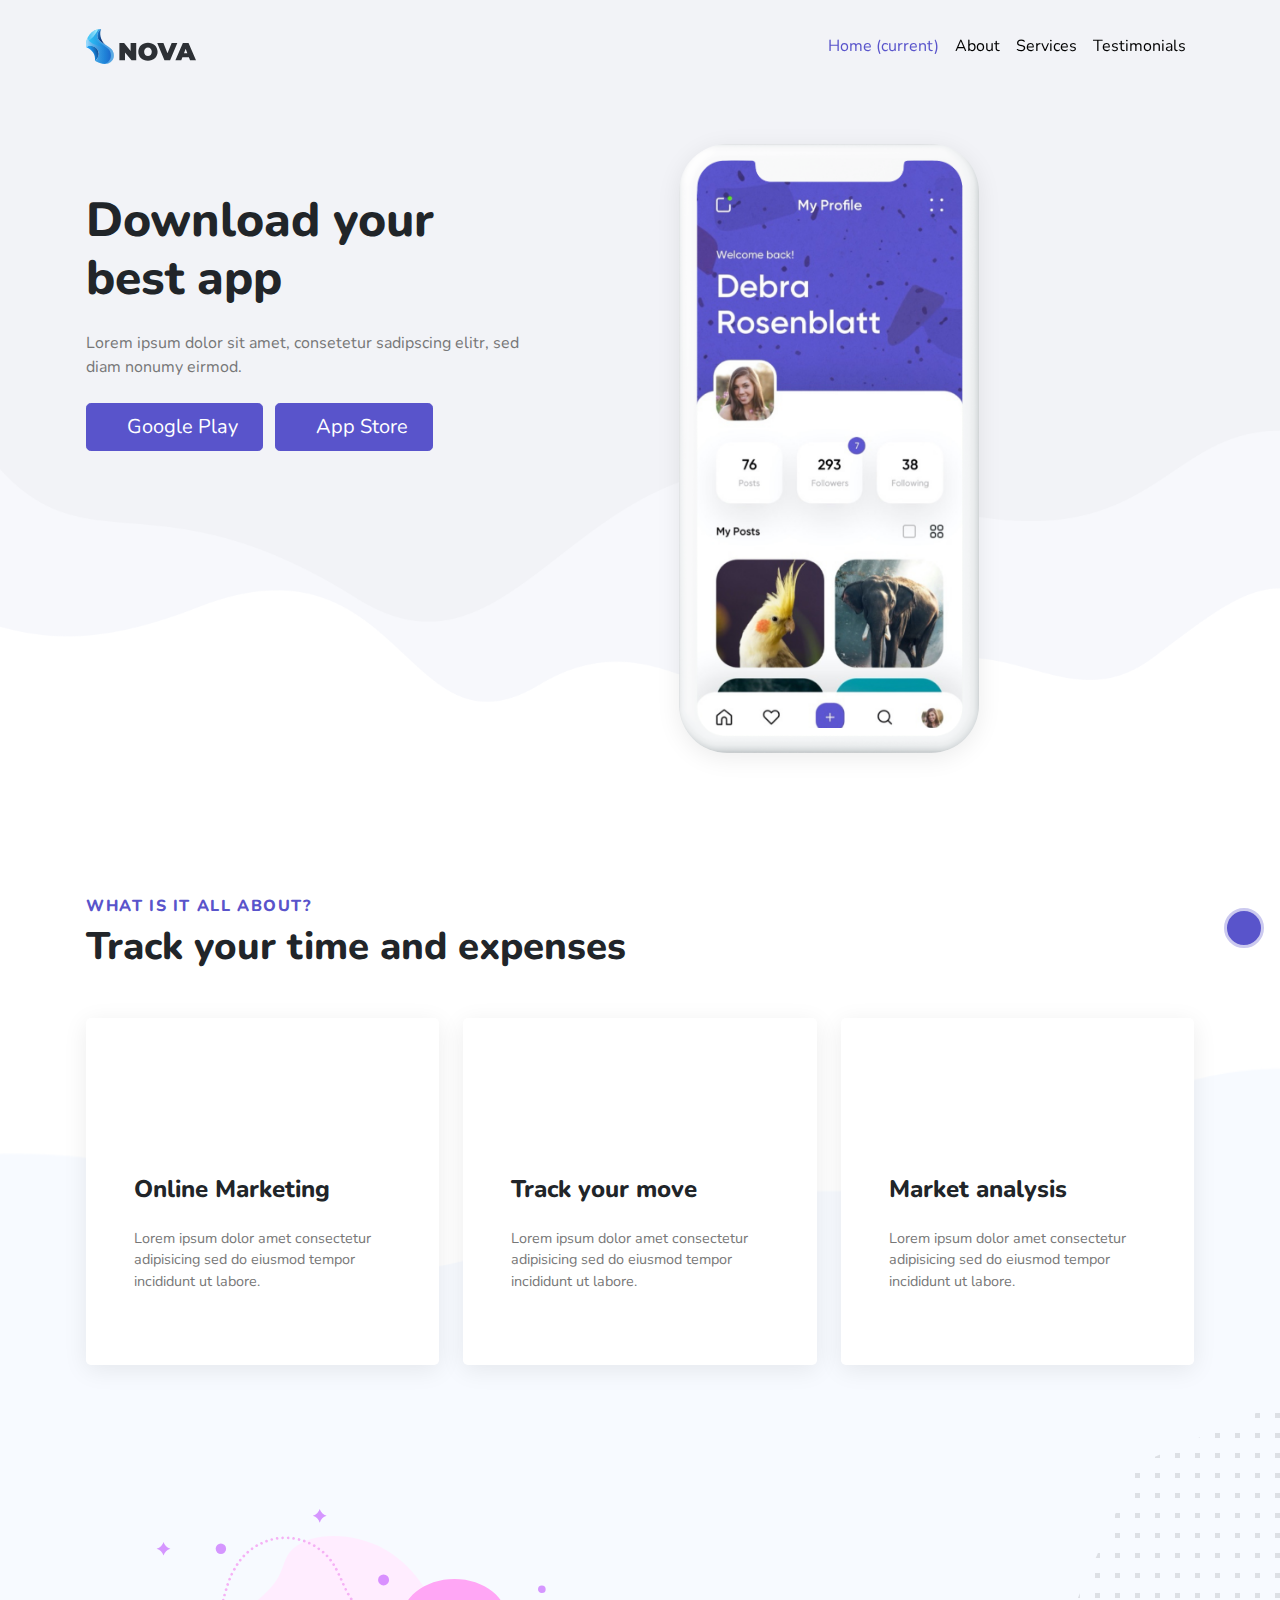
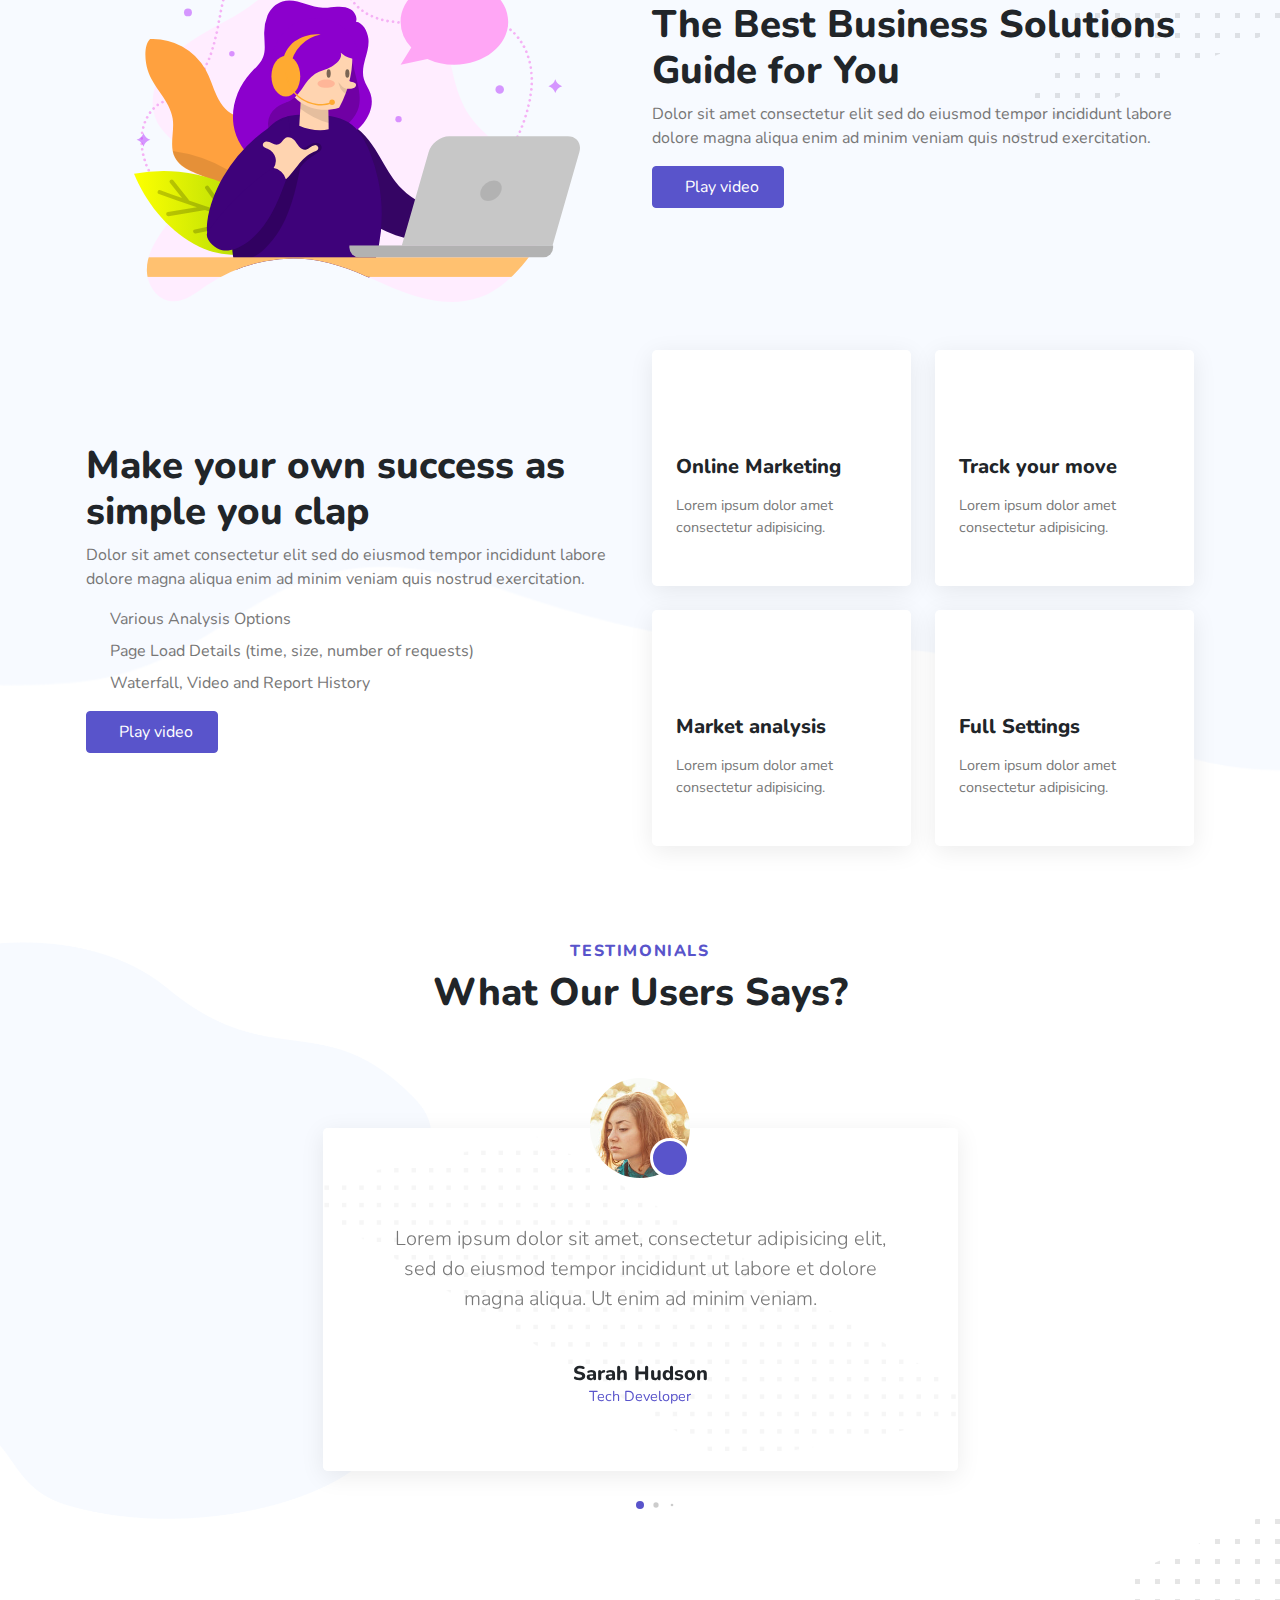
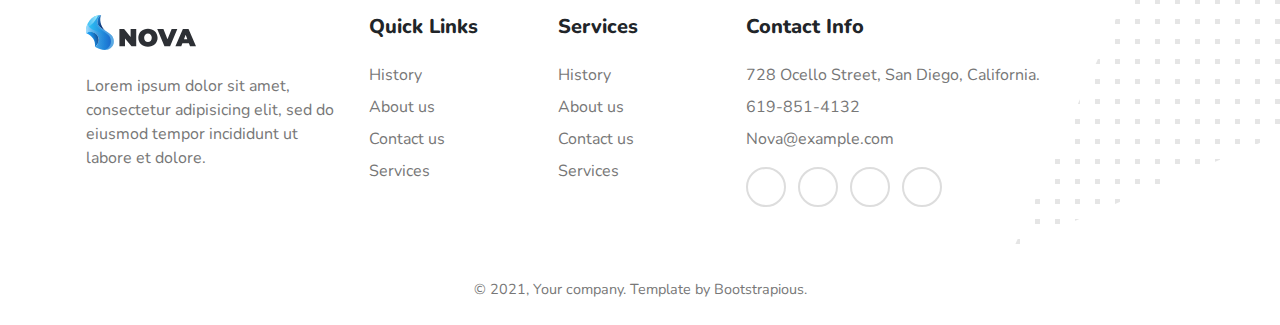
==== index.html @ 8d8a6c3f "init commit" ====
<!DOCTYPE html>
<html>
  <head>
    <meta charset="utf-8">
    <meta http-equiv="X-UA-Compatible" content="IE=edge">
    <title>Nova | Bootstrap app landing</title>
    <meta name="description" content="">
    <meta name="viewport" content="width=device-width, initial-scale=1">
    <meta name="robots" content="all,follow">
    <!-- Swiper slider-->
    <link rel="stylesheet" href="vendor/swiper/swiper-bundle.min.css">
    <!-- Modal Video-->
    <link rel="stylesheet" href="vendor/modal-video/css/modal-video.min.css">
    <!-- Google fonts-->
    <link rel="stylesheet" href="https://fonts.googleapis.com/css?family=Nunito:400,600,800&amp;display=swap">
    <!-- Device Mockup-->
    <link rel="stylesheet" href="css/device-mockups.css">
    <!-- theme stylesheet-->
    <link rel="stylesheet" href="css/style.default.css" id="theme-stylesheet">
    <!-- Custom stylesheet - for your changes-->
    <link rel="stylesheet" href="css/custom.css">
    <!-- Favicon-->
    <link rel="shortcut icon" href="img/favicon.png">
  </head>
  <body>
    <!-- navbar-->
    <header class="header">
      <nav class="navbar navbar-light navbar-expand-lg fixed-top" id="navbar">
        <div class="container"><a class="navbar-brand" href="index.html"><img src="img/logo.svg" alt="" width="110"></a>
          <button class="navbar-toggler navbar-toggler-end" type="button" data-bs-toggle="collapse" data-bs-target="#navbarSupportedContent" aria-controls="navbarSupportedContent" aria-expanded="false" aria-label="Toggle navigation"><i class="fas fa-bars"></i></button>
          <div class="collapse navbar-collapse" id="navbarSupportedContent">
            <ul class="navbar-nav ms-auto">
              <li class="nav-item"><a class="nav-link link-scroll active" href="#hero">Home <span class="sr-only">(current)</span></a></li>
              <li class="nav-item"><a class="nav-link link-scroll" href="#about">About</a></li>
              <li class="nav-item"><a class="nav-link link-scroll" href="#services">Services</a></li>
              <li class="nav-item"><a class="nav-link link-scroll" href="#testimonials">Testimonials</a></li>
            </ul>
          </div>
        </div>
      </nav>
    </header>
    <!-- Hero Section-->
    <section class="hero bg-top py-5" id="hero" style="background: url(img/banner-4.png) no-repeat; background-size: 100% 80%">
      <div class="container py-5">
        <div class="row py-5">
          <div class="col-lg-5 py-5">
            <h1>Download your best app </h1>
            <p class="my-4 text-muted">Lorem ipsum dolor sit amet, consetetur sadipscing elitr, sed diam nonumy eirmod.</p>
            <ul class="list-inline mb-0">
              <li class="list-inline-item mb-2 mb-lg-0"><a class="btn btn-primary btn-lg px-4" href="#!"> <i class="fab fa-google-play me-3"></i>Google Play</a></li>
              <li class="list-inline-item"><a class="btn btn-primary btn-lg px-4" href="#!"> <i class="fab fa-app-store me-3"></i>App Store</a></li>
            </ul>
          </div>
          <div class="col-lg-6 ml-auto">
            <div class="device-wrapper mx-auto">
              <div class="device shadow" data-device="iPhoneX" data-orientation="portrait" data-color="black">
                <div class="screen"><img class="img-fluid" src="img/mobile.png" alt=""></div>
              </div>
            </div>
          </div>
        </div>
      </div>
    </section>
    <section class="bg-center py-0" id="about" style="background: url(img/service-bg.svg) no-repeat; background-size: cover">
      <section class="about py-0">
        <div class="container">
          <p class="h6 text-uppercase text-primary">What is it all about?</p>
          <h2 class="mb-5">Track your time and expenses</h2>
          <div class="row pb-5 gy-4">
            <div class="col-lg-4 col-md-6">
              <!-- Services Item-->
              <div class="card border-0 shadow rounded-lg py-4 text-start">
                <div class="card-body p-5">
                  <svg class="svg-icon svg-icon-light" style="width:60px;height:60px;color:#ff904e">
                    <use xlink:href="#document-saved-1"> </use>
                  </svg>
                  <h3 class="h4 my-4">Online Marketing</h3>
                  <p class="text-sm text-muted mb-0">Lorem ipsum dolor amet consectetur adipisicing sed do eiusmod tempor incididunt ut labore.</p>
                </div>
              </div>
            </div>
            <div class="col-lg-4 col-md-6">
              <!-- Services Item-->
              <div class="card border-0 shadow rounded-lg py-4 text-start">
                <div class="card-body p-5">
                  <svg class="svg-icon svg-icon-light" style="width:60px;height:60px;color:#39f8d2">
                    <use xlink:href="#map-marker-1"> </use>
                  </svg>
                  <h3 class="h4 my-4">Track your move </h3>
                  <p class="text-sm text-muted mb-0">Lorem ipsum dolor amet consectetur adipisicing sed do eiusmod tempor incididunt ut labore.</p>
                </div>
              </div>
            </div>
            <div class="col-lg-4 col-md-6">
              <!-- Services Item-->
              <div class="card border-0 shadow rounded-lg py-4 text-start">
                <div class="card-body p-5">
                  <svg class="svg-icon svg-icon-light" style="width:60px;height:60px;color:#8190ff">
                    <use xlink:href="#arrow-target-1"> </use>
                  </svg>
                  <h3 class="h4 my-4">Market analysis</h3>
                  <p class="text-sm text-muted mb-0">Lorem ipsum dolor amet consectetur adipisicing sed do eiusmod tempor incididunt ut labore.</p>
                </div>
              </div>
            </div>
          </div>
        </div>
      </section>
      <section class="with-pattern-1 py-5" id="services">
        <div class="container py-5">
          <div class="row align-items-center mb-5 gy-5">
            <div class="col-lg-6"><img class="img-fluid w-100 px-lg-5" src="img/objects.svg" alt=""></div>
            <div class="col-lg-6">
              <h2>The Best Business Solutions Guide for You</h2>
              <p class="text-muted">Dolor sit amet consectetur elit sed do eiusmod tempor incididunt labore dolore magna aliqua enim ad minim veniam quis nostrud exercitation.</p>
              <button class="btn btn-primary js-modal-btn" data-video-id="B6uuIHpFkuo"><i class="fas fa-play-circle me-2"></i>Play video</button>
            </div>
          </div>
          <div class="row align-items-center gy-5">
            <div class="col-lg-6">
              <h2>Make your own success as simple you clap</h2>
              <p class="text-muted">Dolor sit amet consectetur elit sed do eiusmod tempor incididunt labore dolore magna aliqua enim ad minim veniam quis nostrud exercitation.</p>
              <ul class="list-check">
                <li class="text-muted mb-2">Various Analysis Options</li>
                <li class="text-muted mb-2">Page Load Details (time, size, number of requests)</li>
                <li class="text-muted mb-2">Waterfall, Video and Report History</li>
              </ul>
              <button class="btn btn-primary js-modal-btn" data-video-id="B6uuIHpFkuo"><i class="fas fa-play-circle me-2"></i>Play video</button>
            </div>
            <div class="col-lg-6">
              <div class="row gy-4">
                <div class="col-lg-6 col-sm-6">
                  <!-- Services Item-->
                  <div class="card border-0 shadow rounded-lg text-start px-2">
                    <div class="card-body px py-5">
                      <svg class="svg-icon" style="width:40px;height:40px;color:#ff904e">
                        <use xlink:href="#document-saved-1"> </use>
                      </svg>
                      <h3 class="h5 my-3">Online Marketing</h3>
                      <p class="text-sm mb-0 text-muted">Lorem ipsum dolor amet consectetur adipisicing.</p>
                    </div>
                  </div>
                </div>
                <div class="col-lg-6 col-sm-6">
                  <!-- Services Item-->
                  <div class="card border-0 shadow rounded-lg text-start px-2">
                    <div class="card-body px py-5">
                      <svg class="svg-icon" style="width:40px;height:40px;color:#39f8d2">
                        <use xlink:href="#map-marker-1"> </use>
                      </svg>
                      <h3 class="h5 my-3">Track your move </h3>
                      <p class="text-sm mb-0 text-muted">Lorem ipsum dolor amet consectetur adipisicing.</p>
                    </div>
                  </div>
                </div>
                <div class="col-lg-6 col-sm-6">
                  <!-- Services Item-->
                  <div class="card border-0 shadow rounded-lg text-start px-2">
                    <div class="card-body px py-5">
                      <svg class="svg-icon" style="width:40px;height:40px;color:#8190ff">
                        <use xlink:href="#arrow-target-1"> </use>
                      </svg>
                      <h3 class="h5 my-3">Market analysis</h3>
                      <p class="text-sm mb-0 text-muted">Lorem ipsum dolor amet consectetur adipisicing.</p>
                    </div>
                  </div>
                </div>
                <div class="col-lg-6 col-sm-6">
                  <!-- Services Item-->
                  <div class="card border-0 shadow rounded-lg text-start px-2">
                    <div class="card-body px py-5">
                      <svg class="svg-icon" style="width:40px;height:40px;color:#ff634b">
                        <use xlink:href="#sorting-1"> </use>
                      </svg>
                      <h3 class="h5 my-3">Full Settings</h3>
                      <p class="text-sm mb-0 text-muted">Lorem ipsum dolor amet consectetur adipisicing.</p>
                    </div>
                  </div>
                </div>
              </div>
            </div>
          </div>
        </div>
      </section>
    </section>
    <section class="p-0" id="testimonials" style="background: url(img/testimonials-bg.png) no-repeat; background-size: 40% 100%; background-position: left center">
      <div class="container text-center">
        <p class="h6 text-uppercase text-primary">Testimonials</p>
        <h2 class="mb-5">What Our Users Says?</h2>
        <div class="row">
          <div class="col-lg-8 mx-auto">
            <div class="swiper testimonials-slider">
              <div class="swiper-wrapper">
                <div class="swiper-slide h-auto">
                  <div class="mx-3 mx-lg-5 my-5 pt-3">
                    <div class="card shadow rounded-lg px-4 py-5 px-lg-5 with-pattern bg-white border-0">
                      <div class="card-body index-forward pt-5 rounded-lg">
                        <div class="testimonial-img"><img class="rounded-circle" src="img/avatar-1.jpg" alt="" width="100"/></div>
                        <p class="lead text-muted mb-5">Lorem ipsum dolor sit amet, consectetur adipisicing elit, sed do eiusmod tempor incididunt ut labore et dolore magna aliqua. Ut enim ad minim veniam.</p>
                        <h5 class="mb-0">Sarah Hudson</h5>
                        <p class="text-primary mb-0 text-sm">Tech Developer</p>
                      </div>
                    </div>
                  </div>
                </div>
                <div class="swiper-slide h-auto">
                  <div class="mx-3 mx-lg-5 my-5 pt-3">
                    <div class="card shadow rounded-lg px-4 py-5 px-lg-5 with-pattern bg-white border-0">
                      <div class="card-body index-forward pt-5 rounded-lg">
                        <div class="testimonial-img"><img class="rounded-circle" src="img/avatar-2.png" alt="" width="100"/></div>
                        <p class="lead text-muted mb-5">Lorem ipsum dolor sit amet, consectetur adipisicing elit, sed do eiusmod tempor incididunt ut labore et dolore magna aliqua. Ut enim ad minim veniam.</p>
                        <h5 class="mb-0">Frank Smith</h5>
                        <p class="text-primary mb-0 text-sm">Tech Developer</p>
                      </div>
                    </div>
                  </div>
                </div>
                <div class="swiper-slide h-auto">
                  <div class="mx-3 mx-lg-5 my-5 pt-3">
                    <div class="card shadow rounded-lg px-4 py-5 px-lg-5 with-pattern bg-white border-0">
                      <div class="card-body index-forward pt-5 rounded-lg">
                        <div class="testimonial-img"><img class="rounded-circle" src="img/avatar-1.jpg" alt="" width="100"/></div>
                        <p class="lead text-muted mb-5">Lorem ipsum dolor sit amet, consectetur adipisicing elit, sed do eiusmod tempor incididunt ut labore et dolore magna aliqua. Ut enim ad minim veniam.</p>
                        <h5 class="mb-0">Sarah Hudson</h5>
                        <p class="text-primary mb-0 text-sm">Tech Developer</p>
                      </div>
                    </div>
                  </div>
                </div>
                <div class="swiper-slide h-auto">
                  <div class="mx-3 mx-lg-5 my-5 pt-3">
                    <div class="card shadow rounded-lg px-4 py-5 px-lg-5 with-pattern bg-white border-0">
                      <div class="card-body index-forward pt-5 rounded-lg">
                        <div class="testimonial-img"><img class="rounded-circle" src="img/avatar-2.png" alt="" width="100"/></div>
                        <p class="lead text-muted mb-5">Lorem ipsum dolor sit amet, consectetur adipisicing elit, sed do eiusmod tempor incididunt ut labore et dolore magna aliqua. Ut enim ad minim veniam.</p>
                        <h5 class="mb-0">Frank Smith</h5>
                        <p class="text-primary mb-0 text-sm">Tech Developer</p>
                      </div>
                    </div>
                  </div>
                </div>
              </div>
              <div class="swiper-pagination"></div>
            </div>
          </div>
        </div>
      </div>
    </section><a class="scroll-top-btn" id="scrollTop" href="#!"><i class="fas fa-long-arrow-alt-up"></i></a>
    <footer class="with-pattern-1 position-relative pt-5">
      <div class="container py-5">
        <div class="row gy-4">
          <div class="col-lg-3"><img class="mb-4" src="img/logo.svg" alt="" width="110">
            <p class="text-muted">Lorem ipsum dolor sit amet, consectetur adipisicing elit, sed do eiusmod tempor incididunt ut labore et dolore.</p>
          </div>
          <div class="col-lg-2">
            <h2 class="h5 mb-4">Quick Links</h2>
            <div class="d-flex">
              <ul class="list-unstyled d-inline-block me-4 mb-0">
                <li class="mb-2"><a class="footer-link" href="#!">History</a></li>
                <li class="mb-2"><a class="footer-link" href="#!">About us</a></li>
                <li class="mb-2"><a class="footer-link" href="#!">Contact us</a></li>
                <li class="mb-2"><a class="footer-link" href="#!">Services</a></li>
              </ul>
            </div>
          </div>
          <div class="col-lg-2">
            <h2 class="h5 mb-4">Services</h2>
            <div class="d-flex">
              <ul class="list-unstyled me-4 mb-0">
                <li class="mb-2"><a class="footer-link" href="#!">History</a></li>
                <li class="mb-2"><a class="footer-link" href="#!">About us</a></li>
                <li class="mb-2"><a class="footer-link" href="#!">Contact us</a></li>
                <li class="mb-2"><a class="footer-link" href="#!">Services</a></li>
              </ul>
            </div>
          </div>
          <div class="col-lg-5">
            <h2 class="h5 mb-4">Contact Info</h2>
            <ul class="list-unstyled me-4 mb-3">
              <li class="mb-2 text-muted">728  Ocello Street, San Diego, California. </li>
              <li class="mb-2"><a class="footer-link" href="tel:619-851-4132">619-851-4132</a></li>
              <li class="mb-2"><a class="footer-link" href="mailto:Nova@example.com">Nova@example.com</a></li>
            </ul>
            <ul class="list-inline mb-0">
              <li class="list-inline-item"><a class="social-link" href="#!"><i class="fab fa-facebook-f"></i></a></li>
              <li class="list-inline-item"><a class="social-link" href="#!"><i class="fab fa-twitter"></i></a></li>
              <li class="list-inline-item"><a class="social-link" href="#!"><i class="fab fa-linkedin-in"></i></a></li>
              <li class="list-inline-item"><a class="social-link" href="#!"><i class="fab fa-instagram"></i></a></li>
            </ul>
          </div>
        </div>
      </div>
      <div class="copyrights">       
        <div class="container text-center py-4">
          <p class="mb-0 text-muted text-sm">&copy; 2021, Your company. Template by <a href="https://bootstrapious.com/p/app-landing-page" class="text-reset">Bootstrapious</a>.</p>
          <!-- If you want to remove the backlink, please purchase the Attribution-Free License. See details in readme.txt or license.txt. Thanks!-->
        </div>
      </div>
    </footer>
    <!-- JavaScript files-->
    <script src="vendor/bootstrap/js/bootstrap.bundle.min.js"></script>
    <script src="vendor/swiper/swiper-bundle.min.js"></script>
    <script src="vendor/modal-video/js/modal-video.js"></script>
    <script src="js/front.js"></script>
    <script>
      // ------------------------------------------------------- //
      //   Inject SVG Sprite - 
      //   see more here 
      //   https://css-tricks.com/ajaxing-svg-sprite/
      // ------------------------------------------------------ //
      function injectSvgSprite(path) {
      
          var ajax = new XMLHttpRequest();
          ajax.open("GET", path, true);
          ajax.send();
          ajax.onload = function(e) {
          var div = document.createElement("div");
          div.className = 'd-none';
          div.innerHTML = ajax.responseText;
          document.body.insertBefore(div, document.body.childNodes[0]);
          }
      }
      // this is set to BootstrapTemple website as you cannot 
      // inject local SVG sprite (using only 'icons/orion-svg-sprite.svg' path)
      // while using file:// protocol
      // pls don't forget to change to your domain :)
      injectSvgSprite('https://bootstraptemple.com/files/icons/orion-svg-sprite.svg'); 
      
    </script>
    <!-- FontAwesome CSS - loading as last, so it doesn't block rendering-->
    <link rel="stylesheet" href="https://use.fontawesome.com/releases/v5.7.1/css/all.css" integrity="sha384-fnmOCqbTlWIlj8LyTjo7mOUStjsKC4pOpQbqyi7RrhN7udi9RwhKkMHpvLbHG9Sr" crossorigin="anonymous">
  </body>
</html>
---- vendor/modal-video/css/modal-video.min.css ----
@keyframes modal-video{from{opacity:0}to{opacity:1}}@keyframes modal-video-inner{from{transform:translate(0, 100px)}to{transform:translate(0, 0)}}.modal-video{position:fixed;top:0;left:0;width:100%;height:100%;background-color:rgba(0,0,0,0.5);z-index:1000000;cursor:pointer;opacity:1;animation-timing-function:ease-out;animation-duration:.3s;animation-name:modal-video;-webkit-transition:opacity .3s ease-out;-moz-transition:opacity .3s ease-out;-ms-transition:opacity .3s ease-out;-o-transition:opacity .3s ease-out;transition:opacity .3s ease-out}.modal-video-close{opacity:0}.modal-video-close .modal-video-movie-wrap{-webkit-transform:translate(0, 100px);-moz-transform:translate(0, 100px);-ms-transform:translate(0, 100px);-o-transform:translate(0, 100px);transform:translate(0, 100px)}.modal-video-body{max-width:960px;width:100%;height:100%;margin:0 auto;padding:0 10px;display:flex;justify-content:center;box-sizing:border-box}.modal-video-inner{display:flex;justify-content:center;align-items:center;width:100%;height:100%}@media (orientation: landscape){.modal-video-inner{padding:10px 60px;box-sizing:border-box}}.modal-video-movie-wrap{width:100%;height:0;position:relative;padding-bottom:56.25%;background-color:#333;animation-timing-function:ease-out;animation-duration:.3s;animation-name:modal-video-inner;-webkit-transform:translate(0, 0);-moz-transform:translate(0, 0);-ms-transform:translate(0, 0);-o-transform:translate(0, 0);transform:translate(0, 0);-webkit-transition:-webkit-transform .3s ease-out;-moz-transition:-moz-transform .3s ease-out;-ms-transition:-ms-transform .3s ease-out;-o-transition:-o-transform .3s ease-out;transition:transform .3s ease-out}.modal-video-movie-wrap iframe{position:absolute;top:0;left:0;width:100%;height:100%}.modal-video-close-btn{position:absolute;z-index:2;top:-45px;right:0;display:inline-block;width:35px;height:35px;overflow:hidden;border:none;background:transparent}@media (orientation: landscape){.modal-video-close-btn{top:0;right:-45px}}.modal-video-close-btn:before{transform:rotate(45deg)}.modal-video-close-btn:after{transform:rotate(-45deg)}.modal-video-close-btn:before,.modal-video-close-btn:after{content:'';position:absolute;height:2px;width:100%;top:50%;left:0;margin-top:-1px;background:#fff;border-radius:5px;margin-top:-6px}
---- css/style.default.css ----
/*
=========================================
=========================================

   Nova | Bootstrap app landing

=========================================
========================================= */
/*!
 * Bootstrap v5.1.3 (https://getbootstrap.com/)
 * Copyright 2011-2021 The Bootstrap Authors
 * Copyright 2011-2021 Twitter, Inc.
 * Licensed under MIT (https://github.com/twbs/bootstrap/blob/main/LICENSE)
 */
:root {
  --bs-blue: #0d6efd;
  --bs-indigo: #6610f2;
  --bs-purple: #6f42c1;
  --bs-pink: #d63384;
  --bs-red: #dc3545;
  --bs-orange: #fd7e14;
  --bs-yellow: #ffc107;
  --bs-green: #28a745;
  --bs-teal: #20c997;
  --bs-cyan: #17a2b8;
  --bs-white: #fff;
  --bs-gray: #6c757d;
  --bs-gray-dark: #343a40;
  --bs-gray-100: #f8f9fa;
  --bs-gray-200: #e9ecef;
  --bs-gray-300: #dee2e6;
  --bs-gray-400: #ced4da;
  --bs-gray-500: #adb5bd;
  --bs-gray-600: #6c757d;
  --bs-gray-700: #495057;
  --bs-gray-800: #343a40;
  --bs-gray-900: #212529;
  --bs-primary: #5954cb;
  --bs-secondary: #6c757d;
  --bs-success: #28a745;
  --bs-info: #17a2b8;
  --bs-warning: #ffc107;
  --bs-danger: #dc3545;
  --bs-light: #f8f9fa;
  --bs-dark: #343a40;
  --bs-primary-rgb: 89, 84, 203;
  --bs-secondary-rgb: 108, 117, 125;
  --bs-success-rgb: 40, 167, 69;
  --bs-info-rgb: 23, 162, 184;
  --bs-warning-rgb: 255, 193, 7;
  --bs-danger-rgb: 220, 53, 69;
  --bs-light-rgb: 248, 249, 250;
  --bs-dark-rgb: 52, 58, 64;
  --bs-white-rgb: 255, 255, 255;
  --bs-black-rgb: 0, 0, 0;
  --bs-body-color-rgb: 33, 37, 41;
  --bs-body-bg-rgb: 255, 255, 255;
  --bs-font-sans-serif: "Nunito", sans-serif;
  --bs-font-monospace: SFMono-Regular, Menlo, Monaco, Consolas, "Liberation Mono", "Courier New", monospace;
  --bs-gradient: linear-gradient(180deg, rgba(255, 255, 255, 0.15), rgba(255, 255, 255, 0));
  --bs-body-font-family: var(--bs-font-sans-serif);
  --bs-body-font-size: 1rem;
  --bs-body-font-weight: 400;
  --bs-body-line-height: 1.5;
  --bs-body-color: #212529;
  --bs-body-bg: #fff;
}

*,
*::before,
*::after {
  box-sizing: border-box;
}

@media (prefers-reduced-motion: no-preference) {
  :root {
    scroll-behavior: smooth;
  }
}

body {
  margin: 0;
  font-family: var(--bs-body-font-family);
  font-size: var(--bs-body-font-size);
  font-weight: var(--bs-body-font-weight);
  line-height: var(--bs-body-line-height);
  color: var(--bs-body-color);
  text-align: var(--bs-body-text-align);
  background-color: var(--bs-body-bg);
  -webkit-text-size-adjust: 100%;
  -webkit-tap-highlight-color: rgba(0, 0, 0, 0);
}

hr {
  margin: 1rem 0;
  color: inherit;
  background-color: currentColor;
  border: 0;
  opacity: 0.25;
}

hr:not([size]) {
  height: 1px;
}

h1, .h1, h2, .h2, h3, .h3, h4, .h4, h5, .h5, h6, .h6 {
  margin-top: 0;
  margin-bottom: 0.5rem;
  font-weight: 800;
  line-height: 1.2;
}

h1, .h1 {
  font-size: calc(1.425rem + 2.1vw);
}

@media (min-width: 1200px) {
  h1, .h1 {
    font-size: 3rem;
  }
}

h2, .h2 {
  font-size: calc(1.365rem + 1.38vw);
}

@media (min-width: 1200px) {
  h2, .h2 {
    font-size: 2.4rem;
  }
}

h3, .h3 {
  font-size: calc(1.3rem + 0.6vw);
}

@media (min-width: 1200px) {
  h3, .h3 {
    font-size: 1.75rem;
  }
}

h4, .h4 {
  font-size: calc(1.275rem + 0.3vw);
}

@media (min-width: 1200px) {
  h4, .h4 {
    font-size: 1.5rem;
  }
}

h5, .h5 {
  font-size: 1.25rem;
}

h6, .h6 {
  font-size: 1rem;
}

p {
  margin-top: 0;
  margin-bottom: 1rem;
}

abbr[title],
abbr[data-bs-original-title] {
  -webkit-text-decoration: underline dotted;
  text-decoration: underline dotted;
  cursor: help;
  -webkit-text-decoration-skip-ink: none;
  text-decoration-skip-ink: none;
}

address {
  margin-bottom: 1rem;
  font-style: normal;
  line-height: inherit;
}

ol,
ul {
  padding-left: 2rem;
}

ol,
ul,
dl {
  margin-top: 0;
  margin-bottom: 1rem;
}

ol ol,
ul ul,
ol ul,
ul ol {
  margin-bottom: 0;
}

dt {
  font-weight: 800;
}

dd {
  margin-bottom: .5rem;
  margin-left: 0;
}

blockquote {
  margin: 0 0 1rem;
}

b,
strong {
  font-weight: bolder;
}

small, .small {
  font-size: 0.875em;
}

mark, .mark {
  padding: 0.2em;
  background-color: #fcf8e3;
}

sub,
sup {
  position: relative;
  font-size: 0.75em;
  line-height: 0;
  vertical-align: baseline;
}

sub {
  bottom: -.25em;
}

sup {
  top: -.5em;
}

a {
  color: #5954cb;
  text-decoration: underline;
}

a:hover {
  color: #3631a1;
}

a:not([href]):not([class]), a:not([href]):not([class]):hover {
  color: inherit;
  text-decoration: none;
}

pre,
code,
kbd,
samp {
  font-family: var(--bs-font-monospace);
  font-size: 1em;
  direction: ltr /* rtl:ignore */;
  unicode-bidi: bidi-override;
}

pre {
  display: block;
  margin-top: 0;
  margin-bottom: 1rem;
  overflow: auto;
  font-size: 0.875em;
}

pre code {
  font-size: inherit;
  color: inherit;
  word-break: normal;
}

code {
  font-size: 0.875em;
  color: #d63384;
  word-wrap: break-word;
}

a > code {
  color: inherit;
}

kbd {
  padding: 0.2rem 0.4rem;
  font-size: 0.875em;
  color: #fff;
  background-color: #212529;
  border-radius: 0.2rem;
}

kbd kbd {
  padding: 0;
  font-size: 1em;
  font-weight: 800;
}

figure {
  margin: 0 0 1rem;
}

img,
svg {
  vertical-align: middle;
}

table {
  caption-side: bottom;
  border-collapse: collapse;
}

caption {
  padding-top: 0.5rem;
  padding-bottom: 0.5rem;
  color: #777;
  text-align: left;
}

th {
  text-align: inherit;
  text-align: -webkit-match-parent;
}

thead,
tbody,
tfoot,
tr,
td,
th {
  border-color: inherit;
  border-style: solid;
  border-width: 0;
}

label {
  display: inline-block;
}

button {
  border-radius: 0;
}

button:focus:not(:focus-visible) {
  outline: 0;
}

input,
button,
select,
optgroup,
textarea {
  margin: 0;
  font-family: inherit;
  font-size: inherit;
  line-height: inherit;
}

button,
select {
  text-transform: none;
}

[role="button"] {
  cursor: pointer;
}

select {
  word-wrap: normal;
}

select:disabled {
  opacity: 1;
}

[list]::-webkit-calendar-picker-indicator {
  display: none;
}

button,
[type="button"],
[type="reset"],
[type="submit"] {
  -webkit-appearance: button;
}

button:not(:disabled),
[type="button"]:not(:disabled),
[type="reset"]:not(:disabled),
[type="submit"]:not(:disabled) {
  cursor: pointer;
}

::-moz-focus-inner {
  padding: 0;
  border-style: none;
}

textarea {
  resize: vertical;
}

fieldset {
  min-width: 0;
  padding: 0;
  margin: 0;
  border: 0;
}

legend {
  float: left;
  width: 100%;
  padding: 0;
  margin-bottom: 0.5rem;
  font-size: calc(1.275rem + 0.3vw);
  line-height: inherit;
}

@media (min-width: 1200px) {
  legend {
    font-size: 1.5rem;
  }
}

legend + * {
  clear: left;
}

::-webkit-datetime-edit-fields-wrapper,
::-webkit-datetime-edit-text,
::-webkit-datetime-edit-minute,
::-webkit-datetime-edit-hour-field,
::-webkit-datetime-edit-day-field,
::-webkit-datetime-edit-month-field,
::-webkit-datetime-edit-year-field {
  padding: 0;
}

::-webkit-inner-spin-button {
  height: auto;
}

[type="search"] {
  outline-offset: -2px;
  -webkit-appearance: textfield;
}

/* rtl:raw:
[type="tel"],
[type="url"],
[type="email"],
[type="number"] {
  direction: ltr;
}
*/
::-webkit-search-decoration {
  -webkit-appearance: none;
}

::-webkit-color-swatch-wrapper {
  padding: 0;
}

::-webkit-file-upload-button {
  font: inherit;
}

::file-selector-button {
  font: inherit;
}

::-webkit-file-upload-button {
  font: inherit;
  -webkit-appearance: button;
}

output {
  display: inline-block;
}

iframe {
  border: 0;
}

summary {
  display: list-item;
  cursor: pointer;
}

progress {
  vertical-align: baseline;
}

[hidden] {
  display: none !important;
}

.lead {
  font-size: 1.25rem;
  font-weight: 300;
}

.display-1 {
  font-size: calc(1.625rem + 4.5vw);
  font-weight: 300;
  line-height: 1.2;
}

@media (min-width: 1200px) {
  .display-1 {
    font-size: 5rem;
  }
}

.display-2 {
  font-size: calc(1.575rem + 3.9vw);
  font-weight: 300;
  line-height: 1.2;
}

@media (min-width: 1200px) {
  .display-2 {
    font-size: 4.5rem;
  }
}

.display-3 {
  font-size: calc(1.525rem + 3.3vw);
  font-weight: 300;
  line-height: 1.2;
}

@media (min-width: 1200px) {
  .display-3 {
    font-size: 4rem;
  }
}

.display-4 {
  font-size: calc(1.475rem + 2.7vw);
  font-weight: 300;
  line-height: 1.2;
}

@media (min-width: 1200px) {
  .display-4 {
    font-size: 3.5rem;
  }
}

.display-5 {
  font-size: calc(1.425rem + 2.1vw);
  font-weight: 300;
  line-height: 1.2;
}

@media (min-width: 1200px) {
  .display-5 {
    font-size: 3rem;
  }
}

.display-6 {
  font-size: calc(1.375rem + 1.5vw);
  font-weight: 300;
  line-height: 1.2;
}

@media (min-width: 1200px) {
  .display-6 {
    font-size: 2.5rem;
  }
}

.list-unstyled {
  padding-left: 0;
  list-style: none;
}

.list-inline {
  padding-left: 0;
  list-style: none;
}

.list-inline-item {
  display: inline-block;
}

.list-inline-item:not(:last-child) {
  margin-right: 0.5rem;
}

.initialism {
  font-size: 0.875em;
  text-transform: uppercase;
}

.blockquote {
  margin-bottom: 1rem;
  font-size: 1.25rem;
}

.blockquote > :last-child {
  margin-bottom: 0;
}

.blockquote-footer {
  margin-top: -1rem;
  margin-bottom: 1rem;
  font-size: 0.875em;
  color: #6c757d;
}

.blockquote-footer::before {
  content: "\2014\00A0";
}

.img-fluid {
  max-width: 100%;
  height: auto;
}

.img-thumbnail {
  padding: 0.25rem;
  background-color: #fff;
  border: 1px solid #dee2e6;
  border-radius: 0.25rem;
  max-width: 100%;
  height: auto;
}

.figure {
  display: inline-block;
}

.figure-img {
  margin-bottom: 0.5rem;
  line-height: 1;
}

.figure-caption {
  font-size: 0.875em;
  color: #6c757d;
}

.container,
.container-fluid,
.container-sm,
.container-md,
.container-lg,
.container-xl,
.container-xxl {
  width: 100%;
  padding-right: var(--bs-gutter-x, 1rem);
  padding-left: var(--bs-gutter-x, 1rem);
  margin-right: auto;
  margin-left: auto;
}

@media (min-width: 576px) {
  .container, .container-sm {
    max-width: 540px;
  }
}

@media (min-width: 768px) {
  .container, .container-sm, .container-md {
    max-width: 720px;
  }
}

@media (min-width: 992px) {
  .container, .container-sm, .container-md, .container-lg {
    max-width: 960px;
  }
}

@media (min-width: 1200px) {
  .container, .container-sm, .container-md, .container-lg, .container-xl {
    max-width: 1140px;
  }
}

@media (min-width: 1400px) {
  .container, .container-sm, .container-md, .container-lg, .container-xl, .container-xxl {
    max-width: 1320px;
  }
}

.row {
  --bs-gutter-x: 1.5rem;
  --bs-gutter-y: 0;
  display: flex;
  flex-wrap: wrap;
  margin-top: calc(-1 * var(--bs-gutter-y));
  margin-right: calc(-.5 * var(--bs-gutter-x));
  margin-left: calc(-.5 * var(--bs-gutter-x));
}

.row > * {
  flex-shrink: 0;
  width: 100%;
  max-width: 100%;
  padding-right: calc(var(--bs-gutter-x) * .5);
  padding-left: calc(var(--bs-gutter-x) * .5);
  margin-top: var(--bs-gutter-y);
}

.col {
  flex: 1 0 0%;
}

.row-cols-auto > * {
  flex: 0 0 auto;
  width: auto;
}

.row-cols-1 > * {
  flex: 0 0 auto;
  width: 100%;
}

.row-cols-2 > * {
  flex: 0 0 auto;
  width: 50%;
}

.row-cols-3 > * {
  flex: 0 0 auto;
  width: 33.33333%;
}

.row-cols-4 > * {
  flex: 0 0 auto;
  width: 25%;
}

.row-cols-5 > * {
  flex: 0 0 auto;
  width: 20%;
}

.row-cols-6 > * {
  flex: 0 0 auto;
  width: 16.66667%;
}

.col-auto {
  flex: 0 0 auto;
  width: auto;
}

.col-1 {
  flex: 0 0 auto;
  width: 8.33333%;
}

.col-2 {
  flex: 0 0 auto;
  width: 16.66667%;
}

.col-3 {
  flex: 0 0 auto;
  width: 25%;
}

.col-4 {
  flex: 0 0 auto;
  width: 33.33333%;
}

.col-5 {
  flex: 0 0 auto;
  width: 41.66667%;
}

.col-6 {
  flex: 0 0 auto;
  width: 50%;
}

.col-7 {
  flex: 0 0 auto;
  width: 58.33333%;
}

.col-8 {
  flex: 0 0 auto;
  width: 66.66667%;
}

.col-9 {
  flex: 0 0 auto;
  width: 75%;
}

.col-10 {
  flex: 0 0 auto;
  width: 83.33333%;
}

.col-11 {
  flex: 0 0 auto;
  width: 91.66667%;
}

.col-12 {
  flex: 0 0 auto;
  width: 100%;
}

.offset-1 {
  margin-left: 8.33333%;
}

.offset-2 {
  margin-left: 16.66667%;
}

.offset-3 {
  margin-left: 25%;
}

.offset-4 {
  margin-left: 33.33333%;
}

.offset-5 {
  margin-left: 41.66667%;
}

.offset-6 {
  margin-left: 50%;
}

.offset-7 {
  margin-left: 58.33333%;
}

.offset-8 {
  margin-left: 66.66667%;
}

.offset-9 {
  margin-left: 75%;
}

.offset-10 {
  margin-left: 83.33333%;
}

.offset-11 {
  margin-left: 91.66667%;
}

.g-0,
.gx-0 {
  --bs-gutter-x: 0;
}

.g-0,
.gy-0 {
  --bs-gutter-y: 0;
}

.g-1,
.gx-1 {
  --bs-gutter-x: 0.25rem;
}

.g-1,
.gy-1 {
  --bs-gutter-y: 0.25rem;
}

.g-2,
.gx-2 {
  --bs-gutter-x: 0.5rem;
}

.g-2,
.gy-2 {
  --bs-gutter-y: 0.5rem;
}

.g-3,
.gx-3 {
  --bs-gutter-x: 1rem;
}

.g-3,
.gy-3 {
  --bs-gutter-y: 1rem;
}

.g-4,
.gx-4 {
  --bs-gutter-x: 1.5rem;
}

.g-4,
.gy-4 {
  --bs-gutter-y: 1.5rem;
}

.g-5,
.gx-5 {
  --bs-gutter-x: 3rem;
}

.g-5,
.gy-5 {
  --bs-gutter-y: 3rem;
}

@media (min-width: 576px) {
  .col-sm {
    flex: 1 0 0%;
  }
  .row-cols-sm-auto > * {
    flex: 0 0 auto;
    width: auto;
  }
  .row-cols-sm-1 > * {
    flex: 0 0 auto;
    width: 100%;
  }
  .row-cols-sm-2 > * {
    flex: 0 0 auto;
    width: 50%;
  }
  .row-cols-sm-3 > * {
    flex: 0 0 auto;
    width: 33.33333%;
  }
  .row-cols-sm-4 > * {
    flex: 0 0 auto;
    width: 25%;
  }
  .row-cols-sm-5 > * {
    flex: 0 0 auto;
    width: 20%;
  }
  .row-cols-sm-6 > * {
    flex: 0 0 auto;
    width: 16.66667%;
  }
  .col-sm-auto {
    flex: 0 0 auto;
    width: auto;
  }
  .col-sm-1 {
    flex: 0 0 auto;
    width: 8.33333%;
  }
  .col-sm-2 {
    flex: 0 0 auto;
    width: 16.66667%;
  }
  .col-sm-3 {
    flex: 0 0 auto;
    width: 25%;
  }
  .col-sm-4 {
    flex: 0 0 auto;
    width: 33.33333%;
  }
  .col-sm-5 {
    flex: 0 0 auto;
    width: 41.66667%;
  }
  .col-sm-6 {
    flex: 0 0 auto;
    width: 50%;
  }
  .col-sm-7 {
    flex: 0 0 auto;
    width: 58.33333%;
  }
  .col-sm-8 {
    flex: 0 0 auto;
    width: 66.66667%;
  }
  .col-sm-9 {
    flex: 0 0 auto;
    width: 75%;
  }
  .col-sm-10 {
    flex: 0 0 auto;
    width: 83.33333%;
  }
  .col-sm-11 {
    flex: 0 0 auto;
    width: 91.66667%;
  }
  .col-sm-12 {
    flex: 0 0 auto;
    width: 100%;
  }
  .offset-sm-0 {
    margin-left: 0;
  }
  .offset-sm-1 {
    margin-left: 8.33333%;
  }
  .offset-sm-2 {
    margin-left: 16.66667%;
  }
  .offset-sm-3 {
    margin-left: 25%;
  }
  .offset-sm-4 {
    margin-left: 33.33333%;
  }
  .offset-sm-5 {
    margin-left: 41.66667%;
  }
  .offset-sm-6 {
    margin-left: 50%;
  }
  .offset-sm-7 {
    margin-left: 58.33333%;
  }
  .offset-sm-8 {
    margin-left: 66.66667%;
  }
  .offset-sm-9 {
    margin-left: 75%;
  }
  .offset-sm-10 {
    margin-left: 83.33333%;
  }
  .offset-sm-11 {
    margin-left: 91.66667%;
  }
  .g-sm-0,
  .gx-sm-0 {
    --bs-gutter-x: 0;
  }
  .g-sm-0,
  .gy-sm-0 {
    --bs-gutter-y: 0;
  }
  .g-sm-1,
  .gx-sm-1 {
    --bs-gutter-x: 0.25rem;
  }
  .g-sm-1,
  .gy-sm-1 {
    --bs-gutter-y: 0.25rem;
  }
  .g-sm-2,
  .gx-sm-2 {
    --bs-gutter-x: 0.5rem;
  }
  .g-sm-2,
  .gy-sm-2 {
    --bs-gutter-y: 0.5rem;
  }
  .g-sm-3,
  .gx-sm-3 {
    --bs-gutter-x: 1rem;
  }
  .g-sm-3,
  .gy-sm-3 {
    --bs-gutter-y: 1rem;
  }
  .g-sm-4,
  .gx-sm-4 {
    --bs-gutter-x: 1.5rem;
  }
  .g-sm-4,
  .gy-sm-4 {
    --bs-gutter-y: 1.5rem;
  }
  .g-sm-5,
  .gx-sm-5 {
    --bs-gutter-x: 3rem;
  }
  .g-sm-5,
  .gy-sm-5 {
    --bs-gutter-y: 3rem;
  }
}

@media (min-width: 768px) {
  .col-md {
    flex: 1 0 0%;
  }
  .row-cols-md-auto > * {
    flex: 0 0 auto;
    width: auto;
  }
  .row-cols-md-1 > * {
    flex: 0 0 auto;
    width: 100%;
  }
  .row-cols-md-2 > * {
    flex: 0 0 auto;
    width: 50%;
  }
  .row-cols-md-3 > * {
    flex: 0 0 auto;
    width: 33.33333%;
  }
  .row-cols-md-4 > * {
    flex: 0 0 auto;
    width: 25%;
  }
  .row-cols-md-5 > * {
    flex: 0 0 auto;
    width: 20%;
  }
  .row-cols-md-6 > * {
    flex: 0 0 auto;
    width: 16.66667%;
  }
  .col-md-auto {
    flex: 0 0 auto;
    width: auto;
  }
  .col-md-1 {
    flex: 0 0 auto;
    width: 8.33333%;
  }
  .col-md-2 {
    flex: 0 0 auto;
    width: 16.66667%;
  }
  .col-md-3 {
    flex: 0 0 auto;
    width: 25%;
  }
  .col-md-4 {
    flex: 0 0 auto;
    width: 33.33333%;
  }
  .col-md-5 {
    flex: 0 0 auto;
    width: 41.66667%;
  }
  .col-md-6 {
    flex: 0 0 auto;
    width: 50%;
  }
  .col-md-7 {
    flex: 0 0 auto;
    width: 58.33333%;
  }
  .col-md-8 {
    flex: 0 0 auto;
    width: 66.66667%;
  }
  .col-md-9 {
    flex: 0 0 auto;
    width: 75%;
  }
  .col-md-10 {
    flex: 0 0 auto;
    width: 83.33333%;
  }
  .col-md-11 {
    flex: 0 0 auto;
    width: 91.66667%;
  }
  .col-md-12 {
    flex: 0 0 auto;
    width: 100%;
  }
  .offset-md-0 {
    margin-left: 0;
  }
  .offset-md-1 {
    margin-left: 8.33333%;
  }
  .offset-md-2 {
    margin-left: 16.66667%;
  }
  .offset-md-3 {
    margin-left: 25%;
  }
  .offset-md-4 {
    margin-left: 33.33333%;
  }
  .offset-md-5 {
    margin-left: 41.66667%;
  }
  .offset-md-6 {
    margin-left: 50%;
  }
  .offset-md-7 {
    margin-left: 58.33333%;
  }
  .offset-md-8 {
    margin-left: 66.66667%;
  }
  .offset-md-9 {
    margin-left: 75%;
  }
  .offset-md-10 {
    margin-left: 83.33333%;
  }
  .offset-md-11 {
    margin-left: 91.66667%;
  }
  .g-md-0,
  .gx-md-0 {
    --bs-gutter-x: 0;
  }
  .g-md-0,
  .gy-md-0 {
    --bs-gutter-y: 0;
  }
  .g-md-1,
  .gx-md-1 {
    --bs-gutter-x: 0.25rem;
  }
  .g-md-1,
  .gy-md-1 {
    --bs-gutter-y: 0.25rem;
  }
  .g-md-2,
  .gx-md-2 {
    --bs-gutter-x: 0.5rem;
  }
  .g-md-2,
  .gy-md-2 {
    --bs-gutter-y: 0.5rem;
  }
  .g-md-3,
  .gx-md-3 {
    --bs-gutter-x: 1rem;
  }
  .g-md-3,
  .gy-md-3 {
    --bs-gutter-y: 1rem;
  }
  .g-md-4,
  .gx-md-4 {
    --bs-gutter-x: 1.5rem;
  }
  .g-md-4,
  .gy-md-4 {
    --bs-gutter-y: 1.5rem;
  }
  .g-md-5,
  .gx-md-5 {
    --bs-gutter-x: 3rem;
  }
  .g-md-5,
  .gy-md-5 {
    --bs-gutter-y: 3rem;
  }
}

@media (min-width: 992px) {
  .col-lg {
    flex: 1 0 0%;
  }
  .row-cols-lg-auto > * {
    flex: 0 0 auto;
    width: auto;
  }
  .row-cols-lg-1 > * {
    flex: 0 0 auto;
    width: 100%;
  }
  .row-cols-lg-2 > * {
    flex: 0 0 auto;
    width: 50%;
  }
  .row-cols-lg-3 > * {
    flex: 0 0 auto;
    width: 33.33333%;
  }
  .row-cols-lg-4 > * {
    flex: 0 0 auto;
    width: 25%;
  }
  .row-cols-lg-5 > * {
    flex: 0 0 auto;
    width: 20%;
  }
  .row-cols-lg-6 > * {
    flex: 0 0 auto;
    width: 16.66667%;
  }
  .col-lg-auto {
    flex: 0 0 auto;
    width: auto;
  }
  .col-lg-1 {
    flex: 0 0 auto;
    width: 8.33333%;
  }
  .col-lg-2 {
    flex: 0 0 auto;
    width: 16.66667%;
  }
  .col-lg-3 {
    flex: 0 0 auto;
    width: 25%;
  }
  .col-lg-4 {
    flex: 0 0 auto;
    width: 33.33333%;
  }
  .col-lg-5 {
    flex: 0 0 auto;
    width: 41.66667%;
  }
  .col-lg-6 {
    flex: 0 0 auto;
    width: 50%;
  }
  .col-lg-7 {
    flex: 0 0 auto;
    width: 58.33333%;
  }
  .col-lg-8 {
    flex: 0 0 auto;
    width: 66.66667%;
  }
  .col-lg-9 {
    flex: 0 0 auto;
    width: 75%;
  }
  .col-lg-10 {
    flex: 0 0 auto;
    width: 83.33333%;
  }
  .col-lg-11 {
    flex: 0 0 auto;
    width: 91.66667%;
  }
  .col-lg-12 {
    flex: 0 0 auto;
    width: 100%;
  }
  .offset-lg-0 {
    margin-left: 0;
  }
  .offset-lg-1 {
    margin-left: 8.33333%;
  }
  .offset-lg-2 {
    margin-left: 16.66667%;
  }
  .offset-lg-3 {
    margin-left: 25%;
  }
  .offset-lg-4 {
    margin-left: 33.33333%;
  }
  .offset-lg-5 {
    margin-left: 41.66667%;
  }
  .offset-lg-6 {
    margin-left: 50%;
  }
  .offset-lg-7 {
    margin-left: 58.33333%;
  }
  .offset-lg-8 {
    margin-left: 66.66667%;
  }
  .offset-lg-9 {
    margin-left: 75%;
  }
  .offset-lg-10 {
    margin-left: 83.33333%;
  }
  .offset-lg-11 {
    margin-left: 91.66667%;
  }
  .g-lg-0,
  .gx-lg-0 {
    --bs-gutter-x: 0;
  }
  .g-lg-0,
  .gy-lg-0 {
    --bs-gutter-y: 0;
  }
  .g-lg-1,
  .gx-lg-1 {
    --bs-gutter-x: 0.25rem;
  }
  .g-lg-1,
  .gy-lg-1 {
    --bs-gutter-y: 0.25rem;
  }
  .g-lg-2,
  .gx-lg-2 {
    --bs-gutter-x: 0.5rem;
  }
  .g-lg-2,
  .gy-lg-2 {
    --bs-gutter-y: 0.5rem;
  }
  .g-lg-3,
  .gx-lg-3 {
    --bs-gutter-x: 1rem;
  }
  .g-lg-3,
  .gy-lg-3 {
    --bs-gutter-y: 1rem;
  }
  .g-lg-4,
  .gx-lg-4 {
    --bs-gutter-x: 1.5rem;
  }
  .g-lg-4,
  .gy-lg-4 {
    --bs-gutter-y: 1.5rem;
  }
  .g-lg-5,
  .gx-lg-5 {
    --bs-gutter-x: 3rem;
  }
  .g-lg-5,
  .gy-lg-5 {
    --bs-gutter-y: 3rem;
  }
}

@media (min-width: 1200px) {
  .col-xl {
    flex: 1 0 0%;
  }
  .row-cols-xl-auto > * {
    flex: 0 0 auto;
    width: auto;
  }
  .row-cols-xl-1 > * {
    flex: 0 0 auto;
    width: 100%;
  }
  .row-cols-xl-2 > * {
    flex: 0 0 auto;
    width: 50%;
  }
  .row-cols-xl-3 > * {
    flex: 0 0 auto;
    width: 33.33333%;
  }
  .row-cols-xl-4 > * {
    flex: 0 0 auto;
    width: 25%;
  }
  .row-cols-xl-5 > * {
    flex: 0 0 auto;
    width: 20%;
  }
  .row-cols-xl-6 > * {
    flex: 0 0 auto;
    width: 16.66667%;
  }
  .col-xl-auto {
    flex: 0 0 auto;
    width: auto;
  }
  .col-xl-1 {
    flex: 0 0 auto;
    width: 8.33333%;
  }
  .col-xl-2 {
    flex: 0 0 auto;
    width: 16.66667%;
  }
  .col-xl-3 {
    flex: 0 0 auto;
    width: 25%;
  }
  .col-xl-4 {
    flex: 0 0 auto;
    width: 33.33333%;
  }
  .col-xl-5 {
    flex: 0 0 auto;
    width: 41.66667%;
  }
  .col-xl-6 {
    flex: 0 0 auto;
    width: 50%;
  }
  .col-xl-7 {
    flex: 0 0 auto;
    width: 58.33333%;
  }
  .col-xl-8 {
    flex: 0 0 auto;
    width: 66.66667%;
  }
  .col-xl-9 {
    flex: 0 0 auto;
    width: 75%;
  }
  .col-xl-10 {
    flex: 0 0 auto;
    width: 83.33333%;
  }
  .col-xl-11 {
    flex: 0 0 auto;
    width: 91.66667%;
  }
  .col-xl-12 {
    flex: 0 0 auto;
    width: 100%;
  }
  .offset-xl-0 {
    margin-left: 0;
  }
  .offset-xl-1 {
    margin-left: 8.33333%;
  }
  .offset-xl-2 {
    margin-left: 16.66667%;
  }
  .offset-xl-3 {
    margin-left: 25%;
  }
  .offset-xl-4 {
    margin-left: 33.33333%;
  }
  .offset-xl-5 {
    margin-left: 41.66667%;
  }
  .offset-xl-6 {
    margin-left: 50%;
  }
  .offset-xl-7 {
    margin-left: 58.33333%;
  }
  .offset-xl-8 {
    margin-left: 66.66667%;
  }
  .offset-xl-9 {
    margin-left: 75%;
  }
  .offset-xl-10 {
    margin-left: 83.33333%;
  }
  .offset-xl-11 {
    margin-left: 91.66667%;
  }
  .g-xl-0,
  .gx-xl-0 {
    --bs-gutter-x: 0;
  }
  .g-xl-0,
  .gy-xl-0 {
    --bs-gutter-y: 0;
  }
  .g-xl-1,
  .gx-xl-1 {
    --bs-gutter-x: 0.25rem;
  }
  .g-xl-1,
  .gy-xl-1 {
    --bs-gutter-y: 0.25rem;
  }
  .g-xl-2,
  .gx-xl-2 {
    --bs-gutter-x: 0.5rem;
  }
  .g-xl-2,
  .gy-xl-2 {
    --bs-gutter-y: 0.5rem;
  }
  .g-xl-3,
  .gx-xl-3 {
    --bs-gutter-x: 1rem;
  }
  .g-xl-3,
  .gy-xl-3 {
    --bs-gutter-y: 1rem;
  }
  .g-xl-4,
  .gx-xl-4 {
    --bs-gutter-x: 1.5rem;
  }
  .g-xl-4,
  .gy-xl-4 {
    --bs-gutter-y: 1.5rem;
  }
  .g-xl-5,
  .gx-xl-5 {
    --bs-gutter-x: 3rem;
  }
  .g-xl-5,
  .gy-xl-5 {
    --bs-gutter-y: 3rem;
  }
}

@media (min-width: 1400px) {
  .col-xxl {
    flex: 1 0 0%;
  }
  .row-cols-xxl-auto > * {
    flex: 0 0 auto;
    width: auto;
  }
  .row-cols-xxl-1 > * {
    flex: 0 0 auto;
    width: 100%;
  }
  .row-cols-xxl-2 > * {
    flex: 0 0 auto;
    width: 50%;
  }
  .row-cols-xxl-3 > * {
    flex: 0 0 auto;
    width: 33.33333%;
  }
  .row-cols-xxl-4 > * {
    flex: 0 0 auto;
    width: 25%;
  }
  .row-cols-xxl-5 > * {
    flex: 0 0 auto;
    width: 20%;
  }
  .row-cols-xxl-6 > * {
    flex: 0 0 auto;
    width: 16.66667%;
  }
  .col-xxl-auto {
    flex: 0 0 auto;
    width: auto;
  }
  .col-xxl-1 {
    flex: 0 0 auto;
    width: 8.33333%;
  }
  .col-xxl-2 {
    flex: 0 0 auto;
    width: 16.66667%;
  }
  .col-xxl-3 {
    flex: 0 0 auto;
    width: 25%;
  }
  .col-xxl-4 {
    flex: 0 0 auto;
    width: 33.33333%;
  }
  .col-xxl-5 {
    flex: 0 0 auto;
    width: 41.66667%;
  }
  .col-xxl-6 {
    flex: 0 0 auto;
    width: 50%;
  }
  .col-xxl-7 {
    flex: 0 0 auto;
    width: 58.33333%;
  }
  .col-xxl-8 {
    flex: 0 0 auto;
    width: 66.66667%;
  }
  .col-xxl-9 {
    flex: 0 0 auto;
    width: 75%;
  }
  .col-xxl-10 {
    flex: 0 0 auto;
    width: 83.33333%;
  }
  .col-xxl-11 {
    flex: 0 0 auto;
    width: 91.66667%;
  }
  .col-xxl-12 {
    flex: 0 0 auto;
    width: 100%;
  }
  .offset-xxl-0 {
    margin-left: 0;
  }
  .offset-xxl-1 {
    margin-left: 8.33333%;
  }
  .offset-xxl-2 {
    margin-left: 16.66667%;
  }
  .offset-xxl-3 {
    margin-left: 25%;
  }
  .offset-xxl-4 {
    margin-left: 33.33333%;
  }
  .offset-xxl-5 {
    margin-left: 41.66667%;
  }
  .offset-xxl-6 {
    margin-left: 50%;
  }
  .offset-xxl-7 {
    margin-left: 58.33333%;
  }
  .offset-xxl-8 {
    margin-left: 66.66667%;
  }
  .offset-xxl-9 {
    margin-left: 75%;
  }
  .offset-xxl-10 {
    margin-left: 83.33333%;
  }
  .offset-xxl-11 {
    margin-left: 91.66667%;
  }
  .g-xxl-0,
  .gx-xxl-0 {
    --bs-gutter-x: 0;
  }
  .g-xxl-0,
  .gy-xxl-0 {
    --bs-gutter-y: 0;
  }
  .g-xxl-1,
  .gx-xxl-1 {
    --bs-gutter-x: 0.25rem;
  }
  .g-xxl-1,
  .gy-xxl-1 {
    --bs-gutter-y: 0.25rem;
  }
  .g-xxl-2,
  .gx-xxl-2 {
    --bs-gutter-x: 0.5rem;
  }
  .g-xxl-2,
  .gy-xxl-2 {
    --bs-gutter-y: 0.5rem;
  }
  .g-xxl-3,
  .gx-xxl-3 {
    --bs-gutter-x: 1rem;
  }
  .g-xxl-3,
  .gy-xxl-3 {
    --bs-gutter-y: 1rem;
  }
  .g-xxl-4,
  .gx-xxl-4 {
    --bs-gutter-x: 1.5rem;
  }
  .g-xxl-4,
  .gy-xxl-4 {
    --bs-gutter-y: 1.5rem;
  }
  .g-xxl-5,
  .gx-xxl-5 {
    --bs-gutter-x: 3rem;
  }
  .g-xxl-5,
  .gy-xxl-5 {
    --bs-gutter-y: 3rem;
  }
}

.table {
  --bs-table-bg: transparent;
  --bs-table-accent-bg: transparent;
  --bs-table-striped-color: #212529;
  --bs-table-striped-bg: rgba(0, 0, 0, 0.05);
  --bs-table-active-color: #212529;
  --bs-table-active-bg: rgba(0, 0, 0, 0.1);
  --bs-table-hover-color: #212529;
  --bs-table-hover-bg: rgba(0, 0, 0, 0.075);
  width: 100%;
  margin-bottom: 1rem;
  color: #212529;
  vertical-align: top;
  border-color: #dee2e6;
}

.table > :not(caption) > * > * {
  padding: 0.5rem 0.5rem;
  background-color: var(--bs-table-bg);
  border-bottom-width: 1px;
  box-shadow: inset 0 0 0 9999px var(--bs-table-accent-bg);
}

.table > tbody {
  vertical-align: inherit;
}

.table > thead {
  vertical-align: bottom;
}

.table > :not(:first-child) {
  border-top: 2px solid currentColor;
}

.caption-top {
  caption-side: top;
}

.table-sm > :not(caption) > * > * {
  padding: 0.25rem 0.25rem;
}

.table-bordered > :not(caption) > * {
  border-width: 1px 0;
}

.table-bordered > :not(caption) > * > * {
  border-width: 0 1px;
}

.table-borderless > :not(caption) > * > * {
  border-bottom-width: 0;
}

.table-borderless > :not(:first-child) {
  border-top-width: 0;
}

.table-striped > tbody > tr:nth-of-type(odd) > * {
  --bs-table-accent-bg: var(--bs-table-striped-bg);
  color: var(--bs-table-striped-color);
}

.table-active {
  --bs-table-accent-bg: var(--bs-table-active-bg);
  color: var(--bs-table-active-color);
}

.table-hover > tbody > tr:hover > * {
  --bs-table-accent-bg: var(--bs-table-hover-bg);
  color: var(--bs-table-hover-color);
}

.table-primary {
  --bs-table-bg: #deddf5;
  --bs-table-striped-bg: #d5d4eb;
  --bs-table-striped-color: #212529;
  --bs-table-active-bg: #cbcbe1;
  --bs-table-active-color: #212529;
  --bs-table-hover-bg: #d0cfe6;
  --bs-table-hover-color: #212529;
  color: #212529;
  border-color: #cbcbe1;
}

.table-secondary {
  --bs-table-bg: #e2e3e5;
  --bs-table-striped-bg: #d8dadc;
  --bs-table-striped-color: #212529;
  --bs-table-active-bg: #cfd0d2;
  --bs-table-active-color: #212529;
  --bs-table-hover-bg: #d4d5d7;
  --bs-table-hover-color: #212529;
  color: #212529;
  border-color: #cfd0d2;
}

.table-success {
  --bs-table-bg: #d4edda;
  --bs-table-striped-bg: #cbe3d1;
  --bs-table-striped-color: #212529;
  --bs-table-active-bg: #c2d9c8;
  --bs-table-active-color: #212529;
  --bs-table-hover-bg: #c7decd;
  --bs-table-hover-color: #212529;
  color: #212529;
  border-color: #c2d9c8;
}

.table-info {
  --bs-table-bg: #d1ecf1;
  --bs-table-striped-bg: #c8e2e7;
  --bs-table-striped-color: #212529;
  --bs-table-active-bg: #bfd8dd;
  --bs-table-active-color: #212529;
  --bs-table-hover-bg: #c4dde2;
  --bs-table-hover-color: #212529;
  color: #212529;
  border-color: #bfd8dd;
}

.table-warning {
  --bs-table-bg: #fff3cd;
  --bs-table-striped-bg: #f4e9c5;
  --bs-table-striped-color: #212529;
  --bs-table-active-bg: #e9debd;
  --bs-table-active-color: #212529;
  --bs-table-hover-bg: #eee4c1;
  --bs-table-hover-color: #212529;
  color: #212529;
  border-color: #e9debd;
}

.table-danger {
  --bs-table-bg: #f8d7da;
  --bs-table-striped-bg: #edced1;
  --bs-table-striped-color: #212529;
  --bs-table-active-bg: #e3c5c8;
  --bs-table-active-color: #212529;
  --bs-table-hover-bg: #e8cacd;
  --bs-table-hover-color: #212529;
  color: #212529;
  border-color: #e3c5c8;
}

.table-light {
  --bs-table-bg: #f8f9fa;
  --bs-table-striped-bg: #edeef0;
  --bs-table-striped-color: #212529;
  --bs-table-active-bg: #e3e4e5;
  --bs-table-active-color: #212529;
  --bs-table-hover-bg: #e8e9ea;
  --bs-table-hover-color: #212529;
  color: #212529;
  border-color: #e3e4e5;
}

.table-dark {
  --bs-table-bg: #343a40;
  --bs-table-striped-bg: #3e444a;
  --bs-table-striped-color: #fff;
  --bs-table-active-bg: #484e53;
  --bs-table-active-color: #fff;
  --bs-table-hover-bg: #43494e;
  --bs-table-hover-color: #fff;
  color: #fff;
  border-color: #484e53;
}

.table-responsive {
  overflow-x: auto;
  -webkit-overflow-scrolling: touch;
}

@media (max-width: 575.98px) {
  .table-responsive-sm {
    overflow-x: auto;
    -webkit-overflow-scrolling: touch;
  }
}

@media (max-width: 767.98px) {
  .table-responsive-md {
    overflow-x: auto;
    -webkit-overflow-scrolling: touch;
  }
}

@media (max-width: 991.98px) {
  .table-responsive-lg {
    overflow-x: auto;
    -webkit-overflow-scrolling: touch;
  }
}

@media (max-width: 1199.98px) {
  .table-responsive-xl {
    overflow-x: auto;
    -webkit-overflow-scrolling: touch;
  }
}

@media (max-width: 1399.98px) {
  .table-responsive-xxl {
    overflow-x: auto;
    -webkit-overflow-scrolling: touch;
  }
}

.form-label {
  margin-bottom: 0.5rem;
}

.col-form-label {
  padding-top: calc(0.5rem + 1px);
  padding-bottom: calc(0.5rem + 1px);
  margin-bottom: 0;
  font-size: inherit;
  line-height: 1.5;
}

.col-form-label-lg {
  padding-top: calc(0.5rem + 1px);
  padding-bottom: calc(0.5rem + 1px);
  font-size: 1.25rem;
}

.col-form-label-sm {
  padding-top: calc(0.25rem + 1px);
  padding-bottom: calc(0.25rem + 1px);
  font-size: 0.875rem;
}

.form-text {
  margin-top: 0.25rem;
  font-size: 0.875em;
  color: #777;
}

.form-control {
  display: block;
  width: 100%;
  padding: 0.5rem 1.5rem;
  font-size: 1rem;
  font-weight: 400;
  line-height: 1.5;
  color: #212529;
  background-color: #fff;
  background-clip: padding-box;
  border: 1px solid #ced4da;
  -webkit-appearance: none;
  -moz-appearance: none;
  appearance: none;
  border-radius: 0.25rem;
  transition: border-color 0.15s ease-in-out, box-shadow 0.15s ease-in-out;
}

@media (prefers-reduced-motion: reduce) {
  .form-control {
    transition: none;
  }
}

.form-control[type="file"] {
  overflow: hidden;
}

.form-control[type="file"]:not(:disabled):not([readonly]) {
  cursor: pointer;
}

.form-control:focus {
  color: #212529;
  background-color: #fff;
  border-color: #acaae5;
  outline: 0;
  box-shadow: 0 0 0 0.25rem rgba(89, 84, 203, 0.25);
}

.form-control::-webkit-date-and-time-value {
  height: 1.5em;
}

.form-control::-moz-placeholder {
  color: #6c757d;
  opacity: 1;
}

.form-control::placeholder {
  color: #6c757d;
  opacity: 1;
}

.form-control:disabled, .form-control[readonly] {
  background-color: #e9ecef;
  opacity: 1;
}

.form-control::-webkit-file-upload-button {
  padding: 0.5rem 1.5rem;
  margin: -0.5rem -1.5rem;
  -webkit-margin-end: 1.5rem;
  margin-inline-end: 1.5rem;
  color: #212529;
  background-color: #e9ecef;
  pointer-events: none;
  border-color: inherit;
  border-style: solid;
  border-width: 0;
  border-inline-end-width: 1px;
  border-radius: 0;
  -webkit-transition: color 0.15s ease-in-out, background-color 0.15s ease-in-out, border-color 0.15s ease-in-out, box-shadow 0.15s ease-in-out;
  transition: color 0.15s ease-in-out, background-color 0.15s ease-in-out, border-color 0.15s ease-in-out, box-shadow 0.15s ease-in-out;
}

.form-control::file-selector-button {
  padding: 0.5rem 1.5rem;
  margin: -0.5rem -1.5rem;
  -webkit-margin-end: 1.5rem;
  margin-inline-end: 1.5rem;
  color: #212529;
  background-color: #e9ecef;
  pointer-events: none;
  border-color: inherit;
  border-style: solid;
  border-width: 0;
  border-inline-end-width: 1px;
  border-radius: 0;
  transition: color 0.15s ease-in-out, background-color 0.15s ease-in-out, border-color 0.15s ease-in-out, box-shadow 0.15s ease-in-out;
}

@media (prefers-reduced-motion: reduce) {
  .form-control::-webkit-file-upload-button {
    -webkit-transition: none;
    transition: none;
  }
  .form-control::file-selector-button {
    transition: none;
  }
}

.form-control:hover:not(:disabled):not([readonly])::-webkit-file-upload-button {
  background-color: #dde0e3;
}

.form-control:hover:not(:disabled):not([readonly])::file-selector-button {
  background-color: #dde0e3;
}

.form-control::-webkit-file-upload-button {
  padding: 0.5rem 1.5rem;
  margin: -0.5rem -1.5rem;
  -webkit-margin-end: 1.5rem;
  margin-inline-end: 1.5rem;
  color: #212529;
  background-color: #e9ecef;
  pointer-events: none;
  border-color: inherit;
  border-style: solid;
  border-width: 0;
  border-inline-end-width: 1px;
  border-radius: 0;
  -webkit-transition: color 0.15s ease-in-out, background-color 0.15s ease-in-out, border-color 0.15s ease-in-out, box-shadow 0.15s ease-in-out;
  transition: color 0.15s ease-in-out, background-color 0.15s ease-in-out, border-color 0.15s ease-in-out, box-shadow 0.15s ease-in-out;
}

@media (prefers-reduced-motion: reduce) {
  .form-control::-webkit-file-upload-button {
    -webkit-transition: none;
    transition: none;
  }
}

.form-control:hover:not(:disabled):not([readonly])::-webkit-file-upload-button {
  background-color: #dde0e3;
}

.form-control-plaintext {
  display: block;
  width: 100%;
  padding: 0.5rem 0;
  margin-bottom: 0;
  line-height: 1.5;
  color: #212529;
  background-color: transparent;
  border: solid transparent;
  border-width: 1px 0;
}

.form-control-plaintext.form-control-sm, .form-control-plaintext.form-control-lg {
  padding-right: 0;
  padding-left: 0;
}

.form-control-sm {
  min-height: calc(1.5em + 0.5rem + 2px);
  padding: 0.25rem 0.5rem;
  font-size: 0.875rem;
  border-radius: 0.2rem;
}

.form-control-sm::-webkit-file-upload-button {
  padding: 0.25rem 0.5rem;
  margin: -0.25rem -0.5rem;
  -webkit-margin-end: 0.5rem;
  margin-inline-end: 0.5rem;
}

.form-control-sm::file-selector-button {
  padding: 0.25rem 0.5rem;
  margin: -0.25rem -0.5rem;
  -webkit-margin-end: 0.5rem;
  margin-inline-end: 0.5rem;
}

.form-control-sm::-webkit-file-upload-button {
  padding: 0.25rem 0.5rem;
  margin: -0.25rem -0.5rem;
  -webkit-margin-end: 0.5rem;
  margin-inline-end: 0.5rem;
}

.form-control-lg {
  min-height: calc(1.5em + 1rem + 2px);
  padding: 0.5rem 1rem;
  font-size: 1.25rem;
  border-radius: 0.3rem;
}

.form-control-lg::-webkit-file-upload-button {
  padding: 0.5rem 1rem;
  margin: -0.5rem -1rem;
  -webkit-margin-end: 1rem;
  margin-inline-end: 1rem;
}

.form-control-lg::file-selector-button {
  padding: 0.5rem 1rem;
  margin: -0.5rem -1rem;
  -webkit-margin-end: 1rem;
  margin-inline-end: 1rem;
}

.form-control-lg::-webkit-file-upload-button {
  padding: 0.5rem 1rem;
  margin: -0.5rem -1rem;
  -webkit-margin-end: 1rem;
  margin-inline-end: 1rem;
}

textarea.form-control {
  min-height: calc(1.5em + 1rem + 2px);
}

textarea.form-control-sm {
  min-height: calc(1.5em + 0.5rem + 2px);
}

textarea.form-control-lg {
  min-height: calc(1.5em + 1rem + 2px);
}

.form-control-color {
  width: 3rem;
  height: auto;
  padding: 0.5rem;
}

.form-control-color:not(:disabled):not([readonly]) {
  cursor: pointer;
}

.form-control-color::-moz-color-swatch {
  height: 1.5em;
  border-radius: 0.25rem;
}

.form-control-color::-webkit-color-swatch {
  height: 1.5em;
  border-radius: 0.25rem;
}

.form-select {
  display: block;
  width: 100%;
  padding: 0.5rem 4.5rem 0.5rem 1.5rem;
  -moz-padding-start: calc(1.5rem - 3px);
  font-size: 1rem;
  font-weight: 400;
  line-height: 1.5;
  color: #212529;
  background-color: #fff;
  background-image: url("data:image/svg+xml,%3csvg xmlns='http://www.w3.org/2000/svg' viewBox='0 0 16 16'%3e%3cpath fill='none' stroke='%23343a40' stroke-linecap='round' stroke-linejoin='round' stroke-width='2' d='M2 5l6 6 6-6'/%3e%3c/svg%3e");
  background-repeat: no-repeat;
  background-position: right 1.5rem center;
  background-size: 16px 12px;
  border: 1px solid #ced4da;
  border-radius: 0.25rem;
  transition: border-color 0.15s ease-in-out, box-shadow 0.15s ease-in-out;
  -webkit-appearance: none;
  -moz-appearance: none;
  appearance: none;
}

@media (prefers-reduced-motion: reduce) {
  .form-select {
    transition: none;
  }
}

.form-select:focus {
  border-color: #acaae5;
  outline: 0;
  box-shadow: 0 0 0 0.25rem rgba(89, 84, 203, 0.25);
}

.form-select[multiple], .form-select[size]:not([size="1"]) {
  padding-right: 1.5rem;
  background-image: none;
}

.form-select:disabled {
  background-color: #e9ecef;
}

.form-select:-moz-focusring {
  color: transparent;
  text-shadow: 0 0 0 #212529;
}

.form-select-sm {
  padding-top: 0.25rem;
  padding-bottom: 0.25rem;
  padding-left: 0.5rem;
  font-size: 0.875rem;
  border-radius: 0.2rem;
}

.form-select-lg {
  padding-top: 0.5rem;
  padding-bottom: 0.5rem;
  padding-left: 1rem;
  font-size: 1.25rem;
  border-radius: 0.3rem;
}

.form-check {
  display: block;
  min-height: 1.5rem;
  padding-left: 1.5em;
  margin-bottom: 0.125rem;
}

.form-check .form-check-input {
  float: left;
  margin-left: -1.5em;
}

.form-check-input {
  width: 1em;
  height: 1em;
  margin-top: 0.25em;
  vertical-align: top;
  background-color: #fff;
  background-repeat: no-repeat;
  background-position: center;
  background-size: contain;
  border: 1px solid rgba(0, 0, 0, 0.25);
  -webkit-appearance: none;
  -moz-appearance: none;
  appearance: none;
  -webkit-print-color-adjust: exact;
  color-adjust: exact;
}

.form-check-input[type="checkbox"] {
  border-radius: 0.25em;
}

.form-check-input[type="radio"] {
  border-radius: 50%;
}

.form-check-input:active {
  filter: brightness(90%);
}

.form-check-input:focus {
  border-color: #acaae5;
  outline: 0;
  box-shadow: 0 0 0 0.25rem rgba(89, 84, 203, 0.25);
}

.form-check-input:checked {
  background-color: #5954cb;
  border-color: #5954cb;
}

.form-check-input:checked[type="checkbox"] {
  background-image: url("data:image/svg+xml,%3csvg xmlns='http://www.w3.org/2000/svg' viewBox='0 0 20 20'%3e%3cpath fill='none' stroke='%23fff' stroke-linecap='round' stroke-linejoin='round' stroke-width='3' d='M6 10l3 3l6-6'/%3e%3c/svg%3e");
}

.form-check-input:checked[type="radio"] {
  background-image: url("data:image/svg+xml,%3csvg xmlns='http://www.w3.org/2000/svg' viewBox='-4 -4 8 8'%3e%3ccircle r='2' fill='%23fff'/%3e%3c/svg%3e");
}

.form-check-input[type="checkbox"]:indeterminate {
  background-color: #5954cb;
  border-color: #5954cb;
  background-image: url("data:image/svg+xml,%3csvg xmlns='http://www.w3.org/2000/svg' viewBox='0 0 20 20'%3e%3cpath fill='none' stroke='%23fff' stroke-linecap='round' stroke-linejoin='round' stroke-width='3' d='M6 10h8'/%3e%3c/svg%3e");
}

.form-check-input:disabled {
  pointer-events: none;
  filter: none;
  opacity: 0.5;
}

.form-check-input[disabled] ~ .form-check-label, .form-check-input:disabled ~ .form-check-label {
  opacity: 0.5;
}

.form-switch {
  padding-left: 2.5em;
}

.form-switch .form-check-input {
  width: 2em;
  margin-left: -2.5em;
  background-image: url("data:image/svg+xml,%3csvg xmlns='http://www.w3.org/2000/svg' viewBox='-4 -4 8 8'%3e%3ccircle r='3' fill='rgba%280, 0, 0, 0.25%29'/%3e%3c/svg%3e");
  background-position: left center;
  border-radius: 2em;
  transition: background-position 0.15s ease-in-out;
}

@media (prefers-reduced-motion: reduce) {
  .form-switch .form-check-input {
    transition: none;
  }
}

.form-switch .form-check-input:focus {
  background-image: url("data:image/svg+xml,%3csvg xmlns='http://www.w3.org/2000/svg' viewBox='-4 -4 8 8'%3e%3ccircle r='3' fill='%23acaae5'/%3e%3c/svg%3e");
}

.form-switch .form-check-input:checked {
  background-position: right center;
  background-image: url("data:image/svg+xml,%3csvg xmlns='http://www.w3.org/2000/svg' viewBox='-4 -4 8 8'%3e%3ccircle r='3' fill='%23fff'/%3e%3c/svg%3e");
}

.form-check-inline {
  display: inline-block;
  margin-right: 1rem;
}

.btn-check {
  position: absolute;
  clip: rect(0, 0, 0, 0);
  pointer-events: none;
}

.btn-check[disabled] + .btn, .btn-check:disabled + .btn {
  pointer-events: none;
  filter: none;
  opacity: 0.65;
}

.form-range {
  width: 100%;
  height: 1.5rem;
  padding: 0;
  background-color: transparent;
  -webkit-appearance: none;
  -moz-appearance: none;
  appearance: none;
}

.form-range:focus {
  outline: 0;
}

.form-range:focus::-webkit-slider-thumb {
  box-shadow: 0 0 0 1px #fff, 0 0 0 0.25rem rgba(89, 84, 203, 0.25);
}

.form-range:focus::-moz-range-thumb {
  box-shadow: 0 0 0 1px #fff, 0 0 0 0.25rem rgba(89, 84, 203, 0.25);
}

.form-range::-moz-focus-outer {
  border: 0;
}

.form-range::-webkit-slider-thumb {
  width: 1rem;
  height: 1rem;
  margin-top: -0.25rem;
  background-color: #5954cb;
  border: 0;
  border-radius: 1rem;
  -webkit-transition: background-color 0.15s ease-in-out, border-color 0.15s ease-in-out, box-shadow 0.15s ease-in-out;
  transition: background-color 0.15s ease-in-out, border-color 0.15s ease-in-out, box-shadow 0.15s ease-in-out;
  -webkit-appearance: none;
  appearance: none;
}

@media (prefers-reduced-motion: reduce) {
  .form-range::-webkit-slider-thumb {
    -webkit-transition: none;
    transition: none;
  }
}

.form-range::-webkit-slider-thumb:active {
  background-color: #cdccef;
}

.form-range::-webkit-slider-runnable-track {
  width: 100%;
  height: 0.5rem;
  color: transparent;
  cursor: pointer;
  background-color: #dee2e6;
  border-color: transparent;
  border-radius: 1rem;
}

.form-range::-moz-range-thumb {
  width: 1rem;
  height: 1rem;
  background-color: #5954cb;
  border: 0;
  border-radius: 1rem;
  -moz-transition: background-color 0.15s ease-in-out, border-color 0.15s ease-in-out, box-shadow 0.15s ease-in-out;
  transition: background-color 0.15s ease-in-out, border-color 0.15s ease-in-out, box-shadow 0.15s ease-in-out;
  -moz-appearance: none;
  appearance: none;
}

@media (prefers-reduced-motion: reduce) {
  .form-range::-moz-range-thumb {
    -moz-transition: none;
    transition: none;
  }
}

.form-range::-moz-range-thumb:active {
  background-color: #cdccef;
}

.form-range::-moz-range-track {
  width: 100%;
  height: 0.5rem;
  color: transparent;
  cursor: pointer;
  background-color: #dee2e6;
  border-color: transparent;
  border-radius: 1rem;
}

.form-range:disabled {
  pointer-events: none;
}

.form-range:disabled::-webkit-slider-thumb {
  background-color: #adb5bd;
}

.form-range:disabled::-moz-range-thumb {
  background-color: #adb5bd;
}

.form-floating {
  position: relative;
}

.form-floating > .form-control,
.form-floating > .form-select {
  height: calc(3.5rem + 2px);
  line-height: 1.25;
}

.form-floating > label {
  position: absolute;
  top: 0;
  left: 0;
  height: 100%;
  padding: 1rem 1.5rem;
  pointer-events: none;
  border: 1px solid transparent;
  transform-origin: 0 0;
  transition: opacity 0.1s ease-in-out, transform 0.1s ease-in-out;
}

@media (prefers-reduced-motion: reduce) {
  .form-floating > label {
    transition: none;
  }
}

.form-floating > .form-control {
  padding: 1rem 1.5rem;
}

.form-floating > .form-control::-moz-placeholder {
  color: transparent;
}

.form-floating > .form-control::placeholder {
  color: transparent;
}

.form-floating > .form-control:not(:-moz-placeholder-shown) {
  padding-top: 1.625rem;
  padding-bottom: 0.625rem;
}

.form-floating > .form-control:focus, .form-floating > .form-control:not(:placeholder-shown) {
  padding-top: 1.625rem;
  padding-bottom: 0.625rem;
}

.form-floating > .form-control:-webkit-autofill {
  padding-top: 1.625rem;
  padding-bottom: 0.625rem;
}

.form-floating > .form-select {
  padding-top: 1.625rem;
  padding-bottom: 0.625rem;
}

.form-floating > .form-control:not(:-moz-placeholder-shown) ~ label {
  opacity: 0.65;
  transform: scale(0.85) translateY(-0.5rem) translateX(0.15rem);
}

.form-floating > .form-control:focus ~ label,
.form-floating > .form-control:not(:placeholder-shown) ~ label,
.form-floating > .form-select ~ label {
  opacity: 0.65;
  transform: scale(0.85) translateY(-0.5rem) translateX(0.15rem);
}

.form-floating > .form-control:-webkit-autofill ~ label {
  opacity: 0.65;
  transform: scale(0.85) translateY(-0.5rem) translateX(0.15rem);
}

.input-group {
  position: relative;
  display: flex;
  flex-wrap: wrap;
  align-items: stretch;
  width: 100%;
}

.input-group > .form-control,
.input-group > .form-select {
  position: relative;
  flex: 1 1 auto;
  width: 1%;
  min-width: 0;
}

.input-group > .form-control:focus,
.input-group > .form-select:focus {
  z-index: 3;
}

.input-group .btn {
  position: relative;
  z-index: 2;
}

.input-group .btn:focus {
  z-index: 3;
}

.input-group-text {
  display: flex;
  align-items: center;
  padding: 0.5rem 1.5rem;
  font-size: 1rem;
  font-weight: 400;
  line-height: 1.5;
  color: #212529;
  text-align: center;
  white-space: nowrap;
  background-color: #e9ecef;
  border: 1px solid #ced4da;
  border-radius: 0.25rem;
}

.input-group-lg > .form-control,
.input-group-lg > .form-select,
.input-group-lg > .input-group-text,
.input-group-lg > .btn {
  padding: 0.5rem 1rem;
  font-size: 1.25rem;
  border-radius: 0.3rem;
}

.input-group-sm > .form-control,
.input-group-sm > .form-select,
.input-group-sm > .input-group-text,
.input-group-sm > .btn {
  padding: 0.25rem 0.5rem;
  font-size: 0.875rem;
  border-radius: 0.2rem;
}

.input-group-lg > .form-select,
.input-group-sm > .form-select {
  padding-right: 6rem;
}

.input-group:not(.has-validation) > :not(:last-child):not(.dropdown-toggle):not(.dropdown-menu),
.input-group:not(.has-validation) > .dropdown-toggle:nth-last-child(n + 3) {
  border-top-right-radius: 0;
  border-bottom-right-radius: 0;
}

.input-group.has-validation > :nth-last-child(n + 3):not(.dropdown-toggle):not(.dropdown-menu),
.input-group.has-validation > .dropdown-toggle:nth-last-child(n + 4) {
  border-top-right-radius: 0;
  border-bottom-right-radius: 0;
}

.input-group > :not(:first-child):not(.dropdown-menu):not(.valid-tooltip):not(.valid-feedback):not(.invalid-tooltip):not(.invalid-feedback) {
  margin-left: -1px;
  border-top-left-radius: 0;
  border-bottom-left-radius: 0;
}

.valid-feedback {
  display: none;
  width: 100%;
  margin-top: 0.25rem;
  font-size: 0.875em;
  color: #28a745;
}

.valid-tooltip {
  position: absolute;
  top: 100%;
  z-index: 5;
  display: none;
  max-width: 100%;
  padding: 0.25rem 0.5rem;
  margin-top: .1rem;
  font-size: 0.875rem;
  color: #fff;
  background-color: rgba(40, 167, 69, 0.9);
  border-radius: 0.25rem;
}

.was-validated :valid ~ .valid-feedback,
.was-validated :valid ~ .valid-tooltip,
.is-valid ~ .valid-feedback,
.is-valid ~ .valid-tooltip {
  display: block;
}

.was-validated .form-control:valid, .form-control.is-valid {
  border-color: #28a745;
  padding-right: calc(1.5em + 1rem);
  background-image: url("data:image/svg+xml,%3csvg xmlns='http://www.w3.org/2000/svg' viewBox='0 0 8 8'%3e%3cpath fill='%2328a745' d='M2.3 6.73L.6 4.53c-.4-1.04.46-1.4 1.1-.8l1.1 1.4 3.4-3.8c.6-.63 1.6-.27 1.2.7l-4 4.6c-.43.5-.8.4-1.1.1z'/%3e%3c/svg%3e");
  background-repeat: no-repeat;
  background-position: right calc(0.375em + 0.25rem) center;
  background-size: calc(0.75em + 0.5rem) calc(0.75em + 0.5rem);
}

.was-validated .form-control:valid:focus, .form-control.is-valid:focus {
  border-color: #28a745;
  box-shadow: 0 0 0 0.25rem rgba(40, 167, 69, 0.25);
}

.was-validated textarea.form-control:valid, textarea.form-control.is-valid {
  padding-right: calc(1.5em + 1rem);
  background-position: top calc(0.375em + 0.25rem) right calc(0.375em + 0.25rem);
}

.was-validated .form-select:valid, .form-select.is-valid {
  border-color: #28a745;
}

.was-validated .form-select:valid:not([multiple]):not([size]), .was-validated .form-select:valid:not([multiple])[size="1"], .form-select.is-valid:not([multiple]):not([size]), .form-select.is-valid:not([multiple])[size="1"] {
  padding-right: 8.25rem;
  background-image: url("data:image/svg+xml,%3csvg xmlns='http://www.w3.org/2000/svg' viewBox='0 0 16 16'%3e%3cpath fill='none' stroke='%23343a40' stroke-linecap='round' stroke-linejoin='round' stroke-width='2' d='M2 5l6 6 6-6'/%3e%3c/svg%3e"), url("data:image/svg+xml,%3csvg xmlns='http://www.w3.org/2000/svg' viewBox='0 0 8 8'%3e%3cpath fill='%2328a745' d='M2.3 6.73L.6 4.53c-.4-1.04.46-1.4 1.1-.8l1.1 1.4 3.4-3.8c.6-.63 1.6-.27 1.2.7l-4 4.6c-.43.5-.8.4-1.1.1z'/%3e%3c/svg%3e");
  background-position: right 1.5rem center, center right 4.5rem;
  background-size: 16px 12px, calc(0.75em + 0.5rem) calc(0.75em + 0.5rem);
}

.was-validated .form-select:valid:focus, .form-select.is-valid:focus {
  border-color: #28a745;
  box-shadow: 0 0 0 0.25rem rgba(40, 167, 69, 0.25);
}

.was-validated .form-check-input:valid, .form-check-input.is-valid {
  border-color: #28a745;
}

.was-validated .form-check-input:valid:checked, .form-check-input.is-valid:checked {
  background-color: #28a745;
}

.was-validated .form-check-input:valid:focus, .form-check-input.is-valid:focus {
  box-shadow: 0 0 0 0.25rem rgba(40, 167, 69, 0.25);
}

.was-validated .form-check-input:valid ~ .form-check-label, .form-check-input.is-valid ~ .form-check-label {
  color: #28a745;
}

.form-check-inline .form-check-input ~ .valid-feedback {
  margin-left: .5em;
}

.was-validated .input-group .form-control:valid, .input-group .form-control.is-valid, .was-validated
.input-group .form-select:valid,
.input-group .form-select.is-valid {
  z-index: 1;
}

.was-validated .input-group .form-control:valid:focus, .input-group .form-control.is-valid:focus, .was-validated
.input-group .form-select:valid:focus,
.input-group .form-select.is-valid:focus {
  z-index: 3;
}

.invalid-feedback {
  display: none;
  width: 100%;
  margin-top: 0.25rem;
  font-size: 0.875em;
  color: #dc3545;
}

.invalid-tooltip {
  position: absolute;
  top: 100%;
  z-index: 5;
  display: none;
  max-width: 100%;
  padding: 0.25rem 0.5rem;
  margin-top: .1rem;
  font-size: 0.875rem;
  color: #fff;
  background-color: rgba(220, 53, 69, 0.9);
  border-radius: 0.25rem;
}

.was-validated :invalid ~ .invalid-feedback,
.was-validated :invalid ~ .invalid-tooltip,
.is-invalid ~ .invalid-feedback,
.is-invalid ~ .invalid-tooltip {
  display: block;
}

.was-validated .form-control:invalid, .form-control.is-invalid {
  border-color: #dc3545;
  padding-right: calc(1.5em + 1rem);
  background-image: url("data:image/svg+xml,%3csvg xmlns='http://www.w3.org/2000/svg' viewBox='0 0 12 12' width='12' height='12' fill='none' stroke='%23dc3545'%3e%3ccircle cx='6' cy='6' r='4.5'/%3e%3cpath stroke-linejoin='round' d='M5.8 3.6h.4L6 6.5z'/%3e%3ccircle cx='6' cy='8.2' r='.6' fill='%23dc3545' stroke='none'/%3e%3c/svg%3e");
  background-repeat: no-repeat;
  background-position: right calc(0.375em + 0.25rem) center;
  background-size: calc(0.75em + 0.5rem) calc(0.75em + 0.5rem);
}

.was-validated .form-control:invalid:focus, .form-control.is-invalid:focus {
  border-color: #dc3545;
  box-shadow: 0 0 0 0.25rem rgba(220, 53, 69, 0.25);
}

.was-validated textarea.form-control:invalid, textarea.form-control.is-invalid {
  padding-right: calc(1.5em + 1rem);
  background-position: top calc(0.375em + 0.25rem) right calc(0.375em + 0.25rem);
}

.was-validated .form-select:invalid, .form-select.is-invalid {
  border-color: #dc3545;
}

.was-validated .form-select:invalid:not([multiple]):not([size]), .was-validated .form-select:invalid:not([multiple])[size="1"], .form-select.is-invalid:not([multiple]):not([size]), .form-select.is-invalid:not([multiple])[size="1"] {
  padding-right: 8.25rem;
  background-image: url("data:image/svg+xml,%3csvg xmlns='http://www.w3.org/2000/svg' viewBox='0 0 16 16'%3e%3cpath fill='none' stroke='%23343a40' stroke-linecap='round' stroke-linejoin='round' stroke-width='2' d='M2 5l6 6 6-6'/%3e%3c/svg%3e"), url("data:image/svg+xml,%3csvg xmlns='http://www.w3.org/2000/svg' viewBox='0 0 12 12' width='12' height='12' fill='none' stroke='%23dc3545'%3e%3ccircle cx='6' cy='6' r='4.5'/%3e%3cpath stroke-linejoin='round' d='M5.8 3.6h.4L6 6.5z'/%3e%3ccircle cx='6' cy='8.2' r='.6' fill='%23dc3545' stroke='none'/%3e%3c/svg%3e");
  background-position: right 1.5rem center, center right 4.5rem;
  background-size: 16px 12px, calc(0.75em + 0.5rem) calc(0.75em + 0.5rem);
}

.was-validated .form-select:invalid:focus, .form-select.is-invalid:focus {
  border-color: #dc3545;
  box-shadow: 0 0 0 0.25rem rgba(220, 53, 69, 0.25);
}

.was-validated .form-check-input:invalid, .form-check-input.is-invalid {
  border-color: #dc3545;
}

.was-validated .form-check-input:invalid:checked, .form-check-input.is-invalid:checked {
  background-color: #dc3545;
}

.was-validated .form-check-input:invalid:focus, .form-check-input.is-invalid:focus {
  box-shadow: 0 0 0 0.25rem rgba(220, 53, 69, 0.25);
}

.was-validated .form-check-input:invalid ~ .form-check-label, .form-check-input.is-invalid ~ .form-check-label {
  color: #dc3545;
}

.form-check-inline .form-check-input ~ .invalid-feedback {
  margin-left: .5em;
}

.was-validated .input-group .form-control:invalid, .input-group .form-control.is-invalid, .was-validated
.input-group .form-select:invalid,
.input-group .form-select.is-invalid {
  z-index: 2;
}

.was-validated .input-group .form-control:invalid:focus, .input-group .form-control.is-invalid:focus, .was-validated
.input-group .form-select:invalid:focus,
.input-group .form-select.is-invalid:focus {
  z-index: 3;
}

.btn {
  display: inline-block;
  font-weight: 400;
  line-height: 1.5;
  color: #212529;
  text-align: center;
  text-decoration: none;
  vertical-align: middle;
  cursor: pointer;
  -webkit-user-select: none;
  -moz-user-select: none;
  user-select: none;
  background-color: transparent;
  border: 1px solid transparent;
  padding: 0.5rem 1.5rem;
  font-size: 1rem;
  border-radius: 0.25rem;
  transition: color 0.15s ease-in-out, background-color 0.15s ease-in-out, border-color 0.15s ease-in-out, box-shadow 0.15s ease-in-out;
}

@media (prefers-reduced-motion: reduce) {
  .btn {
    transition: none;
  }
}

.btn:hover {
  color: #212529;
}

.btn-check:focus + .btn, .btn:focus {
  outline: 0;
  box-shadow: 0 0 0 0.25rem rgba(89, 84, 203, 0.25);
}

.btn:disabled, .btn.disabled,
fieldset:disabled .btn {
  pointer-events: none;
  opacity: 0.65;
}

.btn-primary {
  color: #fff;
  background-color: #5954cb;
  border-color: #5954cb;
}

.btn-primary:hover {
  color: #fff;
  background-color: #4c47ad;
  border-color: #4743a2;
}

.btn-check:focus + .btn-primary, .btn-primary:focus {
  color: #fff;
  background-color: #4c47ad;
  border-color: #4743a2;
  box-shadow: 0 0 0 0.25rem rgba(114, 110, 211, 0.5);
}

.btn-check:checked + .btn-primary,
.btn-check:active + .btn-primary, .btn-primary:active, .btn-primary.active,
.show > .btn-primary.dropdown-toggle {
  color: #fff;
  background-color: #4743a2;
  border-color: #433f98;
}

.btn-check:checked + .btn-primary:focus,
.btn-check:active + .btn-primary:focus, .btn-primary:active:focus, .btn-primary.active:focus,
.show > .btn-primary.dropdown-toggle:focus {
  box-shadow: 0 0 0 0.25rem rgba(114, 110, 211, 0.5);
}

.btn-primary:disabled, .btn-primary.disabled {
  color: #fff;
  background-color: #5954cb;
  border-color: #5954cb;
}

.btn-secondary {
  color: #fff;
  background-color: #6c757d;
  border-color: #6c757d;
}

.btn-secondary:hover {
  color: #fff;
  background-color: #5c636a;
  border-color: #565e64;
}

.btn-check:focus + .btn-secondary, .btn-secondary:focus {
  color: #fff;
  background-color: #5c636a;
  border-color: #565e64;
  box-shadow: 0 0 0 0.25rem rgba(130, 138, 145, 0.5);
}

.btn-check:checked + .btn-secondary,
.btn-check:active + .btn-secondary, .btn-secondary:active, .btn-secondary.active,
.show > .btn-secondary.dropdown-toggle {
  color: #fff;
  background-color: #565e64;
  border-color: #51585e;
}

.btn-check:checked + .btn-secondary:focus,
.btn-check:active + .btn-secondary:focus, .btn-secondary:active:focus, .btn-secondary.active:focus,
.show > .btn-secondary.dropdown-toggle:focus {
  box-shadow: 0 0 0 0.25rem rgba(130, 138, 145, 0.5);
}

.btn-secondary:disabled, .btn-secondary.disabled {
  color: #fff;
  background-color: #6c757d;
  border-color: #6c757d;
}

.btn-success {
  color: #fff;
  background-color: #28a745;
  border-color: #28a745;
}

.btn-success:hover {
  color: #fff;
  background-color: #228e3b;
  border-color: #208637;
}

.btn-check:focus + .btn-success, .btn-success:focus {
  color: #fff;
  background-color: #228e3b;
  border-color: #208637;
  box-shadow: 0 0 0 0.25rem rgba(72, 180, 97, 0.5);
}

.btn-check:checked + .btn-success,
.btn-check:active + .btn-success, .btn-success:active, .btn-success.active,
.show > .btn-success.dropdown-toggle {
  color: #fff;
  background-color: #208637;
  border-color: #1e7d34;
}

.btn-check:checked + .btn-success:focus,
.btn-check:active + .btn-success:focus, .btn-success:active:focus, .btn-success.active:focus,
.show > .btn-success.dropdown-toggle:focus {
  box-shadow: 0 0 0 0.25rem rgba(72, 180, 97, 0.5);
}

.btn-success:disabled, .btn-success.disabled {
  color: #fff;
  background-color: #28a745;
  border-color: #28a745;
}

.btn-info {
  color: #fff;
  background-color: #17a2b8;
  border-color: #17a2b8;
}

.btn-info:hover {
  color: #fff;
  background-color: #148a9c;
  border-color: #128293;
}

.btn-check:focus + .btn-info, .btn-info:focus {
  color: #fff;
  background-color: #148a9c;
  border-color: #128293;
  box-shadow: 0 0 0 0.25rem rgba(58, 176, 195, 0.5);
}

.btn-check:checked + .btn-info,
.btn-check:active + .btn-info, .btn-info:active, .btn-info.active,
.show > .btn-info.dropdown-toggle {
  color: #fff;
  background-color: #128293;
  border-color: #117a8a;
}

.btn-check:checked + .btn-info:focus,
.btn-check:active + .btn-info:focus, .btn-info:active:focus, .btn-info.active:focus,
.show > .btn-info.dropdown-toggle:focus {
  box-shadow: 0 0 0 0.25rem rgba(58, 176, 195, 0.5);
}

.btn-info:disabled, .btn-info.disabled {
  color: #fff;
  background-color: #17a2b8;
  border-color: #17a2b8;
}

.btn-warning {
  color: #212529;
  background-color: #ffc107;
  border-color: #ffc107;
}

.btn-warning:hover {
  color: #212529;
  background-color: #ffca2c;
  border-color: #ffc720;
}

.btn-check:focus + .btn-warning, .btn-warning:focus {
  color: #212529;
  background-color: #ffca2c;
  border-color: #ffc720;
  box-shadow: 0 0 0 0.25rem rgba(222, 170, 12, 0.5);
}

.btn-check:checked + .btn-warning,
.btn-check:active + .btn-warning, .btn-warning:active, .btn-warning.active,
.show > .btn-warning.dropdown-toggle {
  color: #212529;
  background-color: #ffcd39;
  border-color: #ffc720;
}

.btn-check:checked + .btn-warning:focus,
.btn-check:active + .btn-warning:focus, .btn-warning:active:focus, .btn-warning.active:focus,
.show > .btn-warning.dropdown-toggle:focus {
  box-shadow: 0 0 0 0.25rem rgba(222, 170, 12, 0.5);
}

.btn-warning:disabled, .btn-warning.disabled {
  color: #212529;
  background-color: #ffc107;
  border-color: #ffc107;
}

.btn-danger {
  color: #fff;
  background-color: #dc3545;
  border-color: #dc3545;
}

.btn-danger:hover {
  color: #fff;
  background-color: #bb2d3b;
  border-color: #b02a37;
}

.btn-check:focus + .btn-danger, .btn-danger:focus {
  color: #fff;
  background-color: #bb2d3b;
  border-color: #b02a37;
  box-shadow: 0 0 0 0.25rem rgba(225, 83, 97, 0.5);
}

.btn-check:checked + .btn-danger,
.btn-check:active + .btn-danger, .btn-danger:active, .btn-danger.active,
.show > .btn-danger.dropdown-toggle {
  color: #fff;
  background-color: #b02a37;
  border-color: #a52834;
}

.btn-check:checked + .btn-danger:focus,
.btn-check:active + .btn-danger:focus, .btn-danger:active:focus, .btn-danger.active:focus,
.show > .btn-danger.dropdown-toggle:focus {
  box-shadow: 0 0 0 0.25rem rgba(225, 83, 97, 0.5);
}

.btn-danger:disabled, .btn-danger.disabled {
  color: #fff;
  background-color: #dc3545;
  border-color: #dc3545;
}

.btn-light {
  color: #212529;
  background-color: #f8f9fa;
  border-color: #f8f9fa;
}

.btn-light:hover {
  color: #212529;
  background-color: #f9fafb;
  border-color: #f9fafb;
}

.btn-check:focus + .btn-light, .btn-light:focus {
  color: #212529;
  background-color: #f9fafb;
  border-color: #f9fafb;
  box-shadow: 0 0 0 0.25rem rgba(216, 217, 219, 0.5);
}

.btn-check:checked + .btn-light,
.btn-check:active + .btn-light, .btn-light:active, .btn-light.active,
.show > .btn-light.dropdown-toggle {
  color: #212529;
  background-color: #f9fafb;
  border-color: #f9fafb;
}

.btn-check:checked + .btn-light:focus,
.btn-check:active + .btn-light:focus, .btn-light:active:focus, .btn-light.active:focus,
.show > .btn-light.dropdown-toggle:focus {
  box-shadow: 0 0 0 0.25rem rgba(216, 217, 219, 0.5);
}

.btn-light:disabled, .btn-light.disabled {
  color: #212529;
  background-color: #f8f9fa;
  border-color: #f8f9fa;
}

.btn-dark {
  color: #fff;
  background-color: #343a40;
  border-color: #343a40;
}

.btn-dark:hover {
  color: #fff;
  background-color: #2c3136;
  border-color: #2a2e33;
}

.btn-check:focus + .btn-dark, .btn-dark:focus {
  color: #fff;
  background-color: #2c3136;
  border-color: #2a2e33;
  box-shadow: 0 0 0 0.25rem rgba(82, 88, 93, 0.5);
}

.btn-check:checked + .btn-dark,
.btn-check:active + .btn-dark, .btn-dark:active, .btn-dark.active,
.show > .btn-dark.dropdown-toggle {
  color: #fff;
  background-color: #2a2e33;
  border-color: #272c30;
}

.btn-check:checked + .btn-dark:focus,
.btn-check:active + .btn-dark:focus, .btn-dark:active:focus, .btn-dark.active:focus,
.show > .btn-dark.dropdown-toggle:focus {
  box-shadow: 0 0 0 0.25rem rgba(82, 88, 93, 0.5);
}

.btn-dark:disabled, .btn-dark.disabled {
  color: #fff;
  background-color: #343a40;
  border-color: #343a40;
}

.btn-outline-primary {
  color: #5954cb;
  border-color: #5954cb;
}

.btn-outline-primary:hover {
  color: #fff;
  background-color: #5954cb;
  border-color: #5954cb;
}

.btn-check:focus + .btn-outline-primary, .btn-outline-primary:focus {
  box-shadow: 0 0 0 0.25rem rgba(89, 84, 203, 0.5);
}

.btn-check:checked + .btn-outline-primary,
.btn-check:active + .btn-outline-primary, .btn-outline-primary:active, .btn-outline-primary.active, .btn-outline-primary.dropdown-toggle.show {
  color: #fff;
  background-color: #5954cb;
  border-color: #5954cb;
}

.btn-check:checked + .btn-outline-primary:focus,
.btn-check:active + .btn-outline-primary:focus, .btn-outline-primary:active:focus, .btn-outline-primary.active:focus, .btn-outline-primary.dropdown-toggle.show:focus {
  box-shadow: 0 0 0 0.25rem rgba(89, 84, 203, 0.5);
}

.btn-outline-primary:disabled, .btn-outline-primary.disabled {
  color: #5954cb;
  background-color: transparent;
}

.btn-outline-secondary {
  color: #6c757d;
  border-color: #6c757d;
}

.btn-outline-secondary:hover {
  color: #fff;
  background-color: #6c757d;
  border-color: #6c757d;
}

.btn-check:focus + .btn-outline-secondary, .btn-outline-secondary:focus {
  box-shadow: 0 0 0 0.25rem rgba(108, 117, 125, 0.5);
}

.btn-check:checked + .btn-outline-secondary,
.btn-check:active + .btn-outline-secondary, .btn-outline-secondary:active, .btn-outline-secondary.active, .btn-outline-secondary.dropdown-toggle.show {
  color: #fff;
  background-color: #6c757d;
  border-color: #6c757d;
}

.btn-check:checked + .btn-outline-secondary:focus,
.btn-check:active + .btn-outline-secondary:focus, .btn-outline-secondary:active:focus, .btn-outline-secondary.active:focus, .btn-outline-secondary.dropdown-toggle.show:focus {
  box-shadow: 0 0 0 0.25rem rgba(108, 117, 125, 0.5);
}

.btn-outline-secondary:disabled, .btn-outline-secondary.disabled {
  color: #6c757d;
  background-color: transparent;
}

.btn-outline-success {
  color: #28a745;
  border-color: #28a745;
}

.btn-outline-success:hover {
  color: #fff;
  background-color: #28a745;
  border-color: #28a745;
}

.btn-check:focus + .btn-outline-success, .btn-outline-success:focus {
  box-shadow: 0 0 0 0.25rem rgba(40, 167, 69, 0.5);
}

.btn-check:checked + .btn-outline-success,
.btn-check:active + .btn-outline-success, .btn-outline-success:active, .btn-outline-success.active, .btn-outline-success.dropdown-toggle.show {
  color: #fff;
  background-color: #28a745;
  border-color: #28a745;
}

.btn-check:checked + .btn-outline-success:focus,
.btn-check:active + .btn-outline-success:focus, .btn-outline-success:active:focus, .btn-outline-success.active:focus, .btn-outline-success.dropdown-toggle.show:focus {
  box-shadow: 0 0 0 0.25rem rgba(40, 167, 69, 0.5);
}

.btn-outline-success:disabled, .btn-outline-success.disabled {
  color: #28a745;
  background-color: transparent;
}

.btn-outline-info {
  color: #17a2b8;
  border-color: #17a2b8;
}

.btn-outline-info:hover {
  color: #fff;
  background-color: #17a2b8;
  border-color: #17a2b8;
}

.btn-check:focus + .btn-outline-info, .btn-outline-info:focus {
  box-shadow: 0 0 0 0.25rem rgba(23, 162, 184, 0.5);
}

.btn-check:checked + .btn-outline-info,
.btn-check:active + .btn-outline-info, .btn-outline-info:active, .btn-outline-info.active, .btn-outline-info.dropdown-toggle.show {
  color: #fff;
  background-color: #17a2b8;
  border-color: #17a2b8;
}

.btn-check:checked + .btn-outline-info:focus,
.btn-check:active + .btn-outline-info:focus, .btn-outline-info:active:focus, .btn-outline-info.active:focus, .btn-outline-info.dropdown-toggle.show:focus {
  box-shadow: 0 0 0 0.25rem rgba(23, 162, 184, 0.5);
}

.btn-outline-info:disabled, .btn-outline-info.disabled {
  color: #17a2b8;
  background-color: transparent;
}

.btn-outline-warning {
  color: #ffc107;
  border-color: #ffc107;
}

.btn-outline-warning:hover {
  color: #212529;
  background-color: #ffc107;
  border-color: #ffc107;
}

.btn-check:focus + .btn-outline-warning, .btn-outline-warning:focus {
  box-shadow: 0 0 0 0.25rem rgba(255, 193, 7, 0.5);
}

.btn-check:checked + .btn-outline-warning,
.btn-check:active + .btn-outline-warning, .btn-outline-warning:active, .btn-outline-warning.active, .btn-outline-warning.dropdown-toggle.show {
  color: #212529;
  background-color: #ffc107;
  border-color: #ffc107;
}

.btn-check:checked + .btn-outline-warning:focus,
.btn-check:active + .btn-outline-warning:focus, .btn-outline-warning:active:focus, .btn-outline-warning.active:focus, .btn-outline-warning.dropdown-toggle.show:focus {
  box-shadow: 0 0 0 0.25rem rgba(255, 193, 7, 0.5);
}

.btn-outline-warning:disabled, .btn-outline-warning.disabled {
  color: #ffc107;
  background-color: transparent;
}

.btn-outline-danger {
  color: #dc3545;
  border-color: #dc3545;
}

.btn-outline-danger:hover {
  color: #fff;
  background-color: #dc3545;
  border-color: #dc3545;
}

.btn-check:focus + .btn-outline-danger, .btn-outline-danger:focus {
  box-shadow: 0 0 0 0.25rem rgba(220, 53, 69, 0.5);
}

.btn-check:checked + .btn-outline-danger,
.btn-check:active + .btn-outline-danger, .btn-outline-danger:active, .btn-outline-danger.active, .btn-outline-danger.dropdown-toggle.show {
  color: #fff;
  background-color: #dc3545;
  border-color: #dc3545;
}

.btn-check:checked + .btn-outline-danger:focus,
.btn-check:active + .btn-outline-danger:focus, .btn-outline-danger:active:focus, .btn-outline-danger.active:focus, .btn-outline-danger.dropdown-toggle.show:focus {
  box-shadow: 0 0 0 0.25rem rgba(220, 53, 69, 0.5);
}

.btn-outline-danger:disabled, .btn-outline-danger.disabled {
  color: #dc3545;
  background-color: transparent;
}

.btn-outline-light {
  color: #f8f9fa;
  border-color: #f8f9fa;
}

.btn-outline-light:hover {
  color: #212529;
  background-color: #f8f9fa;
  border-color: #f8f9fa;
}

.btn-check:focus + .btn-outline-light, .btn-outline-light:focus {
  box-shadow: 0 0 0 0.25rem rgba(248, 249, 250, 0.5);
}

.btn-check:checked + .btn-outline-light,
.btn-check:active + .btn-outline-light, .btn-outline-light:active, .btn-outline-light.active, .btn-outline-light.dropdown-toggle.show {
  color: #212529;
  background-color: #f8f9fa;
  border-color: #f8f9fa;
}

.btn-check:checked + .btn-outline-light:focus,
.btn-check:active + .btn-outline-light:focus, .btn-outline-light:active:focus, .btn-outline-light.active:focus, .btn-outline-light.dropdown-toggle.show:focus {
  box-shadow: 0 0 0 0.25rem rgba(248, 249, 250, 0.5);
}

.btn-outline-light:disabled, .btn-outline-light.disabled {
  color: #f8f9fa;
  background-color: transparent;
}

.btn-outline-dark {
  color: #343a40;
  border-color: #343a40;
}

.btn-outline-dark:hover {
  color: #fff;
  background-color: #343a40;
  border-color: #343a40;
}

.btn-check:focus + .btn-outline-dark, .btn-outline-dark:focus {
  box-shadow: 0 0 0 0.25rem rgba(52, 58, 64, 0.5);
}

.btn-check:checked + .btn-outline-dark,
.btn-check:active + .btn-outline-dark, .btn-outline-dark:active, .btn-outline-dark.active, .btn-outline-dark.dropdown-toggle.show {
  color: #fff;
  background-color: #343a40;
  border-color: #343a40;
}

.btn-check:checked + .btn-outline-dark:focus,
.btn-check:active + .btn-outline-dark:focus, .btn-outline-dark:active:focus, .btn-outline-dark.active:focus, .btn-outline-dark.dropdown-toggle.show:focus {
  box-shadow: 0 0 0 0.25rem rgba(52, 58, 64, 0.5);
}

.btn-outline-dark:disabled, .btn-outline-dark.disabled {
  color: #343a40;
  background-color: transparent;
}

.btn-link {
  font-weight: 400;
  color: #5954cb;
  text-decoration: underline;
}

.btn-link:hover {
  color: #3631a1;
}

.btn-link:disabled, .btn-link.disabled {
  color: #6c757d;
}

.btn-lg, .btn-group-lg > .btn {
  padding: 0.5rem 1rem;
  font-size: 1.25rem;
  border-radius: 0.3rem;
}

.btn-sm, .btn-group-sm > .btn {
  padding: 0.25rem 0.5rem;
  font-size: 0.875rem;
  border-radius: 0.2rem;
}

.fade {
  transition: opacity 0.15s linear;
}

@media (prefers-reduced-motion: reduce) {
  .fade {
    transition: none;
  }
}

.fade:not(.show) {
  opacity: 0;
}

.collapse:not(.show) {
  display: none;
}

.collapsing {
  height: 0;
  overflow: hidden;
  transition: height 0.35s ease;
}

@media (prefers-reduced-motion: reduce) {
  .collapsing {
    transition: none;
  }
}

.collapsing.collapse-horizontal {
  width: 0;
  height: auto;
  transition: width 0.35s ease;
}

@media (prefers-reduced-motion: reduce) {
  .collapsing.collapse-horizontal {
    transition: none;
  }
}

.dropup,
.dropend,
.dropdown,
.dropstart {
  position: relative;
}

.dropdown-toggle {
  white-space: nowrap;
}

.dropdown-toggle::after {
  display: inline-block;
  margin-left: 0.255em;
  vertical-align: 0.255em;
  content: "";
  border-top: 0.3em solid;
  border-right: 0.3em solid transparent;
  border-bottom: 0;
  border-left: 0.3em solid transparent;
}

.dropdown-toggle:empty::after {
  margin-left: 0;
}

.dropdown-menu {
  position: absolute;
  z-index: 1000;
  display: none;
  min-width: 10rem;
  padding: 0.5rem 0;
  margin: 0;
  font-size: 1rem;
  color: #212529;
  text-align: left;
  list-style: none;
  background-color: #fff;
  background-clip: padding-box;
  border: 1px solid rgba(0, 0, 0, 0.15);
  border-radius: 0.25rem;
}

.dropdown-menu[data-bs-popper] {
  top: 100%;
  left: 0;
  margin-top: 0.125rem;
}

.dropdown-menu-start {
  --bs-position: start;
}

.dropdown-menu-start[data-bs-popper] {
  right: auto;
  left: 0;
}

.dropdown-menu-end {
  --bs-position: end;
}

.dropdown-menu-end[data-bs-popper] {
  right: 0;
  left: auto;
}

@media (min-width: 576px) {
  .dropdown-menu-sm-start {
    --bs-position: start;
  }
  .dropdown-menu-sm-start[data-bs-popper] {
    right: auto;
    left: 0;
  }
  .dropdown-menu-sm-end {
    --bs-position: end;
  }
  .dropdown-menu-sm-end[data-bs-popper] {
    right: 0;
    left: auto;
  }
}

@media (min-width: 768px) {
  .dropdown-menu-md-start {
    --bs-position: start;
  }
  .dropdown-menu-md-start[data-bs-popper] {
    right: auto;
    left: 0;
  }
  .dropdown-menu-md-end {
    --bs-position: end;
  }
  .dropdown-menu-md-end[data-bs-popper] {
    right: 0;
    left: auto;
  }
}

@media (min-width: 992px) {
  .dropdown-menu-lg-start {
    --bs-position: start;
  }
  .dropdown-menu-lg-start[data-bs-popper] {
    right: auto;
    left: 0;
  }
  .dropdown-menu-lg-end {
    --bs-position: end;
  }
  .dropdown-menu-lg-end[data-bs-popper] {
    right: 0;
    left: auto;
  }
}

@media (min-width: 1200px) {
  .dropdown-menu-xl-start {
    --bs-position: start;
  }
  .dropdown-menu-xl-start[data-bs-popper] {
    right: auto;
    left: 0;
  }
  .dropdown-menu-xl-end {
    --bs-position: end;
  }
  .dropdown-menu-xl-end[data-bs-popper] {
    right: 0;
    left: auto;
  }
}

@media (min-width: 1400px) {
  .dropdown-menu-xxl-start {
    --bs-position: start;
  }
  .dropdown-menu-xxl-start[data-bs-popper] {
    right: auto;
    left: 0;
  }
  .dropdown-menu-xxl-end {
    --bs-position: end;
  }
  .dropdown-menu-xxl-end[data-bs-popper] {
    right: 0;
    left: auto;
  }
}

.dropup .dropdown-menu[data-bs-popper] {
  top: auto;
  bottom: 100%;
  margin-top: 0;
  margin-bottom: 0.125rem;
}

.dropup .dropdown-toggle::after {
  display: inline-block;
  margin-left: 0.255em;
  vertical-align: 0.255em;
  content: "";
  border-top: 0;
  border-right: 0.3em solid transparent;
  border-bottom: 0.3em solid;
  border-left: 0.3em solid transparent;
}

.dropup .dropdown-toggle:empty::after {
  margin-left: 0;
}

.dropend .dropdown-menu[data-bs-popper] {
  top: 0;
  right: auto;
  left: 100%;
  margin-top: 0;
  margin-left: 0.125rem;
}

.dropend .dropdown-toggle::after {
  display: inline-block;
  margin-left: 0.255em;
  vertical-align: 0.255em;
  content: "";
  border-top: 0.3em solid transparent;
  border-right: 0;
  border-bottom: 0.3em solid transparent;
  border-left: 0.3em solid;
}

.dropend .dropdown-toggle:empty::after {
  margin-left: 0;
}

.dropend .dropdown-toggle::after {
  vertical-align: 0;
}

.dropstart .dropdown-menu[data-bs-popper] {
  top: 0;
  right: 100%;
  left: auto;
  margin-top: 0;
  margin-right: 0.125rem;
}

.dropstart .dropdown-toggle::after {
  display: inline-block;
  margin-left: 0.255em;
  vertical-align: 0.255em;
  content: "";
}

.dropstart .dropdown-toggle::after {
  display: none;
}

.dropstart .dropdown-toggle::before {
  display: inline-block;
  margin-right: 0.255em;
  vertical-align: 0.255em;
  content: "";
  border-top: 0.3em solid transparent;
  border-right: 0.3em solid;
  border-bottom: 0.3em solid transparent;
}

.dropstart .dropdown-toggle:empty::after {
  margin-left: 0;
}

.dropstart .dropdown-toggle::before {
  vertical-align: 0;
}

.dropdown-divider {
  height: 0;
  margin: 0.5rem 0;
  overflow: hidden;
  border-top: 1px solid rgba(0, 0, 0, 0.15);
}

.dropdown-item {
  display: block;
  width: 100%;
  padding: 0.25rem 1rem;
  clear: both;
  font-weight: 400;
  color: #212529;
  text-align: inherit;
  text-decoration: none;
  white-space: nowrap;
  background-color: transparent;
  border: 0;
}

.dropdown-item:hover, .dropdown-item:focus {
  color: #1e2125;
  background-color: #e9ecef;
}

.dropdown-item.active, .dropdown-item:active {
  color: #fff;
  text-decoration: none;
  background-color: #5954cb;
}

.dropdown-item.disabled, .dropdown-item:disabled {
  color: #adb5bd;
  pointer-events: none;
  background-color: transparent;
}

.dropdown-menu.show {
  display: block;
}

.dropdown-header {
  display: block;
  padding: 0.5rem 1rem;
  margin-bottom: 0;
  font-size: 0.875rem;
  color: #6c757d;
  white-space: nowrap;
}

.dropdown-item-text {
  display: block;
  padding: 0.25rem 1rem;
  color: #212529;
}

.dropdown-menu-dark {
  color: #dee2e6;
  background-color: #343a40;
  border-color: rgba(0, 0, 0, 0.15);
}

.dropdown-menu-dark .dropdown-item {
  color: #dee2e6;
}

.dropdown-menu-dark .dropdown-item:hover, .dropdown-menu-dark .dropdown-item:focus {
  color: #fff;
  background-color: rgba(255, 255, 255, 0.15);
}

.dropdown-menu-dark .dropdown-item.active, .dropdown-menu-dark .dropdown-item:active {
  color: #fff;
  background-color: #5954cb;
}

.dropdown-menu-dark .dropdown-item.disabled, .dropdown-menu-dark .dropdown-item:disabled {
  color: #adb5bd;
}

.dropdown-menu-dark .dropdown-divider {
  border-color: rgba(0, 0, 0, 0.15);
}

.dropdown-menu-dark .dropdown-item-text {
  color: #dee2e6;
}

.dropdown-menu-dark .dropdown-header {
  color: #adb5bd;
}

.btn-group,
.btn-group-vertical {
  position: relative;
  display: inline-flex;
  vertical-align: middle;
}

.btn-group > .btn,
.btn-group-vertical > .btn {
  position: relative;
  flex: 1 1 auto;
}

.btn-group > .btn-check:checked + .btn,
.btn-group > .btn-check:focus + .btn,
.btn-group > .btn:hover,
.btn-group > .btn:focus,
.btn-group > .btn:active,
.btn-group > .btn.active,
.btn-group-vertical > .btn-check:checked + .btn,
.btn-group-vertical > .btn-check:focus + .btn,
.btn-group-vertical > .btn:hover,
.btn-group-vertical > .btn:focus,
.btn-group-vertical > .btn:active,
.btn-group-vertical > .btn.active {
  z-index: 1;
}

.btn-toolbar {
  display: flex;
  flex-wrap: wrap;
  justify-content: flex-start;
}

.btn-toolbar .input-group {
  width: auto;
}

.btn-group > .btn:not(:first-child),
.btn-group > .btn-group:not(:first-child) {
  margin-left: -1px;
}

.btn-group > .btn:not(:last-child):not(.dropdown-toggle),
.btn-group > .btn-group:not(:last-child) > .btn {
  border-top-right-radius: 0;
  border-bottom-right-radius: 0;
}

.btn-group > .btn:nth-child(n + 3),
.btn-group > :not(.btn-check) + .btn,
.btn-group > .btn-group:not(:first-child) > .btn {
  border-top-left-radius: 0;
  border-bottom-left-radius: 0;
}

.dropdown-toggle-split {
  padding-right: 1.125rem;
  padding-left: 1.125rem;
}

.dropdown-toggle-split::after,
.dropup .dropdown-toggle-split::after,
.dropend .dropdown-toggle-split::after {
  margin-left: 0;
}

.dropstart .dropdown-toggle-split::before {
  margin-right: 0;
}

.btn-sm + .dropdown-toggle-split, .btn-group-sm > .btn + .dropdown-toggle-split {
  padding-right: 0.375rem;
  padding-left: 0.375rem;
}

.btn-lg + .dropdown-toggle-split, .btn-group-lg > .btn + .dropdown-toggle-split {
  padding-right: 0.75rem;
  padding-left: 0.75rem;
}

.btn-group-vertical {
  flex-direction: column;
  align-items: flex-start;
  justify-content: center;
}

.btn-group-vertical > .btn,
.btn-group-vertical > .btn-group {
  width: 100%;
}

.btn-group-vertical > .btn:not(:first-child),
.btn-group-vertical > .btn-group:not(:first-child) {
  margin-top: -1px;
}

.btn-group-vertical > .btn:not(:last-child):not(.dropdown-toggle),
.btn-group-vertical > .btn-group:not(:last-child) > .btn {
  border-bottom-right-radius: 0;
  border-bottom-left-radius: 0;
}

.btn-group-vertical > .btn ~ .btn,
.btn-group-vertical > .btn-group:not(:first-child) > .btn {
  border-top-left-radius: 0;
  border-top-right-radius: 0;
}

.nav {
  display: flex;
  flex-wrap: wrap;
  padding-left: 0;
  margin-bottom: 0;
  list-style: none;
}

.nav-link {
  display: block;
  padding: 0.5rem 1rem;
  font-weight: 400;
  color: #5954cb;
  text-decoration: none;
  transition: color 0.15s ease-in-out, background-color 0.15s ease-in-out, border-color 0.15s ease-in-out;
}

@media (prefers-reduced-motion: reduce) {
  .nav-link {
    transition: none;
  }
}

.nav-link:hover, .nav-link:focus {
  color: #3631a1;
}

.nav-link.disabled {
  color: #6c757d;
  pointer-events: none;
  cursor: default;
}

.nav-tabs {
  border-bottom: 1px solid #dee2e6;
}

.nav-tabs .nav-link {
  margin-bottom: -1px;
  background: none;
  border: 1px solid transparent;
  border-top-left-radius: 0.25rem;
  border-top-right-radius: 0.25rem;
}

.nav-tabs .nav-link:hover, .nav-tabs .nav-link:focus {
  border-color: #e9ecef #e9ecef #dee2e6;
  isolation: isolate;
}

.nav-tabs .nav-link.disabled {
  color: #6c757d;
  background-color: transparent;
  border-color: transparent;
}

.nav-tabs .nav-link.active,
.nav-tabs .nav-item.show .nav-link {
  color: #495057;
  background-color: #fff;
  border-color: #dee2e6 #dee2e6 #fff;
}

.nav-tabs .dropdown-menu {
  margin-top: -1px;
  border-top-left-radius: 0;
  border-top-right-radius: 0;
}

.nav-pills .nav-link {
  background: none;
  border: 0;
  border-radius: 0.25rem;
}

.nav-pills .nav-link.active,
.nav-pills .show > .nav-link {
  color: #fff;
  background-color: #5954cb;
}

.nav-fill > .nav-link,
.nav-fill .nav-item {
  flex: 1 1 auto;
  text-align: center;
}

.nav-justified > .nav-link,
.nav-justified .nav-item {
  flex-basis: 0;
  flex-grow: 1;
  text-align: center;
}

.nav-fill .nav-item .nav-link,
.nav-justified .nav-item .nav-link {
  width: 100%;
}

.tab-content > .tab-pane {
  display: none;
}

.tab-content > .active {
  display: block;
}

.navbar {
  position: relative;
  display: flex;
  flex-wrap: wrap;
  align-items: center;
  justify-content: space-between;
  padding-top: 0.5rem;
  padding-bottom: 0.5rem;
}

.navbar > .container,
.navbar > .container-fluid, .navbar > .container-sm, .navbar > .container-md, .navbar > .container-lg, .navbar > .container-xl, .navbar > .container-xxl {
  display: flex;
  flex-wrap: inherit;
  align-items: center;
  justify-content: space-between;
}

.navbar-brand {
  padding-top: 0.3125rem;
  padding-bottom: 0.3125rem;
  margin-right: 1rem;
  font-size: 1.25rem;
  text-decoration: none;
  white-space: nowrap;
}

.navbar-nav {
  display: flex;
  flex-direction: column;
  padding-left: 0;
  margin-bottom: 0;
  list-style: none;
}

.navbar-nav .nav-link {
  padding-right: 0;
  padding-left: 0;
}

.navbar-nav .dropdown-menu {
  position: static;
}

.navbar-text {
  padding-top: 0.5rem;
  padding-bottom: 0.5rem;
}

.navbar-collapse {
  flex-basis: 100%;
  flex-grow: 1;
  align-items: center;
}

.navbar-toggler {
  padding: 0.25rem 0.75rem;
  font-size: 1.25rem;
  line-height: 1;
  background-color: transparent;
  border: 1px solid transparent;
  border-radius: 0.25rem;
  transition: box-shadow 0.15s ease-in-out;
}

@media (prefers-reduced-motion: reduce) {
  .navbar-toggler {
    transition: none;
  }
}

.navbar-toggler:hover {
  text-decoration: none;
}

.navbar-toggler:focus {
  text-decoration: none;
  outline: 0;
  box-shadow: 0 0 0 0.25rem;
}

.navbar-toggler-icon {
  display: inline-block;
  width: 1.5em;
  height: 1.5em;
  vertical-align: middle;
  background-repeat: no-repeat;
  background-position: center;
  background-size: 100%;
}

.navbar-nav-scroll {
  max-height: var(--bs-scroll-height, 75vh);
  overflow-y: auto;
}

@media (min-width: 576px) {
  .navbar-expand-sm {
    flex-wrap: nowrap;
    justify-content: flex-start;
  }
  .navbar-expand-sm .navbar-nav {
    flex-direction: row;
  }
  .navbar-expand-sm .navbar-nav .dropdown-menu {
    position: absolute;
  }
  .navbar-expand-sm .navbar-nav .nav-link {
    padding-right: 0.5rem;
    padding-left: 0.5rem;
  }
  .navbar-expand-sm .navbar-nav-scroll {
    overflow: visible;
  }
  .navbar-expand-sm .navbar-collapse {
    display: flex !important;
    flex-basis: auto;
  }
  .navbar-expand-sm .navbar-toggler {
    display: none;
  }
  .navbar-expand-sm .offcanvas-header {
    display: none;
  }
  .navbar-expand-sm .offcanvas {
    position: inherit;
    bottom: 0;
    z-index: 1000;
    flex-grow: 1;
    visibility: visible !important;
    background-color: transparent;
    border-right: 0;
    border-left: 0;
    transition: none;
    transform: none;
  }
  .navbar-expand-sm .offcanvas-top,
  .navbar-expand-sm .offcanvas-bottom {
    height: auto;
    border-top: 0;
    border-bottom: 0;
  }
  .navbar-expand-sm .offcanvas-body {
    display: flex;
    flex-grow: 0;
    padding: 0;
    overflow-y: visible;
  }
}

@media (min-width: 768px) {
  .navbar-expand-md {
    flex-wrap: nowrap;
    justify-content: flex-start;
  }
  .navbar-expand-md .navbar-nav {
    flex-direction: row;
  }
  .navbar-expand-md .navbar-nav .dropdown-menu {
    position: absolute;
  }
  .navbar-expand-md .navbar-nav .nav-link {
    padding-right: 0.5rem;
    padding-left: 0.5rem;
  }
  .navbar-expand-md .navbar-nav-scroll {
    overflow: visible;
  }
  .navbar-expand-md .navbar-collapse {
    display: flex !important;
    flex-basis: auto;
  }
  .navbar-expand-md .navbar-toggler {
    display: none;
  }
  .navbar-expand-md .offcanvas-header {
    display: none;
  }
  .navbar-expand-md .offcanvas {
    position: inherit;
    bottom: 0;
    z-index: 1000;
    flex-grow: 1;
    visibility: visible !important;
    background-color: transparent;
    border-right: 0;
    border-left: 0;
    transition: none;
    transform: none;
  }
  .navbar-expand-md .offcanvas-top,
  .navbar-expand-md .offcanvas-bottom {
    height: auto;
    border-top: 0;
    border-bottom: 0;
  }
  .navbar-expand-md .offcanvas-body {
    display: flex;
    flex-grow: 0;
    padding: 0;
    overflow-y: visible;
  }
}

@media (min-width: 992px) {
  .navbar-expand-lg {
    flex-wrap: nowrap;
    justify-content: flex-start;
  }
  .navbar-expand-lg .navbar-nav {
    flex-direction: row;
  }
  .navbar-expand-lg .navbar-nav .dropdown-menu {
    position: absolute;
  }
  .navbar-expand-lg .navbar-nav .nav-link {
    padding-right: 0.5rem;
    padding-left: 0.5rem;
  }
  .navbar-expand-lg .navbar-nav-scroll {
    overflow: visible;
  }
  .navbar-expand-lg .navbar-collapse {
    display: flex !important;
    flex-basis: auto;
  }
  .navbar-expand-lg .navbar-toggler {
    display: none;
  }
  .navbar-expand-lg .offcanvas-header {
    display: none;
  }
  .navbar-expand-lg .offcanvas {
    position: inherit;
    bottom: 0;
    z-index: 1000;
    flex-grow: 1;
    visibility: visible !important;
    background-color: transparent;
    border-right: 0;
    border-left: 0;
    transition: none;
    transform: none;
  }
  .navbar-expand-lg .offcanvas-top,
  .navbar-expand-lg .offcanvas-bottom {
    height: auto;
    border-top: 0;
    border-bottom: 0;
  }
  .navbar-expand-lg .offcanvas-body {
    display: flex;
    flex-grow: 0;
    padding: 0;
    overflow-y: visible;
  }
}

@media (min-width: 1200px) {
  .navbar-expand-xl {
    flex-wrap: nowrap;
    justify-content: flex-start;
  }
  .navbar-expand-xl .navbar-nav {
    flex-direction: row;
  }
  .navbar-expand-xl .navbar-nav .dropdown-menu {
    position: absolute;
  }
  .navbar-expand-xl .navbar-nav .nav-link {
    padding-right: 0.5rem;
    padding-left: 0.5rem;
  }
  .navbar-expand-xl .navbar-nav-scroll {
    overflow: visible;
  }
  .navbar-expand-xl .navbar-collapse {
    display: flex !important;
    flex-basis: auto;
  }
  .navbar-expand-xl .navbar-toggler {
    display: none;
  }
  .navbar-expand-xl .offcanvas-header {
    display: none;
  }
  .navbar-expand-xl .offcanvas {
    position: inherit;
    bottom: 0;
    z-index: 1000;
    flex-grow: 1;
    visibility: visible !important;
    background-color: transparent;
    border-right: 0;
    border-left: 0;
    transition: none;
    transform: none;
  }
  .navbar-expand-xl .offcanvas-top,
  .navbar-expand-xl .offcanvas-bottom {
    height: auto;
    border-top: 0;
    border-bottom: 0;
  }
  .navbar-expand-xl .offcanvas-body {
    display: flex;
    flex-grow: 0;
    padding: 0;
    overflow-y: visible;
  }
}

@media (min-width: 1400px) {
  .navbar-expand-xxl {
    flex-wrap: nowrap;
    justify-content: flex-start;
  }
  .navbar-expand-xxl .navbar-nav {
    flex-direction: row;
  }
  .navbar-expand-xxl .navbar-nav .dropdown-menu {
    position: absolute;
  }
  .navbar-expand-xxl .navbar-nav .nav-link {
    padding-right: 0.5rem;
    padding-left: 0.5rem;
  }
  .navbar-expand-xxl .navbar-nav-scroll {
    overflow: visible;
  }
  .navbar-expand-xxl .navbar-collapse {
    display: flex !important;
    flex-basis: auto;
  }
  .navbar-expand-xxl .navbar-toggler {
    display: none;
  }
  .navbar-expand-xxl .offcanvas-header {
    display: none;
  }
  .navbar-expand-xxl .offcanvas {
    position: inherit;
    bottom: 0;
    z-index: 1000;
    flex-grow: 1;
    visibility: visible !important;
    background-color: transparent;
    border-right: 0;
    border-left: 0;
    transition: none;
    transform: none;
  }
  .navbar-expand-xxl .offcanvas-top,
  .navbar-expand-xxl .offcanvas-bottom {
    height: auto;
    border-top: 0;
    border-bottom: 0;
  }
  .navbar-expand-xxl .offcanvas-body {
    display: flex;
    flex-grow: 0;
    padding: 0;
    overflow-y: visible;
  }
}

.navbar-expand {
  flex-wrap: nowrap;
  justify-content: flex-start;
}

.navbar-expand .navbar-nav {
  flex-direction: row;
}

.navbar-expand .navbar-nav .dropdown-menu {
  position: absolute;
}

.navbar-expand .navbar-nav .nav-link {
  padding-right: 0.5rem;
  padding-left: 0.5rem;
}

.navbar-expand .navbar-nav-scroll {
  overflow: visible;
}

.navbar-expand .navbar-collapse {
  display: flex !important;
  flex-basis: auto;
}

.navbar-expand .navbar-toggler {
  display: none;
}

.navbar-expand .offcanvas-header {
  display: none;
}

.navbar-expand .offcanvas {
  position: inherit;
  bottom: 0;
  z-index: 1000;
  flex-grow: 1;
  visibility: visible !important;
  background-color: transparent;
  border-right: 0;
  border-left: 0;
  transition: none;
  transform: none;
}

.navbar-expand .offcanvas-top,
.navbar-expand .offcanvas-bottom {
  height: auto;
  border-top: 0;
  border-bottom: 0;
}

.navbar-expand .offcanvas-body {
  display: flex;
  flex-grow: 0;
  padding: 0;
  overflow-y: visible;
}

.navbar-light .navbar-brand {
  color: #5954cb;
}

.navbar-light .navbar-brand:hover, .navbar-light .navbar-brand:focus {
  color: #5954cb;
}

.navbar-light .navbar-nav .nav-link {
  color: #000;
}

.navbar-light .navbar-nav .nav-link:hover, .navbar-light .navbar-nav .nav-link:focus {
  color: #5954cb;
}

.navbar-light .navbar-nav .nav-link.disabled {
  color: rgba(0, 0, 0, 0.3);
}

.navbar-light .navbar-nav .show > .nav-link,
.navbar-light .navbar-nav .nav-link.active {
  color: #5954cb;
}

.navbar-light .navbar-toggler {
  color: #000;
  border-color: rgba(0, 0, 0, 0.1);
}

.navbar-light .navbar-toggler-icon {
  background-image: url("data:image/svg+xml,%3csvg xmlns='http://www.w3.org/2000/svg' viewBox='0 0 30 30'%3e%3cpath stroke='%23000' stroke-linecap='round' stroke-miterlimit='10' stroke-width='2' d='M4 7h22M4 15h22M4 23h22'/%3e%3c/svg%3e");
}

.navbar-light .navbar-text {
  color: #000;
}

.navbar-light .navbar-text a,
.navbar-light .navbar-text a:hover,
.navbar-light .navbar-text a:focus {
  color: #5954cb;
}

.navbar-dark .navbar-brand {
  color: #fff;
}

.navbar-dark .navbar-brand:hover, .navbar-dark .navbar-brand:focus {
  color: #fff;
}

.navbar-dark .navbar-nav .nav-link {
  color: rgba(255, 255, 255, 0.55);
}

.navbar-dark .navbar-nav .nav-link:hover, .navbar-dark .navbar-nav .nav-link:focus {
  color: rgba(255, 255, 255, 0.75);
}

.navbar-dark .navbar-nav .nav-link.disabled {
  color: rgba(255, 255, 255, 0.25);
}

.navbar-dark .navbar-nav .show > .nav-link,
.navbar-dark .navbar-nav .nav-link.active {
  color: #fff;
}

.navbar-dark .navbar-toggler {
  color: rgba(255, 255, 255, 0.55);
  border-color: rgba(255, 255, 255, 0.1);
}

.navbar-dark .navbar-toggler-icon {
  background-image: url("data:image/svg+xml,%3csvg xmlns='http://www.w3.org/2000/svg' viewBox='0 0 30 30'%3e%3cpath stroke='rgba%28255, 255, 255, 0.55%29' stroke-linecap='round' stroke-miterlimit='10' stroke-width='2' d='M4 7h22M4 15h22M4 23h22'/%3e%3c/svg%3e");
}

.navbar-dark .navbar-text {
  color: rgba(255, 255, 255, 0.55);
}

.navbar-dark .navbar-text a,
.navbar-dark .navbar-text a:hover,
.navbar-dark .navbar-text a:focus {
  color: #fff;
}

.card {
  position: relative;
  display: flex;
  flex-direction: column;
  min-width: 0;
  word-wrap: break-word;
  background-color: #fff;
  background-clip: border-box;
  border: 1px solid rgba(0, 0, 0, 0.125);
  border-radius: 0.25rem;
}

.card > hr {
  margin-right: 0;
  margin-left: 0;
}

.card > .list-group {
  border-top: inherit;
  border-bottom: inherit;
}

.card > .list-group:first-child {
  border-top-width: 0;
  border-top-left-radius: calc(0.25rem - 1px);
  border-top-right-radius: calc(0.25rem - 1px);
}

.card > .list-group:last-child {
  border-bottom-width: 0;
  border-bottom-right-radius: calc(0.25rem - 1px);
  border-bottom-left-radius: calc(0.25rem - 1px);
}

.card > .card-header + .list-group,
.card > .list-group + .card-footer {
  border-top: 0;
}

.card-body {
  flex: 1 1 auto;
  padding: 1rem 1rem;
}

.card-title {
  margin-bottom: 0.5rem;
}

.card-subtitle {
  margin-top: -0.25rem;
  margin-bottom: 0;
}

.card-text:last-child {
  margin-bottom: 0;
}

.card-link + .card-link {
  margin-left: 1rem;
}

.card-header {
  padding: 0.5rem 1rem;
  margin-bottom: 0;
  background-color: rgba(0, 0, 0, 0.03);
  border-bottom: 1px solid rgba(0, 0, 0, 0.125);
}

.card-header:first-child {
  border-radius: calc(0.25rem - 1px) calc(0.25rem - 1px) 0 0;
}

.card-footer {
  padding: 0.5rem 1rem;
  background-color: rgba(0, 0, 0, 0.03);
  border-top: 1px solid rgba(0, 0, 0, 0.125);
}

.card-footer:last-child {
  border-radius: 0 0 calc(0.25rem - 1px) calc(0.25rem - 1px);
}

.card-header-tabs {
  margin-right: -0.5rem;
  margin-bottom: -0.5rem;
  margin-left: -0.5rem;
  border-bottom: 0;
}

.card-header-pills {
  margin-right: -0.5rem;
  margin-left: -0.5rem;
}

.card-img-overlay {
  position: absolute;
  top: 0;
  right: 0;
  bottom: 0;
  left: 0;
  padding: 1rem;
  border-radius: calc(0.25rem - 1px);
}

.card-img,
.card-img-top,
.card-img-bottom {
  width: 100%;
}

.card-img,
.card-img-top {
  border-top-left-radius: calc(0.25rem - 1px);
  border-top-right-radius: calc(0.25rem - 1px);
}

.card-img,
.card-img-bottom {
  border-bottom-right-radius: calc(0.25rem - 1px);
  border-bottom-left-radius: calc(0.25rem - 1px);
}

.card-group > .card {
  margin-bottom: 0.75rem;
}

@media (min-width: 576px) {
  .card-group {
    display: flex;
    flex-flow: row wrap;
  }
  .card-group > .card {
    flex: 1 0 0%;
    margin-bottom: 0;
  }
  .card-group > .card + .card {
    margin-left: 0;
    border-left: 0;
  }
  .card-group > .card:not(:last-child) {
    border-top-right-radius: 0;
    border-bottom-right-radius: 0;
  }
  .card-group > .card:not(:last-child) .card-img-top,
  .card-group > .card:not(:last-child) .card-header {
    border-top-right-radius: 0;
  }
  .card-group > .card:not(:last-child) .card-img-bottom,
  .card-group > .card:not(:last-child) .card-footer {
    border-bottom-right-radius: 0;
  }
  .card-group > .card:not(:first-child) {
    border-top-left-radius: 0;
    border-bottom-left-radius: 0;
  }
  .card-group > .card:not(:first-child) .card-img-top,
  .card-group > .card:not(:first-child) .card-header {
    border-top-left-radius: 0;
  }
  .card-group > .card:not(:first-child) .card-img-bottom,
  .card-group > .card:not(:first-child) .card-footer {
    border-bottom-left-radius: 0;
  }
}

.accordion-button {
  position: relative;
  display: flex;
  align-items: center;
  width: 100%;
  padding: 1rem 1.25rem;
  font-size: 1rem;
  color: #212529;
  text-align: left;
  background-color: #fff;
  border: 0;
  border-radius: 0;
  overflow-anchor: none;
  transition: color 0.15s ease-in-out, background-color 0.15s ease-in-out, border-color 0.15s ease-in-out, box-shadow 0.15s ease-in-out, border-radius 0.15s ease;
}

@media (prefers-reduced-motion: reduce) {
  .accordion-button {
    transition: none;
  }
}

.accordion-button:not(.collapsed) {
  color: #504cb7;
  background-color: #eeeefa;
  box-shadow: inset 0 -1px 0 rgba(0, 0, 0, 0.125);
}

.accordion-button:not(.collapsed)::after {
  background-image: url("data:image/svg+xml,%3csvg xmlns='http://www.w3.org/2000/svg' viewBox='0 0 16 16' fill='%23504cb7'%3e%3cpath fill-rule='evenodd' d='M1.646 4.646a.5.5 0 0 1 .708 0L8 10.293l5.646-5.647a.5.5 0 0 1 .708.708l-6 6a.5.5 0 0 1-.708 0l-6-6a.5.5 0 0 1 0-.708z'/%3e%3c/svg%3e");
  transform: rotate(-180deg);
}

.accordion-button::after {
  flex-shrink: 0;
  width: 1.25rem;
  height: 1.25rem;
  margin-left: auto;
  content: "";
  background-image: url("data:image/svg+xml,%3csvg xmlns='http://www.w3.org/2000/svg' viewBox='0 0 16 16' fill='%23212529'%3e%3cpath fill-rule='evenodd' d='M1.646 4.646a.5.5 0 0 1 .708 0L8 10.293l5.646-5.647a.5.5 0 0 1 .708.708l-6 6a.5.5 0 0 1-.708 0l-6-6a.5.5 0 0 1 0-.708z'/%3e%3c/svg%3e");
  background-repeat: no-repeat;
  background-size: 1.25rem;
  transition: transform 0.2s ease-in-out;
}

@media (prefers-reduced-motion: reduce) {
  .accordion-button::after {
    transition: none;
  }
}

.accordion-button:hover {
  z-index: 2;
}

.accordion-button:focus {
  z-index: 3;
  border-color: #acaae5;
  outline: 0;
  box-shadow: 0 0 0 0.25rem rgba(89, 84, 203, 0.25);
}

.accordion-header {
  margin-bottom: 0;
}

.accordion-item {
  background-color: #fff;
  border: 1px solid rgba(0, 0, 0, 0.125);
}

.accordion-item:first-of-type {
  border-top-left-radius: 0.25rem;
  border-top-right-radius: 0.25rem;
}

.accordion-item:first-of-type .accordion-button {
  border-top-left-radius: calc(0.25rem - 1px);
  border-top-right-radius: calc(0.25rem - 1px);
}

.accordion-item:not(:first-of-type) {
  border-top: 0;
}

.accordion-item:last-of-type {
  border-bottom-right-radius: 0.25rem;
  border-bottom-left-radius: 0.25rem;
}

.accordion-item:last-of-type .accordion-button.collapsed {
  border-bottom-right-radius: calc(0.25rem - 1px);
  border-bottom-left-radius: calc(0.25rem - 1px);
}

.accordion-item:last-of-type .accordion-collapse {
  border-bottom-right-radius: 0.25rem;
  border-bottom-left-radius: 0.25rem;
}

.accordion-body {
  padding: 1rem 1.25rem;
}

.accordion-flush .accordion-collapse {
  border-width: 0;
}

.accordion-flush .accordion-item {
  border-right: 0;
  border-left: 0;
  border-radius: 0;
}

.accordion-flush .accordion-item:first-child {
  border-top: 0;
}

.accordion-flush .accordion-item:last-child {
  border-bottom: 0;
}

.accordion-flush .accordion-item .accordion-button {
  border-radius: 0;
}

.breadcrumb {
  display: flex;
  flex-wrap: wrap;
  padding: 0 0;
  margin-bottom: 1rem;
  list-style: none;
}

.breadcrumb-item + .breadcrumb-item {
  padding-left: 0.5rem;
}

.breadcrumb-item + .breadcrumb-item::before {
  float: left;
  padding-right: 0.5rem;
  color: #6c757d;
  content: var(--bs-breadcrumb-divider, "/") /* rtl: var(--bs-breadcrumb-divider, "/") */;
}

.breadcrumb-item.active {
  color: #6c757d;
}

.pagination {
  display: flex;
  padding-left: 0;
  list-style: none;
}

.page-link {
  position: relative;
  display: block;
  color: #5954cb;
  text-decoration: none;
  background-color: #fff;
  border: 1px solid #dee2e6;
  transition: color 0.15s ease-in-out, background-color 0.15s ease-in-out, border-color 0.15s ease-in-out, box-shadow 0.15s ease-in-out;
}

@media (prefers-reduced-motion: reduce) {
  .page-link {
    transition: none;
  }
}

.page-link:hover {
  z-index: 2;
  color: #3631a1;
  background-color: #e9ecef;
  border-color: #dee2e6;
}

.page-link:focus {
  z-index: 3;
  color: #3631a1;
  background-color: #e9ecef;
  outline: 0;
  box-shadow: 0 0 0 0.25rem rgba(89, 84, 203, 0.25);
}

.page-item:not(:first-child) .page-link {
  margin-left: -1px;
}

.page-item.active .page-link {
  z-index: 3;
  color: #fff;
  background-color: #5954cb;
  border-color: #5954cb;
}

.page-item.disabled .page-link {
  color: #6c757d;
  pointer-events: none;
  background-color: #fff;
  border-color: #dee2e6;
}

.page-link {
  padding: 0.375rem 0.75rem;
}

.page-item:first-child .page-link {
  border-top-left-radius: 0.25rem;
  border-bottom-left-radius: 0.25rem;
}

.page-item:last-child .page-link {
  border-top-right-radius: 0.25rem;
  border-bottom-right-radius: 0.25rem;
}

.pagination-lg .page-link {
  padding: 0.75rem 1.5rem;
  font-size: 1.25rem;
}

.pagination-lg .page-item:first-child .page-link {
  border-top-left-radius: 0.3rem;
  border-bottom-left-radius: 0.3rem;
}

.pagination-lg .page-item:last-child .page-link {
  border-top-right-radius: 0.3rem;
  border-bottom-right-radius: 0.3rem;
}

.pagination-sm .page-link {
  padding: 0.25rem 0.5rem;
  font-size: 0.875rem;
}

.pagination-sm .page-item:first-child .page-link {
  border-top-left-radius: 0.2rem;
  border-bottom-left-radius: 0.2rem;
}

.pagination-sm .page-item:last-child .page-link {
  border-top-right-radius: 0.2rem;
  border-bottom-right-radius: 0.2rem;
}

.badge {
  display: inline-block;
  padding: 0.35em 0.65em;
  font-size: 0.75em;
  font-weight: 800;
  line-height: 1;
  color: #fff;
  text-align: center;
  white-space: nowrap;
  vertical-align: baseline;
  border-radius: 0.25rem;
}

.badge:empty {
  display: none;
}

.btn .badge {
  position: relative;
  top: -1px;
}

.alert {
  position: relative;
  padding: 1rem 1rem;
  margin-bottom: 1rem;
  border: 1px solid transparent;
  border-radius: 0.25rem;
}

.alert-heading {
  color: inherit;
}

.alert-link {
  font-weight: 800;
}

.alert-dismissible {
  padding-right: 3rem;
}

.alert-dismissible .btn-close {
  position: absolute;
  top: 0;
  right: 0;
  z-index: 2;
  padding: 1.25rem 1rem;
}

.alert-primary {
  color: #35327a;
  background-color: #deddf5;
  border-color: #cdccef;
}

.alert-primary .alert-link {
  color: #2a2862;
}

.alert-secondary {
  color: #41464b;
  background-color: #e2e3e5;
  border-color: #d3d6d8;
}

.alert-secondary .alert-link {
  color: #34383c;
}

.alert-success {
  color: #186429;
  background-color: #d4edda;
  border-color: #bfe5c7;
}

.alert-success .alert-link {
  color: #135021;
}

.alert-info {
  color: #0e616e;
  background-color: #d1ecf1;
  border-color: #b9e3ea;
}

.alert-info .alert-link {
  color: #0b4e58;
}

.alert-warning {
  color: #997404;
  background-color: #fff3cd;
  border-color: #ffecb5;
}

.alert-warning .alert-link {
  color: #7a5d03;
}

.alert-danger {
  color: #842029;
  background-color: #f8d7da;
  border-color: #f5c2c7;
}

.alert-danger .alert-link {
  color: #6a1a21;
}

.alert-light {
  color: #777a7d;
  background-color: #fefefe;
  border-color: #fdfdfe;
}

.alert-light .alert-link {
  color: #5f6264;
}

.alert-dark {
  color: #1f2326;
  background-color: #d6d8d9;
  border-color: #c2c4c6;
}

.alert-dark .alert-link {
  color: #191c1e;
}

@-webkit-keyframes progress-bar-stripes {
  0% {
    background-position-x: 1rem;
  }
}

@keyframes progress-bar-stripes {
  0% {
    background-position-x: 1rem;
  }
}

.progress {
  display: flex;
  height: 1rem;
  overflow: hidden;
  font-size: 0.75rem;
  background-color: #e9ecef;
  border-radius: 0.25rem;
}

.progress-bar {
  display: flex;
  flex-direction: column;
  justify-content: center;
  overflow: hidden;
  color: #fff;
  text-align: center;
  white-space: nowrap;
  background-color: #5954cb;
  transition: width 0.6s ease;
}

@media (prefers-reduced-motion: reduce) {
  .progress-bar {
    transition: none;
  }
}

.progress-bar-striped {
  background-image: linear-gradient(45deg, rgba(255, 255, 255, 0.15) 25%, transparent 25%, transparent 50%, rgba(255, 255, 255, 0.15) 50%, rgba(255, 255, 255, 0.15) 75%, transparent 75%, transparent);
  background-size: 1rem 1rem;
}

.progress-bar-animated {
  -webkit-animation: 1s linear infinite progress-bar-stripes;
  animation: 1s linear infinite progress-bar-stripes;
}

@media (prefers-reduced-motion: reduce) {
  .progress-bar-animated {
    -webkit-animation: none;
    animation: none;
  }
}

.list-group {
  display: flex;
  flex-direction: column;
  padding-left: 0;
  margin-bottom: 0;
  border-radius: 0.25rem;
}

.list-group-numbered {
  list-style-type: none;
  counter-reset: section;
}

.list-group-numbered > li::before {
  content: counters(section, ".") ". ";
  counter-increment: section;
}

.list-group-item-action {
  width: 100%;
  color: #495057;
  text-align: inherit;
}

.list-group-item-action:hover, .list-group-item-action:focus {
  z-index: 1;
  color: #495057;
  text-decoration: none;
  background-color: #f8f9fa;
}

.list-group-item-action:active {
  color: #212529;
  background-color: #e9ecef;
}

.list-group-item {
  position: relative;
  display: block;
  padding: 0.5rem 1rem;
  color: #212529;
  text-decoration: none;
  background-color: #fff;
  border: 1px solid rgba(0, 0, 0, 0.125);
}

.list-group-item:first-child {
  border-top-left-radius: inherit;
  border-top-right-radius: inherit;
}

.list-group-item:last-child {
  border-bottom-right-radius: inherit;
  border-bottom-left-radius: inherit;
}

.list-group-item.disabled, .list-group-item:disabled {
  color: #6c757d;
  pointer-events: none;
  background-color: #fff;
}

.list-group-item.active {
  z-index: 2;
  color: #fff;
  background-color: #5954cb;
  border-color: #5954cb;
}

.list-group-item + .list-group-item {
  border-top-width: 0;
}

.list-group-item + .list-group-item.active {
  margin-top: -1px;
  border-top-width: 1px;
}

.list-group-horizontal {
  flex-direction: row;
}

.list-group-horizontal > .list-group-item:first-child {
  border-bottom-left-radius: 0.25rem;
  border-top-right-radius: 0;
}

.list-group-horizontal > .list-group-item:last-child {
  border-top-right-radius: 0.25rem;
  border-bottom-left-radius: 0;
}

.list-group-horizontal > .list-group-item.active {
  margin-top: 0;
}

.list-group-horizontal > .list-group-item + .list-group-item {
  border-top-width: 1px;
  border-left-width: 0;
}

.list-group-horizontal > .list-group-item + .list-group-item.active {
  margin-left: -1px;
  border-left-width: 1px;
}

@media (min-width: 576px) {
  .list-group-horizontal-sm {
    flex-direction: row;
  }
  .list-group-horizontal-sm > .list-group-item:first-child {
    border-bottom-left-radius: 0.25rem;
    border-top-right-radius: 0;
  }
  .list-group-horizontal-sm > .list-group-item:last-child {
    border-top-right-radius: 0.25rem;
    border-bottom-left-radius: 0;
  }
  .list-group-horizontal-sm > .list-group-item.active {
    margin-top: 0;
  }
  .list-group-horizontal-sm > .list-group-item + .list-group-item {
    border-top-width: 1px;
    border-left-width: 0;
  }
  .list-group-horizontal-sm > .list-group-item + .list-group-item.active {
    margin-left: -1px;
    border-left-width: 1px;
  }
}

@media (min-width: 768px) {
  .list-group-horizontal-md {
    flex-direction: row;
  }
  .list-group-horizontal-md > .list-group-item:first-child {
    border-bottom-left-radius: 0.25rem;
    border-top-right-radius: 0;
  }
  .list-group-horizontal-md > .list-group-item:last-child {
    border-top-right-radius: 0.25rem;
    border-bottom-left-radius: 0;
  }
  .list-group-horizontal-md > .list-group-item.active {
    margin-top: 0;
  }
  .list-group-horizontal-md > .list-group-item + .list-group-item {
    border-top-width: 1px;
    border-left-width: 0;
  }
  .list-group-horizontal-md > .list-group-item + .list-group-item.active {
    margin-left: -1px;
    border-left-width: 1px;
  }
}

@media (min-width: 992px) {
  .list-group-horizontal-lg {
    flex-direction: row;
  }
  .list-group-horizontal-lg > .list-group-item:first-child {
    border-bottom-left-radius: 0.25rem;
    border-top-right-radius: 0;
  }
  .list-group-horizontal-lg > .list-group-item:last-child {
    border-top-right-radius: 0.25rem;
    border-bottom-left-radius: 0;
  }
  .list-group-horizontal-lg > .list-group-item.active {
    margin-top: 0;
  }
  .list-group-horizontal-lg > .list-group-item + .list-group-item {
    border-top-width: 1px;
    border-left-width: 0;
  }
  .list-group-horizontal-lg > .list-group-item + .list-group-item.active {
    margin-left: -1px;
    border-left-width: 1px;
  }
}

@media (min-width: 1200px) {
  .list-group-horizontal-xl {
    flex-direction: row;
  }
  .list-group-horizontal-xl > .list-group-item:first-child {
    border-bottom-left-radius: 0.25rem;
    border-top-right-radius: 0;
  }
  .list-group-horizontal-xl > .list-group-item:last-child {
    border-top-right-radius: 0.25rem;
    border-bottom-left-radius: 0;
  }
  .list-group-horizontal-xl > .list-group-item.active {
    margin-top: 0;
  }
  .list-group-horizontal-xl > .list-group-item + .list-group-item {
    border-top-width: 1px;
    border-left-width: 0;
  }
  .list-group-horizontal-xl > .list-group-item + .list-group-item.active {
    margin-left: -1px;
    border-left-width: 1px;
  }
}

@media (min-width: 1400px) {
  .list-group-horizontal-xxl {
    flex-direction: row;
  }
  .list-group-horizontal-xxl > .list-group-item:first-child {
    border-bottom-left-radius: 0.25rem;
    border-top-right-radius: 0;
  }
  .list-group-horizontal-xxl > .list-group-item:last-child {
    border-top-right-radius: 0.25rem;
    border-bottom-left-radius: 0;
  }
  .list-group-horizontal-xxl > .list-group-item.active {
    margin-top: 0;
  }
  .list-group-horizontal-xxl > .list-group-item + .list-group-item {
    border-top-width: 1px;
    border-left-width: 0;
  }
  .list-group-horizontal-xxl > .list-group-item + .list-group-item.active {
    margin-left: -1px;
    border-left-width: 1px;
  }
}

.list-group-flush {
  border-radius: 0;
}

.list-group-flush > .list-group-item {
  border-width: 0 0 1px;
}

.list-group-flush > .list-group-item:last-child {
  border-bottom-width: 0;
}

.list-group-item-primary {
  color: #35327a;
  background-color: #deddf5;
}

.list-group-item-primary.list-group-item-action:hover, .list-group-item-primary.list-group-item-action:focus {
  color: #35327a;
  background-color: #c8c7dd;
}

.list-group-item-primary.list-group-item-action.active {
  color: #fff;
  background-color: #35327a;
  border-color: #35327a;
}

.list-group-item-secondary {
  color: #41464b;
  background-color: #e2e3e5;
}

.list-group-item-secondary.list-group-item-action:hover, .list-group-item-secondary.list-group-item-action:focus {
  color: #41464b;
  background-color: #cbccce;
}

.list-group-item-secondary.list-group-item-action.active {
  color: #fff;
  background-color: #41464b;
  border-color: #41464b;
}

.list-group-item-success {
  color: #186429;
  background-color: #d4edda;
}

.list-group-item-success.list-group-item-action:hover, .list-group-item-success.list-group-item-action:focus {
  color: #186429;
  background-color: #bfd5c4;
}

.list-group-item-success.list-group-item-action.active {
  color: #fff;
  background-color: #186429;
  border-color: #186429;
}

.list-group-item-info {
  color: #0e616e;
  background-color: #d1ecf1;
}

.list-group-item-info.list-group-item-action:hover, .list-group-item-info.list-group-item-action:focus {
  color: #0e616e;
  background-color: #bcd4d9;
}

.list-group-item-info.list-group-item-action.active {
  color: #fff;
  background-color: #0e616e;
  border-color: #0e616e;
}

.list-group-item-warning {
  color: #997404;
  background-color: #fff3cd;
}

.list-group-item-warning.list-group-item-action:hover, .list-group-item-warning.list-group-item-action:focus {
  color: #997404;
  background-color: #e6dbb9;
}

.list-group-item-warning.list-group-item-action.active {
  color: #fff;
  background-color: #997404;
  border-color: #997404;
}

.list-group-item-danger {
  color: #842029;
  background-color: #f8d7da;
}

.list-group-item-danger.list-group-item-action:hover, .list-group-item-danger.list-group-item-action:focus {
  color: #842029;
  background-color: #dfc2c4;
}

.list-group-item-danger.list-group-item-action.active {
  color: #fff;
  background-color: #842029;
  border-color: #842029;
}

.list-group-item-light {
  color: #777a7d;
  background-color: #fefefe;
}

.list-group-item-light.list-group-item-action:hover, .list-group-item-light.list-group-item-action:focus {
  color: #777a7d;
  background-color: #e5e5e5;
}

.list-group-item-light.list-group-item-action.active {
  color: #fff;
  background-color: #777a7d;
  border-color: #777a7d;
}

.list-group-item-dark {
  color: #1f2326;
  background-color: #d6d8d9;
}

.list-group-item-dark.list-group-item-action:hover, .list-group-item-dark.list-group-item-action:focus {
  color: #1f2326;
  background-color: #c1c2c3;
}

.list-group-item-dark.list-group-item-action.active {
  color: #fff;
  background-color: #1f2326;
  border-color: #1f2326;
}

.btn-close {
  box-sizing: content-box;
  width: 1em;
  height: 1em;
  padding: 0.25em 0.25em;
  color: #000;
  background: transparent url("data:image/svg+xml,%3csvg xmlns='http://www.w3.org/2000/svg' viewBox='0 0 16 16' fill='%23000'%3e%3cpath d='M.293.293a1 1 0 011.414 0L8 6.586 14.293.293a1 1 0 111.414 1.414L9.414 8l6.293 6.293a1 1 0 01-1.414 1.414L8 9.414l-6.293 6.293a1 1 0 01-1.414-1.414L6.586 8 .293 1.707a1 1 0 010-1.414z'/%3e%3c/svg%3e") center/1em auto no-repeat;
  border: 0;
  border-radius: 0.25rem;
  opacity: 0.5;
}

.btn-close:hover {
  color: #000;
  text-decoration: none;
  opacity: 0.75;
}

.btn-close:focus {
  outline: 0;
  box-shadow: 0 0 0 0.25rem rgba(89, 84, 203, 0.25);
  opacity: 1;
}

.btn-close:disabled, .btn-close.disabled {
  pointer-events: none;
  -webkit-user-select: none;
  -moz-user-select: none;
  user-select: none;
  opacity: 0.25;
}

.btn-close-white {
  filter: invert(1) grayscale(100%) brightness(200%);
}

.toast {
  width: 350px;
  max-width: 100%;
  font-size: 0.875rem;
  pointer-events: auto;
  background-color: rgba(255, 255, 255, 0.85);
  background-clip: padding-box;
  border: 1px solid rgba(0, 0, 0, 0.1);
  box-shadow: 0 5px 25px rgba(0, 0, 0, 0.08);
  border-radius: 0.25rem;
}

.toast.showing {
  opacity: 0;
}

.toast:not(.show) {
  display: none;
}

.toast-container {
  width: -webkit-max-content;
  width: -moz-max-content;
  width: max-content;
  max-width: 100%;
  pointer-events: none;
}

.toast-container > :not(:last-child) {
  margin-bottom: 1rem;
}

.toast-header {
  display: flex;
  align-items: center;
  padding: 0.5rem 0.75rem;
  color: #6c757d;
  background-color: rgba(255, 255, 255, 0.85);
  background-clip: padding-box;
  border-bottom: 1px solid rgba(0, 0, 0, 0.05);
  border-top-left-radius: calc(0.25rem - 1px);
  border-top-right-radius: calc(0.25rem - 1px);
}

.toast-header .btn-close {
  margin-right: -0.375rem;
  margin-left: 0.75rem;
}

.toast-body {
  padding: 0.75rem;
  word-wrap: break-word;
}

.modal {
  position: fixed;
  top: 0;
  left: 0;
  z-index: 1055;
  display: none;
  width: 100%;
  height: 100%;
  overflow-x: hidden;
  overflow-y: auto;
  outline: 0;
}

.modal-dialog {
  position: relative;
  width: auto;
  margin: 0.5rem;
  pointer-events: none;
}

.modal.fade .modal-dialog {
  transition: transform 0.3s ease-out;
  transform: translate(0, -50px);
}

@media (prefers-reduced-motion: reduce) {
  .modal.fade .modal-dialog {
    transition: none;
  }
}

.modal.show .modal-dialog {
  transform: none;
}

.modal.modal-static .modal-dialog {
  transform: scale(1.02);
}

.modal-dialog-scrollable {
  height: calc(100% - 1rem);
}

.modal-dialog-scrollable .modal-content {
  max-height: 100%;
  overflow: hidden;
}

.modal-dialog-scrollable .modal-body {
  overflow-y: auto;
}

.modal-dialog-centered {
  display: flex;
  align-items: center;
  min-height: calc(100% - 1rem);
}

.modal-content {
  position: relative;
  display: flex;
  flex-direction: column;
  width: 100%;
  pointer-events: auto;
  background-color: #fff;
  background-clip: padding-box;
  border: 1px solid rgba(0, 0, 0, 0.2);
  border-radius: 0.3rem;
  outline: 0;
}

.modal-backdrop {
  position: fixed;
  top: 0;
  left: 0;
  z-index: 1050;
  width: 100vw;
  height: 100vh;
  background-color: #000;
}

.modal-backdrop.fade {
  opacity: 0;
}

.modal-backdrop.show {
  opacity: 0.5;
}

.modal-header {
  display: flex;
  flex-shrink: 0;
  align-items: center;
  justify-content: space-between;
  padding: 1rem 1rem;
  border-bottom: 1px solid #dee2e6;
  border-top-left-radius: calc(0.3rem - 1px);
  border-top-right-radius: calc(0.3rem - 1px);
}

.modal-header .btn-close {
  padding: 0.5rem 0.5rem;
  margin: -0.5rem -0.5rem -0.5rem auto;
}

.modal-title {
  margin-bottom: 0;
  line-height: 1.5;
}

.modal-body {
  position: relative;
  flex: 1 1 auto;
  padding: 1rem;
}

.modal-footer {
  display: flex;
  flex-wrap: wrap;
  flex-shrink: 0;
  align-items: center;
  justify-content: flex-end;
  padding: 0.75rem;
  border-top: 1px solid #dee2e6;
  border-bottom-right-radius: calc(0.3rem - 1px);
  border-bottom-left-radius: calc(0.3rem - 1px);
}

.modal-footer > * {
  margin: 0.25rem;
}

@media (min-width: 576px) {
  .modal-dialog {
    max-width: 500px;
    margin: 1.75rem auto;
  }
  .modal-dialog-scrollable {
    height: calc(100% - 3.5rem);
  }
  .modal-dialog-centered {
    min-height: calc(100% - 3.5rem);
  }
  .modal-sm {
    max-width: 300px;
  }
}

@media (min-width: 992px) {
  .modal-lg,
  .modal-xl {
    max-width: 800px;
  }
}

@media (min-width: 1200px) {
  .modal-xl {
    max-width: 1140px;
  }
}

.modal-fullscreen {
  width: 100vw;
  max-width: none;
  height: 100%;
  margin: 0;
}

.modal-fullscreen .modal-content {
  height: 100%;
  border: 0;
  border-radius: 0;
}

.modal-fullscreen .modal-header {
  border-radius: 0;
}

.modal-fullscreen .modal-body {
  overflow-y: auto;
}

.modal-fullscreen .modal-footer {
  border-radius: 0;
}

@media (max-width: 575.98px) {
  .modal-fullscreen-sm-down {
    width: 100vw;
    max-width: none;
    height: 100%;
    margin: 0;
  }
  .modal-fullscreen-sm-down .modal-content {
    height: 100%;
    border: 0;
    border-radius: 0;
  }
  .modal-fullscreen-sm-down .modal-header {
    border-radius: 0;
  }
  .modal-fullscreen-sm-down .modal-body {
    overflow-y: auto;
  }
  .modal-fullscreen-sm-down .modal-footer {
    border-radius: 0;
  }
}

@media (max-width: 767.98px) {
  .modal-fullscreen-md-down {
    width: 100vw;
    max-width: none;
    height: 100%;
    margin: 0;
  }
  .modal-fullscreen-md-down .modal-content {
    height: 100%;
    border: 0;
    border-radius: 0;
  }
  .modal-fullscreen-md-down .modal-header {
    border-radius: 0;
  }
  .modal-fullscreen-md-down .modal-body {
    overflow-y: auto;
  }
  .modal-fullscreen-md-down .modal-footer {
    border-radius: 0;
  }
}

@media (max-width: 991.98px) {
  .modal-fullscreen-lg-down {
    width: 100vw;
    max-width: none;
    height: 100%;
    margin: 0;
  }
  .modal-fullscreen-lg-down .modal-content {
    height: 100%;
    border: 0;
    border-radius: 0;
  }
  .modal-fullscreen-lg-down .modal-header {
    border-radius: 0;
  }
  .modal-fullscreen-lg-down .modal-body {
    overflow-y: auto;
  }
  .modal-fullscreen-lg-down .modal-footer {
    border-radius: 0;
  }
}

@media (max-width: 1199.98px) {
  .modal-fullscreen-xl-down {
    width: 100vw;
    max-width: none;
    height: 100%;
    margin: 0;
  }
  .modal-fullscreen-xl-down .modal-content {
    height: 100%;
    border: 0;
    border-radius: 0;
  }
  .modal-fullscreen-xl-down .modal-header {
    border-radius: 0;
  }
  .modal-fullscreen-xl-down .modal-body {
    overflow-y: auto;
  }
  .modal-fullscreen-xl-down .modal-footer {
    border-radius: 0;
  }
}

@media (max-width: 1399.98px) {
  .modal-fullscreen-xxl-down {
    width: 100vw;
    max-width: none;
    height: 100%;
    margin: 0;
  }
  .modal-fullscreen-xxl-down .modal-content {
    height: 100%;
    border: 0;
    border-radius: 0;
  }
  .modal-fullscreen-xxl-down .modal-header {
    border-radius: 0;
  }
  .modal-fullscreen-xxl-down .modal-body {
    overflow-y: auto;
  }
  .modal-fullscreen-xxl-down .modal-footer {
    border-radius: 0;
  }
}

.tooltip {
  position: absolute;
  z-index: 1080;
  display: block;
  margin: 0;
  font-family: var(--bs-font-sans-serif);
  font-style: normal;
  font-weight: 400;
  line-height: 1.5;
  text-align: left;
  text-align: start;
  text-decoration: none;
  text-shadow: none;
  text-transform: none;
  letter-spacing: normal;
  word-break: normal;
  word-spacing: normal;
  white-space: normal;
  line-break: auto;
  font-size: 0.875rem;
  word-wrap: break-word;
  opacity: 0;
}

.tooltip.show {
  opacity: 0.9;
}

.tooltip .tooltip-arrow {
  position: absolute;
  display: block;
  width: 0.8rem;
  height: 0.4rem;
}

.tooltip .tooltip-arrow::before {
  position: absolute;
  content: "";
  border-color: transparent;
  border-style: solid;
}

.bs-tooltip-top, .bs-tooltip-auto[data-popper-placement^="top"] {
  padding: 0.4rem 0;
}

.bs-tooltip-top .tooltip-arrow, .bs-tooltip-auto[data-popper-placement^="top"] .tooltip-arrow {
  bottom: 0;
}

.bs-tooltip-top .tooltip-arrow::before, .bs-tooltip-auto[data-popper-placement^="top"] .tooltip-arrow::before {
  top: -1px;
  border-width: 0.4rem 0.4rem 0;
  border-top-color: #000;
}

.bs-tooltip-end, .bs-tooltip-auto[data-popper-placement^="right"] {
  padding: 0 0.4rem;
}

.bs-tooltip-end .tooltip-arrow, .bs-tooltip-auto[data-popper-placement^="right"] .tooltip-arrow {
  left: 0;
  width: 0.4rem;
  height: 0.8rem;
}

.bs-tooltip-end .tooltip-arrow::before, .bs-tooltip-auto[data-popper-placement^="right"] .tooltip-arrow::before {
  right: -1px;
  border-width: 0.4rem 0.4rem 0.4rem 0;
  border-right-color: #000;
}

.bs-tooltip-bottom, .bs-tooltip-auto[data-popper-placement^="bottom"] {
  padding: 0.4rem 0;
}

.bs-tooltip-bottom .tooltip-arrow, .bs-tooltip-auto[data-popper-placement^="bottom"] .tooltip-arrow {
  top: 0;
}

.bs-tooltip-bottom .tooltip-arrow::before, .bs-tooltip-auto[data-popper-placement^="bottom"] .tooltip-arrow::before {
  bottom: -1px;
  border-width: 0 0.4rem 0.4rem;
  border-bottom-color: #000;
}

.bs-tooltip-start, .bs-tooltip-auto[data-popper-placement^="left"] {
  padding: 0 0.4rem;
}

.bs-tooltip-start .tooltip-arrow, .bs-tooltip-auto[data-popper-placement^="left"] .tooltip-arrow {
  right: 0;
  width: 0.4rem;
  height: 0.8rem;
}

.bs-tooltip-start .tooltip-arrow::before, .bs-tooltip-auto[data-popper-placement^="left"] .tooltip-arrow::before {
  left: -1px;
  border-width: 0.4rem 0 0.4rem 0.4rem;
  border-left-color: #000;
}

.tooltip-inner {
  max-width: 200px;
  padding: 0.25rem 0.5rem;
  color: #fff;
  text-align: center;
  background-color: #000;
  border-radius: 0.25rem;
}

.popover {
  position: absolute;
  top: 0;
  left: 0 /* rtl:ignore */;
  z-index: 1070;
  display: block;
  max-width: 276px;
  font-family: var(--bs-font-sans-serif);
  font-style: normal;
  font-weight: 400;
  line-height: 1.5;
  text-align: left;
  text-align: start;
  text-decoration: none;
  text-shadow: none;
  text-transform: none;
  letter-spacing: normal;
  word-break: normal;
  word-spacing: normal;
  white-space: normal;
  line-break: auto;
  font-size: 0.875rem;
  word-wrap: break-word;
  background-color: #fff;
  background-clip: padding-box;
  border: 1px solid rgba(0, 0, 0, 0.2);
  border-radius: 0.3rem;
}

.popover .popover-arrow {
  position: absolute;
  display: block;
  width: 1rem;
  height: 0.5rem;
}

.popover .popover-arrow::before, .popover .popover-arrow::after {
  position: absolute;
  display: block;
  content: "";
  border-color: transparent;
  border-style: solid;
}

.bs-popover-top > .popover-arrow, .bs-popover-auto[data-popper-placement^="top"] > .popover-arrow {
  bottom: calc(-0.5rem - 1px);
}

.bs-popover-top > .popover-arrow::before, .bs-popover-auto[data-popper-placement^="top"] > .popover-arrow::before {
  bottom: 0;
  border-width: 0.5rem 0.5rem 0;
  border-top-color: rgba(0, 0, 0, 0.25);
}

.bs-popover-top > .popover-arrow::after, .bs-popover-auto[data-popper-placement^="top"] > .popover-arrow::after {
  bottom: 1px;
  border-width: 0.5rem 0.5rem 0;
  border-top-color: #fff;
}

.bs-popover-end > .popover-arrow, .bs-popover-auto[data-popper-placement^="right"] > .popover-arrow {
  left: calc(-0.5rem - 1px);
  width: 0.5rem;
  height: 1rem;
}

.bs-popover-end > .popover-arrow::before, .bs-popover-auto[data-popper-placement^="right"] > .popover-arrow::before {
  left: 0;
  border-width: 0.5rem 0.5rem 0.5rem 0;
  border-right-color: rgba(0, 0, 0, 0.25);
}

.bs-popover-end > .popover-arrow::after, .bs-popover-auto[data-popper-placement^="right"] > .popover-arrow::after {
  left: 1px;
  border-width: 0.5rem 0.5rem 0.5rem 0;
  border-right-color: #fff;
}

.bs-popover-bottom > .popover-arrow, .bs-popover-auto[data-popper-placement^="bottom"] > .popover-arrow {
  top: calc(-0.5rem - 1px);
}

.bs-popover-bottom > .popover-arrow::before, .bs-popover-auto[data-popper-placement^="bottom"] > .popover-arrow::before {
  top: 0;
  border-width: 0 0.5rem 0.5rem 0.5rem;
  border-bottom-color: rgba(0, 0, 0, 0.25);
}

.bs-popover-bottom > .popover-arrow::after, .bs-popover-auto[data-popper-placement^="bottom"] > .popover-arrow::after {
  top: 1px;
  border-width: 0 0.5rem 0.5rem 0.5rem;
  border-bottom-color: #fff;
}

.bs-popover-bottom .popover-header::before, .bs-popover-auto[data-popper-placement^="bottom"] .popover-header::before {
  position: absolute;
  top: 0;
  left: 50%;
  display: block;
  width: 1rem;
  margin-left: -0.5rem;
  content: "";
  border-bottom: 1px solid #f0f0f0;
}

.bs-popover-start > .popover-arrow, .bs-popover-auto[data-popper-placement^="left"] > .popover-arrow {
  right: calc(-0.5rem - 1px);
  width: 0.5rem;
  height: 1rem;
}

.bs-popover-start > .popover-arrow::before, .bs-popover-auto[data-popper-placement^="left"] > .popover-arrow::before {
  right: 0;
  border-width: 0.5rem 0 0.5rem 0.5rem;
  border-left-color: rgba(0, 0, 0, 0.25);
}

.bs-popover-start > .popover-arrow::after, .bs-popover-auto[data-popper-placement^="left"] > .popover-arrow::after {
  right: 1px;
  border-width: 0.5rem 0 0.5rem 0.5rem;
  border-left-color: #fff;
}

.popover-header {
  padding: 0.5rem 1rem;
  margin-bottom: 0;
  font-size: 1rem;
  background-color: #f0f0f0;
  border-bottom: 1px solid rgba(0, 0, 0, 0.2);
  border-top-left-radius: calc(0.3rem - 1px);
  border-top-right-radius: calc(0.3rem - 1px);
}

.popover-header:empty {
  display: none;
}

.popover-body {
  padding: 1rem 1rem;
  color: #212529;
}

.carousel {
  position: relative;
}

.carousel.pointer-event {
  touch-action: pan-y;
}

.carousel-inner {
  position: relative;
  width: 100%;
  overflow: hidden;
}

.carousel-inner::after {
  display: block;
  clear: both;
  content: "";
}

.carousel-item {
  position: relative;
  display: none;
  float: left;
  width: 100%;
  margin-right: -100%;
  -webkit-backface-visibility: hidden;
  backface-visibility: hidden;
  transition: transform 0.6s ease-in-out;
}

@media (prefers-reduced-motion: reduce) {
  .carousel-item {
    transition: none;
  }
}

.carousel-item.active,
.carousel-item-next,
.carousel-item-prev {
  display: block;
}

/* rtl:begin:ignore */
.carousel-item-next:not(.carousel-item-start),
.active.carousel-item-end {
  transform: translateX(100%);
}

.carousel-item-prev:not(.carousel-item-end),
.active.carousel-item-start {
  transform: translateX(-100%);
}

/* rtl:end:ignore */
.carousel-fade .carousel-item {
  opacity: 0;
  transition-property: opacity;
  transform: none;
}

.carousel-fade .carousel-item.active,
.carousel-fade .carousel-item-next.carousel-item-start,
.carousel-fade .carousel-item-prev.carousel-item-end {
  z-index: 1;
  opacity: 1;
}

.carousel-fade .active.carousel-item-start,
.carousel-fade .active.carousel-item-end {
  z-index: 0;
  opacity: 0;
  transition: opacity 0s 0.6s;
}

@media (prefers-reduced-motion: reduce) {
  .carousel-fade .active.carousel-item-start,
  .carousel-fade .active.carousel-item-end {
    transition: none;
  }
}

.carousel-control-prev,
.carousel-control-next {
  position: absolute;
  top: 0;
  bottom: 0;
  z-index: 1;
  display: flex;
  align-items: center;
  justify-content: center;
  width: 15%;
  padding: 0;
  color: #fff;
  text-align: center;
  background: none;
  border: 0;
  opacity: 0.5;
  transition: opacity 0.15s ease;
}

@media (prefers-reduced-motion: reduce) {
  .carousel-control-prev,
  .carousel-control-next {
    transition: none;
  }
}

.carousel-control-prev:hover, .carousel-control-prev:focus,
.carousel-control-next:hover,
.carousel-control-next:focus {
  color: #fff;
  text-decoration: none;
  outline: 0;
  opacity: 0.9;
}

.carousel-control-prev {
  left: 0;
}

.carousel-control-next {
  right: 0;
}

.carousel-control-prev-icon,
.carousel-control-next-icon {
  display: inline-block;
  width: 2rem;
  height: 2rem;
  background-repeat: no-repeat;
  background-position: 50%;
  background-size: 100% 100%;
}

/* rtl:options: {
  "autoRename": true,
  "stringMap":[ {
    "name"    : "prev-next",
    "search"  : "prev",
    "replace" : "next"
  } ]
} */
.carousel-control-prev-icon {
  background-image: url("data:image/svg+xml,%3csvg xmlns='http://www.w3.org/2000/svg' viewBox='0 0 16 16' fill='%23fff'%3e%3cpath d='M11.354 1.646a.5.5 0 0 1 0 .708L5.707 8l5.647 5.646a.5.5 0 0 1-.708.708l-6-6a.5.5 0 0 1 0-.708l6-6a.5.5 0 0 1 .708 0z'/%3e%3c/svg%3e");
}

.carousel-control-next-icon {
  background-image: url("data:image/svg+xml,%3csvg xmlns='http://www.w3.org/2000/svg' viewBox='0 0 16 16' fill='%23fff'%3e%3cpath d='M4.646 1.646a.5.5 0 0 1 .708 0l6 6a.5.5 0 0 1 0 .708l-6 6a.5.5 0 0 1-.708-.708L10.293 8 4.646 2.354a.5.5 0 0 1 0-.708z'/%3e%3c/svg%3e");
}

.carousel-indicators {
  position: absolute;
  right: 0;
  bottom: 0;
  left: 0;
  z-index: 2;
  display: flex;
  justify-content: center;
  padding: 0;
  margin-right: 15%;
  margin-bottom: 1rem;
  margin-left: 15%;
  list-style: none;
}

.carousel-indicators [data-bs-target] {
  box-sizing: content-box;
  flex: 0 1 auto;
  width: 30px;
  height: 3px;
  padding: 0;
  margin-right: 3px;
  margin-left: 3px;
  text-indent: -999px;
  cursor: pointer;
  background-color: #fff;
  background-clip: padding-box;
  border: 0;
  border-top: 10px solid transparent;
  border-bottom: 10px solid transparent;
  opacity: 0.5;
  transition: opacity 0.6s ease;
}

@media (prefers-reduced-motion: reduce) {
  .carousel-indicators [data-bs-target] {
    transition: none;
  }
}

.carousel-indicators .active {
  opacity: 1;
}

.carousel-caption {
  position: absolute;
  right: 15%;
  bottom: 1.25rem;
  left: 15%;
  padding-top: 1.25rem;
  padding-bottom: 1.25rem;
  color: #fff;
  text-align: center;
}

.carousel-dark .carousel-control-prev-icon,
.carousel-dark .carousel-control-next-icon {
  filter: invert(1) grayscale(100);
}

.carousel-dark .carousel-indicators [data-bs-target] {
  background-color: #000;
}

.carousel-dark .carousel-caption {
  color: #000;
}

@-webkit-keyframes spinner-border {
  to {
    transform: rotate(360deg) /* rtl:ignore */;
  }
}

@keyframes spinner-border {
  to {
    transform: rotate(360deg) /* rtl:ignore */;
  }
}

.spinner-border {
  display: inline-block;
  width: 2rem;
  height: 2rem;
  vertical-align: -0.125em;
  border: 0.25em solid currentColor;
  border-right-color: transparent;
  border-radius: 50%;
  -webkit-animation: 0.75s linear infinite spinner-border;
  animation: 0.75s linear infinite spinner-border;
}

.spinner-border-sm {
  width: 1rem;
  height: 1rem;
  border-width: 0.2em;
}

@-webkit-keyframes spinner-grow {
  0% {
    transform: scale(0);
  }
  50% {
    opacity: 1;
    transform: none;
  }
}

@keyframes spinner-grow {
  0% {
    transform: scale(0);
  }
  50% {
    opacity: 1;
    transform: none;
  }
}

.spinner-grow {
  display: inline-block;
  width: 2rem;
  height: 2rem;
  vertical-align: -0.125em;
  background-color: currentColor;
  border-radius: 50%;
  opacity: 0;
  -webkit-animation: 0.75s linear infinite spinner-grow;
  animation: 0.75s linear infinite spinner-grow;
}

.spinner-grow-sm {
  width: 1rem;
  height: 1rem;
}

@media (prefers-reduced-motion: reduce) {
  .spinner-border,
  .spinner-grow {
    -webkit-animation-duration: 1.5s;
    animation-duration: 1.5s;
  }
}

.offcanvas {
  position: fixed;
  bottom: 0;
  z-index: 1045;
  display: flex;
  flex-direction: column;
  max-width: 100%;
  visibility: hidden;
  background-color: #fff;
  background-clip: padding-box;
  outline: 0;
  transition: transform 0.3s ease-in-out;
}

@media (prefers-reduced-motion: reduce) {
  .offcanvas {
    transition: none;
  }
}

.offcanvas-backdrop {
  position: fixed;
  top: 0;
  left: 0;
  z-index: 1040;
  width: 100vw;
  height: 100vh;
  background-color: #000;
}

.offcanvas-backdrop.fade {
  opacity: 0;
}

.offcanvas-backdrop.show {
  opacity: 0.5;
}

.offcanvas-header {
  display: flex;
  align-items: center;
  justify-content: space-between;
  padding: 1rem 1rem;
}

.offcanvas-header .btn-close {
  padding: 0.5rem 0.5rem;
  margin-top: -0.5rem;
  margin-right: -0.5rem;
  margin-bottom: -0.5rem;
}

.offcanvas-title {
  margin-bottom: 0;
  line-height: 1.5;
}

.offcanvas-body {
  flex-grow: 1;
  padding: 1rem 1rem;
  overflow-y: auto;
}

.offcanvas-start {
  top: 0;
  left: 0;
  width: 400px;
  border-right: 1px solid rgba(0, 0, 0, 0.2);
  transform: translateX(-100%);
}

.offcanvas-end {
  top: 0;
  right: 0;
  width: 400px;
  border-left: 1px solid rgba(0, 0, 0, 0.2);
  transform: translateX(100%);
}

.offcanvas-top {
  top: 0;
  right: 0;
  left: 0;
  height: 30vh;
  max-height: 100%;
  border-bottom: 1px solid rgba(0, 0, 0, 0.2);
  transform: translateY(-100%);
}

.offcanvas-bottom {
  right: 0;
  left: 0;
  height: 30vh;
  max-height: 100%;
  border-top: 1px solid rgba(0, 0, 0, 0.2);
  transform: translateY(100%);
}

.offcanvas.show {
  transform: none;
}

.placeholder {
  display: inline-block;
  min-height: 1em;
  vertical-align: middle;
  cursor: wait;
  background-color: currentColor;
  opacity: 0.5;
}

.placeholder.btn::before {
  display: inline-block;
  content: "";
}

.placeholder-xs {
  min-height: .6em;
}

.placeholder-sm {
  min-height: .8em;
}

.placeholder-lg {
  min-height: 1.2em;
}

.placeholder-glow .placeholder {
  -webkit-animation: placeholder-glow 2s ease-in-out infinite;
  animation: placeholder-glow 2s ease-in-out infinite;
}

@-webkit-keyframes placeholder-glow {
  50% {
    opacity: 0.2;
  }
}

@keyframes placeholder-glow {
  50% {
    opacity: 0.2;
  }
}

.placeholder-wave {
  -webkit-mask-image: linear-gradient(130deg, #000 55%, rgba(0, 0, 0, 0.8) 75%, #000 95%);
  mask-image: linear-gradient(130deg, #000 55%, rgba(0, 0, 0, 0.8) 75%, #000 95%);
  -webkit-mask-size: 200% 100%;
  mask-size: 200% 100%;
  -webkit-animation: placeholder-wave 2s linear infinite;
  animation: placeholder-wave 2s linear infinite;
}

@-webkit-keyframes placeholder-wave {
  100% {
    -webkit-mask-position: -200% 0%;
    mask-position: -200% 0%;
  }
}

@keyframes placeholder-wave {
  100% {
    -webkit-mask-position: -200% 0%;
    mask-position: -200% 0%;
  }
}

.clearfix::after {
  display: block;
  clear: both;
  content: "";
}

.link-primary {
  color: #5954cb;
}

.link-primary:hover, .link-primary:focus {
  color: #4743a2;
}

.link-secondary {
  color: #6c757d;
}

.link-secondary:hover, .link-secondary:focus {
  color: #565e64;
}

.link-success {
  color: #28a745;
}

.link-success:hover, .link-success:focus {
  color: #208637;
}

.link-info {
  color: #17a2b8;
}

.link-info:hover, .link-info:focus {
  color: #128293;
}

.link-warning {
  color: #ffc107;
}

.link-warning:hover, .link-warning:focus {
  color: #ffcd39;
}

.link-danger {
  color: #dc3545;
}

.link-danger:hover, .link-danger:focus {
  color: #b02a37;
}

.link-light {
  color: #f8f9fa;
}

.link-light:hover, .link-light:focus {
  color: #f9fafb;
}

.link-dark {
  color: #343a40;
}

.link-dark:hover, .link-dark:focus {
  color: #2a2e33;
}

.ratio {
  position: relative;
  width: 100%;
}

.ratio::before {
  display: block;
  padding-top: var(--bs-aspect-ratio);
  content: "";
}

.ratio > * {
  position: absolute;
  top: 0;
  left: 0;
  width: 100%;
  height: 100%;
}

.ratio-1x1 {
  --bs-aspect-ratio: 100%;
}

.ratio-4x3 {
  --bs-aspect-ratio: calc(3 / 4 * 100%);
}

.ratio-16x9 {
  --bs-aspect-ratio: calc(9 / 16 * 100%);
}

.ratio-21x9 {
  --bs-aspect-ratio: calc(9 / 21 * 100%);
}

.fixed-top {
  position: fixed;
  top: 0;
  right: 0;
  left: 0;
  z-index: 1030;
}

.fixed-bottom {
  position: fixed;
  right: 0;
  bottom: 0;
  left: 0;
  z-index: 1030;
}

.sticky-top {
  position: -webkit-sticky;
  position: sticky;
  top: 0;
  z-index: 1020;
}

@media (min-width: 576px) {
  .sticky-sm-top {
    position: -webkit-sticky;
    position: sticky;
    top: 0;
    z-index: 1020;
  }
}

@media (min-width: 768px) {
  .sticky-md-top {
    position: -webkit-sticky;
    position: sticky;
    top: 0;
    z-index: 1020;
  }
}

@media (min-width: 992px) {
  .sticky-lg-top {
    position: -webkit-sticky;
    position: sticky;
    top: 0;
    z-index: 1020;
  }
}

@media (min-width: 1200px) {
  .sticky-xl-top {
    position: -webkit-sticky;
    position: sticky;
    top: 0;
    z-index: 1020;
  }
}

@media (min-width: 1400px) {
  .sticky-xxl-top {
    position: -webkit-sticky;
    position: sticky;
    top: 0;
    z-index: 1020;
  }
}

.hstack {
  display: flex;
  flex-direction: row;
  align-items: center;
  align-self: stretch;
}

.vstack {
  display: flex;
  flex: 1 1 auto;
  flex-direction: column;
  align-self: stretch;
}

.visually-hidden,
.visually-hidden-focusable:not(:focus):not(:focus-within) {
  position: absolute !important;
  width: 1px !important;
  height: 1px !important;
  padding: 0 !important;
  margin: -1px !important;
  overflow: hidden !important;
  clip: rect(0, 0, 0, 0) !important;
  white-space: nowrap !important;
  border: 0 !important;
}

.stretched-link::after {
  position: absolute;
  top: 0;
  right: 0;
  bottom: 0;
  left: 0;
  z-index: 1;
  content: "";
}

.text-truncate {
  overflow: hidden;
  text-overflow: ellipsis;
  white-space: nowrap;
}

.vr {
  display: inline-block;
  align-self: stretch;
  width: 1px;
  min-height: 1em;
  background-color: currentColor;
  opacity: 0.25;
}

.align-baseline {
  vertical-align: baseline !important;
}

.align-top {
  vertical-align: top !important;
}

.align-middle {
  vertical-align: middle !important;
}

.align-bottom {
  vertical-align: bottom !important;
}

.align-text-bottom {
  vertical-align: text-bottom !important;
}

.align-text-top {
  vertical-align: text-top !important;
}

.float-start {
  float: left !important;
}

.float-end {
  float: right !important;
}

.float-none {
  float: none !important;
}

.opacity-0 {
  opacity: 0 !important;
}

.opacity-25 {
  opacity: 0.25 !important;
}

.opacity-50 {
  opacity: 0.5 !important;
}

.opacity-75 {
  opacity: 0.75 !important;
}

.opacity-100 {
  opacity: 1 !important;
}

.overflow-auto {
  overflow: auto !important;
}

.overflow-hidden {
  overflow: hidden !important;
}

.overflow-visible {
  overflow: visible !important;
}

.overflow-scroll {
  overflow: scroll !important;
}

.d-inline {
  display: inline !important;
}

.d-inline-block {
  display: inline-block !important;
}

.d-block {
  display: block !important;
}

.d-grid {
  display: grid !important;
}

.d-table {
  display: table !important;
}

.d-table-row {
  display: table-row !important;
}

.d-table-cell {
  display: table-cell !important;
}

.d-flex {
  display: flex !important;
}

.d-inline-flex {
  display: inline-flex !important;
}

.d-none {
  display: none !important;
}

.shadow {
  box-shadow: 0 5px 25px rgba(0, 0, 0, 0.08) !important;
}

.shadow-sm {
  box-shadow: 0 0.125rem 0.25rem rgba(0, 0, 0, 0.075) !important;
}

.shadow-lg {
  box-shadow: 0 1rem 3rem rgba(0, 0, 0, 0.175) !important;
}

.shadow-none {
  box-shadow: none !important;
}

.position-static {
  position: static !important;
}

.position-relative {
  position: relative !important;
}

.position-absolute {
  position: absolute !important;
}

.position-fixed {
  position: fixed !important;
}

.position-sticky {
  position: -webkit-sticky !important;
  position: sticky !important;
}

.top-0 {
  top: 0 !important;
}

.top-50 {
  top: 50% !important;
}

.top-100 {
  top: 100% !important;
}

.bottom-0 {
  bottom: 0 !important;
}

.bottom-50 {
  bottom: 50% !important;
}

.bottom-100 {
  bottom: 100% !important;
}

.start-0 {
  left: 0 !important;
}

.start-50 {
  left: 50% !important;
}

.start-100 {
  left: 100% !important;
}

.end-0 {
  right: 0 !important;
}

.end-50 {
  right: 50% !important;
}

.end-100 {
  right: 100% !important;
}

.translate-middle {
  transform: translate(-50%, -50%) !important;
}

.translate-middle-x {
  transform: translateX(-50%) !important;
}

.translate-middle-y {
  transform: translateY(-50%) !important;
}

.border {
  border: 1px solid #dee2e6 !important;
}

.border-0 {
  border: 0 !important;
}

.border-top {
  border-top: 1px solid #dee2e6 !important;
}

.border-top-0 {
  border-top: 0 !important;
}

.border-end {
  border-right: 1px solid #dee2e6 !important;
}

.border-end-0 {
  border-right: 0 !important;
}

.border-bottom {
  border-bottom: 1px solid #dee2e6 !important;
}

.border-bottom-0 {
  border-bottom: 0 !important;
}

.border-start {
  border-left: 1px solid #dee2e6 !important;
}

.border-start-0 {
  border-left: 0 !important;
}

.border-primary {
  border-color: #5954cb !important;
}

.border-secondary {
  border-color: #6c757d !important;
}

.border-success {
  border-color: #28a745 !important;
}

.border-info {
  border-color: #17a2b8 !important;
}

.border-warning {
  border-color: #ffc107 !important;
}

.border-danger {
  border-color: #dc3545 !important;
}

.border-light {
  border-color: #f8f9fa !important;
}

.border-dark {
  border-color: #343a40 !important;
}

.border-white {
  border-color: #fff !important;
}

.border-1 {
  border-width: 1px !important;
}

.border-2 {
  border-width: 2px !important;
}

.border-3 {
  border-width: 3px !important;
}

.border-4 {
  border-width: 4px !important;
}

.border-5 {
  border-width: 5px !important;
}

.w-25 {
  width: 25% !important;
}

.w-50 {
  width: 50% !important;
}

.w-75 {
  width: 75% !important;
}

.w-100 {
  width: 100% !important;
}

.w-auto {
  width: auto !important;
}

.mw-100 {
  max-width: 100% !important;
}

.vw-100 {
  width: 100vw !important;
}

.min-vw-100 {
  min-width: 100vw !important;
}

.h-25 {
  height: 25% !important;
}

.h-50 {
  height: 50% !important;
}

.h-75 {
  height: 75% !important;
}

.h-100 {
  height: 100% !important;
}

.h-auto {
  height: auto !important;
}

.mh-100 {
  max-height: 100% !important;
}

.vh-100 {
  height: 100vh !important;
}

.min-vh-100 {
  min-height: 100vh !important;
}

.flex-fill {
  flex: 1 1 auto !important;
}

.flex-row {
  flex-direction: row !important;
}

.flex-column {
  flex-direction: column !important;
}

.flex-row-reverse {
  flex-direction: row-reverse !important;
}

.flex-column-reverse {
  flex-direction: column-reverse !important;
}

.flex-grow-0 {
  flex-grow: 0 !important;
}

.flex-grow-1 {
  flex-grow: 1 !important;
}

.flex-shrink-0 {
  flex-shrink: 0 !important;
}

.flex-shrink-1 {
  flex-shrink: 1 !important;
}

.flex-wrap {
  flex-wrap: wrap !important;
}

.flex-nowrap {
  flex-wrap: nowrap !important;
}

.flex-wrap-reverse {
  flex-wrap: wrap-reverse !important;
}

.gap-0 {
  gap: 0 !important;
}

.gap-1 {
  gap: 0.25rem !important;
}

.gap-2 {
  gap: 0.5rem !important;
}

.gap-3 {
  gap: 1rem !important;
}

.gap-4 {
  gap: 1.5rem !important;
}

.gap-5 {
  gap: 3rem !important;
}

.justify-content-start {
  justify-content: flex-start !important;
}

.justify-content-end {
  justify-content: flex-end !important;
}

.justify-content-center {
  justify-content: center !important;
}

.justify-content-between {
  justify-content: space-between !important;
}

.justify-content-around {
  justify-content: space-around !important;
}

.justify-content-evenly {
  justify-content: space-evenly !important;
}

.align-items-start {
  align-items: flex-start !important;
}

.align-items-end {
  align-items: flex-end !important;
}

.align-items-center {
  align-items: center !important;
}

.align-items-baseline {
  align-items: baseline !important;
}

.align-items-stretch {
  align-items: stretch !important;
}

.align-content-start {
  align-content: flex-start !important;
}

.align-content-end {
  align-content: flex-end !important;
}

.align-content-center {
  align-content: center !important;
}

.align-content-between {
  align-content: space-between !important;
}

.align-content-around {
  align-content: space-around !important;
}

.align-content-stretch {
  align-content: stretch !important;
}

.align-self-auto {
  align-self: auto !important;
}

.align-self-start {
  align-self: flex-start !important;
}

.align-self-end {
  align-self: flex-end !important;
}

.align-self-center {
  align-self: center !important;
}

.align-self-baseline {
  align-self: baseline !important;
}

.align-self-stretch {
  align-self: stretch !important;
}

.order-first {
  order: -1 !important;
}

.order-0 {
  order: 0 !important;
}

.order-1 {
  order: 1 !important;
}

.order-2 {
  order: 2 !important;
}

.order-3 {
  order: 3 !important;
}

.order-4 {
  order: 4 !important;
}

.order-5 {
  order: 5 !important;
}

.order-last {
  order: 6 !important;
}

.m-0 {
  margin: 0 !important;
}

.m-1 {
  margin: 0.25rem !important;
}

.m-2 {
  margin: 0.5rem !important;
}

.m-3 {
  margin: 1rem !important;
}

.m-4 {
  margin: 1.5rem !important;
}

.m-5 {
  margin: 3rem !important;
}

.m-auto {
  margin: auto !important;
}

.mx-0 {
  margin-right: 0 !important;
  margin-left: 0 !important;
}

.mx-1 {
  margin-right: 0.25rem !important;
  margin-left: 0.25rem !important;
}

.mx-2 {
  margin-right: 0.5rem !important;
  margin-left: 0.5rem !important;
}

.mx-3 {
  margin-right: 1rem !important;
  margin-left: 1rem !important;
}

.mx-4 {
  margin-right: 1.5rem !important;
  margin-left: 1.5rem !important;
}

.mx-5 {
  margin-right: 3rem !important;
  margin-left: 3rem !important;
}

.mx-auto {
  margin-right: auto !important;
  margin-left: auto !important;
}

.my-0 {
  margin-top: 0 !important;
  margin-bottom: 0 !important;
}

.my-1 {
  margin-top: 0.25rem !important;
  margin-bottom: 0.25rem !important;
}

.my-2 {
  margin-top: 0.5rem !important;
  margin-bottom: 0.5rem !important;
}

.my-3 {
  margin-top: 1rem !important;
  margin-bottom: 1rem !important;
}

.my-4 {
  margin-top: 1.5rem !important;
  margin-bottom: 1.5rem !important;
}

.my-5 {
  margin-top: 3rem !important;
  margin-bottom: 3rem !important;
}

.my-auto {
  margin-top: auto !important;
  margin-bottom: auto !important;
}

.mt-0 {
  margin-top: 0 !important;
}

.mt-1 {
  margin-top: 0.25rem !important;
}

.mt-2 {
  margin-top: 0.5rem !important;
}

.mt-3 {
  margin-top: 1rem !important;
}

.mt-4 {
  margin-top: 1.5rem !important;
}

.mt-5 {
  margin-top: 3rem !important;
}

.mt-auto {
  margin-top: auto !important;
}

.me-0 {
  margin-right: 0 !important;
}

.me-1 {
  margin-right: 0.25rem !important;
}

.me-2 {
  margin-right: 0.5rem !important;
}

.me-3 {
  margin-right: 1rem !important;
}

.me-4 {
  margin-right: 1.5rem !important;
}

.me-5 {
  margin-right: 3rem !important;
}

.me-auto {
  margin-right: auto !important;
}

.mb-0 {
  margin-bottom: 0 !important;
}

.mb-1 {
  margin-bottom: 0.25rem !important;
}

.mb-2 {
  margin-bottom: 0.5rem !important;
}

.mb-3 {
  margin-bottom: 1rem !important;
}

.mb-4 {
  margin-bottom: 1.5rem !important;
}

.mb-5 {
  margin-bottom: 3rem !important;
}

.mb-auto {
  margin-bottom: auto !important;
}

.ms-0 {
  margin-left: 0 !important;
}

.ms-1 {
  margin-left: 0.25rem !important;
}

.ms-2 {
  margin-left: 0.5rem !important;
}

.ms-3 {
  margin-left: 1rem !important;
}

.ms-4 {
  margin-left: 1.5rem !important;
}

.ms-5 {
  margin-left: 3rem !important;
}

.ms-auto {
  margin-left: auto !important;
}

.p-0 {
  padding: 0 !important;
}

.p-1 {
  padding: 0.25rem !important;
}

.p-2 {
  padding: 0.5rem !important;
}

.p-3 {
  padding: 1rem !important;
}

.p-4 {
  padding: 1.5rem !important;
}

.p-5 {
  padding: 3rem !important;
}

.px-0 {
  padding-right: 0 !important;
  padding-left: 0 !important;
}

.px-1 {
  padding-right: 0.25rem !important;
  padding-left: 0.25rem !important;
}

.px-2 {
  padding-right: 0.5rem !important;
  padding-left: 0.5rem !important;
}

.px-3 {
  padding-right: 1rem !important;
  padding-left: 1rem !important;
}

.px-4 {
  padding-right: 1.5rem !important;
  padding-left: 1.5rem !important;
}

.px-5 {
  padding-right: 3rem !important;
  padding-left: 3rem !important;
}

.py-0 {
  padding-top: 0 !important;
  padding-bottom: 0 !important;
}

.py-1 {
  padding-top: 0.25rem !important;
  padding-bottom: 0.25rem !important;
}

.py-2 {
  padding-top: 0.5rem !important;
  padding-bottom: 0.5rem !important;
}

.py-3 {
  padding-top: 1rem !important;
  padding-bottom: 1rem !important;
}

.py-4 {
  padding-top: 1.5rem !important;
  padding-bottom: 1.5rem !important;
}

.py-5 {
  padding-top: 3rem !important;
  padding-bottom: 3rem !important;
}

.pt-0 {
  padding-top: 0 !important;
}

.pt-1 {
  padding-top: 0.25rem !important;
}

.pt-2 {
  padding-top: 0.5rem !important;
}

.pt-3 {
  padding-top: 1rem !important;
}

.pt-4 {
  padding-top: 1.5rem !important;
}

.pt-5 {
  padding-top: 3rem !important;
}

.pe-0 {
  padding-right: 0 !important;
}

.pe-1 {
  padding-right: 0.25rem !important;
}

.pe-2 {
  padding-right: 0.5rem !important;
}

.pe-3 {
  padding-right: 1rem !important;
}

.pe-4 {
  padding-right: 1.5rem !important;
}

.pe-5 {
  padding-right: 3rem !important;
}

.pb-0 {
  padding-bottom: 0 !important;
}

.pb-1 {
  padding-bottom: 0.25rem !important;
}

.pb-2 {
  padding-bottom: 0.5rem !important;
}

.pb-3 {
  padding-bottom: 1rem !important;
}

.pb-4 {
  padding-bottom: 1.5rem !important;
}

.pb-5 {
  padding-bottom: 3rem !important;
}

.ps-0 {
  padding-left: 0 !important;
}

.ps-1 {
  padding-left: 0.25rem !important;
}

.ps-2 {
  padding-left: 0.5rem !important;
}

.ps-3 {
  padding-left: 1rem !important;
}

.ps-4 {
  padding-left: 1.5rem !important;
}

.ps-5 {
  padding-left: 3rem !important;
}

.font-monospace {
  font-family: var(--bs-font-monospace) !important;
}

.fs-1 {
  font-size: calc(1.425rem + 2.1vw) !important;
}

.fs-2 {
  font-size: calc(1.365rem + 1.38vw) !important;
}

.fs-3 {
  font-size: calc(1.3rem + 0.6vw) !important;
}

.fs-4 {
  font-size: calc(1.275rem + 0.3vw) !important;
}

.fs-5 {
  font-size: 1.25rem !important;
}

.fs-6 {
  font-size: 1rem !important;
}

.fst-italic {
  font-style: italic !important;
}

.fst-normal {
  font-style: normal !important;
}

.fw-light {
  font-weight: 300 !important;
}

.fw-lighter {
  font-weight: lighter !important;
}

.fw-normal {
  font-weight: 400 !important;
}

.fw-bold {
  font-weight: 800 !important;
}

.fw-bolder {
  font-weight: bolder !important;
}

.lh-1 {
  line-height: 1 !important;
}

.lh-sm {
  line-height: 1.25 !important;
}

.lh-base {
  line-height: 1.5 !important;
}

.lh-lg {
  line-height: 2 !important;
}

.text-start {
  text-align: left !important;
}

.text-end {
  text-align: right !important;
}

.text-center {
  text-align: center !important;
}

.text-decoration-none {
  text-decoration: none !important;
}

.text-decoration-underline {
  text-decoration: underline !important;
}

.text-decoration-line-through {
  text-decoration: line-through !important;
}

.text-lowercase {
  text-transform: lowercase !important;
}

.text-uppercase {
  text-transform: uppercase !important;
}

.text-capitalize {
  text-transform: capitalize !important;
}

.text-wrap {
  white-space: normal !important;
}

.text-nowrap {
  white-space: nowrap !important;
}

/* rtl:begin:remove */
.text-break {
  word-wrap: break-word !important;
  word-break: break-word !important;
}

/* rtl:end:remove */
.text-primary {
  --bs-text-opacity: 1;
  color: rgba(var(--bs-primary-rgb), var(--bs-text-opacity)) !important;
}

.text-secondary {
  --bs-text-opacity: 1;
  color: rgba(var(--bs-secondary-rgb), var(--bs-text-opacity)) !important;
}

.text-success {
  --bs-text-opacity: 1;
  color: rgba(var(--bs-success-rgb), var(--bs-text-opacity)) !important;
}

.text-info {
  --bs-text-opacity: 1;
  color: rgba(var(--bs-info-rgb), var(--bs-text-opacity)) !important;
}

.text-warning {
  --bs-text-opacity: 1;
  color: rgba(var(--bs-warning-rgb), var(--bs-text-opacity)) !important;
}

.text-danger {
  --bs-text-opacity: 1;
  color: rgba(var(--bs-danger-rgb), var(--bs-text-opacity)) !important;
}

.text-light {
  --bs-text-opacity: 1;
  color: rgba(var(--bs-light-rgb), var(--bs-text-opacity)) !important;
}

.text-dark {
  --bs-text-opacity: 1;
  color: rgba(var(--bs-dark-rgb), var(--bs-text-opacity)) !important;
}

.text-black {
  --bs-text-opacity: 1;
  color: rgba(var(--bs-black-rgb), var(--bs-text-opacity)) !important;
}

.text-white {
  --bs-text-opacity: 1;
  color: rgba(var(--bs-white-rgb), var(--bs-text-opacity)) !important;
}

.text-body {
  --bs-text-opacity: 1;
  color: rgba(var(--bs-body-color-rgb), var(--bs-text-opacity)) !important;
}

.text-muted {
  --bs-text-opacity: 1;
  color: #777 !important;
}

.text-black-50 {
  --bs-text-opacity: 1;
  color: rgba(0, 0, 0, 0.5) !important;
}

.text-white-50 {
  --bs-text-opacity: 1;
  color: rgba(255, 255, 255, 0.5) !important;
}

.text-reset {
  --bs-text-opacity: 1;
  color: inherit !important;
}

.text-opacity-25 {
  --bs-text-opacity: 0.25;
}

.text-opacity-50 {
  --bs-text-opacity: 0.5;
}

.text-opacity-75 {
  --bs-text-opacity: 0.75;
}

.text-opacity-100 {
  --bs-text-opacity: 1;
}

.bg-primary {
  --bs-bg-opacity: 1;
  background-color: rgba(var(--bs-primary-rgb), var(--bs-bg-opacity)) !important;
}

.bg-secondary {
  --bs-bg-opacity: 1;
  background-color: rgba(var(--bs-secondary-rgb), var(--bs-bg-opacity)) !important;
}

.bg-success {
  --bs-bg-opacity: 1;
  background-color: rgba(var(--bs-success-rgb), var(--bs-bg-opacity)) !important;
}

.bg-info {
  --bs-bg-opacity: 1;
  background-color: rgba(var(--bs-info-rgb), var(--bs-bg-opacity)) !important;
}

.bg-warning {
  --bs-bg-opacity: 1;
  background-color: rgba(var(--bs-warning-rgb), var(--bs-bg-opacity)) !important;
}

.bg-danger {
  --bs-bg-opacity: 1;
  background-color: rgba(var(--bs-danger-rgb), var(--bs-bg-opacity)) !important;
}

.bg-light {
  --bs-bg-opacity: 1;
  background-color: rgba(var(--bs-light-rgb), var(--bs-bg-opacity)) !important;
}

.bg-dark {
  --bs-bg-opacity: 1;
  background-color: rgba(var(--bs-dark-rgb), var(--bs-bg-opacity)) !important;
}

.bg-black {
  --bs-bg-opacity: 1;
  background-color: rgba(var(--bs-black-rgb), var(--bs-bg-opacity)) !important;
}

.bg-white {
  --bs-bg-opacity: 1;
  background-color: rgba(var(--bs-white-rgb), var(--bs-bg-opacity)) !important;
}

.bg-body {
  --bs-bg-opacity: 1;
  background-color: rgba(var(--bs-body-bg-rgb), var(--bs-bg-opacity)) !important;
}

.bg-transparent {
  --bs-bg-opacity: 1;
  background-color: transparent !important;
}

.bg-opacity-10 {
  --bs-bg-opacity: 0.1;
}

.bg-opacity-25 {
  --bs-bg-opacity: 0.25;
}

.bg-opacity-50 {
  --bs-bg-opacity: 0.5;
}

.bg-opacity-75 {
  --bs-bg-opacity: 0.75;
}

.bg-opacity-100 {
  --bs-bg-opacity: 1;
}

.bg-gradient {
  background-image: var(--bs-gradient) !important;
}

.user-select-all {
  -webkit-user-select: all !important;
  -moz-user-select: all !important;
  user-select: all !important;
}

.user-select-auto {
  -webkit-user-select: auto !important;
  -moz-user-select: auto !important;
  user-select: auto !important;
}

.user-select-none {
  -webkit-user-select: none !important;
  -moz-user-select: none !important;
  user-select: none !important;
}

.pe-none {
  pointer-events: none !important;
}

.pe-auto {
  pointer-events: auto !important;
}

.rounded {
  border-radius: 0.25rem !important;
}

.rounded-0 {
  border-radius: 0 !important;
}

.rounded-1 {
  border-radius: 0.2rem !important;
}

.rounded-2 {
  border-radius: 0.25rem !important;
}

.rounded-3 {
  border-radius: 0.3rem !important;
}

.rounded-circle {
  border-radius: 50% !important;
}

.rounded-pill {
  border-radius: 50rem !important;
}

.rounded-top {
  border-top-left-radius: 0.25rem !important;
  border-top-right-radius: 0.25rem !important;
}

.rounded-end {
  border-top-right-radius: 0.25rem !important;
  border-bottom-right-radius: 0.25rem !important;
}

.rounded-bottom {
  border-bottom-right-radius: 0.25rem !important;
  border-bottom-left-radius: 0.25rem !important;
}

.rounded-start {
  border-bottom-left-radius: 0.25rem !important;
  border-top-left-radius: 0.25rem !important;
}

.visible {
  visibility: visible !important;
}

.invisible {
  visibility: hidden !important;
}

@media (min-width: 576px) {
  .float-sm-start {
    float: left !important;
  }
  .float-sm-end {
    float: right !important;
  }
  .float-sm-none {
    float: none !important;
  }
  .d-sm-inline {
    display: inline !important;
  }
  .d-sm-inline-block {
    display: inline-block !important;
  }
  .d-sm-block {
    display: block !important;
  }
  .d-sm-grid {
    display: grid !important;
  }
  .d-sm-table {
    display: table !important;
  }
  .d-sm-table-row {
    display: table-row !important;
  }
  .d-sm-table-cell {
    display: table-cell !important;
  }
  .d-sm-flex {
    display: flex !important;
  }
  .d-sm-inline-flex {
    display: inline-flex !important;
  }
  .d-sm-none {
    display: none !important;
  }
  .flex-sm-fill {
    flex: 1 1 auto !important;
  }
  .flex-sm-row {
    flex-direction: row !important;
  }
  .flex-sm-column {
    flex-direction: column !important;
  }
  .flex-sm-row-reverse {
    flex-direction: row-reverse !important;
  }
  .flex-sm-column-reverse {
    flex-direction: column-reverse !important;
  }
  .flex-sm-grow-0 {
    flex-grow: 0 !important;
  }
  .flex-sm-grow-1 {
    flex-grow: 1 !important;
  }
  .flex-sm-shrink-0 {
    flex-shrink: 0 !important;
  }
  .flex-sm-shrink-1 {
    flex-shrink: 1 !important;
  }
  .flex-sm-wrap {
    flex-wrap: wrap !important;
  }
  .flex-sm-nowrap {
    flex-wrap: nowrap !important;
  }
  .flex-sm-wrap-reverse {
    flex-wrap: wrap-reverse !important;
  }
  .gap-sm-0 {
    gap: 0 !important;
  }
  .gap-sm-1 {
    gap: 0.25rem !important;
  }
  .gap-sm-2 {
    gap: 0.5rem !important;
  }
  .gap-sm-3 {
    gap: 1rem !important;
  }
  .gap-sm-4 {
    gap: 1.5rem !important;
  }
  .gap-sm-5 {
    gap: 3rem !important;
  }
  .justify-content-sm-start {
    justify-content: flex-start !important;
  }
  .justify-content-sm-end {
    justify-content: flex-end !important;
  }
  .justify-content-sm-center {
    justify-content: center !important;
  }
  .justify-content-sm-between {
    justify-content: space-between !important;
  }
  .justify-content-sm-around {
    justify-content: space-around !important;
  }
  .justify-content-sm-evenly {
    justify-content: space-evenly !important;
  }
  .align-items-sm-start {
    align-items: flex-start !important;
  }
  .align-items-sm-end {
    align-items: flex-end !important;
  }
  .align-items-sm-center {
    align-items: center !important;
  }
  .align-items-sm-baseline {
    align-items: baseline !important;
  }
  .align-items-sm-stretch {
    align-items: stretch !important;
  }
  .align-content-sm-start {
    align-content: flex-start !important;
  }
  .align-content-sm-end {
    align-content: flex-end !important;
  }
  .align-content-sm-center {
    align-content: center !important;
  }
  .align-content-sm-between {
    align-content: space-between !important;
  }
  .align-content-sm-around {
    align-content: space-around !important;
  }
  .align-content-sm-stretch {
    align-content: stretch !important;
  }
  .align-self-sm-auto {
    align-self: auto !important;
  }
  .align-self-sm-start {
    align-self: flex-start !important;
  }
  .align-self-sm-end {
    align-self: flex-end !important;
  }
  .align-self-sm-center {
    align-self: center !important;
  }
  .align-self-sm-baseline {
    align-self: baseline !important;
  }
  .align-self-sm-stretch {
    align-self: stretch !important;
  }
  .order-sm-first {
    order: -1 !important;
  }
  .order-sm-0 {
    order: 0 !important;
  }
  .order-sm-1 {
    order: 1 !important;
  }
  .order-sm-2 {
    order: 2 !important;
  }
  .order-sm-3 {
    order: 3 !important;
  }
  .order-sm-4 {
    order: 4 !important;
  }
  .order-sm-5 {
    order: 5 !important;
  }
  .order-sm-last {
    order: 6 !important;
  }
  .m-sm-0 {
    margin: 0 !important;
  }
  .m-sm-1 {
    margin: 0.25rem !important;
  }
  .m-sm-2 {
    margin: 0.5rem !important;
  }
  .m-sm-3 {
    margin: 1rem !important;
  }
  .m-sm-4 {
    margin: 1.5rem !important;
  }
  .m-sm-5 {
    margin: 3rem !important;
  }
  .m-sm-auto {
    margin: auto !important;
  }
  .mx-sm-0 {
    margin-right: 0 !important;
    margin-left: 0 !important;
  }
  .mx-sm-1 {
    margin-right: 0.25rem !important;
    margin-left: 0.25rem !important;
  }
  .mx-sm-2 {
    margin-right: 0.5rem !important;
    margin-left: 0.5rem !important;
  }
  .mx-sm-3 {
    margin-right: 1rem !important;
    margin-left: 1rem !important;
  }
  .mx-sm-4 {
    margin-right: 1.5rem !important;
    margin-left: 1.5rem !important;
  }
  .mx-sm-5 {
    margin-right: 3rem !important;
    margin-left: 3rem !important;
  }
  .mx-sm-auto {
    margin-right: auto !important;
    margin-left: auto !important;
  }
  .my-sm-0 {
    margin-top: 0 !important;
    margin-bottom: 0 !important;
  }
  .my-sm-1 {
    margin-top: 0.25rem !important;
    margin-bottom: 0.25rem !important;
  }
  .my-sm-2 {
    margin-top: 0.5rem !important;
    margin-bottom: 0.5rem !important;
  }
  .my-sm-3 {
    margin-top: 1rem !important;
    margin-bottom: 1rem !important;
  }
  .my-sm-4 {
    margin-top: 1.5rem !important;
    margin-bottom: 1.5rem !important;
  }
  .my-sm-5 {
    margin-top: 3rem !important;
    margin-bottom: 3rem !important;
  }
  .my-sm-auto {
    margin-top: auto !important;
    margin-bottom: auto !important;
  }
  .mt-sm-0 {
    margin-top: 0 !important;
  }
  .mt-sm-1 {
    margin-top: 0.25rem !important;
  }
  .mt-sm-2 {
    margin-top: 0.5rem !important;
  }
  .mt-sm-3 {
    margin-top: 1rem !important;
  }
  .mt-sm-4 {
    margin-top: 1.5rem !important;
  }
  .mt-sm-5 {
    margin-top: 3rem !important;
  }
  .mt-sm-auto {
    margin-top: auto !important;
  }
  .me-sm-0 {
    margin-right: 0 !important;
  }
  .me-sm-1 {
    margin-right: 0.25rem !important;
  }
  .me-sm-2 {
    margin-right: 0.5rem !important;
  }
  .me-sm-3 {
    margin-right: 1rem !important;
  }
  .me-sm-4 {
    margin-right: 1.5rem !important;
  }
  .me-sm-5 {
    margin-right: 3rem !important;
  }
  .me-sm-auto {
    margin-right: auto !important;
  }
  .mb-sm-0 {
    margin-bottom: 0 !important;
  }
  .mb-sm-1 {
    margin-bottom: 0.25rem !important;
  }
  .mb-sm-2 {
    margin-bottom: 0.5rem !important;
  }
  .mb-sm-3 {
    margin-bottom: 1rem !important;
  }
  .mb-sm-4 {
    margin-bottom: 1.5rem !important;
  }
  .mb-sm-5 {
    margin-bottom: 3rem !important;
  }
  .mb-sm-auto {
    margin-bottom: auto !important;
  }
  .ms-sm-0 {
    margin-left: 0 !important;
  }
  .ms-sm-1 {
    margin-left: 0.25rem !important;
  }
  .ms-sm-2 {
    margin-left: 0.5rem !important;
  }
  .ms-sm-3 {
    margin-left: 1rem !important;
  }
  .ms-sm-4 {
    margin-left: 1.5rem !important;
  }
  .ms-sm-5 {
    margin-left: 3rem !important;
  }
  .ms-sm-auto {
    margin-left: auto !important;
  }
  .p-sm-0 {
    padding: 0 !important;
  }
  .p-sm-1 {
    padding: 0.25rem !important;
  }
  .p-sm-2 {
    padding: 0.5rem !important;
  }
  .p-sm-3 {
    padding: 1rem !important;
  }
  .p-sm-4 {
    padding: 1.5rem !important;
  }
  .p-sm-5 {
    padding: 3rem !important;
  }
  .px-sm-0 {
    padding-right: 0 !important;
    padding-left: 0 !important;
  }
  .px-sm-1 {
    padding-right: 0.25rem !important;
    padding-left: 0.25rem !important;
  }
  .px-sm-2 {
    padding-right: 0.5rem !important;
    padding-left: 0.5rem !important;
  }
  .px-sm-3 {
    padding-right: 1rem !important;
    padding-left: 1rem !important;
  }
  .px-sm-4 {
    padding-right: 1.5rem !important;
    padding-left: 1.5rem !important;
  }
  .px-sm-5 {
    padding-right: 3rem !important;
    padding-left: 3rem !important;
  }
  .py-sm-0 {
    padding-top: 0 !important;
    padding-bottom: 0 !important;
  }
  .py-sm-1 {
    padding-top: 0.25rem !important;
    padding-bottom: 0.25rem !important;
  }
  .py-sm-2 {
    padding-top: 0.5rem !important;
    padding-bottom: 0.5rem !important;
  }
  .py-sm-3 {
    padding-top: 1rem !important;
    padding-bottom: 1rem !important;
  }
  .py-sm-4 {
    padding-top: 1.5rem !important;
    padding-bottom: 1.5rem !important;
  }
  .py-sm-5 {
    padding-top: 3rem !important;
    padding-bottom: 3rem !important;
  }
  .pt-sm-0 {
    padding-top: 0 !important;
  }
  .pt-sm-1 {
    padding-top: 0.25rem !important;
  }
  .pt-sm-2 {
    padding-top: 0.5rem !important;
  }
  .pt-sm-3 {
    padding-top: 1rem !important;
  }
  .pt-sm-4 {
    padding-top: 1.5rem !important;
  }
  .pt-sm-5 {
    padding-top: 3rem !important;
  }
  .pe-sm-0 {
    padding-right: 0 !important;
  }
  .pe-sm-1 {
    padding-right: 0.25rem !important;
  }
  .pe-sm-2 {
    padding-right: 0.5rem !important;
  }
  .pe-sm-3 {
    padding-right: 1rem !important;
  }
  .pe-sm-4 {
    padding-right: 1.5rem !important;
  }
  .pe-sm-5 {
    padding-right: 3rem !important;
  }
  .pb-sm-0 {
    padding-bottom: 0 !important;
  }
  .pb-sm-1 {
    padding-bottom: 0.25rem !important;
  }
  .pb-sm-2 {
    padding-bottom: 0.5rem !important;
  }
  .pb-sm-3 {
    padding-bottom: 1rem !important;
  }
  .pb-sm-4 {
    padding-bottom: 1.5rem !important;
  }
  .pb-sm-5 {
    padding-bottom: 3rem !important;
  }
  .ps-sm-0 {
    padding-left: 0 !important;
  }
  .ps-sm-1 {
    padding-left: 0.25rem !important;
  }
  .ps-sm-2 {
    padding-left: 0.5rem !important;
  }
  .ps-sm-3 {
    padding-left: 1rem !important;
  }
  .ps-sm-4 {
    padding-left: 1.5rem !important;
  }
  .ps-sm-5 {
    padding-left: 3rem !important;
  }
  .text-sm-start {
    text-align: left !important;
  }
  .text-sm-end {
    text-align: right !important;
  }
  .text-sm-center {
    text-align: center !important;
  }
}

@media (min-width: 768px) {
  .float-md-start {
    float: left !important;
  }
  .float-md-end {
    float: right !important;
  }
  .float-md-none {
    float: none !important;
  }
  .d-md-inline {
    display: inline !important;
  }
  .d-md-inline-block {
    display: inline-block !important;
  }
  .d-md-block {
    display: block !important;
  }
  .d-md-grid {
    display: grid !important;
  }
  .d-md-table {
    display: table !important;
  }
  .d-md-table-row {
    display: table-row !important;
  }
  .d-md-table-cell {
    display: table-cell !important;
  }
  .d-md-flex {
    display: flex !important;
  }
  .d-md-inline-flex {
    display: inline-flex !important;
  }
  .d-md-none {
    display: none !important;
  }
  .flex-md-fill {
    flex: 1 1 auto !important;
  }
  .flex-md-row {
    flex-direction: row !important;
  }
  .flex-md-column {
    flex-direction: column !important;
  }
  .flex-md-row-reverse {
    flex-direction: row-reverse !important;
  }
  .flex-md-column-reverse {
    flex-direction: column-reverse !important;
  }
  .flex-md-grow-0 {
    flex-grow: 0 !important;
  }
  .flex-md-grow-1 {
    flex-grow: 1 !important;
  }
  .flex-md-shrink-0 {
    flex-shrink: 0 !important;
  }
  .flex-md-shrink-1 {
    flex-shrink: 1 !important;
  }
  .flex-md-wrap {
    flex-wrap: wrap !important;
  }
  .flex-md-nowrap {
    flex-wrap: nowrap !important;
  }
  .flex-md-wrap-reverse {
    flex-wrap: wrap-reverse !important;
  }
  .gap-md-0 {
    gap: 0 !important;
  }
  .gap-md-1 {
    gap: 0.25rem !important;
  }
  .gap-md-2 {
    gap: 0.5rem !important;
  }
  .gap-md-3 {
    gap: 1rem !important;
  }
  .gap-md-4 {
    gap: 1.5rem !important;
  }
  .gap-md-5 {
    gap: 3rem !important;
  }
  .justify-content-md-start {
    justify-content: flex-start !important;
  }
  .justify-content-md-end {
    justify-content: flex-end !important;
  }
  .justify-content-md-center {
    justify-content: center !important;
  }
  .justify-content-md-between {
    justify-content: space-between !important;
  }
  .justify-content-md-around {
    justify-content: space-around !important;
  }
  .justify-content-md-evenly {
    justify-content: space-evenly !important;
  }
  .align-items-md-start {
    align-items: flex-start !important;
  }
  .align-items-md-end {
    align-items: flex-end !important;
  }
  .align-items-md-center {
    align-items: center !important;
  }
  .align-items-md-baseline {
    align-items: baseline !important;
  }
  .align-items-md-stretch {
    align-items: stretch !important;
  }
  .align-content-md-start {
    align-content: flex-start !important;
  }
  .align-content-md-end {
    align-content: flex-end !important;
  }
  .align-content-md-center {
    align-content: center !important;
  }
  .align-content-md-between {
    align-content: space-between !important;
  }
  .align-content-md-around {
    align-content: space-around !important;
  }
  .align-content-md-stretch {
    align-content: stretch !important;
  }
  .align-self-md-auto {
    align-self: auto !important;
  }
  .align-self-md-start {
    align-self: flex-start !important;
  }
  .align-self-md-end {
    align-self: flex-end !important;
  }
  .align-self-md-center {
    align-self: center !important;
  }
  .align-self-md-baseline {
    align-self: baseline !important;
  }
  .align-self-md-stretch {
    align-self: stretch !important;
  }
  .order-md-first {
    order: -1 !important;
  }
  .order-md-0 {
    order: 0 !important;
  }
  .order-md-1 {
    order: 1 !important;
  }
  .order-md-2 {
    order: 2 !important;
  }
  .order-md-3 {
    order: 3 !important;
  }
  .order-md-4 {
    order: 4 !important;
  }
  .order-md-5 {
    order: 5 !important;
  }
  .order-md-last {
    order: 6 !important;
  }
  .m-md-0 {
    margin: 0 !important;
  }
  .m-md-1 {
    margin: 0.25rem !important;
  }
  .m-md-2 {
    margin: 0.5rem !important;
  }
  .m-md-3 {
    margin: 1rem !important;
  }
  .m-md-4 {
    margin: 1.5rem !important;
  }
  .m-md-5 {
    margin: 3rem !important;
  }
  .m-md-auto {
    margin: auto !important;
  }
  .mx-md-0 {
    margin-right: 0 !important;
    margin-left: 0 !important;
  }
  .mx-md-1 {
    margin-right: 0.25rem !important;
    margin-left: 0.25rem !important;
  }
  .mx-md-2 {
    margin-right: 0.5rem !important;
    margin-left: 0.5rem !important;
  }
  .mx-md-3 {
    margin-right: 1rem !important;
    margin-left: 1rem !important;
  }
  .mx-md-4 {
    margin-right: 1.5rem !important;
    margin-left: 1.5rem !important;
  }
  .mx-md-5 {
    margin-right: 3rem !important;
    margin-left: 3rem !important;
  }
  .mx-md-auto {
    margin-right: auto !important;
    margin-left: auto !important;
  }
  .my-md-0 {
    margin-top: 0 !important;
    margin-bottom: 0 !important;
  }
  .my-md-1 {
    margin-top: 0.25rem !important;
    margin-bottom: 0.25rem !important;
  }
  .my-md-2 {
    margin-top: 0.5rem !important;
    margin-bottom: 0.5rem !important;
  }
  .my-md-3 {
    margin-top: 1rem !important;
    margin-bottom: 1rem !important;
  }
  .my-md-4 {
    margin-top: 1.5rem !important;
    margin-bottom: 1.5rem !important;
  }
  .my-md-5 {
    margin-top: 3rem !important;
    margin-bottom: 3rem !important;
  }
  .my-md-auto {
    margin-top: auto !important;
    margin-bottom: auto !important;
  }
  .mt-md-0 {
    margin-top: 0 !important;
  }
  .mt-md-1 {
    margin-top: 0.25rem !important;
  }
  .mt-md-2 {
    margin-top: 0.5rem !important;
  }
  .mt-md-3 {
    margin-top: 1rem !important;
  }
  .mt-md-4 {
    margin-top: 1.5rem !important;
  }
  .mt-md-5 {
    margin-top: 3rem !important;
  }
  .mt-md-auto {
    margin-top: auto !important;
  }
  .me-md-0 {
    margin-right: 0 !important;
  }
  .me-md-1 {
    margin-right: 0.25rem !important;
  }
  .me-md-2 {
    margin-right: 0.5rem !important;
  }
  .me-md-3 {
    margin-right: 1rem !important;
  }
  .me-md-4 {
    margin-right: 1.5rem !important;
  }
  .me-md-5 {
    margin-right: 3rem !important;
  }
  .me-md-auto {
    margin-right: auto !important;
  }
  .mb-md-0 {
    margin-bottom: 0 !important;
  }
  .mb-md-1 {
    margin-bottom: 0.25rem !important;
  }
  .mb-md-2 {
    margin-bottom: 0.5rem !important;
  }
  .mb-md-3 {
    margin-bottom: 1rem !important;
  }
  .mb-md-4 {
    margin-bottom: 1.5rem !important;
  }
  .mb-md-5 {
    margin-bottom: 3rem !important;
  }
  .mb-md-auto {
    margin-bottom: auto !important;
  }
  .ms-md-0 {
    margin-left: 0 !important;
  }
  .ms-md-1 {
    margin-left: 0.25rem !important;
  }
  .ms-md-2 {
    margin-left: 0.5rem !important;
  }
  .ms-md-3 {
    margin-left: 1rem !important;
  }
  .ms-md-4 {
    margin-left: 1.5rem !important;
  }
  .ms-md-5 {
    margin-left: 3rem !important;
  }
  .ms-md-auto {
    margin-left: auto !important;
  }
  .p-md-0 {
    padding: 0 !important;
  }
  .p-md-1 {
    padding: 0.25rem !important;
  }
  .p-md-2 {
    padding: 0.5rem !important;
  }
  .p-md-3 {
    padding: 1rem !important;
  }
  .p-md-4 {
    padding: 1.5rem !important;
  }
  .p-md-5 {
    padding: 3rem !important;
  }
  .px-md-0 {
    padding-right: 0 !important;
    padding-left: 0 !important;
  }
  .px-md-1 {
    padding-right: 0.25rem !important;
    padding-left: 0.25rem !important;
  }
  .px-md-2 {
    padding-right: 0.5rem !important;
    padding-left: 0.5rem !important;
  }
  .px-md-3 {
    padding-right: 1rem !important;
    padding-left: 1rem !important;
  }
  .px-md-4 {
    padding-right: 1.5rem !important;
    padding-left: 1.5rem !important;
  }
  .px-md-5 {
    padding-right: 3rem !important;
    padding-left: 3rem !important;
  }
  .py-md-0 {
    padding-top: 0 !important;
    padding-bottom: 0 !important;
  }
  .py-md-1 {
    padding-top: 0.25rem !important;
    padding-bottom: 0.25rem !important;
  }
  .py-md-2 {
    padding-top: 0.5rem !important;
    padding-bottom: 0.5rem !important;
  }
  .py-md-3 {
    padding-top: 1rem !important;
    padding-bottom: 1rem !important;
  }
  .py-md-4 {
    padding-top: 1.5rem !important;
    padding-bottom: 1.5rem !important;
  }
  .py-md-5 {
    padding-top: 3rem !important;
    padding-bottom: 3rem !important;
  }
  .pt-md-0 {
    padding-top: 0 !important;
  }
  .pt-md-1 {
    padding-top: 0.25rem !important;
  }
  .pt-md-2 {
    padding-top: 0.5rem !important;
  }
  .pt-md-3 {
    padding-top: 1rem !important;
  }
  .pt-md-4 {
    padding-top: 1.5rem !important;
  }
  .pt-md-5 {
    padding-top: 3rem !important;
  }
  .pe-md-0 {
    padding-right: 0 !important;
  }
  .pe-md-1 {
    padding-right: 0.25rem !important;
  }
  .pe-md-2 {
    padding-right: 0.5rem !important;
  }
  .pe-md-3 {
    padding-right: 1rem !important;
  }
  .pe-md-4 {
    padding-right: 1.5rem !important;
  }
  .pe-md-5 {
    padding-right: 3rem !important;
  }
  .pb-md-0 {
    padding-bottom: 0 !important;
  }
  .pb-md-1 {
    padding-bottom: 0.25rem !important;
  }
  .pb-md-2 {
    padding-bottom: 0.5rem !important;
  }
  .pb-md-3 {
    padding-bottom: 1rem !important;
  }
  .pb-md-4 {
    padding-bottom: 1.5rem !important;
  }
  .pb-md-5 {
    padding-bottom: 3rem !important;
  }
  .ps-md-0 {
    padding-left: 0 !important;
  }
  .ps-md-1 {
    padding-left: 0.25rem !important;
  }
  .ps-md-2 {
    padding-left: 0.5rem !important;
  }
  .ps-md-3 {
    padding-left: 1rem !important;
  }
  .ps-md-4 {
    padding-left: 1.5rem !important;
  }
  .ps-md-5 {
    padding-left: 3rem !important;
  }
  .text-md-start {
    text-align: left !important;
  }
  .text-md-end {
    text-align: right !important;
  }
  .text-md-center {
    text-align: center !important;
  }
}

@media (min-width: 992px) {
  .float-lg-start {
    float: left !important;
  }
  .float-lg-end {
    float: right !important;
  }
  .float-lg-none {
    float: none !important;
  }
  .d-lg-inline {
    display: inline !important;
  }
  .d-lg-inline-block {
    display: inline-block !important;
  }
  .d-lg-block {
    display: block !important;
  }
  .d-lg-grid {
    display: grid !important;
  }
  .d-lg-table {
    display: table !important;
  }
  .d-lg-table-row {
    display: table-row !important;
  }
  .d-lg-table-cell {
    display: table-cell !important;
  }
  .d-lg-flex {
    display: flex !important;
  }
  .d-lg-inline-flex {
    display: inline-flex !important;
  }
  .d-lg-none {
    display: none !important;
  }
  .flex-lg-fill {
    flex: 1 1 auto !important;
  }
  .flex-lg-row {
    flex-direction: row !important;
  }
  .flex-lg-column {
    flex-direction: column !important;
  }
  .flex-lg-row-reverse {
    flex-direction: row-reverse !important;
  }
  .flex-lg-column-reverse {
    flex-direction: column-reverse !important;
  }
  .flex-lg-grow-0 {
    flex-grow: 0 !important;
  }
  .flex-lg-grow-1 {
    flex-grow: 1 !important;
  }
  .flex-lg-shrink-0 {
    flex-shrink: 0 !important;
  }
  .flex-lg-shrink-1 {
    flex-shrink: 1 !important;
  }
  .flex-lg-wrap {
    flex-wrap: wrap !important;
  }
  .flex-lg-nowrap {
    flex-wrap: nowrap !important;
  }
  .flex-lg-wrap-reverse {
    flex-wrap: wrap-reverse !important;
  }
  .gap-lg-0 {
    gap: 0 !important;
  }
  .gap-lg-1 {
    gap: 0.25rem !important;
  }
  .gap-lg-2 {
    gap: 0.5rem !important;
  }
  .gap-lg-3 {
    gap: 1rem !important;
  }
  .gap-lg-4 {
    gap: 1.5rem !important;
  }
  .gap-lg-5 {
    gap: 3rem !important;
  }
  .justify-content-lg-start {
    justify-content: flex-start !important;
  }
  .justify-content-lg-end {
    justify-content: flex-end !important;
  }
  .justify-content-lg-center {
    justify-content: center !important;
  }
  .justify-content-lg-between {
    justify-content: space-between !important;
  }
  .justify-content-lg-around {
    justify-content: space-around !important;
  }
  .justify-content-lg-evenly {
    justify-content: space-evenly !important;
  }
  .align-items-lg-start {
    align-items: flex-start !important;
  }
  .align-items-lg-end {
    align-items: flex-end !important;
  }
  .align-items-lg-center {
    align-items: center !important;
  }
  .align-items-lg-baseline {
    align-items: baseline !important;
  }
  .align-items-lg-stretch {
    align-items: stretch !important;
  }
  .align-content-lg-start {
    align-content: flex-start !important;
  }
  .align-content-lg-end {
    align-content: flex-end !important;
  }
  .align-content-lg-center {
    align-content: center !important;
  }
  .align-content-lg-between {
    align-content: space-between !important;
  }
  .align-content-lg-around {
    align-content: space-around !important;
  }
  .align-content-lg-stretch {
    align-content: stretch !important;
  }
  .align-self-lg-auto {
    align-self: auto !important;
  }
  .align-self-lg-start {
    align-self: flex-start !important;
  }
  .align-self-lg-end {
    align-self: flex-end !important;
  }
  .align-self-lg-center {
    align-self: center !important;
  }
  .align-self-lg-baseline {
    align-self: baseline !important;
  }
  .align-self-lg-stretch {
    align-self: stretch !important;
  }
  .order-lg-first {
    order: -1 !important;
  }
  .order-lg-0 {
    order: 0 !important;
  }
  .order-lg-1 {
    order: 1 !important;
  }
  .order-lg-2 {
    order: 2 !important;
  }
  .order-lg-3 {
    order: 3 !important;
  }
  .order-lg-4 {
    order: 4 !important;
  }
  .order-lg-5 {
    order: 5 !important;
  }
  .order-lg-last {
    order: 6 !important;
  }
  .m-lg-0 {
    margin: 0 !important;
  }
  .m-lg-1 {
    margin: 0.25rem !important;
  }
  .m-lg-2 {
    margin: 0.5rem !important;
  }
  .m-lg-3 {
    margin: 1rem !important;
  }
  .m-lg-4 {
    margin: 1.5rem !important;
  }
  .m-lg-5 {
    margin: 3rem !important;
  }
  .m-lg-auto {
    margin: auto !important;
  }
  .mx-lg-0 {
    margin-right: 0 !important;
    margin-left: 0 !important;
  }
  .mx-lg-1 {
    margin-right: 0.25rem !important;
    margin-left: 0.25rem !important;
  }
  .mx-lg-2 {
    margin-right: 0.5rem !important;
    margin-left: 0.5rem !important;
  }
  .mx-lg-3 {
    margin-right: 1rem !important;
    margin-left: 1rem !important;
  }
  .mx-lg-4 {
    margin-right: 1.5rem !important;
    margin-left: 1.5rem !important;
  }
  .mx-lg-5 {
    margin-right: 3rem !important;
    margin-left: 3rem !important;
  }
  .mx-lg-auto {
    margin-right: auto !important;
    margin-left: auto !important;
  }
  .my-lg-0 {
    margin-top: 0 !important;
    margin-bottom: 0 !important;
  }
  .my-lg-1 {
    margin-top: 0.25rem !important;
    margin-bottom: 0.25rem !important;
  }
  .my-lg-2 {
    margin-top: 0.5rem !important;
    margin-bottom: 0.5rem !important;
  }
  .my-lg-3 {
    margin-top: 1rem !important;
    margin-bottom: 1rem !important;
  }
  .my-lg-4 {
    margin-top: 1.5rem !important;
    margin-bottom: 1.5rem !important;
  }
  .my-lg-5 {
    margin-top: 3rem !important;
    margin-bottom: 3rem !important;
  }
  .my-lg-auto {
    margin-top: auto !important;
    margin-bottom: auto !important;
  }
  .mt-lg-0 {
    margin-top: 0 !important;
  }
  .mt-lg-1 {
    margin-top: 0.25rem !important;
  }
  .mt-lg-2 {
    margin-top: 0.5rem !important;
  }
  .mt-lg-3 {
    margin-top: 1rem !important;
  }
  .mt-lg-4 {
    margin-top: 1.5rem !important;
  }
  .mt-lg-5 {
    margin-top: 3rem !important;
  }
  .mt-lg-auto {
    margin-top: auto !important;
  }
  .me-lg-0 {
    margin-right: 0 !important;
  }
  .me-lg-1 {
    margin-right: 0.25rem !important;
  }
  .me-lg-2 {
    margin-right: 0.5rem !important;
  }
  .me-lg-3 {
    margin-right: 1rem !important;
  }
  .me-lg-4 {
    margin-right: 1.5rem !important;
  }
  .me-lg-5 {
    margin-right: 3rem !important;
  }
  .me-lg-auto {
    margin-right: auto !important;
  }
  .mb-lg-0 {
    margin-bottom: 0 !important;
  }
  .mb-lg-1 {
    margin-bottom: 0.25rem !important;
  }
  .mb-lg-2 {
    margin-bottom: 0.5rem !important;
  }
  .mb-lg-3 {
    margin-bottom: 1rem !important;
  }
  .mb-lg-4 {
    margin-bottom: 1.5rem !important;
  }
  .mb-lg-5 {
    margin-bottom: 3rem !important;
  }
  .mb-lg-auto {
    margin-bottom: auto !important;
  }
  .ms-lg-0 {
    margin-left: 0 !important;
  }
  .ms-lg-1 {
    margin-left: 0.25rem !important;
  }
  .ms-lg-2 {
    margin-left: 0.5rem !important;
  }
  .ms-lg-3 {
    margin-left: 1rem !important;
  }
  .ms-lg-4 {
    margin-left: 1.5rem !important;
  }
  .ms-lg-5 {
    margin-left: 3rem !important;
  }
  .ms-lg-auto {
    margin-left: auto !important;
  }
  .p-lg-0 {
    padding: 0 !important;
  }
  .p-lg-1 {
    padding: 0.25rem !important;
  }
  .p-lg-2 {
    padding: 0.5rem !important;
  }
  .p-lg-3 {
    padding: 1rem !important;
  }
  .p-lg-4 {
    padding: 1.5rem !important;
  }
  .p-lg-5 {
    padding: 3rem !important;
  }
  .px-lg-0 {
    padding-right: 0 !important;
    padding-left: 0 !important;
  }
  .px-lg-1 {
    padding-right: 0.25rem !important;
    padding-left: 0.25rem !important;
  }
  .px-lg-2 {
    padding-right: 0.5rem !important;
    padding-left: 0.5rem !important;
  }
  .px-lg-3 {
    padding-right: 1rem !important;
    padding-left: 1rem !important;
  }
  .px-lg-4 {
    padding-right: 1.5rem !important;
    padding-left: 1.5rem !important;
  }
  .px-lg-5 {
    padding-right: 3rem !important;
    padding-left: 3rem !important;
  }
  .py-lg-0 {
    padding-top: 0 !important;
    padding-bottom: 0 !important;
  }
  .py-lg-1 {
    padding-top: 0.25rem !important;
    padding-bottom: 0.25rem !important;
  }
  .py-lg-2 {
    padding-top: 0.5rem !important;
    padding-bottom: 0.5rem !important;
  }
  .py-lg-3 {
    padding-top: 1rem !important;
    padding-bottom: 1rem !important;
  }
  .py-lg-4 {
    padding-top: 1.5rem !important;
    padding-bottom: 1.5rem !important;
  }
  .py-lg-5 {
    padding-top: 3rem !important;
    padding-bottom: 3rem !important;
  }
  .pt-lg-0 {
    padding-top: 0 !important;
  }
  .pt-lg-1 {
    padding-top: 0.25rem !important;
  }
  .pt-lg-2 {
    padding-top: 0.5rem !important;
  }
  .pt-lg-3 {
    padding-top: 1rem !important;
  }
  .pt-lg-4 {
    padding-top: 1.5rem !important;
  }
  .pt-lg-5 {
    padding-top: 3rem !important;
  }
  .pe-lg-0 {
    padding-right: 0 !important;
  }
  .pe-lg-1 {
    padding-right: 0.25rem !important;
  }
  .pe-lg-2 {
    padding-right: 0.5rem !important;
  }
  .pe-lg-3 {
    padding-right: 1rem !important;
  }
  .pe-lg-4 {
    padding-right: 1.5rem !important;
  }
  .pe-lg-5 {
    padding-right: 3rem !important;
  }
  .pb-lg-0 {
    padding-bottom: 0 !important;
  }
  .pb-lg-1 {
    padding-bottom: 0.25rem !important;
  }
  .pb-lg-2 {
    padding-bottom: 0.5rem !important;
  }
  .pb-lg-3 {
    padding-bottom: 1rem !important;
  }
  .pb-lg-4 {
    padding-bottom: 1.5rem !important;
  }
  .pb-lg-5 {
    padding-bottom: 3rem !important;
  }
  .ps-lg-0 {
    padding-left: 0 !important;
  }
  .ps-lg-1 {
    padding-left: 0.25rem !important;
  }
  .ps-lg-2 {
    padding-left: 0.5rem !important;
  }
  .ps-lg-3 {
    padding-left: 1rem !important;
  }
  .ps-lg-4 {
    padding-left: 1.5rem !important;
  }
  .ps-lg-5 {
    padding-left: 3rem !important;
  }
  .text-lg-start {
    text-align: left !important;
  }
  .text-lg-end {
    text-align: right !important;
  }
  .text-lg-center {
    text-align: center !important;
  }
}

@media (min-width: 1200px) {
  .float-xl-start {
    float: left !important;
  }
  .float-xl-end {
    float: right !important;
  }
  .float-xl-none {
    float: none !important;
  }
  .d-xl-inline {
    display: inline !important;
  }
  .d-xl-inline-block {
    display: inline-block !important;
  }
  .d-xl-block {
    display: block !important;
  }
  .d-xl-grid {
    display: grid !important;
  }
  .d-xl-table {
    display: table !important;
  }
  .d-xl-table-row {
    display: table-row !important;
  }
  .d-xl-table-cell {
    display: table-cell !important;
  }
  .d-xl-flex {
    display: flex !important;
  }
  .d-xl-inline-flex {
    display: inline-flex !important;
  }
  .d-xl-none {
    display: none !important;
  }
  .flex-xl-fill {
    flex: 1 1 auto !important;
  }
  .flex-xl-row {
    flex-direction: row !important;
  }
  .flex-xl-column {
    flex-direction: column !important;
  }
  .flex-xl-row-reverse {
    flex-direction: row-reverse !important;
  }
  .flex-xl-column-reverse {
    flex-direction: column-reverse !important;
  }
  .flex-xl-grow-0 {
    flex-grow: 0 !important;
  }
  .flex-xl-grow-1 {
    flex-grow: 1 !important;
  }
  .flex-xl-shrink-0 {
    flex-shrink: 0 !important;
  }
  .flex-xl-shrink-1 {
    flex-shrink: 1 !important;
  }
  .flex-xl-wrap {
    flex-wrap: wrap !important;
  }
  .flex-xl-nowrap {
    flex-wrap: nowrap !important;
  }
  .flex-xl-wrap-reverse {
    flex-wrap: wrap-reverse !important;
  }
  .gap-xl-0 {
    gap: 0 !important;
  }
  .gap-xl-1 {
    gap: 0.25rem !important;
  }
  .gap-xl-2 {
    gap: 0.5rem !important;
  }
  .gap-xl-3 {
    gap: 1rem !important;
  }
  .gap-xl-4 {
    gap: 1.5rem !important;
  }
  .gap-xl-5 {
    gap: 3rem !important;
  }
  .justify-content-xl-start {
    justify-content: flex-start !important;
  }
  .justify-content-xl-end {
    justify-content: flex-end !important;
  }
  .justify-content-xl-center {
    justify-content: center !important;
  }
  .justify-content-xl-between {
    justify-content: space-between !important;
  }
  .justify-content-xl-around {
    justify-content: space-around !important;
  }
  .justify-content-xl-evenly {
    justify-content: space-evenly !important;
  }
  .align-items-xl-start {
    align-items: flex-start !important;
  }
  .align-items-xl-end {
    align-items: flex-end !important;
  }
  .align-items-xl-center {
    align-items: center !important;
  }
  .align-items-xl-baseline {
    align-items: baseline !important;
  }
  .align-items-xl-stretch {
    align-items: stretch !important;
  }
  .align-content-xl-start {
    align-content: flex-start !important;
  }
  .align-content-xl-end {
    align-content: flex-end !important;
  }
  .align-content-xl-center {
    align-content: center !important;
  }
  .align-content-xl-between {
    align-content: space-between !important;
  }
  .align-content-xl-around {
    align-content: space-around !important;
  }
  .align-content-xl-stretch {
    align-content: stretch !important;
  }
  .align-self-xl-auto {
    align-self: auto !important;
  }
  .align-self-xl-start {
    align-self: flex-start !important;
  }
  .align-self-xl-end {
    align-self: flex-end !important;
  }
  .align-self-xl-center {
    align-self: center !important;
  }
  .align-self-xl-baseline {
    align-self: baseline !important;
  }
  .align-self-xl-stretch {
    align-self: stretch !important;
  }
  .order-xl-first {
    order: -1 !important;
  }
  .order-xl-0 {
    order: 0 !important;
  }
  .order-xl-1 {
    order: 1 !important;
  }
  .order-xl-2 {
    order: 2 !important;
  }
  .order-xl-3 {
    order: 3 !important;
  }
  .order-xl-4 {
    order: 4 !important;
  }
  .order-xl-5 {
    order: 5 !important;
  }
  .order-xl-last {
    order: 6 !important;
  }
  .m-xl-0 {
    margin: 0 !important;
  }
  .m-xl-1 {
    margin: 0.25rem !important;
  }
  .m-xl-2 {
    margin: 0.5rem !important;
  }
  .m-xl-3 {
    margin: 1rem !important;
  }
  .m-xl-4 {
    margin: 1.5rem !important;
  }
  .m-xl-5 {
    margin: 3rem !important;
  }
  .m-xl-auto {
    margin: auto !important;
  }
  .mx-xl-0 {
    margin-right: 0 !important;
    margin-left: 0 !important;
  }
  .mx-xl-1 {
    margin-right: 0.25rem !important;
    margin-left: 0.25rem !important;
  }
  .mx-xl-2 {
    margin-right: 0.5rem !important;
    margin-left: 0.5rem !important;
  }
  .mx-xl-3 {
    margin-right: 1rem !important;
    margin-left: 1rem !important;
  }
  .mx-xl-4 {
    margin-right: 1.5rem !important;
    margin-left: 1.5rem !important;
  }
  .mx-xl-5 {
    margin-right: 3rem !important;
    margin-left: 3rem !important;
  }
  .mx-xl-auto {
    margin-right: auto !important;
    margin-left: auto !important;
  }
  .my-xl-0 {
    margin-top: 0 !important;
    margin-bottom: 0 !important;
  }
  .my-xl-1 {
    margin-top: 0.25rem !important;
    margin-bottom: 0.25rem !important;
  }
  .my-xl-2 {
    margin-top: 0.5rem !important;
    margin-bottom: 0.5rem !important;
  }
  .my-xl-3 {
    margin-top: 1rem !important;
    margin-bottom: 1rem !important;
  }
  .my-xl-4 {
    margin-top: 1.5rem !important;
    margin-bottom: 1.5rem !important;
  }
  .my-xl-5 {
    margin-top: 3rem !important;
    margin-bottom: 3rem !important;
  }
  .my-xl-auto {
    margin-top: auto !important;
    margin-bottom: auto !important;
  }
  .mt-xl-0 {
    margin-top: 0 !important;
  }
  .mt-xl-1 {
    margin-top: 0.25rem !important;
  }
  .mt-xl-2 {
    margin-top: 0.5rem !important;
  }
  .mt-xl-3 {
    margin-top: 1rem !important;
  }
  .mt-xl-4 {
    margin-top: 1.5rem !important;
  }
  .mt-xl-5 {
    margin-top: 3rem !important;
  }
  .mt-xl-auto {
    margin-top: auto !important;
  }
  .me-xl-0 {
    margin-right: 0 !important;
  }
  .me-xl-1 {
    margin-right: 0.25rem !important;
  }
  .me-xl-2 {
    margin-right: 0.5rem !important;
  }
  .me-xl-3 {
    margin-right: 1rem !important;
  }
  .me-xl-4 {
    margin-right: 1.5rem !important;
  }
  .me-xl-5 {
    margin-right: 3rem !important;
  }
  .me-xl-auto {
    margin-right: auto !important;
  }
  .mb-xl-0 {
    margin-bottom: 0 !important;
  }
  .mb-xl-1 {
    margin-bottom: 0.25rem !important;
  }
  .mb-xl-2 {
    margin-bottom: 0.5rem !important;
  }
  .mb-xl-3 {
    margin-bottom: 1rem !important;
  }
  .mb-xl-4 {
    margin-bottom: 1.5rem !important;
  }
  .mb-xl-5 {
    margin-bottom: 3rem !important;
  }
  .mb-xl-auto {
    margin-bottom: auto !important;
  }
  .ms-xl-0 {
    margin-left: 0 !important;
  }
  .ms-xl-1 {
    margin-left: 0.25rem !important;
  }
  .ms-xl-2 {
    margin-left: 0.5rem !important;
  }
  .ms-xl-3 {
    margin-left: 1rem !important;
  }
  .ms-xl-4 {
    margin-left: 1.5rem !important;
  }
  .ms-xl-5 {
    margin-left: 3rem !important;
  }
  .ms-xl-auto {
    margin-left: auto !important;
  }
  .p-xl-0 {
    padding: 0 !important;
  }
  .p-xl-1 {
    padding: 0.25rem !important;
  }
  .p-xl-2 {
    padding: 0.5rem !important;
  }
  .p-xl-3 {
    padding: 1rem !important;
  }
  .p-xl-4 {
    padding: 1.5rem !important;
  }
  .p-xl-5 {
    padding: 3rem !important;
  }
  .px-xl-0 {
    padding-right: 0 !important;
    padding-left: 0 !important;
  }
  .px-xl-1 {
    padding-right: 0.25rem !important;
    padding-left: 0.25rem !important;
  }
  .px-xl-2 {
    padding-right: 0.5rem !important;
    padding-left: 0.5rem !important;
  }
  .px-xl-3 {
    padding-right: 1rem !important;
    padding-left: 1rem !important;
  }
  .px-xl-4 {
    padding-right: 1.5rem !important;
    padding-left: 1.5rem !important;
  }
  .px-xl-5 {
    padding-right: 3rem !important;
    padding-left: 3rem !important;
  }
  .py-xl-0 {
    padding-top: 0 !important;
    padding-bottom: 0 !important;
  }
  .py-xl-1 {
    padding-top: 0.25rem !important;
    padding-bottom: 0.25rem !important;
  }
  .py-xl-2 {
    padding-top: 0.5rem !important;
    padding-bottom: 0.5rem !important;
  }
  .py-xl-3 {
    padding-top: 1rem !important;
    padding-bottom: 1rem !important;
  }
  .py-xl-4 {
    padding-top: 1.5rem !important;
    padding-bottom: 1.5rem !important;
  }
  .py-xl-5 {
    padding-top: 3rem !important;
    padding-bottom: 3rem !important;
  }
  .pt-xl-0 {
    padding-top: 0 !important;
  }
  .pt-xl-1 {
    padding-top: 0.25rem !important;
  }
  .pt-xl-2 {
    padding-top: 0.5rem !important;
  }
  .pt-xl-3 {
    padding-top: 1rem !important;
  }
  .pt-xl-4 {
    padding-top: 1.5rem !important;
  }
  .pt-xl-5 {
    padding-top: 3rem !important;
  }
  .pe-xl-0 {
    padding-right: 0 !important;
  }
  .pe-xl-1 {
    padding-right: 0.25rem !important;
  }
  .pe-xl-2 {
    padding-right: 0.5rem !important;
  }
  .pe-xl-3 {
    padding-right: 1rem !important;
  }
  .pe-xl-4 {
    padding-right: 1.5rem !important;
  }
  .pe-xl-5 {
    padding-right: 3rem !important;
  }
  .pb-xl-0 {
    padding-bottom: 0 !important;
  }
  .pb-xl-1 {
    padding-bottom: 0.25rem !important;
  }
  .pb-xl-2 {
    padding-bottom: 0.5rem !important;
  }
  .pb-xl-3 {
    padding-bottom: 1rem !important;
  }
  .pb-xl-4 {
    padding-bottom: 1.5rem !important;
  }
  .pb-xl-5 {
    padding-bottom: 3rem !important;
  }
  .ps-xl-0 {
    padding-left: 0 !important;
  }
  .ps-xl-1 {
    padding-left: 0.25rem !important;
  }
  .ps-xl-2 {
    padding-left: 0.5rem !important;
  }
  .ps-xl-3 {
    padding-left: 1rem !important;
  }
  .ps-xl-4 {
    padding-left: 1.5rem !important;
  }
  .ps-xl-5 {
    padding-left: 3rem !important;
  }
  .text-xl-start {
    text-align: left !important;
  }
  .text-xl-end {
    text-align: right !important;
  }
  .text-xl-center {
    text-align: center !important;
  }
}

@media (min-width: 1400px) {
  .float-xxl-start {
    float: left !important;
  }
  .float-xxl-end {
    float: right !important;
  }
  .float-xxl-none {
    float: none !important;
  }
  .d-xxl-inline {
    display: inline !important;
  }
  .d-xxl-inline-block {
    display: inline-block !important;
  }
  .d-xxl-block {
    display: block !important;
  }
  .d-xxl-grid {
    display: grid !important;
  }
  .d-xxl-table {
    display: table !important;
  }
  .d-xxl-table-row {
    display: table-row !important;
  }
  .d-xxl-table-cell {
    display: table-cell !important;
  }
  .d-xxl-flex {
    display: flex !important;
  }
  .d-xxl-inline-flex {
    display: inline-flex !important;
  }
  .d-xxl-none {
    display: none !important;
  }
  .flex-xxl-fill {
    flex: 1 1 auto !important;
  }
  .flex-xxl-row {
    flex-direction: row !important;
  }
  .flex-xxl-column {
    flex-direction: column !important;
  }
  .flex-xxl-row-reverse {
    flex-direction: row-reverse !important;
  }
  .flex-xxl-column-reverse {
    flex-direction: column-reverse !important;
  }
  .flex-xxl-grow-0 {
    flex-grow: 0 !important;
  }
  .flex-xxl-grow-1 {
    flex-grow: 1 !important;
  }
  .flex-xxl-shrink-0 {
    flex-shrink: 0 !important;
  }
  .flex-xxl-shrink-1 {
    flex-shrink: 1 !important;
  }
  .flex-xxl-wrap {
    flex-wrap: wrap !important;
  }
  .flex-xxl-nowrap {
    flex-wrap: nowrap !important;
  }
  .flex-xxl-wrap-reverse {
    flex-wrap: wrap-reverse !important;
  }
  .gap-xxl-0 {
    gap: 0 !important;
  }
  .gap-xxl-1 {
    gap: 0.25rem !important;
  }
  .gap-xxl-2 {
    gap: 0.5rem !important;
  }
  .gap-xxl-3 {
    gap: 1rem !important;
  }
  .gap-xxl-4 {
    gap: 1.5rem !important;
  }
  .gap-xxl-5 {
    gap: 3rem !important;
  }
  .justify-content-xxl-start {
    justify-content: flex-start !important;
  }
  .justify-content-xxl-end {
    justify-content: flex-end !important;
  }
  .justify-content-xxl-center {
    justify-content: center !important;
  }
  .justify-content-xxl-between {
    justify-content: space-between !important;
  }
  .justify-content-xxl-around {
    justify-content: space-around !important;
  }
  .justify-content-xxl-evenly {
    justify-content: space-evenly !important;
  }
  .align-items-xxl-start {
    align-items: flex-start !important;
  }
  .align-items-xxl-end {
    align-items: flex-end !important;
  }
  .align-items-xxl-center {
    align-items: center !important;
  }
  .align-items-xxl-baseline {
    align-items: baseline !important;
  }
  .align-items-xxl-stretch {
    align-items: stretch !important;
  }
  .align-content-xxl-start {
    align-content: flex-start !important;
  }
  .align-content-xxl-end {
    align-content: flex-end !important;
  }
  .align-content-xxl-center {
    align-content: center !important;
  }
  .align-content-xxl-between {
    align-content: space-between !important;
  }
  .align-content-xxl-around {
    align-content: space-around !important;
  }
  .align-content-xxl-stretch {
    align-content: stretch !important;
  }
  .align-self-xxl-auto {
    align-self: auto !important;
  }
  .align-self-xxl-start {
    align-self: flex-start !important;
  }
  .align-self-xxl-end {
    align-self: flex-end !important;
  }
  .align-self-xxl-center {
    align-self: center !important;
  }
  .align-self-xxl-baseline {
    align-self: baseline !important;
  }
  .align-self-xxl-stretch {
    align-self: stretch !important;
  }
  .order-xxl-first {
    order: -1 !important;
  }
  .order-xxl-0 {
    order: 0 !important;
  }
  .order-xxl-1 {
    order: 1 !important;
  }
  .order-xxl-2 {
    order: 2 !important;
  }
  .order-xxl-3 {
    order: 3 !important;
  }
  .order-xxl-4 {
    order: 4 !important;
  }
  .order-xxl-5 {
    order: 5 !important;
  }
  .order-xxl-last {
    order: 6 !important;
  }
  .m-xxl-0 {
    margin: 0 !important;
  }
  .m-xxl-1 {
    margin: 0.25rem !important;
  }
  .m-xxl-2 {
    margin: 0.5rem !important;
  }
  .m-xxl-3 {
    margin: 1rem !important;
  }
  .m-xxl-4 {
    margin: 1.5rem !important;
  }
  .m-xxl-5 {
    margin: 3rem !important;
  }
  .m-xxl-auto {
    margin: auto !important;
  }
  .mx-xxl-0 {
    margin-right: 0 !important;
    margin-left: 0 !important;
  }
  .mx-xxl-1 {
    margin-right: 0.25rem !important;
    margin-left: 0.25rem !important;
  }
  .mx-xxl-2 {
    margin-right: 0.5rem !important;
    margin-left: 0.5rem !important;
  }
  .mx-xxl-3 {
    margin-right: 1rem !important;
    margin-left: 1rem !important;
  }
  .mx-xxl-4 {
    margin-right: 1.5rem !important;
    margin-left: 1.5rem !important;
  }
  .mx-xxl-5 {
    margin-right: 3rem !important;
    margin-left: 3rem !important;
  }
  .mx-xxl-auto {
    margin-right: auto !important;
    margin-left: auto !important;
  }
  .my-xxl-0 {
    margin-top: 0 !important;
    margin-bottom: 0 !important;
  }
  .my-xxl-1 {
    margin-top: 0.25rem !important;
    margin-bottom: 0.25rem !important;
  }
  .my-xxl-2 {
    margin-top: 0.5rem !important;
    margin-bottom: 0.5rem !important;
  }
  .my-xxl-3 {
    margin-top: 1rem !important;
    margin-bottom: 1rem !important;
  }
  .my-xxl-4 {
    margin-top: 1.5rem !important;
    margin-bottom: 1.5rem !important;
  }
  .my-xxl-5 {
    margin-top: 3rem !important;
    margin-bottom: 3rem !important;
  }
  .my-xxl-auto {
    margin-top: auto !important;
    margin-bottom: auto !important;
  }
  .mt-xxl-0 {
    margin-top: 0 !important;
  }
  .mt-xxl-1 {
    margin-top: 0.25rem !important;
  }
  .mt-xxl-2 {
    margin-top: 0.5rem !important;
  }
  .mt-xxl-3 {
    margin-top: 1rem !important;
  }
  .mt-xxl-4 {
    margin-top: 1.5rem !important;
  }
  .mt-xxl-5 {
    margin-top: 3rem !important;
  }
  .mt-xxl-auto {
    margin-top: auto !important;
  }
  .me-xxl-0 {
    margin-right: 0 !important;
  }
  .me-xxl-1 {
    margin-right: 0.25rem !important;
  }
  .me-xxl-2 {
    margin-right: 0.5rem !important;
  }
  .me-xxl-3 {
    margin-right: 1rem !important;
  }
  .me-xxl-4 {
    margin-right: 1.5rem !important;
  }
  .me-xxl-5 {
    margin-right: 3rem !important;
  }
  .me-xxl-auto {
    margin-right: auto !important;
  }
  .mb-xxl-0 {
    margin-bottom: 0 !important;
  }
  .mb-xxl-1 {
    margin-bottom: 0.25rem !important;
  }
  .mb-xxl-2 {
    margin-bottom: 0.5rem !important;
  }
  .mb-xxl-3 {
    margin-bottom: 1rem !important;
  }
  .mb-xxl-4 {
    margin-bottom: 1.5rem !important;
  }
  .mb-xxl-5 {
    margin-bottom: 3rem !important;
  }
  .mb-xxl-auto {
    margin-bottom: auto !important;
  }
  .ms-xxl-0 {
    margin-left: 0 !important;
  }
  .ms-xxl-1 {
    margin-left: 0.25rem !important;
  }
  .ms-xxl-2 {
    margin-left: 0.5rem !important;
  }
  .ms-xxl-3 {
    margin-left: 1rem !important;
  }
  .ms-xxl-4 {
    margin-left: 1.5rem !important;
  }
  .ms-xxl-5 {
    margin-left: 3rem !important;
  }
  .ms-xxl-auto {
    margin-left: auto !important;
  }
  .p-xxl-0 {
    padding: 0 !important;
  }
  .p-xxl-1 {
    padding: 0.25rem !important;
  }
  .p-xxl-2 {
    padding: 0.5rem !important;
  }
  .p-xxl-3 {
    padding: 1rem !important;
  }
  .p-xxl-4 {
    padding: 1.5rem !important;
  }
  .p-xxl-5 {
    padding: 3rem !important;
  }
  .px-xxl-0 {
    padding-right: 0 !important;
    padding-left: 0 !important;
  }
  .px-xxl-1 {
    padding-right: 0.25rem !important;
    padding-left: 0.25rem !important;
  }
  .px-xxl-2 {
    padding-right: 0.5rem !important;
    padding-left: 0.5rem !important;
  }
  .px-xxl-3 {
    padding-right: 1rem !important;
    padding-left: 1rem !important;
  }
  .px-xxl-4 {
    padding-right: 1.5rem !important;
    padding-left: 1.5rem !important;
  }
  .px-xxl-5 {
    padding-right: 3rem !important;
    padding-left: 3rem !important;
  }
  .py-xxl-0 {
    padding-top: 0 !important;
    padding-bottom: 0 !important;
  }
  .py-xxl-1 {
    padding-top: 0.25rem !important;
    padding-bottom: 0.25rem !important;
  }
  .py-xxl-2 {
    padding-top: 0.5rem !important;
    padding-bottom: 0.5rem !important;
  }
  .py-xxl-3 {
    padding-top: 1rem !important;
    padding-bottom: 1rem !important;
  }
  .py-xxl-4 {
    padding-top: 1.5rem !important;
    padding-bottom: 1.5rem !important;
  }
  .py-xxl-5 {
    padding-top: 3rem !important;
    padding-bottom: 3rem !important;
  }
  .pt-xxl-0 {
    padding-top: 0 !important;
  }
  .pt-xxl-1 {
    padding-top: 0.25rem !important;
  }
  .pt-xxl-2 {
    padding-top: 0.5rem !important;
  }
  .pt-xxl-3 {
    padding-top: 1rem !important;
  }
  .pt-xxl-4 {
    padding-top: 1.5rem !important;
  }
  .pt-xxl-5 {
    padding-top: 3rem !important;
  }
  .pe-xxl-0 {
    padding-right: 0 !important;
  }
  .pe-xxl-1 {
    padding-right: 0.25rem !important;
  }
  .pe-xxl-2 {
    padding-right: 0.5rem !important;
  }
  .pe-xxl-3 {
    padding-right: 1rem !important;
  }
  .pe-xxl-4 {
    padding-right: 1.5rem !important;
  }
  .pe-xxl-5 {
    padding-right: 3rem !important;
  }
  .pb-xxl-0 {
    padding-bottom: 0 !important;
  }
  .pb-xxl-1 {
    padding-bottom: 0.25rem !important;
  }
  .pb-xxl-2 {
    padding-bottom: 0.5rem !important;
  }
  .pb-xxl-3 {
    padding-bottom: 1rem !important;
  }
  .pb-xxl-4 {
    padding-bottom: 1.5rem !important;
  }
  .pb-xxl-5 {
    padding-bottom: 3rem !important;
  }
  .ps-xxl-0 {
    padding-left: 0 !important;
  }
  .ps-xxl-1 {
    padding-left: 0.25rem !important;
  }
  .ps-xxl-2 {
    padding-left: 0.5rem !important;
  }
  .ps-xxl-3 {
    padding-left: 1rem !important;
  }
  .ps-xxl-4 {
    padding-left: 1.5rem !important;
  }
  .ps-xxl-5 {
    padding-left: 3rem !important;
  }
  .text-xxl-start {
    text-align: left !important;
  }
  .text-xxl-end {
    text-align: right !important;
  }
  .text-xxl-center {
    text-align: center !important;
  }
}

@media (min-width: 1200px) {
  .fs-1 {
    font-size: 3rem !important;
  }
  .fs-2 {
    font-size: 2.4rem !important;
  }
  .fs-3 {
    font-size: 1.75rem !important;
  }
  .fs-4 {
    font-size: 1.5rem !important;
  }
}

@media print {
  .d-print-inline {
    display: inline !important;
  }
  .d-print-inline-block {
    display: inline-block !important;
  }
  .d-print-block {
    display: block !important;
  }
  .d-print-grid {
    display: grid !important;
  }
  .d-print-table {
    display: table !important;
  }
  .d-print-table-row {
    display: table-row !important;
  }
  .d-print-table-cell {
    display: table-cell !important;
  }
  .d-print-flex {
    display: flex !important;
  }
  .d-print-inline-flex {
    display: inline-flex !important;
  }
  .d-print-none {
    display: none !important;
  }
}

/*
*
* =====================
* GENERAL
* =====================
*
*/
.text-sm {
  font-size: 0.9rem !important;
}

.form-control::-moz-placeholder {
  font-size: 0.85rem;
}

.form-control::placeholder {
  font-size: 0.85rem;
}

a {
  text-decoration: none;
}

section {
  position: relative;
}

.with-pattern-1::before {
  content: '';
  position: absolute;
  background: url(../img/pattern.png);
  width: 265px;
  height: 325px;
  right: 0px;
  top: 0px;
  background-repeat: no-repeat;
  z-index: 1;
}

.navbar {
  transition: all 0.3s;
  padding-top: 1.5rem !important;
  padding-bottom: 1.5rem !important;
}

.navbar.active {
  background: #fff;
  padding-top: 1rem !important;
  padding-bottom: 1rem !important;
  box-shadow: 0 1px 5px rgba(0, 0, 0, 0.1);
}

@media (max-width: 767.98px) {
  .navbar {
    background: #fff;
    padding-top: 1rem !important;
    padding-bottom: 1rem !important;
    box-shadow: 0 1px 5px rgba(0, 0, 0, 0.1);
  }
}

.navbar-toggler {
  color: #212529;
}

.card.with-pattern {
  position: relative;
}

.card.with-pattern::before {
  content: '';
  background: url(../img/pattern-2.png) no-repeat;
  background-size: cover;
  background-position: center center;
  position: absolute;
  top: 0;
  left: 0;
  bottom: 0;
  right: 0;
  opacity: 0.5;
  border-radius: 0.3rem;
}

.testimonial-img {
  width: 100px;
  height: 100px;
  border-radius: 50%;
  position: absolute;
  top: calc(-3rem - 50px);
  left: calc(50% - 50px);
}

.testimonial-img::after {
  content: '\f10e';
  width: 40px;
  height: 40px;
  border-radius: 50%;
  background: #5954cb;
  border: 3px solid #fff;
  display: block;
  position: absolute;
  bottom: 0;
  right: 0;
  font-family: 'Font Awesome\ 5 Free';
  font-weight: 900;
  color: #fff;
  text-align: center;
  line-height: 35px;
  font-size: 0.8rem;
}

.footer-link {
  color: #777;
  transition: all 0.3s;
}

.footer-link:hover, .footer-link:focus {
  color: #5954cb;
  text-decoration: none;
}

.list-check {
  list-style: none;
  padding-left: 0;
}

.list-check li {
  position: relative;
  padding-left: 1.5rem;
}

.list-check li::before {
  content: '\f00c';
  font-family: 'Font Awesome\ 5 Free';
  font-weight: 900;
  display: block;
  position: absolute;
  left: 0;
  top: 50%;
  transform: translateY(-50%);
  color: #5954cb;
}

.social-link {
  width: 40px;
  height: 40px;
  border-radius: 50%;
  border: 2px solid #ddd;
  display: flex;
  align-items: center;
  justify-content: center;
  color: #aaa;
  transition: all 0.3s;
}

.social-link:hover, .social-link:focus {
  background: #5954cb;
  color: #fff;
  text-decoration: none;
  border-color: #5954cb;
}

.scroll-top-btn {
  width: 40px;
  height: 40px;
  border-radius: 50%;
  background: #5954cb;
  border: 3px solid #cbc9ef;
  display: flex;
  align-items: center;
  justify-content: center;
  position: fixed;
  bottom: -3rem;
  right: 1rem;
  z-index: 999;
  color: #fff;
  transition: bottom 0.4s;
}

.scroll-top-btn.active {
  bottom: 1rem;
}

.scroll-top-btn:hover, .scroll-top-btn:focus {
  color: #fff;
  text-decoration: none;
  background: #3c37b5;
}

/*
* ===================================================
*    Custom Orion Icons
* ===================================================
*/
.svg-icon {
  width: 32px;
  height: 32px;
  vertical-align: text-bottom;
  stroke: currentColor;
  stroke-width: 3;
  --layer1: currentColor;
  --layer2: currentColor;
  --layer3: currentColor;
}

.svg-icon.svg-icon-light {
  stroke-width: 2;
}

.svg-icon.svg-icon-heavy {
  stroke-width: 4;
}

.svg-icon-big {
  width: 64px;
  height: 64px;
}

/*
* ===================================================
*    Custom Bootstrapious Utils
* ===================================================
*/
/*
   Icons
   ------------------------
*/
.icon-sm {
  width: 40px !important;
  height: 40px !important;
}

.icon-md {
  width: 60px !important;
  height: 60px !important;
}

.icon-lg {
  width: 80px !important;
  height: 80px !important;
}

.icon-xl {
  width: 120px !important;
  height: 120px !important;
}

/*
   Text utils 
   ------------------------
*/
.text-uppercase {
  text-transform: uppercase;
  letter-spacing: 0.1em;
  letter-spacing: 0.1em;
}

.text-sm {
  font-size: 0.875rem;
}

.text-base {
  font-size: 1rem;
}

.text-lg {
  font-size: 1.25rem;
}

.text-shadow {
  text-shadow: 2px 2px 2px rgba(0, 0, 0, 0.1);
}

.text-shadow-primary {
  text-shadow: 2px 2px 2px rgba(89, 84, 203, 0.1);
}

.text-decoration-underline {
  text-decoration: underline;
}

.text-inherit {
  color: inherit;
}

/*
    Rounded corners - lg, sm 
   ------------------------
*/
.rounded-lg {
  border-radius: 0.3rem;
}

.rounded-sm {
  border-radius: 0.2rem;
}

.rounded-xl {
  border-radius: 10rem;
}

/*
    Responsive borders - border-[breakpoint]
   ------------------------
*/
.border {
  border: 1px solid #dee2e6 !important;
}

@media (min-width: 576px) {
  .border-sm {
    border: 1px solid #dee2e6 !important;
  }
}

@media (min-width: 768px) {
  .border-md {
    border: 1px solid #dee2e6 !important;
  }
}

@media (min-width: 992px) {
  .border-lg {
    border: 1px solid #dee2e6 !important;
  }
}

@media (min-width: 1200px) {
  .border-xl {
    border: 1px solid #dee2e6 !important;
  }
}

@media (min-width: 1400px) {
  .border-xxl {
    border: 1px solid #dee2e6 !important;
  }
}

/*
    Opacity helpers - .opacity-[1-9]   
    ------------------------
*/
.opacity-1 {
  opacity: 0.1;
}

.opacity-2 {
  opacity: 0.2;
}

.opacity-3 {
  opacity: 0.3;
}

.opacity-4 {
  opacity: 0.4;
}

.opacity-5 {
  opacity: 0.5;
}

.opacity-6 {
  opacity: 0.6;
}

.opacity-7 {
  opacity: 0.7;
}

.opacity-8 {
  opacity: 0.8;
}

.opacity-9 {
  opacity: 0.9;
}

.opacity-10 {
  opacity: 1;
}

/*
    Z-index helpers - .z-index-[10-50]   
    ------------------------
*/
.z-index-10 {
  z-index: 10;
}

.z-index-20 {
  z-index: 20;
}

.z-index-30 {
  z-index: 30;
}

.z-index-40 {
  z-index: 40;
}

.z-index-50 {
  z-index: 50;
}

/*
     Letter spacing helpers - .letter-spacing-[0-5]
    ------------------------
*/
.letter-spacing-0 {
  letter-spacing: 0 !important;
}

.letter-spacing-1 {
  letter-spacing: 0.1em;
}

.letter-spacing-2 {
  letter-spacing: 0.2em;
}

.letter-spacing-3 {
  letter-spacing: 0.3em;
}

.letter-spacing-4 {
  letter-spacing: 0.4em;
}

.letter-spacing-5 {
  letter-spacing: 0.5em;
}

/*
     Colours and backgrounds
    ------------------------
*/
.text-hover-primary {
  transition: all 0.2s ease-in-out;
}

.text-hover-primary:focus, .text-hover-primary:hover {
  color: #5954cb !important;
}

a.text-hover-primary {
  transition: all 0.2s ease-in-out;
}

a.text-hover-primary:focus, a.text-hover-primary:hover {
  color: #5954cb !important;
}

.bg-primary-light {
  background-color: theme-color-level("primary", -11);
}

.border-primary {
  border-color: #5954cb !important;
}

.text-hover-secondary {
  transition: all 0.2s ease-in-out;
}

.text-hover-secondary:focus, .text-hover-secondary:hover {
  color: #6c757d !important;
}

a.text-hover-secondary {
  transition: all 0.2s ease-in-out;
}

a.text-hover-secondary:focus, a.text-hover-secondary:hover {
  color: #6c757d !important;
}

.bg-secondary-light {
  background-color: theme-color-level("secondary", -11);
}

.border-secondary {
  border-color: #6c757d !important;
}

.text-hover-success {
  transition: all 0.2s ease-in-out;
}

.text-hover-success:focus, .text-hover-success:hover {
  color: #28a745 !important;
}

a.text-hover-success {
  transition: all 0.2s ease-in-out;
}

a.text-hover-success:focus, a.text-hover-success:hover {
  color: #28a745 !important;
}

.bg-success-light {
  background-color: theme-color-level("success", -11);
}

.border-success {
  border-color: #28a745 !important;
}

.text-hover-info {
  transition: all 0.2s ease-in-out;
}

.text-hover-info:focus, .text-hover-info:hover {
  color: #17a2b8 !important;
}

a.text-hover-info {
  transition: all 0.2s ease-in-out;
}

a.text-hover-info:focus, a.text-hover-info:hover {
  color: #17a2b8 !important;
}

.bg-info-light {
  background-color: theme-color-level("info", -11);
}

.border-info {
  border-color: #17a2b8 !important;
}

.text-hover-warning {
  transition: all 0.2s ease-in-out;
}

.text-hover-warning:focus, .text-hover-warning:hover {
  color: #ffc107 !important;
}

a.text-hover-warning {
  transition: all 0.2s ease-in-out;
}

a.text-hover-warning:focus, a.text-hover-warning:hover {
  color: #ffc107 !important;
}

.bg-warning-light {
  background-color: theme-color-level("warning", -11);
}

.border-warning {
  border-color: #ffc107 !important;
}

.text-hover-danger {
  transition: all 0.2s ease-in-out;
}

.text-hover-danger:focus, .text-hover-danger:hover {
  color: #dc3545 !important;
}

a.text-hover-danger {
  transition: all 0.2s ease-in-out;
}

a.text-hover-danger:focus, a.text-hover-danger:hover {
  color: #dc3545 !important;
}

.bg-danger-light {
  background-color: theme-color-level("danger", -11);
}

.border-danger {
  border-color: #dc3545 !important;
}

.text-hover-light {
  transition: all 0.2s ease-in-out;
}

.text-hover-light:focus, .text-hover-light:hover {
  color: #f8f9fa !important;
}

a.text-hover-light {
  transition: all 0.2s ease-in-out;
}

a.text-hover-light:focus, a.text-hover-light:hover {
  color: #f8f9fa !important;
}

.bg-light-light {
  background-color: theme-color-level("light", -11);
}

.border-light {
  border-color: #f8f9fa !important;
}

.text-hover-dark {
  transition: all 0.2s ease-in-out;
}

.text-hover-dark:focus, .text-hover-dark:hover {
  color: #343a40 !important;
}

a.text-hover-dark {
  transition: all 0.2s ease-in-out;
}

a.text-hover-dark:focus, a.text-hover-dark:hover {
  color: #343a40 !important;
}

.bg-dark-light {
  background-color: theme-color-level("dark", -11);
}

.border-dark {
  border-color: #343a40 !important;
}

.bg-gray-100 {
  background: #f8f9fa !important;
}

.text-gray-100 {
  color: #f8f9fa;
}

.bg-gray-200 {
  background: #e9ecef !important;
}

.text-gray-200 {
  color: #e9ecef;
}

.bg-gray-300 {
  background: #dee2e6 !important;
}

.text-gray-300 {
  color: #dee2e6;
}

.bg-gray-400 {
  background: #ced4da !important;
}

.text-gray-400 {
  color: #ced4da;
}

.bg-gray-500 {
  background: #adb5bd !important;
}

.text-gray-500 {
  color: #adb5bd;
}

.bg-gray-600 {
  background: #6c757d !important;
}

.text-gray-600 {
  color: #6c757d;
}

.bg-gray-700 {
  background: #495057 !important;
}

.text-gray-700 {
  color: #495057;
}

.bg-gray-800 {
  background: #343a40 !important;
}

.text-gray-800 {
  color: #343a40;
}

.bg-gray-900 {
  background: #212529 !important;
}

.text-gray-900 {
  color: #212529;
}

.badge-primary-light {
  color: #5954cb;
  background-color: theme-color-level("primary", -11);
}

.badge-secondary-light {
  color: #6c757d;
  background-color: theme-color-level("secondary", -11);
}

.badge-success-light {
  color: #28a745;
  background-color: theme-color-level("success", -11);
}

.badge-info-light {
  color: #17a2b8;
  background-color: theme-color-level("info", -11);
}

.badge-warning-light {
  color: #ffc107;
  background-color: theme-color-level("warning", -11);
}

.badge-danger-light {
  color: #dc3545;
  background-color: theme-color-level("danger", -11);
}

.badge-light-light {
  color: #f8f9fa;
  background-color: theme-color-level("light", -11);
}

.badge-dark-light {
  color: #343a40;
  background-color: theme-color-level("dark", -11);
}

/*
     Transparent overlays
    ------------------------
*/
.overlay-content {
  position: relative;
  z-index: 20;
}

@media (min-width: 576px) {
  .light-overlay-sm,
  .overlay-hover-light-sm {
    position: relative;
  }
  .light-overlay-sm::after,
  .overlay-hover-light-sm::after {
    position: absolute;
    top: 0;
    left: 0;
    width: 100%;
    height: 100%;
    content: ' ';
    background: #fff;
  }
}

@media (min-width: 576px) {
  .overlay-hover-light-sm::after {
    transition: opacity 0.15s linear;
    opacity: 0;
  }
}

@media (min-width: 576px) {
  .light-overlay-sm::after,
  .overlay-hover-light-sm:hover::after {
    opacity: 0.4;
  }
}

@media (min-width: 576px) {
  .light-overlay-sm-0::after,
  .overlay-hover-light-sm-0:hover::after {
    display: none;
  }
}

.dark-overlay-sm {
  position: relative;
}

@media (min-width: 576px) {
  .dark-overlay-sm::after {
    position: absolute;
    top: 0;
    left: 0;
    width: 100%;
    height: 100%;
    content: ' ';
    opacity: 0.4;
    background: #000;
  }
}

@media (min-width: 576px) {
  .dark-overlay-sm-0::after {
    display: none;
  }
}

@media (min-width: 768px) {
  .light-overlay-md,
  .overlay-hover-light-md {
    position: relative;
  }
  .light-overlay-md::after,
  .overlay-hover-light-md::after {
    position: absolute;
    top: 0;
    left: 0;
    width: 100%;
    height: 100%;
    content: ' ';
    background: #fff;
  }
}

@media (min-width: 768px) {
  .overlay-hover-light-md::after {
    transition: opacity 0.15s linear;
    opacity: 0;
  }
}

@media (min-width: 768px) {
  .light-overlay-md::after,
  .overlay-hover-light-md:hover::after {
    opacity: 0.4;
  }
}

@media (min-width: 768px) {
  .light-overlay-md-0::after,
  .overlay-hover-light-md-0:hover::after {
    display: none;
  }
}

.dark-overlay-md {
  position: relative;
}

@media (min-width: 768px) {
  .dark-overlay-md::after {
    position: absolute;
    top: 0;
    left: 0;
    width: 100%;
    height: 100%;
    content: ' ';
    opacity: 0.4;
    background: #000;
  }
}

@media (min-width: 768px) {
  .dark-overlay-md-0::after {
    display: none;
  }
}

@media (min-width: 992px) {
  .light-overlay-lg,
  .overlay-hover-light-lg {
    position: relative;
  }
  .light-overlay-lg::after,
  .overlay-hover-light-lg::after {
    position: absolute;
    top: 0;
    left: 0;
    width: 100%;
    height: 100%;
    content: ' ';
    background: #fff;
  }
}

@media (min-width: 992px) {
  .overlay-hover-light-lg::after {
    transition: opacity 0.15s linear;
    opacity: 0;
  }
}

@media (min-width: 992px) {
  .light-overlay-lg::after,
  .overlay-hover-light-lg:hover::after {
    opacity: 0.4;
  }
}

@media (min-width: 992px) {
  .light-overlay-lg-0::after,
  .overlay-hover-light-lg-0:hover::after {
    display: none;
  }
}

.dark-overlay-lg {
  position: relative;
}

@media (min-width: 992px) {
  .dark-overlay-lg::after {
    position: absolute;
    top: 0;
    left: 0;
    width: 100%;
    height: 100%;
    content: ' ';
    opacity: 0.4;
    background: #000;
  }
}

@media (min-width: 992px) {
  .dark-overlay-lg-0::after {
    display: none;
  }
}

@media (min-width: 1200px) {
  .light-overlay-xl,
  .overlay-hover-light-xl {
    position: relative;
  }
  .light-overlay-xl::after,
  .overlay-hover-light-xl::after {
    position: absolute;
    top: 0;
    left: 0;
    width: 100%;
    height: 100%;
    content: ' ';
    background: #fff;
  }
}

@media (min-width: 1200px) {
  .overlay-hover-light-xl::after {
    transition: opacity 0.15s linear;
    opacity: 0;
  }
}

@media (min-width: 1200px) {
  .light-overlay-xl::after,
  .overlay-hover-light-xl:hover::after {
    opacity: 0.4;
  }
}

@media (min-width: 1200px) {
  .light-overlay-xl-0::after,
  .overlay-hover-light-xl-0:hover::after {
    display: none;
  }
}

.dark-overlay-xl {
  position: relative;
}

@media (min-width: 1200px) {
  .dark-overlay-xl::after {
    position: absolute;
    top: 0;
    left: 0;
    width: 100%;
    height: 100%;
    content: ' ';
    opacity: 0.4;
    background: #000;
  }
}

@media (min-width: 1200px) {
  .dark-overlay-xl-0::after {
    display: none;
  }
}

@media (min-width: 1400px) {
  .light-overlay-xxl,
  .overlay-hover-light-xxl {
    position: relative;
  }
  .light-overlay-xxl::after,
  .overlay-hover-light-xxl::after {
    position: absolute;
    top: 0;
    left: 0;
    width: 100%;
    height: 100%;
    content: ' ';
    background: #fff;
  }
}

@media (min-width: 1400px) {
  .overlay-hover-light-xxl::after {
    transition: opacity 0.15s linear;
    opacity: 0;
  }
}

@media (min-width: 1400px) {
  .light-overlay-xxl::after,
  .overlay-hover-light-xxl:hover::after {
    opacity: 0.4;
  }
}

@media (min-width: 1400px) {
  .light-overlay-xxl-0::after,
  .overlay-hover-light-xxl-0:hover::after {
    display: none;
  }
}

.dark-overlay-xxl {
  position: relative;
}

@media (min-width: 1400px) {
  .dark-overlay-xxl::after {
    position: absolute;
    top: 0;
    left: 0;
    width: 100%;
    height: 100%;
    content: ' ';
    opacity: 0.4;
    background: #000;
  }
}

@media (min-width: 1400px) {
  .dark-overlay-xxl-0::after {
    display: none;
  }
}

.light-overlay,
.overlay-hover-light {
  position: relative;
}

.light-overlay::after,
.overlay-hover-light::after {
  position: absolute;
  top: 0;
  left: 0;
  width: 100%;
  height: 100%;
  content: ' ';
  background: #fff;
}

.overlay-hover-light::after {
  transition: opacity 0.15s linear;
  opacity: 0;
}

.light-overlay::after,
.overlay-hover-light:hover::after {
  opacity: 0.4;
}

.light-overlay-0::after,
.overlay-hover-light-0:hover::after {
  display: none;
}

.dark-overlay {
  position: relative;
}

.dark-overlay::after {
  position: absolute;
  top: 0;
  left: 0;
  width: 100%;
  height: 100%;
  content: ' ';
  opacity: 0.4;
  background: #000;
}

.dark-overlay-0::after {
  display: none;
}

/*
     Other
    ------------------------
*/
.overflow-visible {
  overflow: visible !important;
}

.shadow-0 {
  box-shadow: none !important;
}

.text-small {
  font-size: 0.85rem !important;
}

.text-lg {
  font-size: 3.5rem !important;
}

.text-gray {
  color: #b4b4b4 !important;
}

.text-muted {
  color: #777 !important;
}

.border-gray {
  border-color: #eee !important;
}

.index-forward {
  z-index: 99;
  position: relative;
}

.bg-cover {
  background-size: cover !important;
}

.bg-center {
  background-position: center center !important;
}

.bg-top {
  background-position: top center !important;
}

.bg-bottom {
  background-position: bottom center !important;
}

.line-height-sm {
  line-height: 1.3 !important;
}

.dotted-separator {
  border-top: 2px dotted rgba(0, 0, 0, 0.2);
}

.font-weight-light {
  font-weight: 300 !important;
}

.font-weight-normal {
  font-weight: 400 !important;
}

.font-weight-bold {
  font-weight: 800 !important;
}

.accordion .card {
  border: none;
}

.accordion .card-header {
  background: #fff;
  border: none;
}

.accordion .card .btn-link {
  width: 100%;
  text-decoration: none;
  color: #333;
  text-align: left;
}

.accordion .card .btn-link:focus {
  box-shadow: none;
}

.border-md {
  border-width: 2px !important;
}

.border-lg {
  border-width: 4px !important;
}

.lined {
  display: inline-block;
  position: relative;
  padding-bottom: 0.7rem;
}

.lined::before {
  content: '';
  display: block;
  position: absolute;
  bottom: 0;
  left: 0;
  width: 3rem;
  height: 2px;
  background: #5954cb;
}

.lined::after {
  content: '';
  display: block;
  position: absolute;
  bottom: 0;
  left: 3.3rem;
  width: 0.7rem;
  height: 2px;
  background: #5954cb;
}

.lined-center::before {
  left: calc(50% - 1.65rem);
}

.lined-center::after {
  left: calc(50% + 1.65rem);
}

input.text-white::-moz-placeholder {
  color: #fff;
}

input.text-white::placeholder {
  color: #fff;
}

.bg-none {
  background: none !important;
}

.text-shadow {
  text-transform: 1px 1px 0 rgba(0, 0, 0, 0.3);
}

.device-wrapper {
  z-index: 999;
  position: relative;
}

.device {
  border-radius: 3rem;
}

.device .screen {
  overflow: hidden;
}

.device[data-device='iPhoneX'][data-orientation='portrait'][data-color='black'] {
  padding-bottom: 202.898072%;
}

.device[data-device='iPhoneX'][data-orientation='portrait'][data-color='black'] .screen {
  top: 2.185596%;
  left: 5.5%;
  width: 90.225895%;
  height: 93.628809%;
}

.device[data-device='iPhoneX'][data-orientation='portrait'][data-color='black'] {
  padding-bottom: 202.898072%;
  background-image: url(../img/device-mockups/iPhoneX/portrait.png) !important;
  z-index: initial;
}

.device[data-device='iPhoneX'][data-orientation='portrait'][data-color='black'] .screen {
  top: 15px;
  left: 5%;
  width: 90%;
  height: 93.49030471%;
  border: 0px;
  z-index: -1;
  overflow: hidden;
  overflow: hidden;
}

:root {
  --swiper-theme-color: #5954cb;
}

/*

=====================
STYLE SWITCHER FOR DEMO
=====================

*/
#style-switch-button {
  position: fixed;
  top: 120px;
  left: 0px;
  border-radius: 0;
  z-index: 2;
}

#style-switch {
  width: 300px;
  padding: 20px;
  position: fixed;
  top: 160px;
  left: 0;
  background: #fff;
  border: solid 1px #ced4da;
  z-index: 2000;
}

#style-switch h4, #style-switch .h4 {
  color: #495057;
}
---- css/custom.css ----
/* your styles go here */
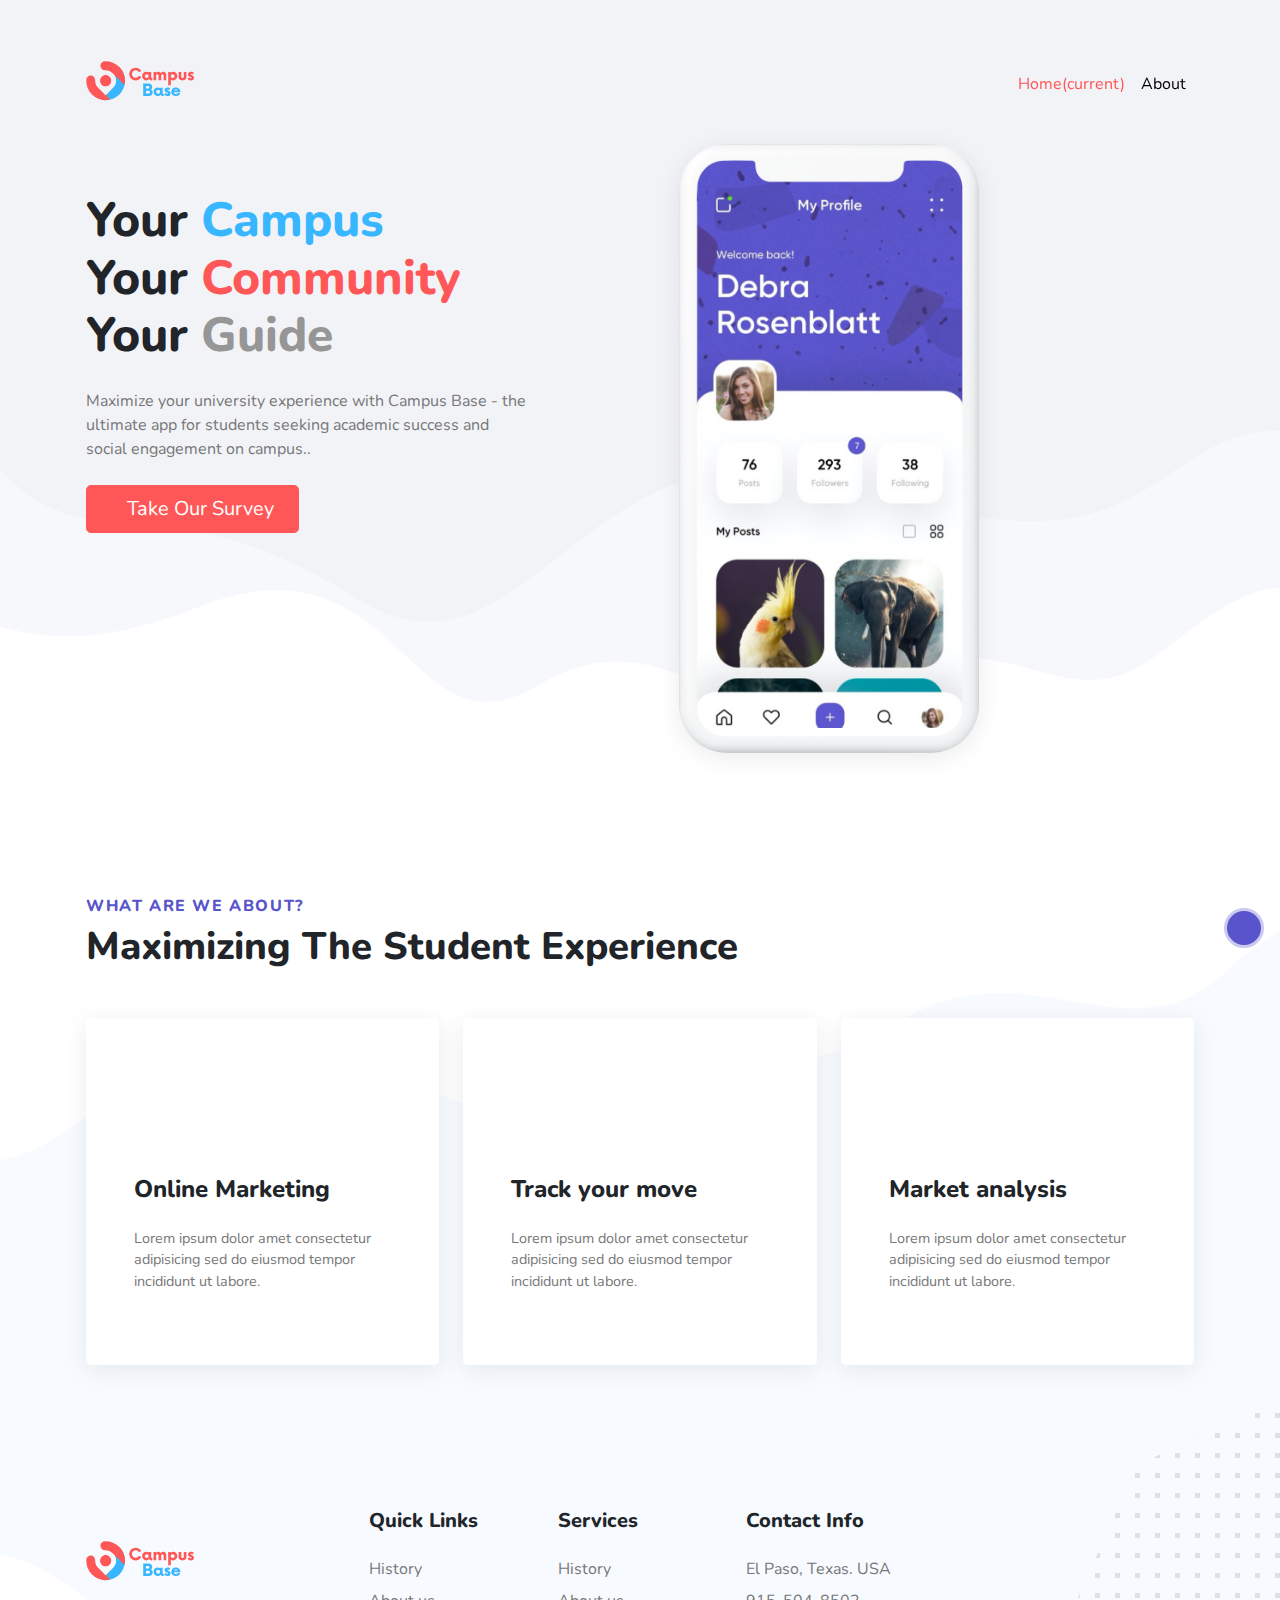
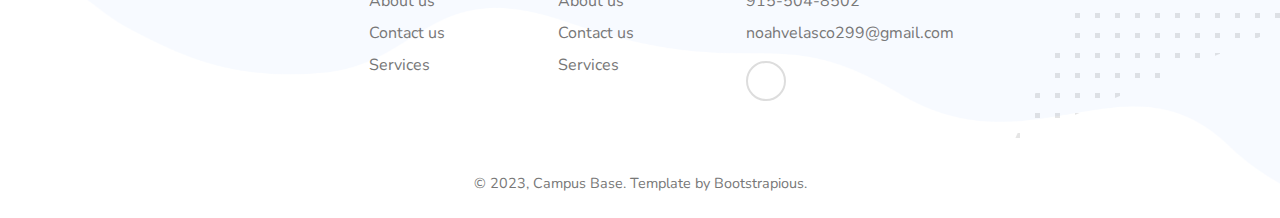
==== commit 1797324a: "mostly finished but before figma proto and services listed" ====
--- a/index.html
+++ b/index.html
@@ -3,7 +3,7 @@
   <head>
     <meta charset="utf-8">
     <meta http-equiv="X-UA-Compatible" content="IE=edge">
-    <title>Nova | Bootstrap app landing</title>
+    <title>Campus Base</title>
     <meta name="description" content="">
     <meta name="viewport" content="width=device-width, initial-scale=1">
     <meta name="robots" content="all,follow">
@@ -30,10 +30,10 @@
           <button class="navbar-toggler navbar-toggler-end" type="button" data-bs-toggle="collapse" data-bs-target="#navbarSupportedContent" aria-controls="navbarSupportedContent" aria-expanded="false" aria-label="Toggle navigation"><i class="fas fa-bars"></i></button>
           <div class="collapse navbar-collapse" id="navbarSupportedContent">
             <ul class="navbar-nav ms-auto">
-              <li class="nav-item"><a class="nav-link link-scroll active" href="#hero">Home <span class="sr-only">(current)</span></a></li>
+              <li class="nav-item"><a class="nav-link link-scroll active" href="#hero">Home<span class="sr-only">(current)</span></a></li>
               <li class="nav-item"><a class="nav-link link-scroll" href="#about">About</a></li>
-              <li class="nav-item"><a class="nav-link link-scroll" href="#services">Services</a></li>
-              <li class="nav-item"><a class="nav-link link-scroll" href="#testimonials">Testimonials</a></li>
+<!--              <li class="nav-item"><a class="nav-link link-scroll" href="#services">Services</a></li>-->
+<!--              <li class="nav-item"><a class="nav-link link-scroll" href="#testimonials">Testimonials</a></li>-->
             </ul>
           </div>
         </div>
@@ -44,11 +44,10 @@
       <div class="container py-5">
         <div class="row py-5">
           <div class="col-lg-5 py-5">
-            <h1>Download your best app </h1>
-            <p class="my-4 text-muted">Lorem ipsum dolor sit amet, consetetur sadipscing elitr, sed diam nonumy eirmod.</p>
+            <h1>Your <span style="color: #38B6FF;">Campus</span></br>Your <span style="color: #FF5757;">Community</span></br>Your <span style="color: #969696;">Guide</span></h1>
+            <p class="my-4 text-muted">Maximize your university experience with Campus Base - the ultimate app for students seeking academic success and social engagement on campus..</p>
             <ul class="list-inline mb-0">
-              <li class="list-inline-item mb-2 mb-lg-0"><a class="btn btn-primary btn-lg px-4" href="#!"> <i class="fab fa-google-play me-3"></i>Google Play</a></li>
-              <li class="list-inline-item"><a class="btn btn-primary btn-lg px-4" href="#!"> <i class="fab fa-app-store me-3"></i>App Store</a></li>
+              <li class="list-inline-item mb-2 mb-lg-0"><a class="btn btn-primary btn-lg px-4" href="#!"> <i class="fas fa-clipboard me-3"></i>Take Our Survey</a></li>
             </ul>
           </div>
           <div class="col-lg-6 ml-auto">
@@ -64,8 +63,8 @@
     <section class="bg-center py-0" id="about" style="background: url(img/service-bg.svg) no-repeat; background-size: cover">
       <section class="about py-0">
         <div class="container">
-          <p class="h6 text-uppercase text-primary">What is it all about?</p>
-          <h2 class="mb-5">Track your time and expenses</h2>
+          <p class="h6 text-uppercase text-primary">What are we about?</p>
+          <h2 class="mb-5">Maximizing The Student Experience</h2>
           <div class="row pb-5 gy-4">
             <div class="col-lg-4 col-md-6">
               <!-- Services Item-->
@@ -106,151 +105,159 @@
           </div>
         </div>
       </section>
-      <section class="with-pattern-1 py-5" id="services">
-        <div class="container py-5">
-          <div class="row align-items-center mb-5 gy-5">
-            <div class="col-lg-6"><img class="img-fluid w-100 px-lg-5" src="img/objects.svg" alt=""></div>
-            <div class="col-lg-6">
-              <h2>The Best Business Solutions Guide for You</h2>
-              <p class="text-muted">Dolor sit amet consectetur elit sed do eiusmod tempor incididunt labore dolore magna aliqua enim ad minim veniam quis nostrud exercitation.</p>
-              <button class="btn btn-primary js-modal-btn" data-video-id="B6uuIHpFkuo"><i class="fas fa-play-circle me-2"></i>Play video</button>
-            </div>
-          </div>
-          <div class="row align-items-center gy-5">
-            <div class="col-lg-6">
-              <h2>Make your own success as simple you clap</h2>
-              <p class="text-muted">Dolor sit amet consectetur elit sed do eiusmod tempor incididunt labore dolore magna aliqua enim ad minim veniam quis nostrud exercitation.</p>
-              <ul class="list-check">
-                <li class="text-muted mb-2">Various Analysis Options</li>
-                <li class="text-muted mb-2">Page Load Details (time, size, number of requests)</li>
-                <li class="text-muted mb-2">Waterfall, Video and Report History</li>
-              </ul>
-              <button class="btn btn-primary js-modal-btn" data-video-id="B6uuIHpFkuo"><i class="fas fa-play-circle me-2"></i>Play video</button>
-            </div>
-            <div class="col-lg-6">
-              <div class="row gy-4">
-                <div class="col-lg-6 col-sm-6">
-                  <!-- Services Item-->
-                  <div class="card border-0 shadow rounded-lg text-start px-2">
-                    <div class="card-body px py-5">
-                      <svg class="svg-icon" style="width:40px;height:40px;color:#ff904e">
-                        <use xlink:href="#document-saved-1"> </use>
-                      </svg>
-                      <h3 class="h5 my-3">Online Marketing</h3>
-                      <p class="text-sm mb-0 text-muted">Lorem ipsum dolor amet consectetur adipisicing.</p>
-                    </div>
-                  </div>
-                </div>
-                <div class="col-lg-6 col-sm-6">
-                  <!-- Services Item-->
-                  <div class="card border-0 shadow rounded-lg text-start px-2">
-                    <div class="card-body px py-5">
-                      <svg class="svg-icon" style="width:40px;height:40px;color:#39f8d2">
-                        <use xlink:href="#map-marker-1"> </use>
-                      </svg>
-                      <h3 class="h5 my-3">Track your move </h3>
-                      <p class="text-sm mb-0 text-muted">Lorem ipsum dolor amet consectetur adipisicing.</p>
-                    </div>
-                  </div>
-                </div>
-                <div class="col-lg-6 col-sm-6">
-                  <!-- Services Item-->
-                  <div class="card border-0 shadow rounded-lg text-start px-2">
-                    <div class="card-body px py-5">
-                      <svg class="svg-icon" style="width:40px;height:40px;color:#8190ff">
-                        <use xlink:href="#arrow-target-1"> </use>
-                      </svg>
-                      <h3 class="h5 my-3">Market analysis</h3>
-                      <p class="text-sm mb-0 text-muted">Lorem ipsum dolor amet consectetur adipisicing.</p>
-                    </div>
-                  </div>
-                </div>
-                <div class="col-lg-6 col-sm-6">
-                  <!-- Services Item-->
-                  <div class="card border-0 shadow rounded-lg text-start px-2">
-                    <div class="card-body px py-5">
-                      <svg class="svg-icon" style="width:40px;height:40px;color:#ff634b">
-                        <use xlink:href="#sorting-1"> </use>
-                      </svg>
-                      <h3 class="h5 my-3">Full Settings</h3>
-                      <p class="text-sm mb-0 text-muted">Lorem ipsum dolor amet consectetur adipisicing.</p>
-                    </div>
-                  </div>
-                </div>
-              </div>
-            </div>
-          </div>
-        </div>
-      </section>
-    </section>
-    <section class="p-0" id="testimonials" style="background: url(img/testimonials-bg.png) no-repeat; background-size: 40% 100%; background-position: left center">
-      <div class="container text-center">
-        <p class="h6 text-uppercase text-primary">Testimonials</p>
-        <h2 class="mb-5">What Our Users Says?</h2>
-        <div class="row">
-          <div class="col-lg-8 mx-auto">
-            <div class="swiper testimonials-slider">
-              <div class="swiper-wrapper">
-                <div class="swiper-slide h-auto">
-                  <div class="mx-3 mx-lg-5 my-5 pt-3">
-                    <div class="card shadow rounded-lg px-4 py-5 px-lg-5 with-pattern bg-white border-0">
-                      <div class="card-body index-forward pt-5 rounded-lg">
-                        <div class="testimonial-img"><img class="rounded-circle" src="img/avatar-1.jpg" alt="" width="100"/></div>
-                        <p class="lead text-muted mb-5">Lorem ipsum dolor sit amet, consectetur adipisicing elit, sed do eiusmod tempor incididunt ut labore et dolore magna aliqua. Ut enim ad minim veniam.</p>
-                        <h5 class="mb-0">Sarah Hudson</h5>
-                        <p class="text-primary mb-0 text-sm">Tech Developer</p>
-                      </div>
-                    </div>
-                  </div>
-                </div>
-                <div class="swiper-slide h-auto">
-                  <div class="mx-3 mx-lg-5 my-5 pt-3">
-                    <div class="card shadow rounded-lg px-4 py-5 px-lg-5 with-pattern bg-white border-0">
-                      <div class="card-body index-forward pt-5 rounded-lg">
-                        <div class="testimonial-img"><img class="rounded-circle" src="img/avatar-2.png" alt="" width="100"/></div>
-                        <p class="lead text-muted mb-5">Lorem ipsum dolor sit amet, consectetur adipisicing elit, sed do eiusmod tempor incididunt ut labore et dolore magna aliqua. Ut enim ad minim veniam.</p>
-                        <h5 class="mb-0">Frank Smith</h5>
-                        <p class="text-primary mb-0 text-sm">Tech Developer</p>
-                      </div>
-                    </div>
-                  </div>
-                </div>
-                <div class="swiper-slide h-auto">
-                  <div class="mx-3 mx-lg-5 my-5 pt-3">
-                    <div class="card shadow rounded-lg px-4 py-5 px-lg-5 with-pattern bg-white border-0">
-                      <div class="card-body index-forward pt-5 rounded-lg">
-                        <div class="testimonial-img"><img class="rounded-circle" src="img/avatar-1.jpg" alt="" width="100"/></div>
-                        <p class="lead text-muted mb-5">Lorem ipsum dolor sit amet, consectetur adipisicing elit, sed do eiusmod tempor incididunt ut labore et dolore magna aliqua. Ut enim ad minim veniam.</p>
-                        <h5 class="mb-0">Sarah Hudson</h5>
-                        <p class="text-primary mb-0 text-sm">Tech Developer</p>
-                      </div>
-                    </div>
-                  </div>
-                </div>
-                <div class="swiper-slide h-auto">
-                  <div class="mx-3 mx-lg-5 my-5 pt-3">
-                    <div class="card shadow rounded-lg px-4 py-5 px-lg-5 with-pattern bg-white border-0">
-                      <div class="card-body index-forward pt-5 rounded-lg">
-                        <div class="testimonial-img"><img class="rounded-circle" src="img/avatar-2.png" alt="" width="100"/></div>
-                        <p class="lead text-muted mb-5">Lorem ipsum dolor sit amet, consectetur adipisicing elit, sed do eiusmod tempor incididunt ut labore et dolore magna aliqua. Ut enim ad minim veniam.</p>
-                        <h5 class="mb-0">Frank Smith</h5>
-                        <p class="text-primary mb-0 text-sm">Tech Developer</p>
-                      </div>
-                    </div>
-                  </div>
-                </div>
-              </div>
-              <div class="swiper-pagination"></div>
-            </div>
-          </div>
-        </div>
-      </div>
-    </section><a class="scroll-top-btn" id="scrollTop" href="#!"><i class="fas fa-long-arrow-alt-up"></i></a>
+
+
+<!--      <section class="with-pattern-1 py-5" id="services">-->
+<!--        <div class="container py-5">-->
+<!--          <div class="row align-items-center mb-5 gy-5">-->
+<!--            <div class="col-lg-6"><img class="img-fluid w-100 px-lg-5" src="img/objects.svg" alt=""></div>-->
+<!--            <div class="col-lg-6">-->
+<!--              <h2>The Best Business Solutions Guide for You</h2>-->
+<!--              <p class="text-muted">Dolor sit amet consectetur elit sed do eiusmod tempor incididunt labore dolore magna aliqua enim ad minim veniam quis nostrud exercitation.</p>-->
+<!--              <button class="btn btn-primary js-modal-btn" data-video-id="B6uuIHpFkuo"><i class="fas fa-play-circle me-2"></i>Play video</button>-->
+<!--            </div>-->
+<!--          </div>-->
+<!--          <div class="row align-items-center gy-5">-->
+<!--            <div class="col-lg-6">-->
+<!--              <h2>Make your own success as simple you clap</h2>-->
+<!--              <p class="text-muted">Dolor sit amet consectetur elit sed do eiusmod tempor incididunt labore dolore magna aliqua enim ad minim veniam quis nostrud exercitation.</p>-->
+<!--              <ul class="list-check">-->
+<!--                <li class="text-muted mb-2">Various Analysis Options</li>-->
+<!--                <li class="text-muted mb-2">Page Load Details (time, size, number of requests)</li>-->
+<!--                <li class="text-muted mb-2">Waterfall, Video and Report History</li>-->
+<!--              </ul>-->
+<!--              <button class="btn btn-primary js-modal-btn" data-video-id="B6uuIHpFkuo"><i class="fas fa-play-circle me-2"></i>Play video</button>-->
+<!--            </div>-->
+<!--            <div class="col-lg-6">-->
+<!--              <div class="row gy-4">-->
+<!--                <div class="col-lg-6 col-sm-6">-->
+<!--                  &lt;!&ndash; Services Item&ndash;&gt;-->
+<!--                  <div class="card border-0 shadow rounded-lg text-start px-2">-->
+<!--                    <div class="card-body px py-5">-->
+<!--                      <svg class="svg-icon" style="width:40px;height:40px;color:#ff904e">-->
+<!--                        <use xlink:href="#document-saved-1"> </use>-->
+<!--                      </svg>-->
+<!--                      <h3 class="h5 my-3">Online Marketing</h3>-->
+<!--                      <p class="text-sm mb-0 text-muted">Lorem ipsum dolor amet consectetur adipisicing.</p>-->
+<!--                    </div>-->
+<!--                  </div>-->
+<!--                </div>-->
+<!--                <div class="col-lg-6 col-sm-6">-->
+<!--                  &lt;!&ndash; Services Item&ndash;&gt;-->
+<!--                  <div class="card border-0 shadow rounded-lg text-start px-2">-->
+<!--                    <div class="card-body px py-5">-->
+<!--                      <svg class="svg-icon" style="width:40px;height:40px;color:#39f8d2">-->
+<!--                        <use xlink:href="#map-marker-1"> </use>-->
+<!--                      </svg>-->
+<!--                      <h3 class="h5 my-3">Track your move </h3>-->
+<!--                      <p class="text-sm mb-0 text-muted">Lorem ipsum dolor amet consectetur adipisicing.</p>-->
+<!--                    </div>-->
+<!--                  </div>-->
+<!--                </div>-->
+<!--                <div class="col-lg-6 col-sm-6">-->
+<!--                  &lt;!&ndash; Services Item&ndash;&gt;-->
+<!--                  <div class="card border-0 shadow rounded-lg text-start px-2">-->
+<!--                    <div class="card-body px py-5">-->
+<!--                      <svg class="svg-icon" style="width:40px;height:40px;color:#8190ff">-->
+<!--                        <use xlink:href="#arrow-target-1"> </use>-->
+<!--                      </svg>-->
+<!--                      <h3 class="h5 my-3">Market analysis</h3>-->
+<!--                      <p class="text-sm mb-0 text-muted">Lorem ipsum dolor amet consectetur adipisicing.</p>-->
+<!--                    </div>-->
+<!--                  </div>-->
+<!--                </div>-->
+<!--                <div class="col-lg-6 col-sm-6">-->
+<!--                  &lt;!&ndash; Services Item&ndash;&gt;-->
+<!--                  <div class="card border-0 shadow rounded-lg text-start px-2">-->
+<!--                    <div class="card-body px py-5">-->
+<!--                      <svg class="svg-icon" style="width:40px;height:40px;color:#ff634b">-->
+<!--                        <use xlink:href="#sorting-1"> </use>-->
+<!--                      </svg>-->
+<!--                      <h3 class="h5 my-3">Full Settings</h3>-->
+<!--                      <p class="text-sm mb-0 text-muted">Lorem ipsum dolor amet consectetur adipisicing.</p>-->
+<!--                    </div>-->
+<!--                  </div>-->
+<!--                </div>-->
+<!--              </div>-->
+<!--            </div>-->
+<!--          </div>-->
+<!--        </div>-->
+<!--      </section>-->
+<!--    </section>-->
+
+
+
+
+
+<!--    <section class="p-0" id="testimonials" style="background: url(img/testimonials-bg.png) no-repeat; background-size: 40% 100%; background-position: left center">-->
+<!--      <div class="container text-center">-->
+<!--        <p class="h6 text-uppercase text-primary">Testimonials</p>-->
+<!--        <h2 class="mb-5">What Our Users Says?</h2>-->
+<!--        <div class="row">-->
+<!--          <div class="col-lg-8 mx-auto">-->
+<!--            <div class="swiper testimonials-slider">-->
+<!--              <div class="swiper-wrapper">-->
+<!--                <div class="swiper-slide h-auto">-->
+<!--                  <div class="mx-3 mx-lg-5 my-5 pt-3">-->
+<!--                    <div class="card shadow rounded-lg px-4 py-5 px-lg-5 with-pattern bg-white border-0">-->
+<!--                      <div class="card-body index-forward pt-5 rounded-lg">-->
+<!--                        <div class="testimonial-img"><img class="rounded-circle" src="img/avatar-1.jpg" alt="" width="100"/></div>-->
+<!--                        <p class="lead text-muted mb-5">Lorem ipsum dolor sit amet, consectetur adipisicing elit, sed do eiusmod tempor incididunt ut labore et dolore magna aliqua. Ut enim ad minim veniam.</p>-->
+<!--                        <h5 class="mb-0">Sarah Hudson</h5>-->
+<!--                        <p class="text-primary mb-0 text-sm">Tech Developer</p>-->
+<!--                      </div>-->
+<!--                    </div>-->
+<!--                  </div>-->
+<!--                </div>-->
+<!--                <div class="swiper-slide h-auto">-->
+<!--                  <div class="mx-3 mx-lg-5 my-5 pt-3">-->
+<!--                    <div class="card shadow rounded-lg px-4 py-5 px-lg-5 with-pattern bg-white border-0">-->
+<!--                      <div class="card-body index-forward pt-5 rounded-lg">-->
+<!--                        <div class="testimonial-img"><img class="rounded-circle" src="img/avatar-2.png" alt="" width="100"/></div>-->
+<!--                        <p class="lead text-muted mb-5">Lorem ipsum dolor sit amet, consectetur adipisicing elit, sed do eiusmod tempor incididunt ut labore et dolore magna aliqua. Ut enim ad minim veniam.</p>-->
+<!--                        <h5 class="mb-0">Frank Smith</h5>-->
+<!--                        <p class="text-primary mb-0 text-sm">Tech Developer</p>-->
+<!--                      </div>-->
+<!--                    </div>-->
+<!--                  </div>-->
+<!--                </div>-->
+<!--                <div class="swiper-slide h-auto">-->
+<!--                  <div class="mx-3 mx-lg-5 my-5 pt-3">-->
+<!--                    <div class="card shadow rounded-lg px-4 py-5 px-lg-5 with-pattern bg-white border-0">-->
+<!--                      <div class="card-body index-forward pt-5 rounded-lg">-->
+<!--                        <div class="testimonial-img"><img class="rounded-circle" src="img/avatar-1.jpg" alt="" width="100"/></div>-->
+<!--                        <p class="lead text-muted mb-5">Lorem ipsum dolor sit amet, consectetur adipisicing elit, sed do eiusmod tempor incididunt ut labore et dolore magna aliqua. Ut enim ad minim veniam.</p>-->
+<!--                        <h5 class="mb-0">Sarah Hudson</h5>-->
+<!--                        <p class="text-primary mb-0 text-sm">Tech Developer</p>-->
+<!--                      </div>-->
+<!--                    </div>-->
+<!--                  </div>-->
+<!--                </div>-->
+<!--                <div class="swiper-slide h-auto">-->
+<!--                  <div class="mx-3 mx-lg-5 my-5 pt-3">-->
+<!--                    <div class="card shadow rounded-lg px-4 py-5 px-lg-5 with-pattern bg-white border-0">-->
+<!--                      <div class="card-body index-forward pt-5 rounded-lg">-->
+<!--                        <div class="testimonial-img"><img class="rounded-circle" src="img/avatar-2.png" alt="" width="100"/></div>-->
+<!--                        <p class="lead text-muted mb-5">Lorem ipsum dolor sit amet, consectetur adipisicing elit, sed do eiusmod tempor incididunt ut labore et dolore magna aliqua. Ut enim ad minim veniam.</p>-->
+<!--                        <h5 class="mb-0">Frank Smith</h5>-->
+<!--                        <p class="text-primary mb-0 text-sm">Tech Developer</p>-->
+<!--                      </div>-->
+<!--                    </div>-->
+<!--                  </div>-->
+<!--                </div>-->
+<!--              </div>-->
+<!--              <div class="swiper-pagination"></div>-->
+<!--            </div>-->
+<!--          </div>-->
+<!--        </div>-->
+<!--      </div>-->
+<!--    </section> -->
+  <a class="scroll-top-btn" id="scrollTop" href="#!"><i class="fas fa-long-arrow-alt-up"></i></a>
     <footer class="with-pattern-1 position-relative pt-5">
       <div class="container py-5">
         <div class="row gy-4">
           <div class="col-lg-3"><img class="mb-4" src="img/logo.svg" alt="" width="110">
-            <p class="text-muted">Lorem ipsum dolor sit amet, consectetur adipisicing elit, sed do eiusmod tempor incididunt ut labore et dolore.</p>
+<!--            <p class="text-muted">We are Campus Base - a cross-platform university/community-college campus app that assists with navigation, school events, and community events.</p>-->
           </div>
           <div class="col-lg-2">
             <h2 class="h5 mb-4">Quick Links</h2>
@@ -277,22 +284,22 @@
           <div class="col-lg-5">
             <h2 class="h5 mb-4">Contact Info</h2>
             <ul class="list-unstyled me-4 mb-3">
-              <li class="mb-2 text-muted">728  Ocello Street, San Diego, California. </li>
-              <li class="mb-2"><a class="footer-link" href="tel:619-851-4132">619-851-4132</a></li>
-              <li class="mb-2"><a class="footer-link" href="mailto:Nova@example.com">Nova@example.com</a></li>
+              <li class="mb-2 text-muted"> El Paso, Texas. USA </li>
+              <li class="mb-2"><a class="footer-link" href="tel:619-851-4132">915-504-8502</a></li>
+              <li class="mb-2"><a class="footer-link" href="mailto:noahvelasco299@gmail.com">noahvelasco299@gmail.com</a></li>
             </ul>
             <ul class="list-inline mb-0">
-              <li class="list-inline-item"><a class="social-link" href="#!"><i class="fab fa-facebook-f"></i></a></li>
-              <li class="list-inline-item"><a class="social-link" href="#!"><i class="fab fa-twitter"></i></a></li>
-              <li class="list-inline-item"><a class="social-link" href="#!"><i class="fab fa-linkedin-in"></i></a></li>
-              <li class="list-inline-item"><a class="social-link" href="#!"><i class="fab fa-instagram"></i></a></li>
+<!--              <li class="list-inline-item"><a class="social-link" href="#!"><i class="fab fa-facebook-f"></i></a></li>-->
+<!--              <li class="list-inline-item"><a class="social-link" href="#!"><i class="fab fa-twitter"></i></a></li>-->
+<!--              <li class="list-inline-item"><a class="social-link" href="#!"><i class="fab fa-linkedin-in"></i></a></li>-->
+              <li class="list-inline-item"><a class="social-link" href="https://www.instagram.com/campus_base/"><i class="fab fa-instagram"></i></a></li>
             </ul>
           </div>
         </div>
       </div>
       <div class="copyrights">       
         <div class="container text-center py-4">
-          <p class="mb-0 text-muted text-sm">&copy; 2021, Your company. Template by <a href="https://bootstrapious.com/p/app-landing-page" class="text-reset">Bootstrapious</a>.</p>
+          <p class="mb-0 text-muted text-sm">&copy; 2023, Campus Base. Template by <a href="https://bootstrapious.com/p/app-landing-page" class="text-reset">Bootstrapious</a>.</p>
           <!-- If you want to remove the backlink, please purchase the Attribution-Free License. See details in readme.txt or license.txt. Thanks!-->
         </div>
       </div>
@@ -329,5 +336,6 @@
     </script>
     <!-- FontAwesome CSS - loading as last, so it doesn't block rendering-->
     <link rel="stylesheet" href="https://use.fontawesome.com/releases/v5.7.1/css/all.css" integrity="sha384-fnmOCqbTlWIlj8LyTjo7mOUStjsKC4pOpQbqyi7RrhN7udi9RwhKkMHpvLbHG9Sr" crossorigin="anonymous">
+
   </body>
 </html>--- a/css/style.default.css
+++ b/css/style.default.css
@@ -2941,14 +2941,14 @@
 
 .btn-primary {
   color: #fff;
-  background-color: #5954cb;
-  border-color: #5954cb;
+  background-color: #FF5757;
+  border-color: #FF5757;
 }
 
 .btn-primary:hover {
   color: #fff;
-  background-color: #4c47ad;
-  border-color: #4743a2;
+  background-color: #38B6FF;
+  border-color: #38B6FF;
 }
 
 .btn-check:focus + .btn-primary, .btn-primary:focus {
@@ -4027,7 +4027,7 @@
   display: block;
   padding: 0.5rem 1rem;
   font-weight: 400;
-  color: #5954cb;
+  color: #FF5757;
   text-decoration: none;
   transition: color 0.15s ease-in-out, background-color 0.15s ease-in-out, border-color 0.15s ease-in-out;
 }
@@ -4039,7 +4039,7 @@
 }
 
 .nav-link:hover, .nav-link:focus {
-  color: #3631a1;
+  color: #FF5757;
 }
 
 .nav-link.disabled {
@@ -4093,7 +4093,7 @@
 .nav-pills .nav-link.active,
 .nav-pills .show > .nav-link {
   color: #fff;
-  background-color: #5954cb;
+  background-color: #FF5757;
 }
 
 .nav-fill > .nav-link,
@@ -4551,11 +4551,11 @@
 }
 
 .navbar-light .navbar-brand {
-  color: #5954cb;
+  color: #FF5757;
 }
 
 .navbar-light .navbar-brand:hover, .navbar-light .navbar-brand:focus {
-  color: #5954cb;
+  color: #FF5757;
 }
 
 .navbar-light .navbar-nav .nav-link {
@@ -4563,7 +4563,7 @@
 }
 
 .navbar-light .navbar-nav .nav-link:hover, .navbar-light .navbar-nav .nav-link:focus {
-  color: #5954cb;
+  color: #FF5757;
 }
 
 .navbar-light .navbar-nav .nav-link.disabled {
@@ -4572,7 +4572,7 @@
 
 .navbar-light .navbar-nav .show > .nav-link,
 .navbar-light .navbar-nav .nav-link.active {
-  color: #5954cb;
+  color: #FF5757;
 }
 
 .navbar-light .navbar-toggler {
@@ -4591,7 +4591,7 @@
 .navbar-light .navbar-text a,
 .navbar-light .navbar-text a:hover,
 .navbar-light .navbar-text a:focus {
-  color: #5954cb;
+  color: #FF5757;
 }
 
 .navbar-dark .navbar-brand {
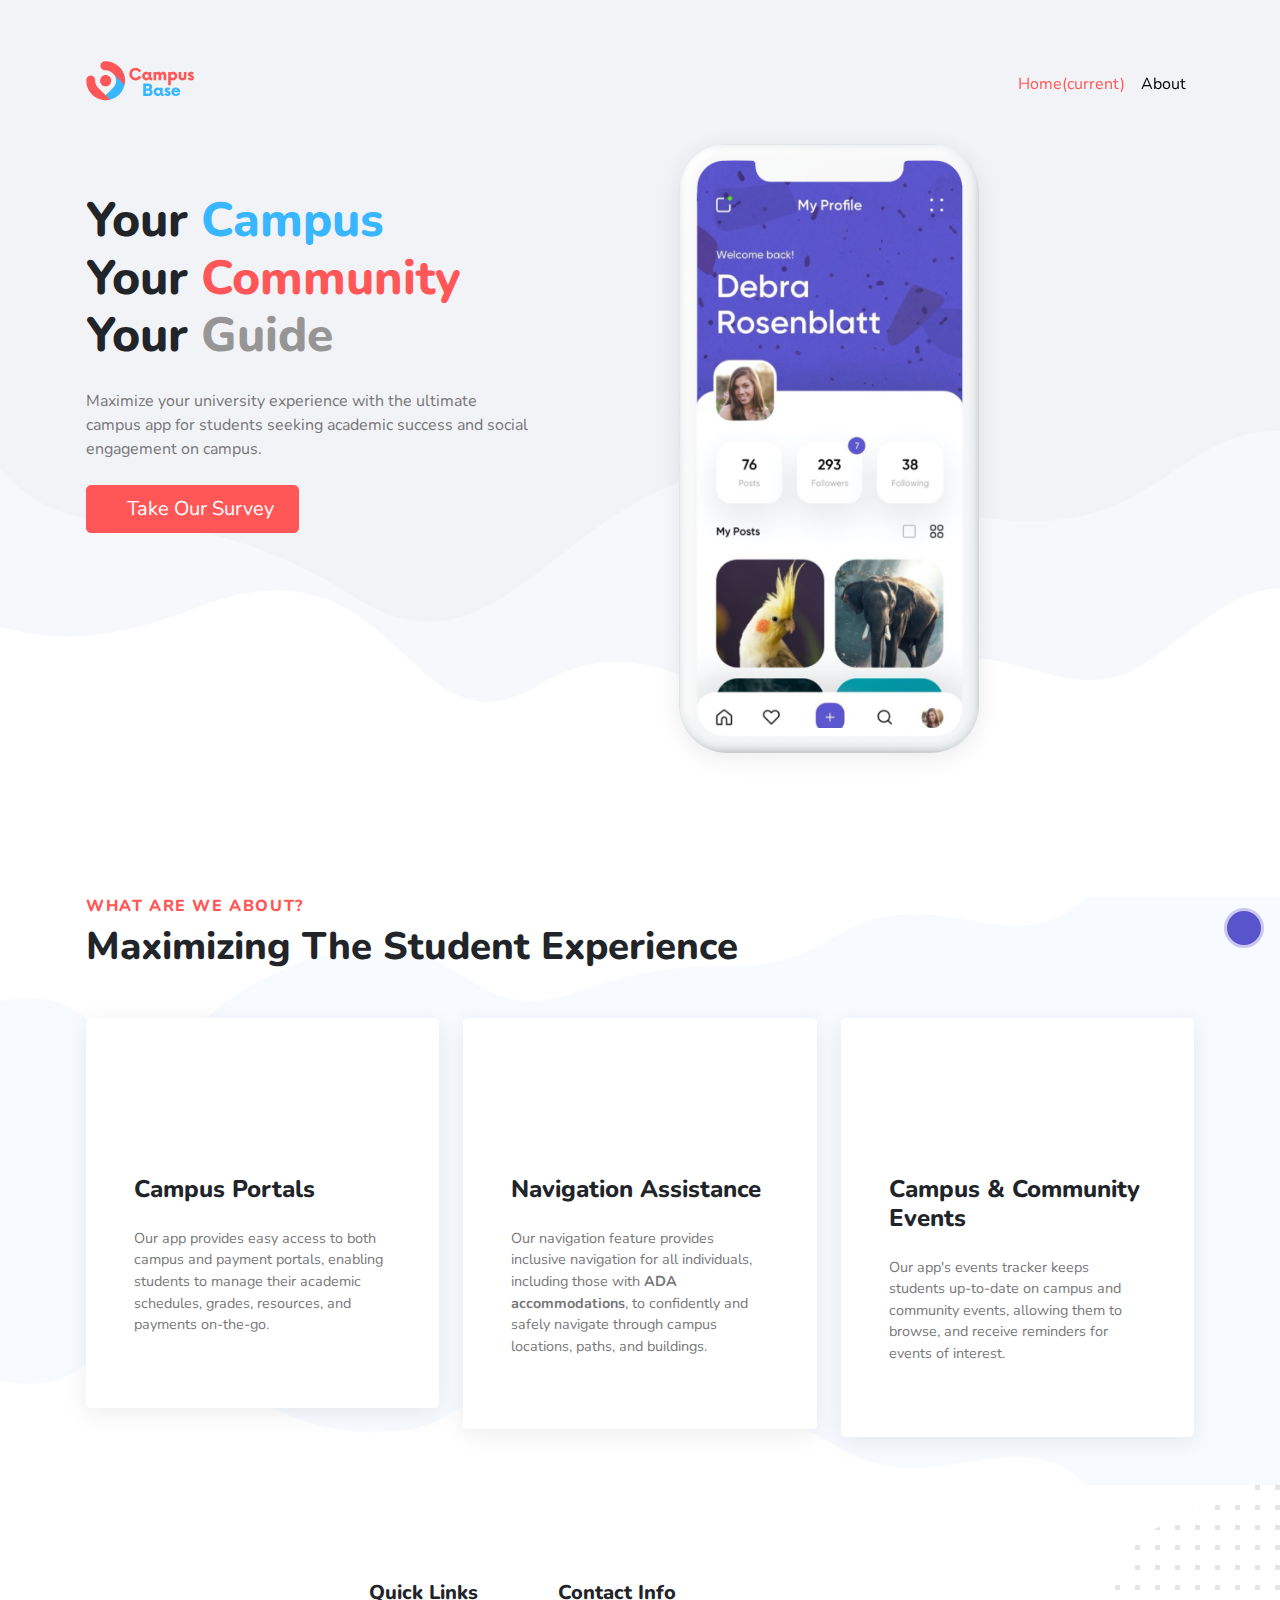
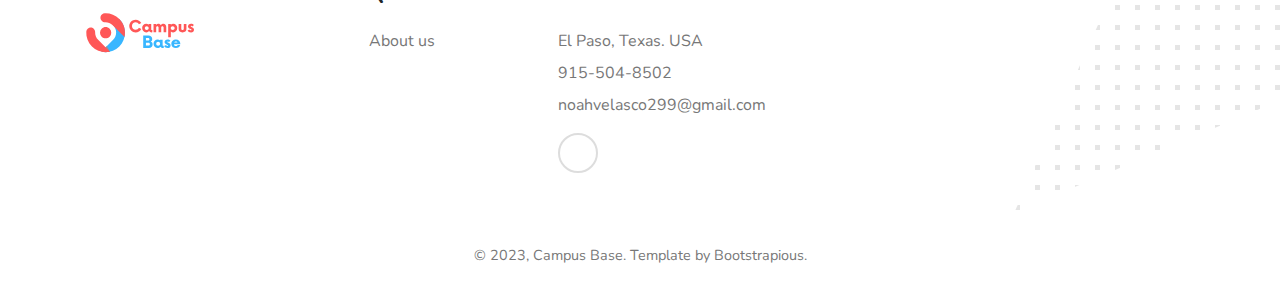
==== commit 06772e27: "completed up until the mockup screenshots of app" ====
--- a/index.html
+++ b/index.html
@@ -45,7 +45,7 @@
         <div class="row py-5">
           <div class="col-lg-5 py-5">
             <h1>Your <span style="color: #38B6FF;">Campus</span></br>Your <span style="color: #FF5757;">Community</span></br>Your <span style="color: #969696;">Guide</span></h1>
-            <p class="my-4 text-muted">Maximize your university experience with Campus Base - the ultimate app for students seeking academic success and social engagement on campus..</p>
+            <p class="my-4 text-muted">Maximize your university experience with the ultimate campus app for students seeking academic success and social engagement on campus.</p>
             <ul class="list-inline mb-0">
               <li class="list-inline-item mb-2 mb-lg-0"><a class="btn btn-primary btn-lg px-4" href="#!"> <i class="fas fa-clipboard me-3"></i>Take Our Survey</a></li>
             </ul>
@@ -71,10 +71,10 @@
               <div class="card border-0 shadow rounded-lg py-4 text-start">
                 <div class="card-body p-5">
                   <svg class="svg-icon svg-icon-light" style="width:60px;height:60px;color:#ff904e">
-                    <use xlink:href="#document-saved-1"> </use>
+                    <use xlink:href="#portfolio-grid-1"> </use>
                   </svg>
-                  <h3 class="h4 my-4">Online Marketing</h3>
-                  <p class="text-sm text-muted mb-0">Lorem ipsum dolor amet consectetur adipisicing sed do eiusmod tempor incididunt ut labore.</p>
+                  <h3 class="h4 my-4">Campus Portals</h3>
+                  <p class="text-sm text-muted mb-0">Our app provides easy access to both campus and payment portals, enabling students to manage their academic schedules, grades, resources, and payments on-the-go.</p>
                 </div>
               </div>
             </div>
@@ -85,8 +85,8 @@
                   <svg class="svg-icon svg-icon-light" style="width:60px;height:60px;color:#39f8d2">
                     <use xlink:href="#map-marker-1"> </use>
                   </svg>
-                  <h3 class="h4 my-4">Track your move </h3>
-                  <p class="text-sm text-muted mb-0">Lorem ipsum dolor amet consectetur adipisicing sed do eiusmod tempor incididunt ut labore.</p>
+                  <h3 class="h4 my-4">Navigation Assistance</h3>
+                  <p class="text-sm text-muted mb-0">Our navigation feature provides inclusive navigation for all individuals, including those with <strong>ADA accommodations</strong>, to confidently and safely navigate through campus locations, paths, and buildings.</p>
                 </div>
               </div>
             </div>
@@ -95,16 +95,17 @@
               <div class="card border-0 shadow rounded-lg py-4 text-start">
                 <div class="card-body p-5">
                   <svg class="svg-icon svg-icon-light" style="width:60px;height:60px;color:#8190ff">
-                    <use xlink:href="#arrow-target-1"> </use>
+                    <use xlink:href="#mental-health-1"> </use>
                   </svg>
-                  <h3 class="h4 my-4">Market analysis</h3>
-                  <p class="text-sm text-muted mb-0">Lorem ipsum dolor amet consectetur adipisicing sed do eiusmod tempor incididunt ut labore.</p>
+                  <h3 class="h4 my-4">Campus & Community Events</h3>
+                  <p class="text-sm text-muted mb-0">Our app's events tracker keeps students up-to-date on campus and community events, allowing them to browse, and receive reminders for events of interest.</p>
                 </div>
               </div>
             </div>
           </div>
         </div>
       </section>
+    </section>
 
 
 <!--      <section class="with-pattern-1 py-5" id="services">-->
@@ -263,29 +264,29 @@
             <h2 class="h5 mb-4">Quick Links</h2>
             <div class="d-flex">
               <ul class="list-unstyled d-inline-block me-4 mb-0">
-                <li class="mb-2"><a class="footer-link" href="#!">History</a></li>
-                <li class="mb-2"><a class="footer-link" href="#!">About us</a></li>
-                <li class="mb-2"><a class="footer-link" href="#!">Contact us</a></li>
-                <li class="mb-2"><a class="footer-link" href="#!">Services</a></li>
+<!--                <li class="mb-2"><a class="footer-link" href="#!">History</a></li>-->
+                <li class="mb-2"><a class="footer-link" href="#about">About us</a></li>
+<!--                <li class="mb-2"><a class="footer-link" href="#!">Contact us</a></li>-->
+<!--                <li class="mb-2"><a class="footer-link" href="#!">Services</a></li>-->
               </ul>
             </div>
           </div>
-          <div class="col-lg-2">
-            <h2 class="h5 mb-4">Services</h2>
-            <div class="d-flex">
-              <ul class="list-unstyled me-4 mb-0">
-                <li class="mb-2"><a class="footer-link" href="#!">History</a></li>
-                <li class="mb-2"><a class="footer-link" href="#!">About us</a></li>
-                <li class="mb-2"><a class="footer-link" href="#!">Contact us</a></li>
-                <li class="mb-2"><a class="footer-link" href="#!">Services</a></li>
-              </ul>
-            </div>
-          </div>
+<!--          <div class="col-lg-2">-->
+<!--            <h2 class="h5 mb-4">Services</h2>-->
+<!--            <div class="d-flex">-->
+<!--              <ul class="list-unstyled me-4 mb-0">-->
+<!--                <li class="mb-2"><a class="footer-link" href="#!">History</a></li>-->
+<!--                <li class="mb-2"><a class="footer-link" href="#about">About us</a></li>-->
+<!--                <li class="mb-2"><a class="footer-link" href="#!">Contact us</a></li>-->
+<!--                <li class="mb-2"><a class="footer-link" href="#!">Services</a></li>-->
+<!--              </ul>-->
+<!--            </div>-->
+<!--          </div>-->
           <div class="col-lg-5">
             <h2 class="h5 mb-4">Contact Info</h2>
             <ul class="list-unstyled me-4 mb-3">
               <li class="mb-2 text-muted"> El Paso, Texas. USA </li>
-              <li class="mb-2"><a class="footer-link" href="tel:619-851-4132">915-504-8502</a></li>
+              <li class="mb-2"><a class="footer-link" href="tel:915-504-8502">915-504-8502</a></li>
               <li class="mb-2"><a class="footer-link" href="mailto:noahvelasco299@gmail.com">noahvelasco299@gmail.com</a></li>
             </ul>
             <ul class="list-inline mb-0">
@@ -316,7 +317,7 @@
       //   https://css-tricks.com/ajaxing-svg-sprite/
       // ------------------------------------------------------ //
       function injectSvgSprite(path) {
-      
+
           var ajax = new XMLHttpRequest();
           ajax.open("GET", path, true);
           ajax.send();
--- a/css/style.default.css
+++ b/css/style.default.css
@@ -35,16 +35,16 @@
   --bs-gray-700: #495057;
   --bs-gray-800: #343a40;
   --bs-gray-900: #212529;
-  --bs-primary: #5954cb;
-  --bs-secondary: #6c757d;
+  --bs-primary: #FF5757;
+  --bs-secondary: #38B6FF;
   --bs-success: #28a745;
   --bs-info: #17a2b8;
   --bs-warning: #ffc107;
   --bs-danger: #dc3545;
   --bs-light: #f8f9fa;
   --bs-dark: #343a40;
-  --bs-primary-rgb: 89, 84, 203;
-  --bs-secondary-rgb: 108, 117, 125;
+  --bs-primary-rgb: 255, 87, 87;
+  --bs-secondary-rgb: 56, 182, 255;
   --bs-success-rgb: 40, 167, 69;
   --bs-info-rgb: 23, 162, 184;
   --bs-warning-rgb: 255, 193, 7;
@@ -10924,7 +10924,7 @@
 }
 
 .footer-link:hover, .footer-link:focus {
-  color: #5954cb;
+  color: #FF5757;
   text-decoration: none;
 }
 
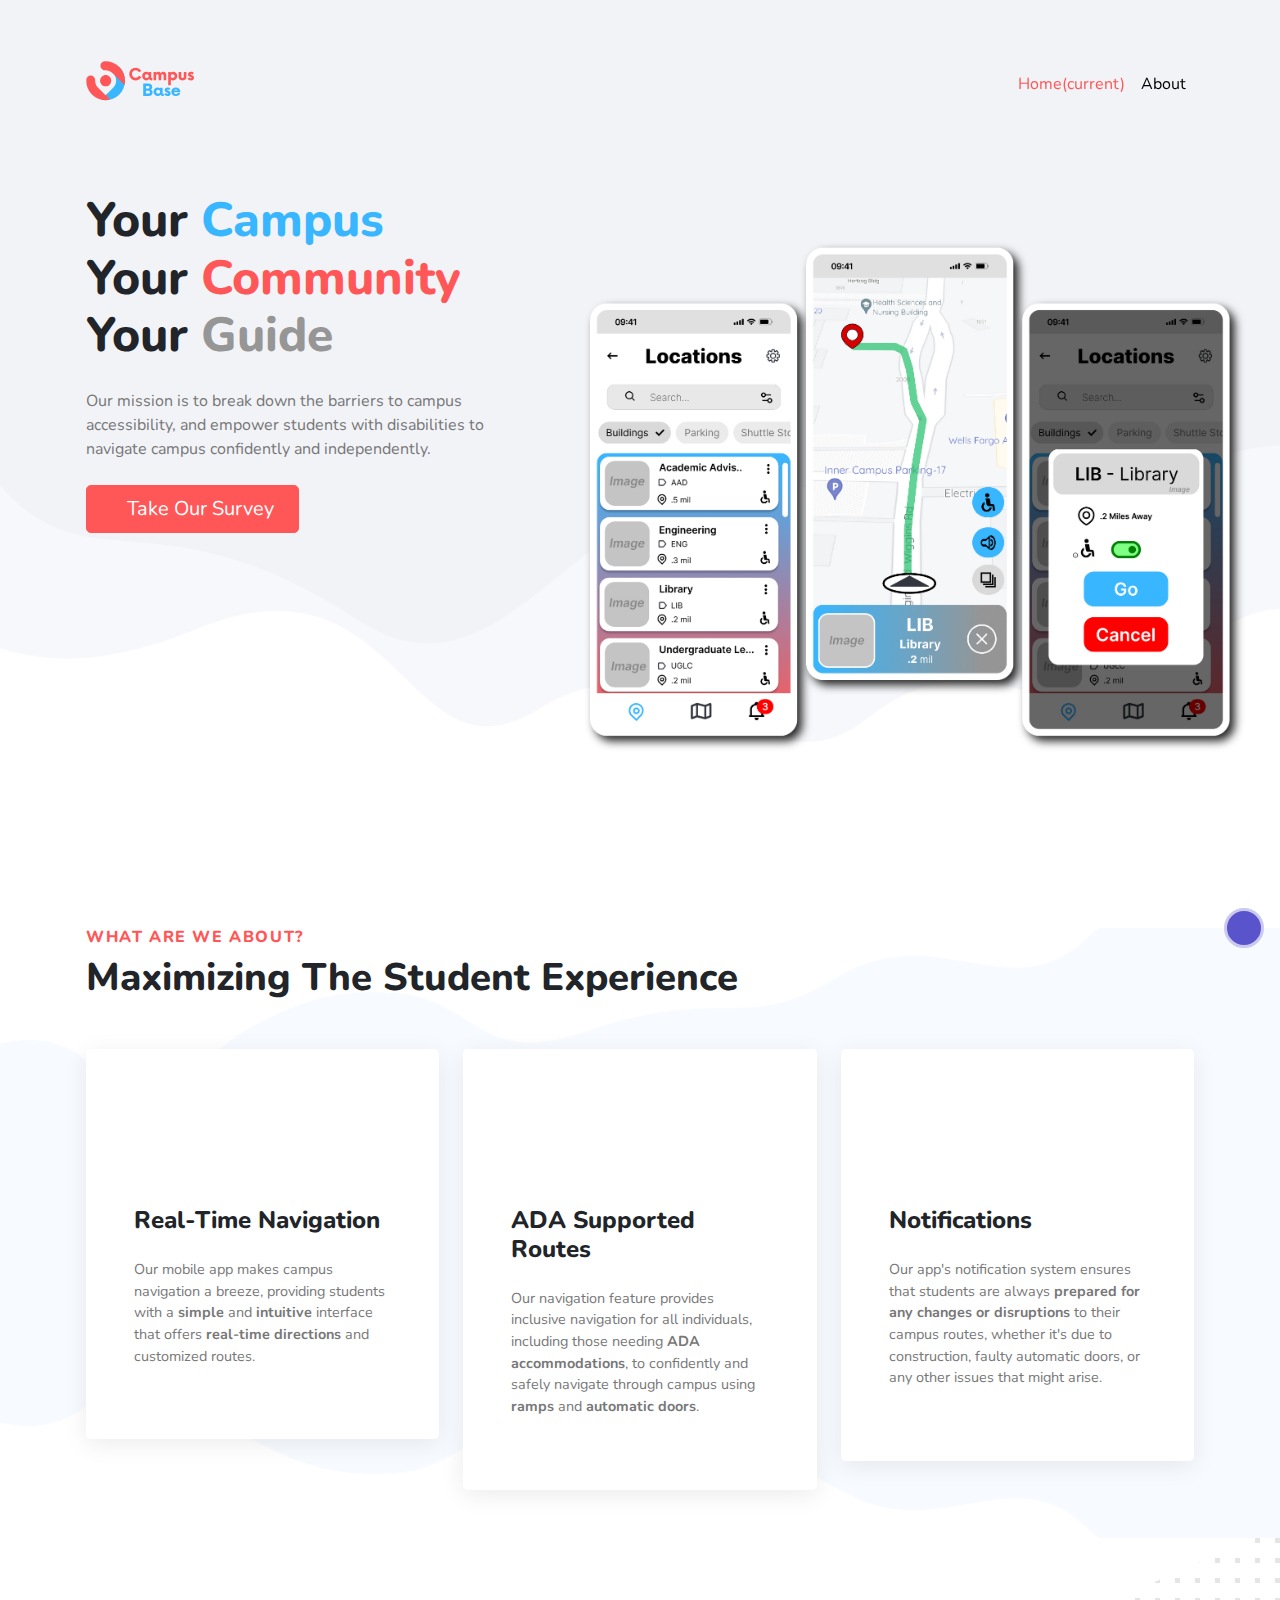
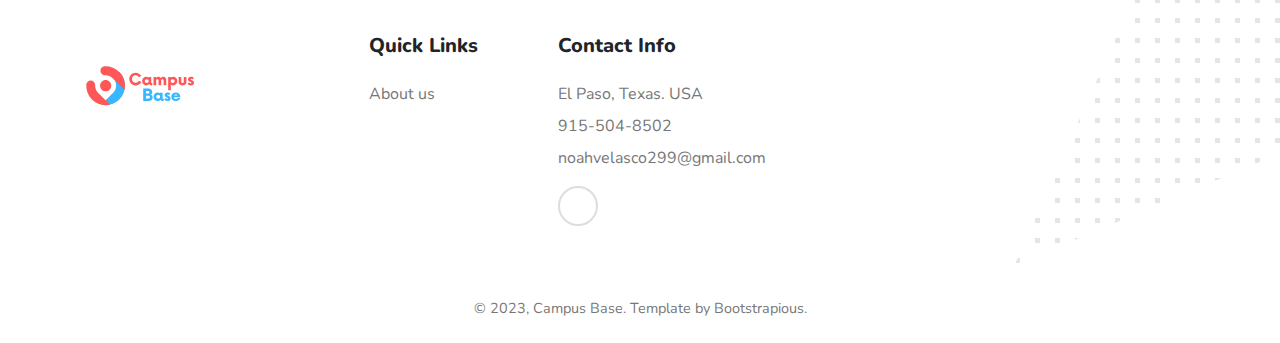
==== commit e4ff5ae0: "completed mockups and content, before survey,aboutus,app logos, and privacy code" ====
--- a/index.html
+++ b/index.html
@@ -27,7 +27,7 @@
     <header class="header">
       <nav class="navbar navbar-light navbar-expand-lg fixed-top" id="navbar">
         <div class="container"><a class="navbar-brand" href="index.html"><img src="img/logo.svg" alt="" width="110"></a>
-          <button class="navbar-toggler navbar-toggler-end" type="button" data-bs-toggle="collapse" data-bs-target="#navbarSupportedContent" aria-controls="navbarSupportedContent" aria-expanded="false" aria-label="Toggle navigation"><i class="fas fa-bars"></i></button>
+          <button class="navbar-toggler navbar-toggler-end" type="button" data-bs-toggle="collapse" data-bs-target="#navbarSupportedContent" aria-controls="navbarSupportedContent" aria-expanded="true" aria-label="Toggle navigation"><i class="fas fa-bars"></i></button>
           <div class="collapse navbar-collapse" id="navbarSupportedContent">
             <ul class="navbar-nav ms-auto">
               <li class="nav-item"><a class="nav-link link-scroll active" href="#hero">Home<span class="sr-only">(current)</span></a></li>
@@ -45,16 +45,16 @@
         <div class="row py-5">
           <div class="col-lg-5 py-5">
             <h1>Your <span style="color: #38B6FF;">Campus</span></br>Your <span style="color: #FF5757;">Community</span></br>Your <span style="color: #969696;">Guide</span></h1>
-            <p class="my-4 text-muted">Maximize your university experience with the ultimate campus app for students seeking academic success and social engagement on campus.</p>
+              <p class="my-4 text-muted">Our mission is to break down the barriers to campus accessibility, and empower students with disabilities to navigate campus confidently and independently.</p>
             <ul class="list-inline mb-0">
-              <li class="list-inline-item mb-2 mb-lg-0"><a class="btn btn-primary btn-lg px-4" href="#!"> <i class="fas fa-clipboard me-3"></i>Take Our Survey</a></li>
+              <li class="list-inline-item mb-2 mb-lg-0"><a class="btn btn-primary btn-lg px-4" href="#"> <i class="fas fa-clipboard me-3"></i>Take Our Survey</a></li>
             </ul>
           </div>
           <div class="col-lg-6 ml-auto">
             <div class="device-wrapper mx-auto">
-              <div class="device shadow" data-device="iPhoneX" data-orientation="portrait" data-color="black">
-                <div class="screen"><img class="img-fluid" src="img/mobile.png" alt=""></div>
-              </div>
+<!--              <div class="device shadow" data-device="iPhoneX" data-orientation="portrait" data-color="black">-->
+                <div class="screen"><img class="img-fluid" src="img/Mockups.png" alt=""></div>
+<!--              </div>-->
             </div>
           </div>
         </div>
@@ -71,10 +71,10 @@
               <div class="card border-0 shadow rounded-lg py-4 text-start">
                 <div class="card-body p-5">
                   <svg class="svg-icon svg-icon-light" style="width:60px;height:60px;color:#ff904e">
-                    <use xlink:href="#portfolio-grid-1"> </use>
+                    <use xlink:href="#map-marker-1"> </use>
                   </svg>
-                  <h3 class="h4 my-4">Campus Portals</h3>
-                  <p class="text-sm text-muted mb-0">Our app provides easy access to both campus and payment portals, enabling students to manage their academic schedules, grades, resources, and payments on-the-go.</p>
+                  <h3 class="h4 my-4">Real-Time Navigation</h3>
+                    <p class="text-sm text-muted mb-0">Our mobile app makes campus navigation a breeze, providing students with a <strong>simple</strong> and <strong>intuitive</strong> interface that offers <strong>real-time directions</strong> and customized routes.</p>
                 </div>
               </div>
             </div>
@@ -83,10 +83,10 @@
               <div class="card border-0 shadow rounded-lg py-4 text-start">
                 <div class="card-body p-5">
                   <svg class="svg-icon svg-icon-light" style="width:60px;height:60px;color:#39f8d2">
-                    <use xlink:href="#map-marker-1"> </use>
+                    <use xlink:href="#security-shield-1"> </use>
                   </svg>
-                  <h3 class="h4 my-4">Navigation Assistance</h3>
-                  <p class="text-sm text-muted mb-0">Our navigation feature provides inclusive navigation for all individuals, including those with <strong>ADA accommodations</strong>, to confidently and safely navigate through campus locations, paths, and buildings.</p>
+                    <h3 class="h4 my-4">ADA Supported Routes</h3>
+                    <p class="text-sm text-muted mb-0">Our navigation feature provides inclusive navigation for all individuals, including those needing <strong>ADA accommodations</strong>, to confidently and safely navigate through campus using <strong>ramps</strong> and <strong>automatic doors</strong>.</p>
                 </div>
               </div>
             </div>
@@ -95,10 +95,10 @@
               <div class="card border-0 shadow rounded-lg py-4 text-start">
                 <div class="card-body p-5">
                   <svg class="svg-icon svg-icon-light" style="width:60px;height:60px;color:#8190ff">
-                    <use xlink:href="#mental-health-1"> </use>
+                    <use xlink:href="#chat-bubble-1"> </use>
                   </svg>
-                  <h3 class="h4 my-4">Campus & Community Events</h3>
-                  <p class="text-sm text-muted mb-0">Our app's events tracker keeps students up-to-date on campus and community events, allowing them to browse, and receive reminders for events of interest.</p>
+                  <h3 class="h4 my-4">Notifications</h3>
+                    <p class="text-sm text-muted mb-0">Our app's notification system ensures that students are always <strong>prepared for any changes or disruptions</strong> to their campus routes, whether it's due to construction, faulty automatic doors, or any other issues that might arise.</p>
                 </div>
               </div>
             </div>
@@ -258,7 +258,7 @@
       <div class="container py-5">
         <div class="row gy-4">
           <div class="col-lg-3"><img class="mb-4" src="img/logo.svg" alt="" width="110">
-<!--            <p class="text-muted">We are Campus Base - a cross-platform university/community-college campus app that assists with navigation, school events, and community events.</p>-->
+<!--            <p class="text-muted">Extra stuff for later</p>-->
           </div>
           <div class="col-lg-2">
             <h2 class="h5 mb-4">Quick Links</h2>
--- a/css/style.default.css
+++ b/css/style.default.css
@@ -622,12 +622,13 @@
 }
 
 .img-fluid {
-  max-width: 100%;
+  max-width: 40rem;
   height: auto;
+  -webkit-filter: drop-shadow(5px 5px 5px #222);
+  filter: drop-shadow(5px 5px 5px #222);
 }
 
 .img-thumbnail {
-  padding: 0.25rem;
   background-color: #fff;
   border: 1px solid #dee2e6;
   border-radius: 0.25rem;
@@ -4169,12 +4170,14 @@
 .navbar-text {
   padding-top: 0.5rem;
   padding-bottom: 0.5rem;
+  text-align: right;
 }
 
 .navbar-collapse {
   flex-basis: 100%;
   flex-grow: 1;
   align-items: center;
+  text-align: right;
 }
 
 .navbar-toggler {
@@ -4282,6 +4285,7 @@
   }
   .navbar-expand-md .navbar-nav .dropdown-menu {
     position: absolute;
+    text-align: right;
   }
   .navbar-expand-md .navbar-nav .nav-link {
     padding-right: 0.5rem;
@@ -5860,10 +5864,9 @@
 }
 
 .modal-fullscreen {
-  width: 100vw;
-  max-width: none;
+  width: 80vw;
+  max-width: 10vw;
   height: 100%;
-  margin: 0;
 }
 
 .modal-fullscreen .modal-content {
@@ -7564,7 +7567,7 @@
 
 .mx-auto {
   margin-right: auto !important;
-  margin-left: auto !important;
+  margin-left: 2.0rem !important;
 }
 
 .my-0 {
@@ -12080,33 +12083,33 @@
   overflow: hidden;
 }
 
-.device[data-device='iPhoneX'][data-orientation='portrait'][data-color='black'] {
-  padding-bottom: 202.898072%;
-}
-
-.device[data-device='iPhoneX'][data-orientation='portrait'][data-color='black'] .screen {
-  top: 2.185596%;
-  left: 5.5%;
-  width: 90.225895%;
-  height: 93.628809%;
-}
-
-.device[data-device='iPhoneX'][data-orientation='portrait'][data-color='black'] {
-  padding-bottom: 202.898072%;
-  background-image: url(../img/device-mockups/iPhoneX/portrait.png) !important;
-  z-index: initial;
-}
-
-.device[data-device='iPhoneX'][data-orientation='portrait'][data-color='black'] .screen {
-  top: 15px;
-  left: 5%;
-  width: 90%;
-  height: 93.49030471%;
-  border: 0px;
-  z-index: -1;
-  overflow: hidden;
-  overflow: hidden;
-}
+/*.device[data-device='iPhoneX'][data-orientation='portrait'][data-color='black'] {*/
+/*  padding-bottom: 202.898072%;*/
+/*}*/
+
+/*.device[data-device='iPhoneX'][data-orientation='portrait'][data-color='black'] .screen {*/
+/*  top: 2.185596%;*/
+/*  left: 2.5%;*/
+/*  width: 90.225895%;*/
+/*  height: 93.628809%;*/
+/*}*/
+
+/*.device[data-device='iPhoneX'][data-orientation='portrait'][data-color='black'] {*/
+/*  padding-bottom: 202.898072%;*/
+/*  background-image: url(../img/device-mockups/iPhoneX/portrait.png) !important;*/
+/*  z-index: initial;*/
+/*}*/
+
+/*.device[data-device='iPhoneX'][data-orientation='portrait'][data-color='black'] .screen {*/
+/*  top: 15px;*/
+/*  left: 2%;*/
+/*  width: 90%;*/
+/*  height: 93.49030471%;*/
+/*  border: 0px;*/
+/*  z-index: -1;*/
+/*  overflow: hidden;*/
+/*  overflow: hidden;*/
+/*}*/
 
 :root {
   --swiper-theme-color: #5954cb;
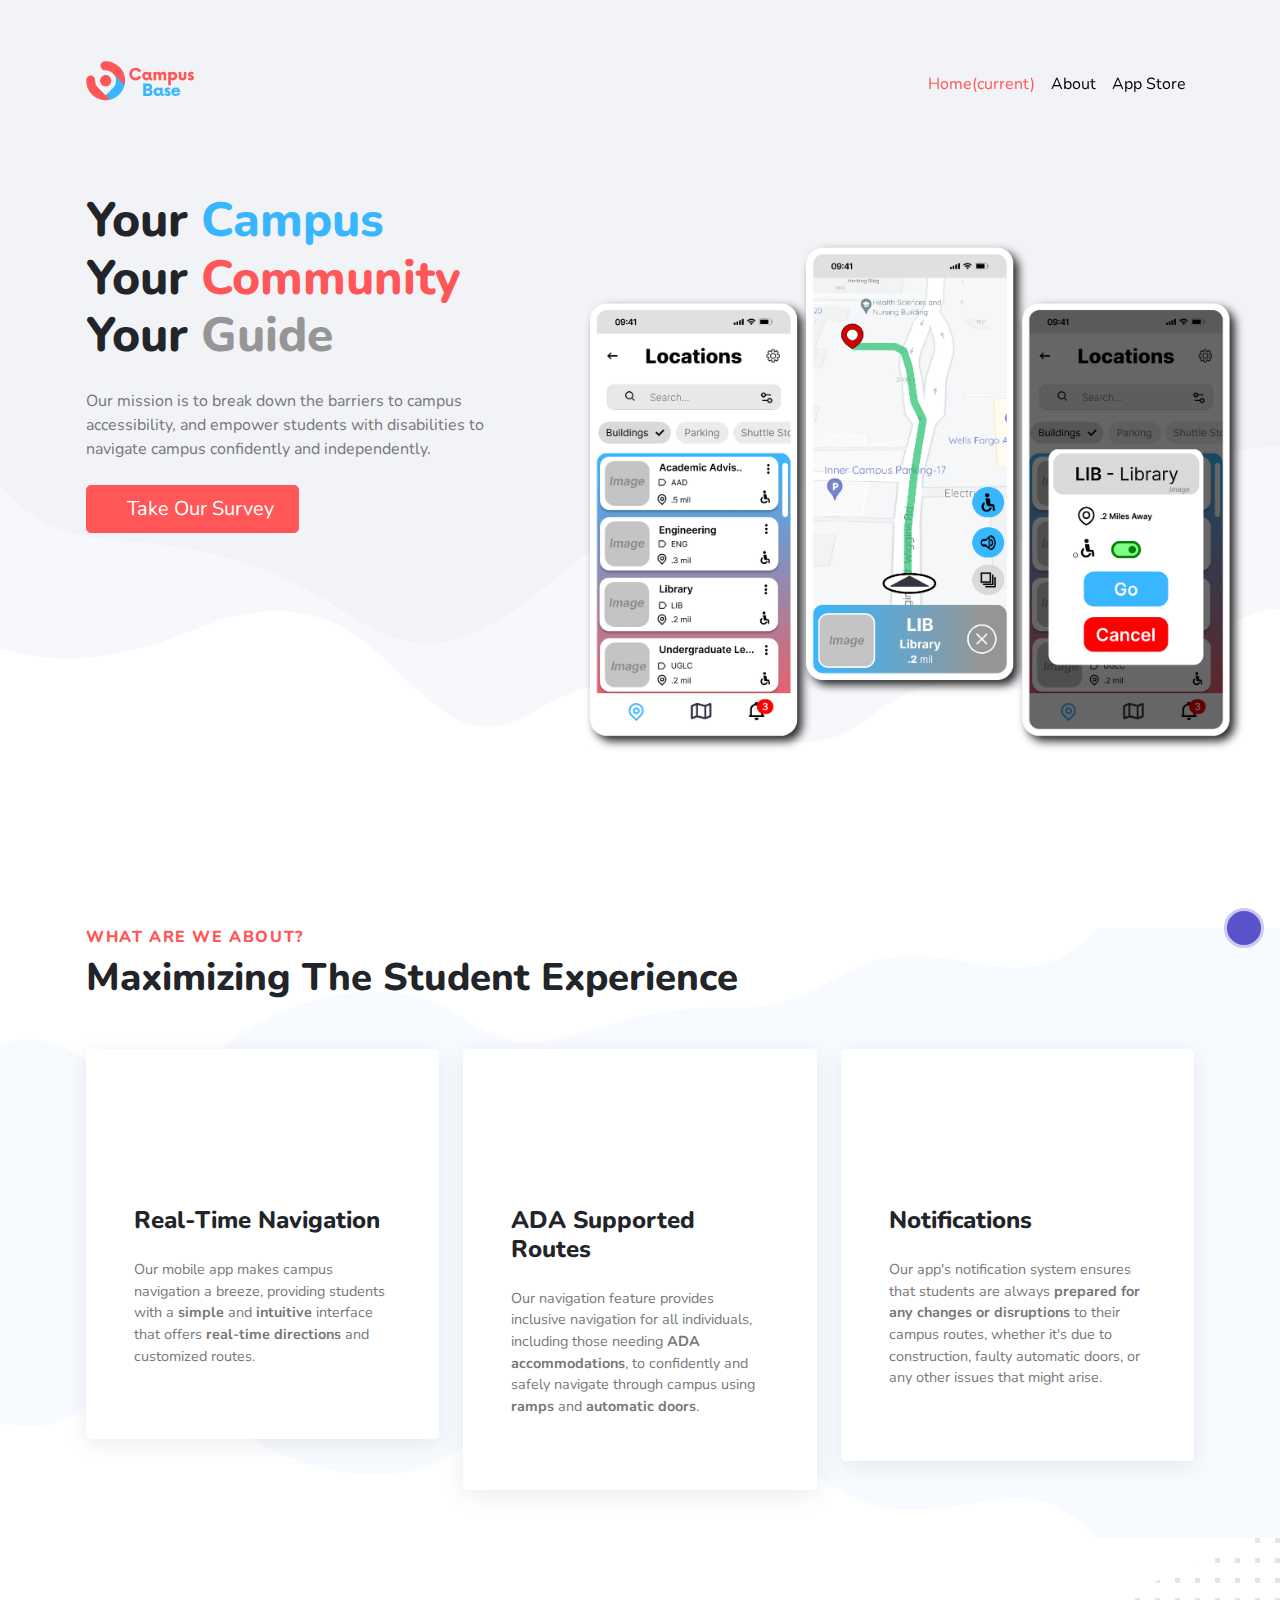
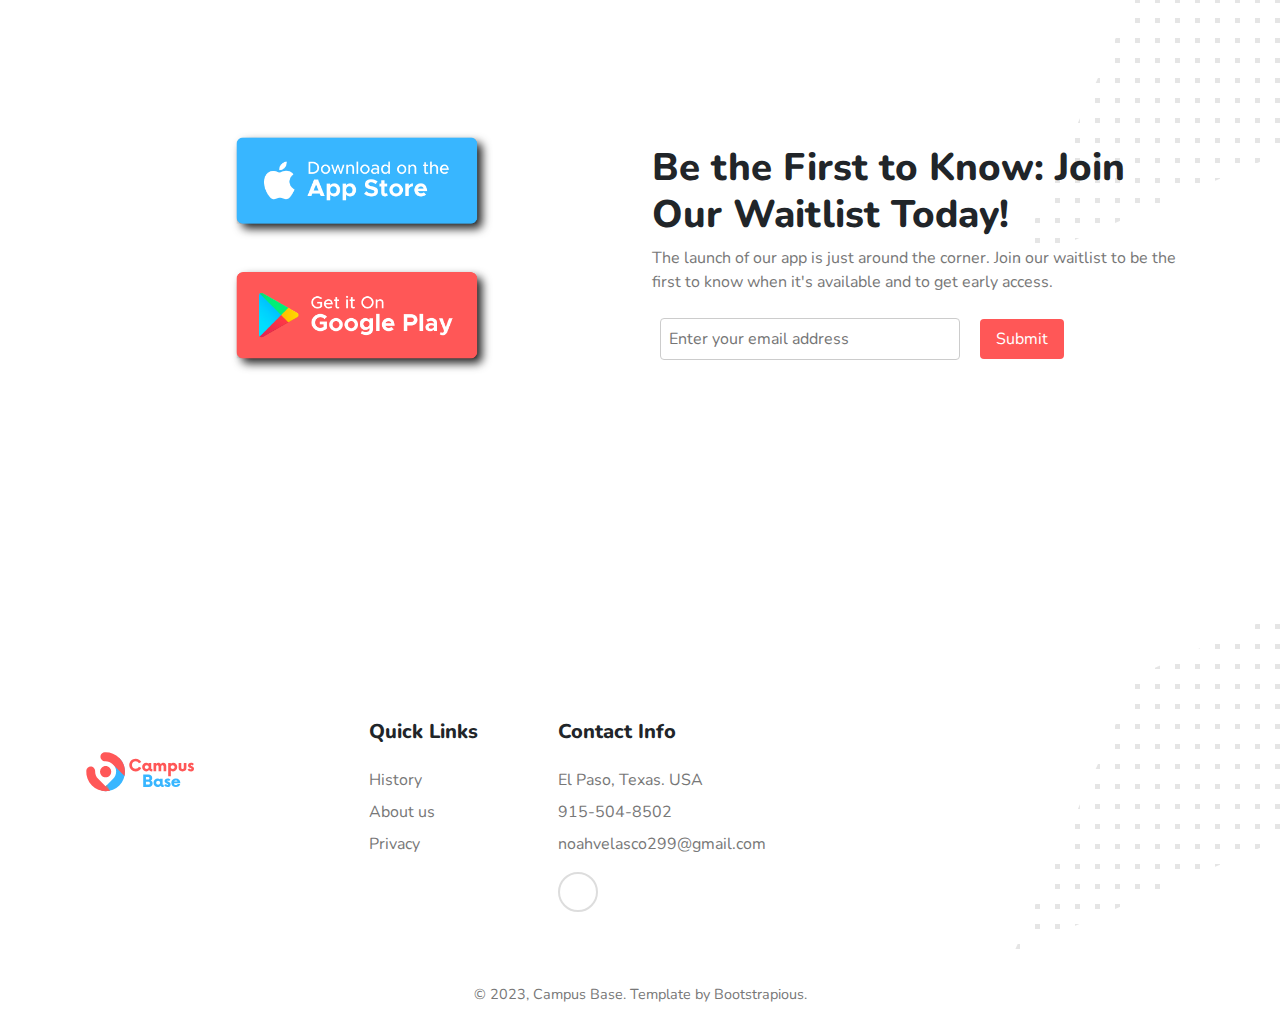
==== commit 05e7cd99: "completed waitlist UI - need to make the javascript work" ====
--- a/index.html
+++ b/index.html
@@ -32,7 +32,7 @@
             <ul class="navbar-nav ms-auto">
               <li class="nav-item"><a class="nav-link link-scroll active" href="#hero">Home<span class="sr-only">(current)</span></a></li>
               <li class="nav-item"><a class="nav-link link-scroll" href="#about">About</a></li>
-<!--              <li class="nav-item"><a class="nav-link link-scroll" href="#services">Services</a></li>-->
+              <li class="nav-item"><a class="nav-link link-scroll" href="#waitlist">App Store</a></li>
 <!--              <li class="nav-item"><a class="nav-link link-scroll" href="#testimonials">Testimonials</a></li>-->
             </ul>
           </div>
@@ -108,16 +108,21 @@
     </section>
 
 
-<!--      <section class="with-pattern-1 py-5" id="services">-->
-<!--        <div class="container py-5">-->
-<!--          <div class="row align-items-center mb-5 gy-5">-->
-<!--            <div class="col-lg-6"><img class="img-fluid w-100 px-lg-5" src="img/objects.svg" alt=""></div>-->
-<!--            <div class="col-lg-6">-->
-<!--              <h2>The Best Business Solutions Guide for You</h2>-->
-<!--              <p class="text-muted">Dolor sit amet consectetur elit sed do eiusmod tempor incididunt labore dolore magna aliqua enim ad minim veniam quis nostrud exercitation.</p>-->
-<!--              <button class="btn btn-primary js-modal-btn" data-video-id="B6uuIHpFkuo"><i class="fas fa-play-circle me-2"></i>Play video</button>-->
-<!--            </div>-->
-<!--          </div>-->
+      <section class="with-pattern-1 py-5" id="waitlist">
+        <div class="container py-5">
+          <div class="row align-items-center mb-5 gy-5">
+            <div class="col-lg-6"><img class="img-fluid w-100 px-lg-5" src="img/badges.svg" alt=""></div>
+            <div class="col-lg-6">
+              <h2>Be the First to Know: Join Our Waitlist Today!</h2>
+              <p class="text-muted">The launch of our app is just around the corner. Join our waitlist to be the first to know when it's available and to get early access.</p>
+                <form>
+                    <input type="email" id="email" name="email" placeholder="Enter your email address" required>
+                    <input type="submit" value="Submit">
+                </form>
+                <!--
+<button class="btn btn-primary js-modal-btn" data-video-id="B6uuIHpFkuo"><i class="fas fa-play-circle me-2"></i>Play video</button>-->
+            </div>
+          </div>
 <!--          <div class="row align-items-center gy-5">-->
 <!--            <div class="col-lg-6">-->
 <!--              <h2>Make your own success as simple you clap</h2>-->
@@ -182,15 +187,14 @@
 <!--              </div>-->
 <!--            </div>-->
 <!--          </div>-->
-<!--        </div>-->
-<!--      </section>-->
-<!--    </section>-->
-
-
-
-
-
-<!--    <section class="p-0" id="testimonials" style="background: url(img/testimonials-bg.png) no-repeat; background-size: 40% 100%; background-position: left center">-->
+        </div>
+      </section>
+    </section><a class="scroll-top-btn" id="scrollTop" href="#!"><i class="fas fa-long-arrow-alt-up"></i></a>
+
+
+
+
+    <!--    <section class="p-0" id="testimonials" style="background: url(img/testimonials-bg.png) no-repeat; background-size: 40% 100%; background-position: left center">-->
 <!--      <div class="container text-center">-->
 <!--        <p class="h6 text-uppercase text-primary">Testimonials</p>-->
 <!--        <h2 class="mb-5">What Our Users Says?</h2>-->
@@ -253,7 +257,6 @@
 <!--        </div>-->
 <!--      </div>-->
 <!--    </section> -->
-  <a class="scroll-top-btn" id="scrollTop" href="#!"><i class="fas fa-long-arrow-alt-up"></i></a>
     <footer class="with-pattern-1 position-relative pt-5">
       <div class="container py-5">
         <div class="row gy-4">
@@ -264,9 +267,9 @@
             <h2 class="h5 mb-4">Quick Links</h2>
             <div class="d-flex">
               <ul class="list-unstyled d-inline-block me-4 mb-0">
-<!--                <li class="mb-2"><a class="footer-link" href="#!">History</a></li>-->
-                <li class="mb-2"><a class="footer-link" href="#about">About us</a></li>
-<!--                <li class="mb-2"><a class="footer-link" href="#!">Contact us</a></li>-->
+                <li class="mb-2"><a class="footer-link" href="#!">History</a></li>
+                <li class="mb-2"><a class="footer-link" href="#">About us</a></li>
+                <li class="mb-2"><a class="footer-link" href="#">Privacy</a></li>
 <!--                <li class="mb-2"><a class="footer-link" href="#!">Services</a></li>-->
               </ul>
             </div>
@@ -301,7 +304,7 @@
       <div class="copyrights">       
         <div class="container text-center py-4">
           <p class="mb-0 text-muted text-sm">&copy; 2023, Campus Base. Template by <a href="https://bootstrapious.com/p/app-landing-page" class="text-reset">Bootstrapious</a>.</p>
-          <!-- If you want to remove the backlink, please purchase the Attribution-Free License. See details in readme.txt or license.txt. Thanks!-->
+            <!-- If you want to remove the backlink, please purchase the Attribution-Free License. See details in readme.txt or license.txt. Thanks!-->
         </div>
       </div>
     </footer>
--- a/css/style.default.css
+++ b/css/style.default.css
@@ -12144,3 +12144,34 @@
 #style-switch h4, #style-switch .h4 {
   color: #495057;
 }
+
+
+form {
+  display: flow;
+  flex-direction: column;
+  align-items: center;
+}
+
+input[type="email"] {
+  padding: 8px;
+  margin: 8px;
+  border-radius: 4px;
+  border: 1px solid #ccc;
+  font-size: 16px;
+  width: 300px;
+}
+
+input[type="submit"] {
+  padding: 8px 16px;
+  margin: 8px;
+  border-radius: 4px;
+  background-color: #FF5757;
+  color: white;
+  font-size: 16px;
+  border: none;
+  cursor: pointer;
+}
+
+input[type="submit"]:hover {
+  background-color: #38B6FF;
+}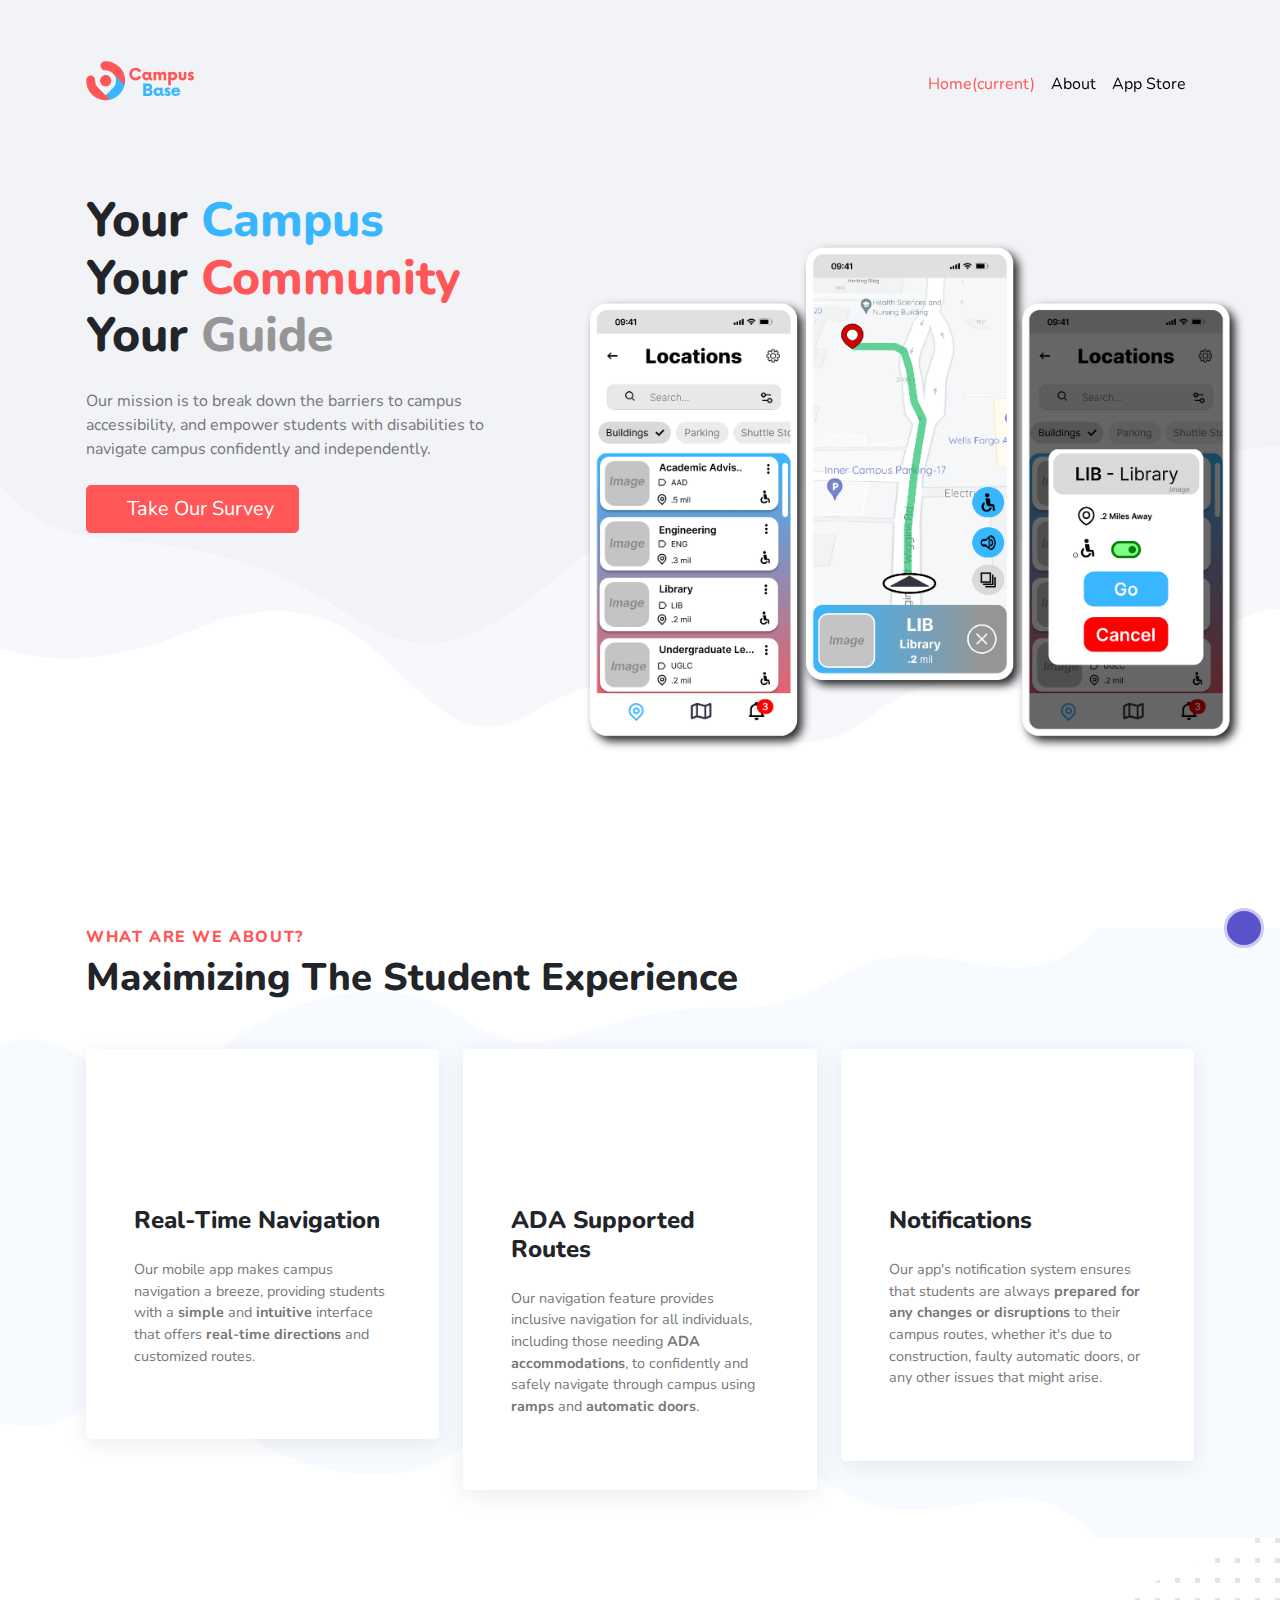
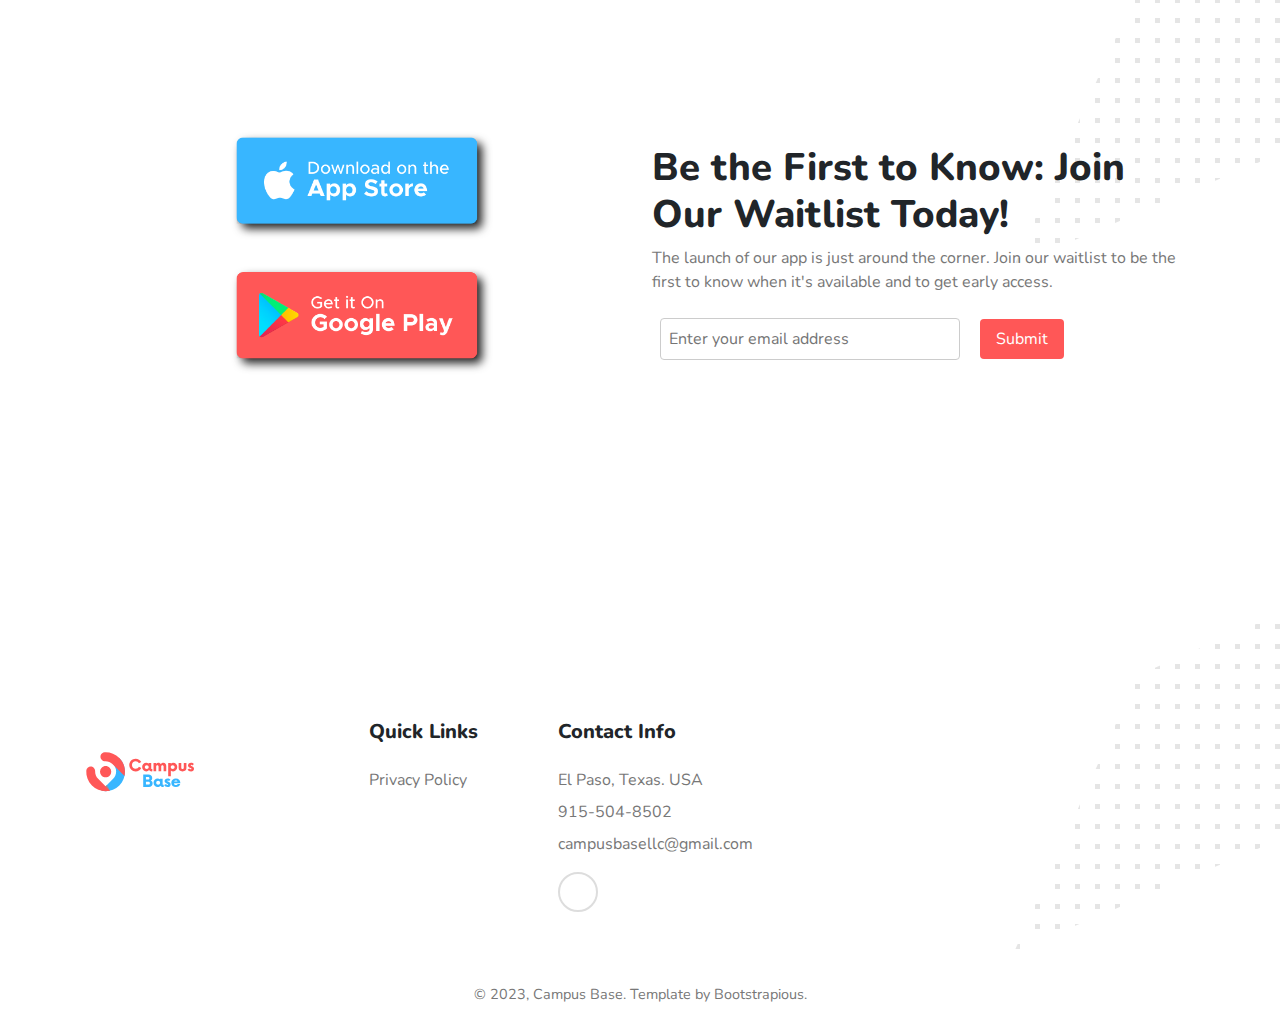
==== commit bee24046: "add privacy policy page and remove about us in quick links section" ====
--- a/index.html
+++ b/index.html
@@ -4,21 +4,19 @@
     <meta charset="utf-8">
     <meta http-equiv="X-UA-Compatible" content="IE=edge">
     <title>Campus Base</title>
-    <meta name="description" content="">
+    <meta name="Campus Base" content="">
     <meta name="viewport" content="width=device-width, initial-scale=1">
     <meta name="robots" content="all,follow">
     <!-- Swiper slider-->
     <link rel="stylesheet" href="vendor/swiper/swiper-bundle.min.css">
     <!-- Modal Video-->
-    <link rel="stylesheet" href="vendor/modal-video/css/modal-video.min.css">
+<!--    <link rel="stylesheet" href="vendor/modal-video/css/modal-video.min.css">-->
     <!-- Google fonts-->
     <link rel="stylesheet" href="https://fonts.googleapis.com/css?family=Nunito:400,600,800&amp;display=swap">
     <!-- Device Mockup-->
     <link rel="stylesheet" href="css/device-mockups.css">
     <!-- theme stylesheet-->
     <link rel="stylesheet" href="css/style.default.css" id="theme-stylesheet">
-    <!-- Custom stylesheet - for your changes-->
-    <link rel="stylesheet" href="css/custom.css">
     <!-- Favicon-->
     <link rel="shortcut icon" href="img/favicon.png">
   </head>
@@ -267,9 +265,9 @@
             <h2 class="h5 mb-4">Quick Links</h2>
             <div class="d-flex">
               <ul class="list-unstyled d-inline-block me-4 mb-0">
-                <li class="mb-2"><a class="footer-link" href="#!">History</a></li>
-                <li class="mb-2"><a class="footer-link" href="#">About us</a></li>
-                <li class="mb-2"><a class="footer-link" href="#">Privacy</a></li>
+<!--                <li class="mb-2"><a class="footer-link" href="#!">History</a></li>-->
+                <!-- <li class="mb-2"><a class="footer-link" href="about-us.html">About us</a></li> -->
+                <li class="mb-2"><a class="footer-link" href="privacy.html">Privacy Policy</a></li>
 <!--                <li class="mb-2"><a class="footer-link" href="#!">Services</a></li>-->
               </ul>
             </div>
@@ -290,7 +288,7 @@
             <ul class="list-unstyled me-4 mb-3">
               <li class="mb-2 text-muted"> El Paso, Texas. USA </li>
               <li class="mb-2"><a class="footer-link" href="tel:915-504-8502">915-504-8502</a></li>
-              <li class="mb-2"><a class="footer-link" href="mailto:noahvelasco299@gmail.com">noahvelasco299@gmail.com</a></li>
+              <li class="mb-2"><a class="footer-link" href="mailto:campusbasellc@gmail.com">campusbasellc@gmail.com</a></li>
             </ul>
             <ul class="list-inline mb-0">
 <!--              <li class="list-inline-item"><a class="social-link" href="#!"><i class="fab fa-facebook-f"></i></a></li>-->
@@ -304,7 +302,7 @@
       <div class="copyrights">       
         <div class="container text-center py-4">
           <p class="mb-0 text-muted text-sm">&copy; 2023, Campus Base. Template by <a href="https://bootstrapious.com/p/app-landing-page" class="text-reset">Bootstrapious</a>.</p>
-            <!-- If you want to remove the backlink, please purchase the Attribution-Free License. See details in readme.txt or license.txt. Thanks!-->
+            <!-- If you want to remove the backlink, please purchase the Attribution-Free License. See details in gettingstarted.txt or license.txt. Thanks!-->
         </div>
       </div>
     </footer>
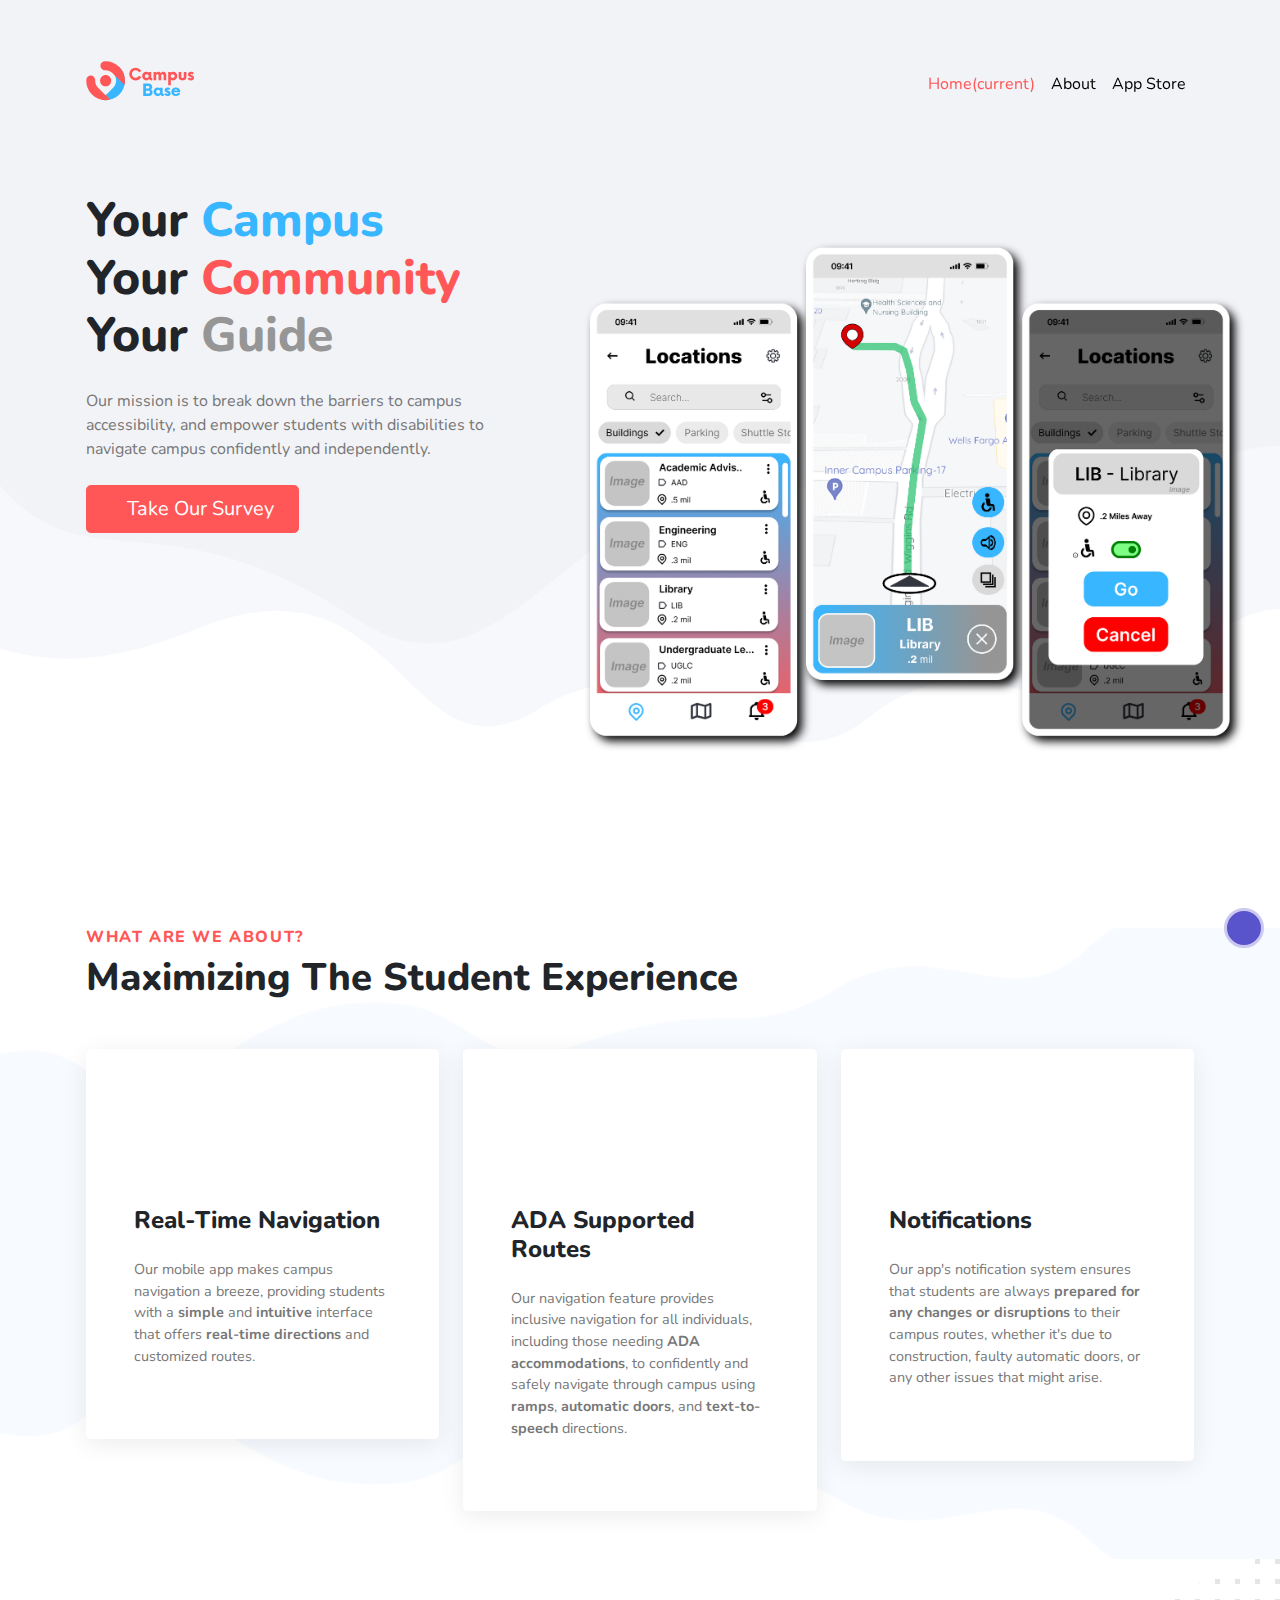
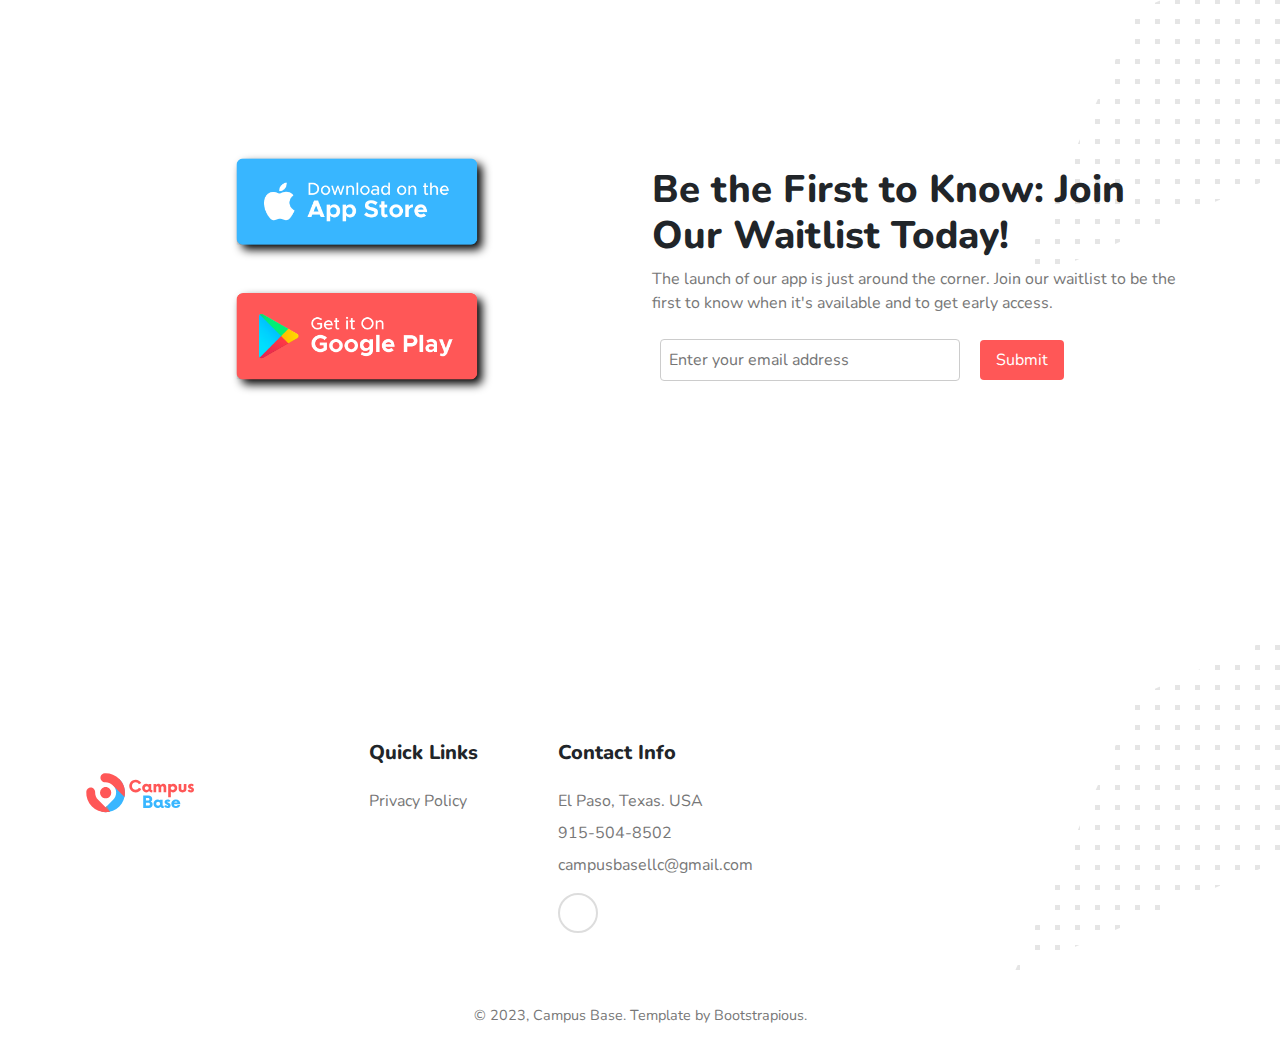
==== commit 53fb4d64: "finished most - still need email collection" ====
--- a/index.html
+++ b/index.html
@@ -45,7 +45,7 @@
             <h1>Your <span style="color: #38B6FF;">Campus</span></br>Your <span style="color: #FF5757;">Community</span></br>Your <span style="color: #969696;">Guide</span></h1>
               <p class="my-4 text-muted">Our mission is to break down the barriers to campus accessibility, and empower students with disabilities to navigate campus confidently and independently.</p>
             <ul class="list-inline mb-0">
-              <li class="list-inline-item mb-2 mb-lg-0"><a class="btn btn-primary btn-lg px-4" href="#"> <i class="fas fa-clipboard me-3"></i>Take Our Survey</a></li>
+              <li class="list-inline-item mb-2 mb-lg-0"><a class="btn btn-primary btn-lg px-4" href="https://forms.gle/pzind9qpZ7wjX4j3A" target=”_blank” > <i class="fas fa-clipboard me-3"></i>Take Our Survey</a></li>
             </ul>
           </div>
           <div class="col-lg-6 ml-auto">
@@ -84,7 +84,7 @@
                     <use xlink:href="#security-shield-1"> </use>
                   </svg>
                     <h3 class="h4 my-4">ADA Supported Routes</h3>
-                    <p class="text-sm text-muted mb-0">Our navigation feature provides inclusive navigation for all individuals, including those needing <strong>ADA accommodations</strong>, to confidently and safely navigate through campus using <strong>ramps</strong> and <strong>automatic doors</strong>.</p>
+                    <p class="text-sm text-muted mb-0">Our navigation feature provides inclusive navigation for all individuals, including those needing <strong>ADA accommodations</strong>, to confidently and safely navigate through campus using <strong>ramps</strong>, <strong>automatic doors</strong>, and <strong>text-to-speech</strong> directions.</p>
                 </div>
               </div>
             </div>
@@ -188,8 +188,6 @@
         </div>
       </section>
     </section><a class="scroll-top-btn" id="scrollTop" href="#!"><i class="fas fa-long-arrow-alt-up"></i></a>
-
-
 
 
     <!--    <section class="p-0" id="testimonials" style="background: url(img/testimonials-bg.png) no-repeat; background-size: 40% 100%; background-position: left center">-->
--- a/css/style.default.css
+++ b/css/style.default.css
@@ -622,10 +622,10 @@
 }
 
 .img-fluid {
-  max-width: 40rem;
+  max-width: 50vw;
   height: auto;
-  -webkit-filter: drop-shadow(5px 5px 5px #222);
-  filter: drop-shadow(5px 5px 5px #222);
+  -webkit-filter: drop-shadow(5px 5px 5px #000000);
+  filter: drop-shadow(5px 5px 5px #000000);
 }
 
 .img-thumbnail {
@@ -2954,8 +2954,8 @@
 
 .btn-check:focus + .btn-primary, .btn-primary:focus {
   color: #fff;
-  background-color: #4c47ad;
-  border-color: #4743a2;
+  background-color: #38B6FF;
+  border-color: #38B6FF;
   box-shadow: 0 0 0 0.25rem rgba(114, 110, 211, 0.5);
 }
 
